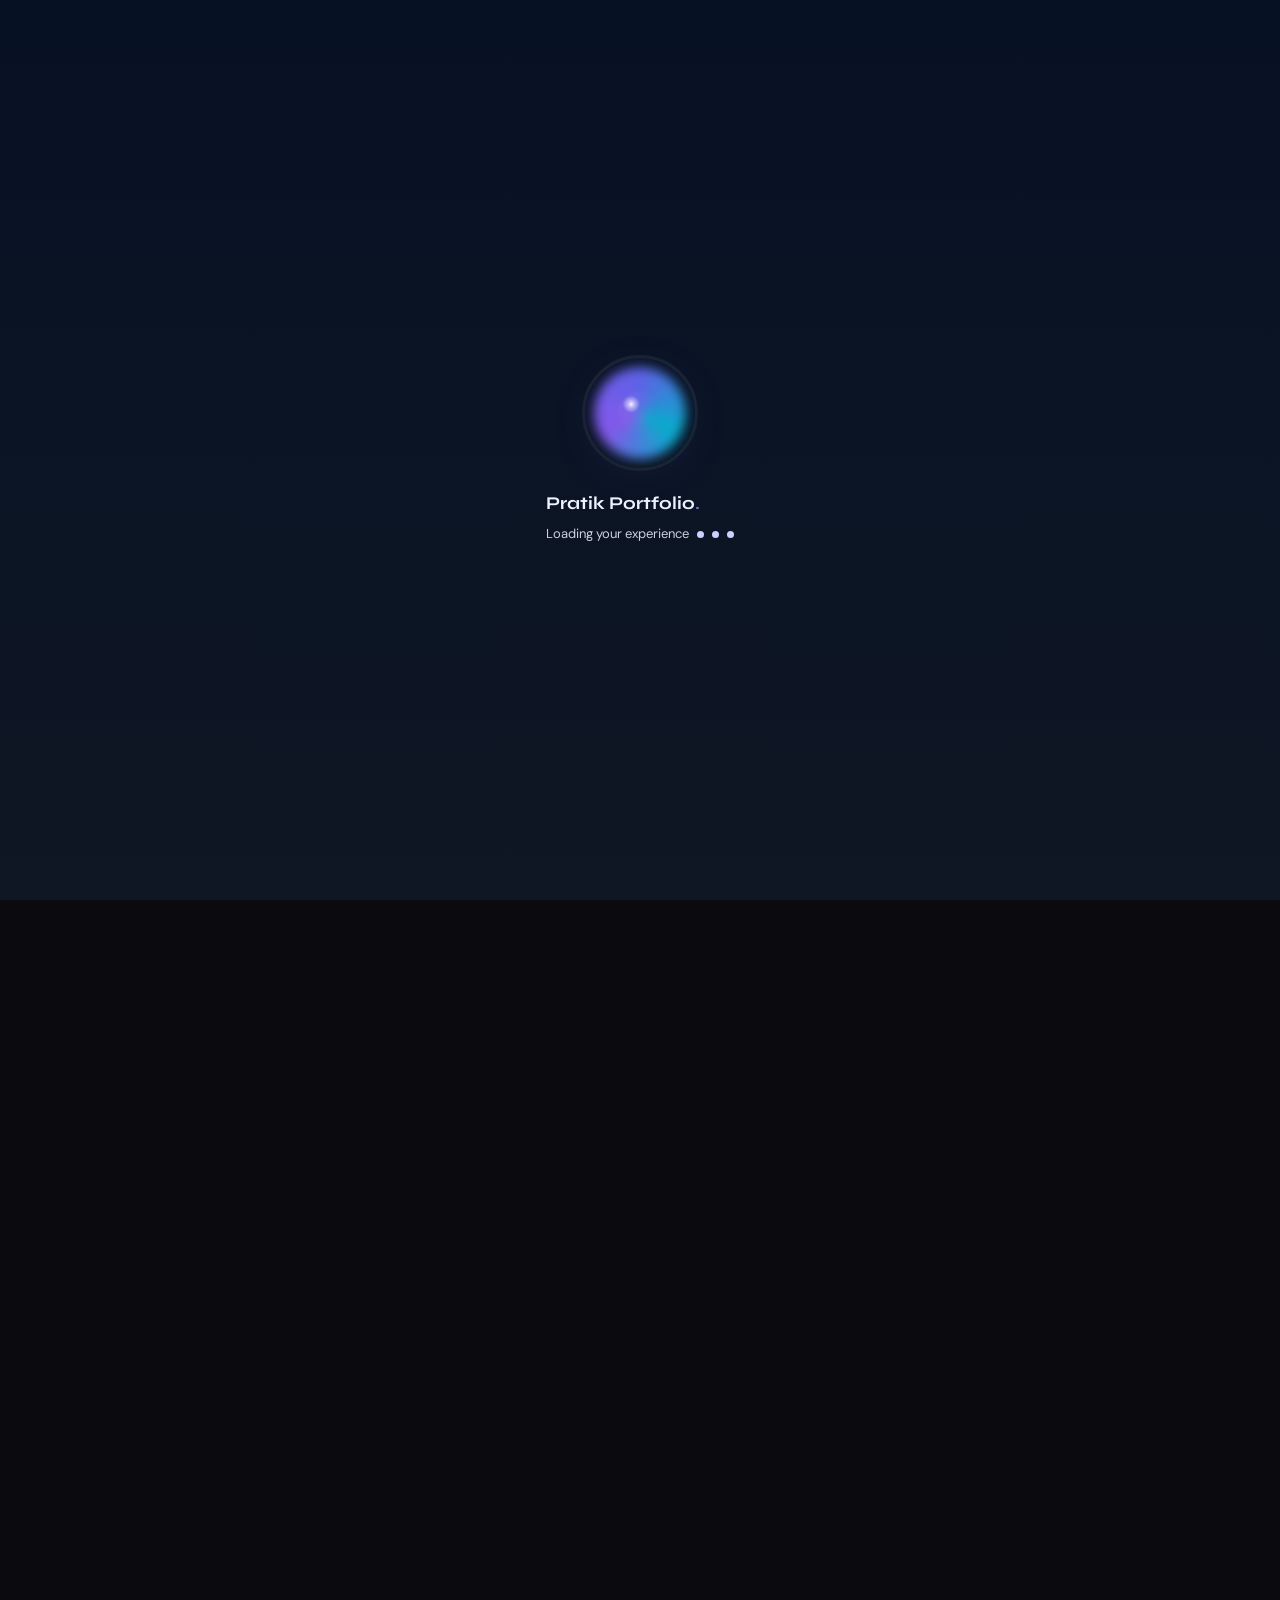
==== index.html @ 144e91dd "Improve loading screen integration for Vercel" ====
<!DOCTYPE html>

<html lang="en">

<head>

  <meta charset="UTF-8" />

  <meta name="viewport" content="width=device-width, initial-scale=1.0" />

  <link rel="icon" type="image/png" href="LO.png" />

  <title>Pratik Gelal | Portfolio</title>

  <link rel="preconnect" href="https://fonts.googleapis.com">

  <link rel="preconnect" href="https://fonts.gstatic.com" crossorigin>

  <link
    href="https://fonts.googleapis.com/css2?family=Syne:wght@400;500;600;700;800&family=DM+Sans:wght@300;400;500;600&display=swap"
    rel="stylesheet">

  <link rel="stylesheet" href="https://cdnjs.cloudflare.com/ajax/libs/font-awesome/6.5.2/css/all.min.css">

  <link rel="stylesheet" href="style.css">


</head>

<body class="with-loader">

  <!-- Loader overlay (integrated) -->
  <div id="site-loader" aria-hidden="false">
    <div class="loader-inner-wrap">
      <div class="loader-ring"></div>
      <div class="loader-inner"></div>
      <div class="loader-center"></div>
    </div>
    <div class="loader-brand">
      <span class="logo-main">Pratik Portfolio<span class="logo-dot">.</span></span>
      <div class="loader-caption">Loading your experience<span class="dot"></span><span class="dot"></span><span
          class="dot"></span></div>
    </div>
  </div>

  <div id="siteContent" aria-hidden="true">



    <canvas id="particles"></canvas>



    <!-- Navbar -->

    <nav class="navbar" id="navbar">

      <div class="nav-container">

        <a href="#home" class="nav-logo">Pratik<span class="dot">.</span></a>

        <button class="nav-toggle" id="navToggle" aria-label="Toggle menu">

          <i class="fas fa-bars"></i>

        </button>

        <div class="nav-links" id="navLinks">

          <a href="#home" class="active">Home</a>

          <a href="#about">About</a>

          <a href="#education">Education</a>

          <a href="#skills">Skills</a>

          <a href="#projects">Projects</a>

          <a href="blog.html">Blog</a>

          <div class="nav-actions">

            <a href="https://github.com/Pratikgelal" target="_blank" rel="noopener" class="nav-icon"
              aria-label="GitHub">

              <i class="fab fa-github"></i>

            </a>

            <a href="mailto:pratikgelal2063@gmail.com?subject=Get%20in%20Touch" class="nav-cta">Get in Touch</a>

          </div>

        </div>

      </div>

    </nav>



    <!-- Hero Section — UNCHANGED -->

    <section class="hero" id="home">

      <div class="hero-bg">

        <div class="orb orb-1"></div>

        <div class="orb orb-2"></div>

        <div class="orb orb-3"></div>

      </div>

      <div class="float-icon fi-1"><i class="fas fa-code"></i></div>

      <div class="float-icon fi-2"><i class="fas fa-brain"></i></div>

      <div class="float-icon fi-3"><i class="fas fa-microchip"></i></div>

      <div class="float-icon fi-4"><i class="fas fa-globe"></i></div>

      <div class="float-icon fi-5"><i class="fas fa-bolt"></i></div>

      <div class="float-icon fi-6"><i class="fas fa-database"></i></div>

      <div class="hero-container">

        <div class="hero-left">

          <h1 class="hero-title">Hi there <span class="wave">👋</span><br>Welcome to my portfolio</h1>

          <h2 class="hero-subtitle">I'm <span class="gradient-text glow-text">Pratik Gelal</span></h2>

          <div class="hero-badges">

            <span class="badge">AI Student</span>

            <span class="badge">Web Developer</span>

            <span class="badge">Creator</span>

          </div>

          <p class="hero-desc">Passionate about artificial intelligence and web development. Building innovative
            solutions from Nepal.</p>

          <div class="hero-buttons">

            <a href="Pratik-Gelal-CV.pdf" target="_blank" class="btn btn-primary"><i class="fas fa-download"></i> View
              Resume</a>

            <a href="mailto:pratikgelal2063@gmail.com?subject=Hire%20Inquiry" class="btn btn-outline"><i
                class="fas fa-envelope"></i> Hire Me</a>

          </div>

        </div>

        <div class="hero-right">

          <div class="profile-card">

            <div class="card-glow"></div>

            <div class="card-border"></div>

            <div class="card-inner">

              <img src="mypicc.jpg" alt="Pratik Gelal" class="profile-img">

              <div class="profile-status"></div>

            </div>

            <div class="profile-label">AI Student</div>

            <div class="orbit orbit-1">
              <div class="orbit-dot"></div>
            </div>

            <div class="orbit orbit-2">
              <div class="orbit-dot"></div>
              <div class="orbit-dot gold"></div>
            </div>

            <div class="orbit orbit-3">
              <div class="orbit-dot"></div>
            </div>

          </div>

        </div>

      </div>

      <div class="hero-fade"></div>

    </section>



    <!-- About Section -->

    <section class="section about" id="about">

      <div class="section-header reveal">

        <span class="section-tag">About Me</span>

        <h2 class="section-title">Who <span class="gradient-text">I Am</span></h2>

      </div>

      <div class="about-grid">

        <div class="about-image reveal">

          <div class="img-frame glass">

            <img src="image.webp" alt="Pratik Gelal">

            <div class="img-overlay"></div>

          </div>

          <div class="deco-square sq-1"></div>

          <div class="deco-square sq-2"></div>

        </div>

        <div class="about-content reveal">

          <h3>AI Student &amp; Creative Developer</h3>

          <p>I am currently pursuing a BSc (Hons) in Computer Science with Artificial Intelligence, where I am
            developing strong foundations in programming, data structures, and intelligent systems. I love building
            things that live on the internet — from websites to AI-powered applications.</p>

          <p>My journey in tech started with curiosity and has grown into a passion for creating innovative solutions
            that make a real impact. I constantly explore new technologies and push my boundaries to deliver exceptional
            work.</p>

          <div class="info-grid">

            <div class="info-item">

              <div class="info-icon"><i class="fas fa-map-marker-alt"></i></div>

              <div><span class="info-label">Location</span><span class="info-value">Nepal</span></div>

            </div>

            <div class="info-item">

              <div class="info-icon"><i class="fas fa-calendar"></i></div>

              <div><span class="info-label">Age</span><span class="info-value">19 Years</span></div>

            </div>

            <div class="info-item">

              <div class="info-icon"><i class="fas fa-graduation-cap"></i></div>

              <div><span class="info-label">Degree</span><span class="info-value">BSc CS (AI)</span></div>

            </div>

            <div class="info-item">

              <div class="info-icon"><i class="fas fa-heart"></i></div>

              <div><span class="info-label">Passion</span><span class="info-value">AI &amp; Web Dev</span></div>

            </div>

          </div>

        </div>

      </div>

    </section>



    <!-- Education Section -->

    <section class="section education" id="education">

      <div class="edu-bg-grid"></div>

      <div class="section-header reveal">

        <span class="section-tag">My Academic Journey</span>

        <h2 class="section-title">Edu<span class="gradient-text">cation</span></h2>

      </div>

      <div class="edu-timeline">

        <div class="edu-line">
          <div class="edu-line-fill" id="timelineFill"></div>
        </div>



        <div class="edu-item reveal" data-side="left">

          <div class="edu-node">
            <div class="edu-node-ring"></div><i class="fa-solid fa-graduation-cap"></i>
          </div>

          <div class="edu-card">

            <div class="edu-card-header">

              <div class="edu-card-icon"><i class="fa-solid fa-graduation-cap"></i></div>

              <div class="edu-card-title">

                <span class="edu-badge current">Current</span>

                <h3>BSc (Hons) Computer Science with Artificial Intelligence</h3>

                <p class="edu-institution"><i class="fa-solid fa-building-columns"></i> Softwarica College &mdash;
                  Affiliated with Coventry University</p>

              </div>

            </div>

            <div class="edu-meta">

              <span><i class="fa-solid fa-location-dot"></i> Kathmandu, Nepal</span>

              <span><i class="fa-solid fa-calendar"></i> 2025 &ndash; Present</span>

            </div>

            <ul class="edu-points">

              <li><i class="fa-solid fa-chevron-right"></i> Focus on AI, software development, and data technologies
              </li>

              <li><i class="fa-solid fa-chevron-right"></i> Learning Python, Data Structures &amp; Algorithms, and
                Machine Learning</li>

              <li><i class="fa-solid fa-chevron-right"></i> Building real-world projects and problem-solving skills</li>

            </ul>

            <div class="edu-tags">

              <span>Python</span><span>AI / ML</span><span>Data Structures</span><span>Algorithms</span>

            </div>

          </div>

        </div>



        <div class="edu-item reveal" data-side="right">

          <div class="edu-node">
            <div class="edu-node-ring"></div><i class="fa-solid fa-school"></i>
          </div>

          <div class="edu-card">

            <div class="edu-card-header">

              <div class="edu-card-icon"><i class="fa-solid fa-school"></i></div>

              <div class="edu-card-title">

                <span class="edu-badge completed">Completed</span>

                <h3>Higher Secondary (+2 Science)</h3>

                <p class="edu-institution"><i class="fa-solid fa-building-columns"></i> Khwopa Higher Secondary School
                </p>

              </div>

            </div>

            <div class="edu-meta">

              <span><i class="fa-solid fa-location-dot"></i> Bhaktapur, Nepal</span>

              <span><i class="fa-solid fa-calendar"></i> 2023 &ndash; 2025</span>

            </div>

            <ul class="edu-points">

              <li><i class="fa-solid fa-chevron-right"></i> Studied Computer Science, Physics, Mathematics, Chemistry
              </li>

              <li><i class="fa-solid fa-chevron-right"></i> Built strong analytical and logical foundation</li>

              <li><i class="fa-solid fa-chevron-right"></i> Developed early interest in programming</li>

            </ul>

            <div class="edu-tags">

              <span>Physics</span><span>Mathematics</span><span>Chemistry</span><span>Computer Science</span>

            </div>

          </div>

        </div>

      </div>



      <!-- View Certificates Button -->

      <div class="edu-cta reveal" style="text-align: center; margin-top: 50px; position: relative; z-index: 5;">

        <a href="certificate.html" class="cert-btn">

          <span class="cert-btn-glowing"></span>

          <span class="cert-btn-border"></span>

          <span class="cert-btn-inner">

            <i class="fa-solid fa-award"></i>

            <span>View My Certificates</span>

            <i class="fa-solid fa-arrow-right arrow-move"></i>

          </span>

        </a>

      </div>

    </section>



    <section class="skills" id="skills">
      <canvas id="skillsCanvas"></canvas>

      <div class="skills-header">
        <span class="skills-subtitle">WHAT I WORK WITH</span>
        <h2 class="skills-title">
          My <span>Skills</span>
        </h2>
      </div>

      <div class="skills-grid">

        <div class="skill-card">
          <i class="fa-brands fa-html5"></i>
          <h3>HTML 5</h3>
        </div>

        <div class="skill-card">
          <i class="fa-brands fa-css3-alt"></i>
          <h3>CSS</h3>
        </div>

        <div class="skill-card">
          <i class="fa-brands fa-js"></i>
          <h3>JavaScript</h3>
        </div>

        <div class="skill-card">
          <i class="fa-brands fa-python"></i>
          <h3>Python</h3>
        </div>

        <div class="skill-card">
          <i class="fa-brands fa-github"></i>
          <h3>Git & GitHub</h3>
        </div>

        <div class="skill-card">
          <i class="fa-solid fa-database"></i>
          <h3>SQL</h3>
        </div>

        <div class="skill-card">
          <i class="fa-solid fa-terminal"></i>
          <h3>VS Code</h3>
        </div>

        <div class="skill-card">
          <i class="fa-solid fa-cloud"></i>
          <h3>Cloud Basics</h3>
        </div>

      </div>
    </section>



    <!-- Projects Section -->

    <section class="section projects" id="projects">

      <div class="section-header reveal">

        <span class="section-tag">What I've Built</span>

        <h2 class="section-title">My <span class="gradient-text">Projects</span></h2>

      </div>



      <div class="proj-filters reveal">

        <button class="proj-filter active" data-filter="all"><i class="fa-solid fa-layer-group"></i> All</button>

        <button class="proj-filter" data-filter="web"><i class="fa-solid fa-globe"></i> Web</button>

        <button class="proj-filter" data-filter="ai"><i class="fa-solid fa-brain"></i> AI / Tools</button>

      </div>



      <div class="proj-grid" id="projGrid">



        <!-- Notelith -->
        <div class="proj-card reveal" data-category="web ai">
          <div class="proj-card-top">
            <div class="proj-icon-wrap green">
              <i class="fa-solid fa-book-open"></i>
            </div>
            <div class="proj-badges-row">
              <span class="proj-status-live"><span class="live-dot"></span> Live</span>
              <span class="proj-year-tag">2026</span>
            </div>
          </div>

          <div class="proj-notelith-logo">
            <img src="notelith.png" alt="Notelith Logo">
          </div>

          <div class="proj-info">
            <h3 class="proj-name">Notelith</h3>
            <p class="proj-desc">An AI-powered study notes platform that helps students quickly create, summarise, and
              organise notes for easier and faster learning.</p>
          </div>

          <div class="proj-stack">
            <span class="stag ai">AI</span>
            <span class="stag js">JS</span>
            <span class="stag html">HTML5</span>
            <span class="stag css">CSS3</span>
            <span class="stag deploy">studyai.com.np</span>
          </div>

          <div class="proj-links">
            <a href="https://studyai.com.np" target="_blank" rel="noopener noreferrer" class="plink primary"><i
                class="fa-solid fa-rocket"></i> Live Site</a>
            <a href="https://github.com/Pratikgelal/study-AI" target="_blank" rel="noopener noreferrer"
              class="plink secondary"><i class="fa-brands fa-github"></i> Code</a>
          </div>
        </div>


        <!-- Calorifyx -->

        <div class="proj-card reveal" data-category="web ai">

          <div class="proj-card-top">

            <div class="proj-icon-wrap cyan">

              <i class="fa-solid fa-fire-flame-curved"></i>

            </div>

            <div class="proj-badges-row">

              <span class="proj-status-live"><span class="live-dot"></span> Live</span>

              <span class="proj-year-tag">2025</span>

            </div>

          </div>

          <div class="proj-info">

            <h3 class="proj-name">Calorifyx</h3>

            <p class="proj-desc">A smart AI-powered fitness and nutrition intelligence web app. Calculate BMI, track
              calories, compute macronutrients, and get personalised workout plans through an interactive AI advisor.
            </p>

          </div>

          <div class="proj-stack">

            <span class="stag html">HTML5</span><span class="stag css">CSS3</span><span class="stag js">JS</span><span
              class="stag ai">AI</span><span class="stag deploy">Vercel</span>

          </div>

          <div class="proj-links">

            <a href="https://calorifyx.vercel.app/" target="_blank" rel="noopener noreferrer" class="plink primary"><i
                class="fa-solid fa-rocket"></i> Live Site</a>

            <a href="https://github.com/Pratikgelal/BMI-CALCULATOR.git" target="_blank" rel="noopener noreferrer"
              class="plink secondary"><i class="fa-brands fa-github"></i> Code</a>

          </div>

        </div>



        <!-- VitaPulse -->

        <div class="proj-card reveal" data-category="ai">

          <div class="proj-card-top">

            <div class="proj-icon-wrap red">

              <i class="fa-solid fa-heart-pulse"></i>

            </div>

            <div class="proj-badges-row">

              <span class="proj-status-upcoming"><span class="upcoming-dot-sm"></span> In Dev</span>

              <span class="proj-year-tag">2025</span>

            </div>

          </div>

          <div class="proj-vitapulse-logo">

            <img src="Vita_pulse.png" alt="VitaPulse Logo">

          </div>

          <div class="proj-info">

            <h3 class="proj-name">VitaPulse</h3>

            <p class="proj-desc">An AI-Based Smart Healthcare Assistant. Intelligent health monitoring, symptom
              analysis, and personalised healthcare recommendations powered by machine learning.</p>

          </div>

          <div class="proj-stack">

            <span class="stag ai">Python</span><span class="stag ai">AI / ML</span><span
              class="stag deploy">Healthcare</span>

          </div>

          <div class="proj-links">

            <a href="https://github.com/ansari-yasif/AI39A_AI-Based-Smart-Healthcare-Assistant" target="_blank"
              rel="noopener noreferrer" class="plink secondary"><i class="fa-brands fa-github"></i> Watch on GitHub</a>

          </div>

        </div>



        <!-- Coming Soon -->

        <div class="proj-card reveal cs-card" data-category="web">

          <div class="proj-card-top">

            <div class="proj-icon-wrap purple">

              <i class="fa-solid fa-code"></i>

            </div>

            <div class="proj-badges-row">

              <span class="proj-status-soon">Coming Soon</span>

            </div>

          </div>

          <div class="proj-info">

            <h3 class="proj-name" style="color:#555;">Next Project</h3>

            <p class="proj-desc">Currently building something new. Stay tuned for more projects as I grow my skills in
              web development and AI.</p>

          </div>

          <div class="proj-stack">

            <span class="stag" style="color:#555;border-color:rgba(255,255,255,0.08);background:transparent;">TBA</span>

          </div>

          <div class="proj-links">

            <a href="https://www.linkedin.com/in/pratik-gelal-9a840827a" target="_blank" class="plink secondary"><i
                class="fa-brands fa-linkedin"></i> Follow Updates</a>

          </div>

        </div>



      </div>



      <div class="proj-cta reveal">

        <p>More projects on the way as I continue building &amp; learning.</p>

        <a href="https://github.com/Pratikgelal" target="_blank" class="plink secondary"><i
            class="fa-brands fa-github"></i> View GitHub Profile</a>

      </div>

    </section>



    <!-- Contact Section -->

    <section class="section contact" id="contact">

      <div class="section-header reveal">

        <span class="section-tag">Get in Touch</span>

        <h2 class="section-title">Contact <span class="gradient-text">Me</span></h2>

        <p class="contact-subtitle">Feel free to reach out for collaboration or just a friendly hello.</p>

      </div>

      <div class="contact-wrapper">

        <div class="contact-info reveal">

          <div class="contact-card" onclick="copyEmail(this)">

            <div class="contact-icon"><i class="fa-solid fa-envelope"></i></div>

            <div class="contact-detail">

              <span class="contact-label">Email</span>

              <span class="contact-value">pratikgelal2063@gmail.com</span>

              <span class="copy-hint"><i class="fa-solid fa-copy"></i> Click to copy</span>

            </div>

            <span class="copied-msg">Copied!</span>

          </div>

          <a href="https://www.linkedin.com/in/pratik-gelal-9a840827a" target="_blank" class="contact-card">

            <div class="contact-icon linkedin"><i class="fa-brands fa-linkedin"></i></div>

            <div class="contact-detail">

              <span class="contact-label">LinkedIn</span>

              <span class="contact-value">pratik-gelal-9a840827a</span>

              <span class="copy-hint"><i class="fa-solid fa-arrow-up-right-from-square"></i> Open profile</span>

            </div>

          </a>

          <a href="https://github.com/Pratikgelal" target="_blank" class="contact-card">

            <div class="contact-icon github"><i class="fa-brands fa-github"></i></div>

            <div class="contact-detail">

              <span class="contact-label">GitHub</span>

              <span class="contact-value">github.com/Pratikgelal</span>

              <span class="copy-hint"><i class="fa-solid fa-arrow-up-right-from-square"></i> View repositories</span>

            </div>

          </a>

          <a href="https://www.instagram.com/pratik_gelal/?hl=en" target="_blank" class="contact-card">

            <div class="contact-icon instagram"><i class="fa-brands fa-instagram"></i></div>

            <div class="contact-detail">

              <span class="contact-label">Instagram</span>

              <span class="contact-value">@pratik_gelal</span>

              <span class="copy-hint"><i class="fa-solid fa-arrow-up-right-from-square"></i> Follow me</span>

            </div>

          </a>

          <div class="contact-tagline"><i class="fa-solid fa-rocket"></i> Let's build something amazing together!</div>

        </div>

        <div class="contact-form-wrap reveal">

          <div class="contact-form-card">

            <h3>Send a Message</h3>

            <div class="form-group">

              <label for="c-name">Your Name</label>

              <input type="text" id="c-name" placeholder="John Doe">

            </div>

            <div class="form-group">

              <label for="c-email">Your Email</label>

              <input type="email" id="c-email" placeholder="john@example.com">

            </div>

            <div class="form-group">

              <label for="c-msg">Message</label>

              <textarea id="c-msg" rows="4" placeholder="Hi Pratik, I'd love to collaborate..."></textarea>

            </div>

            <button class="btn btn-primary send-btn" onclick="sendMessage()"><i class="fa-solid fa-paper-plane"></i>
              Send Message</button>

            <p class="form-note" id="form-note"></p>

          </div>

        </div>

      </div>

      <a href="blog.html" class="blog-cta-btn">

        <i class="fas fa-pen-nib"></i>

        <span>Read My Blog</span>

      </a>

    </section>



    <!-- Footer -->

    <footer class="footer">

      <div class="footer-inner">

        <div class="footer-brand">

          <a href="#home" class="footer-logo-text">Pratik<span class="dot">.</span></a>

          <p>AI Engineer &amp; CS Student based in Kathmandu, Nepal.</p>

          <div class="footer-socials">

            <a href="https://www.linkedin.com/in/pratik-gelal-9a840827a" target="_blank"><i
                class="fa-brands fa-linkedin"></i></a>

            <a href="https://github.com/Pratikgelal" target="_blank"><i class="fa-brands fa-github"></i></a>

            <a href="https://x.com/PratikGelal10" target="_blank"><i class="fa-brands fa-x-twitter"></i></a>

            <a href="https://www.instagram.com/pratik_gelal/?hl=en" target="_blank"><i
                class="fa-brands fa-instagram"></i></a>

            <a href="https://www.youtube.com/@P4TR1X_NP" target="_blank"><i class="fa-brands fa-youtube"></i></a>

          </div>

        </div>

        <div class="footer-nav">

          <h4>Quick Links</h4>

          <ul>

            <li><a href="#home">Home</a></li>

            <li><a href="#about">About</a></li>

            <li><a href="#education">Education</a></li>

            <li><a href="#skills">Skills</a></li>

            <li><a href="#projects">Projects</a></li>

            <li><a href="#contact">Contact</a></li>

          </ul>

        </div>

        <div class="footer-contact-col">

          <h4>Contact</h4>

          <p>Based in Kathmandu, Nepal</p>

          <a href="mailto:pratikgelal2063@gmail.com" class="footer-email-link">pratikgelal2063@gmail.com</a>

          <a href="mailto:pratikgelal2063@gmail.com" class="btn btn-outline btn-small footer-email-btn">Email Me</a>

        </div>

      </div>

      <div class="footer-bottom">

        <p>&copy; <span id="year"></span> Pratik Gelal. All Rights Reserved. &nbsp;|&nbsp; Designed &amp; Built by
          Pratik &nbsp;|&nbsp; <a href="/privacy-policy.html">Privacy Policy</a></p>

        <a href="#home" class="scroll-top" title="Back to Top"><i class="fa-solid fa-arrow-up"></i></a>

      </div>

    </footer>



  </div> <!-- /#siteContent -->

  <script src="script.js"></script>

</body>

</html>
---- style.css ----
/* ===== RESET & BASE ===== */

*,
*::before,
*::after {
  box-sizing: border-box;
  margin: 0;
  padding: 0
}

html {
  scroll-behavior: smooth;
  font-size: 15px
}

body {
  font-family: 'DM Sans', sans-serif;
  background: #0a0a0f;
  color: #f1f5f9;
  line-height: 1.6;
  overflow-x: hidden
}

img {
  max-width: 100%;
  display: block
}

a {
  text-decoration: none;
  color: inherit
}

button {
  border: none;
  background: none;
  cursor: pointer;
  font-family: inherit
}

ul {
  list-style: none
}



/* ===== CSS VARIABLES ===== */

:root {

  --cyan: #00d4ff;

  --purple: #7c3aed;

  --accent: #6366f1;

  --accent-light: #818cf8;

  --gold: #f59e0b;

  --bg: #0a0a0f;

  --bg2: #0f0f1a;

  --card-bg: rgba(255, 255, 255, 0.03);

  --border: rgba(255, 255, 255, 0.08);

  --border-glow: rgba(0, 212, 255, 0.2);

  --text: #f1f5f9;

  --text-muted: #94a3b8;

  --text-dim: #64748b;

  --radius: 1rem;

  --radius-lg: 1.5rem;

}



/* ===== UTILITIES ===== */

#particles {
  position: fixed;
  inset: 0;
  z-index: 0;
  pointer-events: none
}

.glass {
  background: rgba(26, 26, 46, .6);
  backdrop-filter: blur(12px);
  border: 1px solid var(--border);
  border-radius: var(--radius)
}

.gradient-text {
  background: linear-gradient(135deg, #f59e0b, #fbbf24, #f59e0b);
  background-clip: text;
  -webkit-background-clip: text;
  -webkit-text-fill-color: transparent;
  color: transparent
}

.glow-text {
  text-shadow: 0 0 20px rgba(245, 158, 11, .4)
}

.reveal {
  opacity: 0;
  transform: translateY(24px);
  transition: all .7s ease-out
}

.reveal.visible {
  opacity: 1;
  transform: translateY(0)
}



/* ===== ANIMATIONS ===== */

@keyframes float {

  0%,
  100% {
    transform: translateY(0)rotate(0)
  }

  25% {
    transform: translateY(-12px)rotate(3deg)
  }

  50% {
    transform: translateY(-6px)rotate(-2deg)
  }

  75% {
    transform: translateY(-16px)rotate(1deg)
  }
}

@keyframes pulse-glow {

  0%,
  100% {
    opacity: .12;
    transform: scale(1)
  }

  50% {
    opacity: .2;
    transform: scale(1.05)
  }
}

@keyframes spin {
  to {
    transform: rotate(360deg)
  }
}

@keyframes fade-up {
  from {
    opacity: 0;
    transform: translateY(24px)
  }

  to {
    opacity: 1;
    transform: translateY(0)
  }
}

@keyframes status-pulse {

  0%,
  100% {
    transform: scale(1)
  }

  50% {
    transform: scale(1.2)
  }
}

@keyframes wave {

  0%,
  100% {
    transform: rotate(0)
  }

  25% {
    transform: rotate(15deg)
  }

  50% {
    transform: rotate(-10deg)
  }

  75% {
    transform: rotate(5deg)
  }
}

@keyframes ticker {
  from {
    transform: translateX(0)
  }

  to {
    transform: translateX(-50%)
  }
}

@keyframes nodeRing {

  0%,
  100% {
    transform: scale(1);
    opacity: .5
  }

  50% {
    transform: scale(1.5);
    opacity: 0
  }
}

@keyframes livePulse {

  0%,
  100% {
    box-shadow: 0 0 0 0 rgba(34, 197, 94, .5)
  }

  50% {
    box-shadow: 0 0 0 4px rgba(34, 197, 94, 0)
  }
}



/* ===== NAVBAR ===== */

.navbar {
  position: fixed;
  top: 0;
  left: 0;
  right: 0;
  z-index: 1000;
  padding: .75rem 0;
  transition: all .3s
}

.navbar.scrolled {
  background: rgba(10, 10, 15, .9);
  backdrop-filter: blur(20px);
  border-bottom: 1px solid rgba(255, 255, 255, .05);
  box-shadow: 0 4px 24px rgba(0, 0, 0, .2)
}

.nav-container {
  max-width: 1200px;
  margin: 0 auto;
  padding: 0 1.5rem;
  display: flex;
  align-items: center;
  justify-content: space-between
}

.nav-logo {
  font-family: 'Syne', sans-serif;
  font-size: 1.35rem;
  font-weight: 800;
  color: #fff;
  letter-spacing: -.5px
}

.nav-logo .dot {
  color: #f59e0b
}

.nav-toggle {
  display: none;
  color: #94a3b8;
  font-size: 1.1rem;
  padding: .4rem;
  border-radius: .5rem;
  transition: all .2s
}

.nav-toggle:hover {
  color: #fff;
  background: rgba(255, 255, 255, .05)
}

.nav-links {
  display: flex;
  align-items: center;
  gap: 1.75rem
}

.nav-links a {
  font-size: .82rem;
  font-weight: 500;
  color: #94a3b8;
  position: relative;
  padding: .2rem 0;
  transition: color .2s
}

.nav-links a:hover,
.nav-links a.active {
  color: #fff
}

.nav-links a::after {
  content: '';
  position: absolute;
  bottom: 0;
  left: 0;
  width: 0;
  height: 2px;
  background: #6366f1;
  border-radius: 1px;
  transition: width .3s
}

.nav-links a:hover::after,
.nav-links a.active::after {
  width: 100%
}

.nav-actions {
  display: flex;
  align-items: center;
  gap: .6rem
}

.nav-icon {
  width: 32px;
  height: 32px;
  border-radius: .5rem;
  border: 1px solid rgba(255, 255, 255, .08);
  display: flex;
  align-items: center;
  justify-content: center;
  color: #94a3b8;
  font-size: .85rem;
  transition: all .2s
}

.nav-icon:hover {
  color: #fff;
  border-color: rgba(255, 255, 255, .15);
  background: rgba(255, 255, 255, .03)
}

.nav-cta {
  padding: .45rem 1.1rem;
  border-radius: .5rem;
  background: #6366f1;
  color: #fff;
  font-size: .8rem;
  font-weight: 600;
  transition: all .2s;
  box-shadow: 0 4px 14px rgba(99, 102, 241, .25)
}

.nav-cta:hover {
  background: #818cf8;
  box-shadow: 0 4px 20px rgba(99, 102, 241, .4)
}



/* ===== HERO (UNCHANGED) ===== */

.hero {
  position: relative;
  min-height: 100vh;
  display: flex;
  align-items: center;
  overflow: hidden;
  padding: 8rem 0 4rem
}

.hero-bg {
  position: absolute;
  inset: 0;
  pointer-events: none;
  z-index: 0
}

.orb {
  position: absolute;
  border-radius: 50%;
  filter: blur(120px);
  opacity: .15;
  animation: pulse-glow 4s ease-in-out infinite
}

.orb-1 {
  width: 500px;
  height: 500px;
  background: #6366f1;
  top: 10%;
  left: 20%
}

.orb-2 {
  width: 400px;
  height: 400px;
  background: #f59e0b;
  bottom: 20%;
  right: 20%;
  animation-delay: 1s
}

.orb-3 {
  width: 300px;
  height: 300px;
  background: #ec4899;
  top: 50%;
  left: 50%;
  animation-delay: 2s
}

.float-icon {
  position: absolute;
  color: rgba(99, 102, 241, .2);
  font-size: 1.5rem;
  animation: float 5s ease-in-out infinite;
  pointer-events: none;
  z-index: 1
}

.fi-1 {
  top: 15%;
  left: 8%;
  animation-duration: 6s
}

.fi-2 {
  top: 22%;
  right: 12%;
  animation-duration: 7s;
  animation-delay: 1s;
  font-size: 1.75rem
}

.fi-3 {
  bottom: 25%;
  left: 5%;
  animation-duration: 5s;
  animation-delay: 2s;
  font-size: 1.25rem
}

.fi-4 {
  top: 60%;
  right: 8%;
  animation-duration: 6.5s;
  animation-delay: .5s;
  font-size: 1.4rem
}

.fi-5 {
  bottom: 30%;
  right: 15%;
  animation-duration: 7.5s;
  animation-delay: 1.5s;
  font-size: 1.2rem
}

.fi-6 {
  top: 45%;
  left: 3%;
  animation-duration: 5.5s;
  animation-delay: 2.5s;
  font-size: 1.1rem
}

.hero-container {
  position: relative;
  z-index: 2;
  max-width: 1200px;
  margin: 0 auto;
  padding: 0 1.5rem;
  display: grid;
  grid-template-columns: 1fr 1fr;
  gap: 4rem;
  align-items: center
}

.hero-left {
  display: flex;
  flex-direction: column;
  gap: 1.25rem;
  animation: fade-up .8s ease-out
}

.hero-title {
  font-family: 'Syne', sans-serif;
  font-size: 2.8rem;
  font-weight: 800;
  line-height: 1.2;
  color: #fff
}

.wave {
  display: inline-block;
  animation: wave 2s ease-in-out infinite
}

.hero-subtitle {
  font-family: 'Syne', sans-serif;
  font-size: 2rem;
  font-weight: 700;
  color: #fff
}

.hero-badges {
  display: flex;
  gap: .5rem;
  flex-wrap: wrap
}

.badge {
  padding: .4rem .9rem;
  border-radius: 999px;
  font-size: .8rem;
  font-weight: 500;
  border: 1px solid rgba(99, 102, 241, .3);
  background: rgba(99, 102, 241, .1);
  color: #818cf8
}

.hero-desc {
  font-size: .92rem;
  color: #94a3b8;
  max-width: 460px;
  line-height: 1.7
}

.hero-buttons {
  display: flex;
  gap: .875rem;
  flex-wrap: wrap
}

.btn {
  display: inline-flex;
  align-items: center;
  gap: .45rem;
  padding: .8rem 1.6rem;
  border-radius: .75rem;
  font-size: .82rem;
  font-weight: 600;
  transition: all .3s;
  font-family: 'Syne', sans-serif
}

.btn-primary {
  background: linear-gradient(135deg, #6366f1, #818cf8);
  color: #fff;
  box-shadow: 0 4px 20px rgba(99, 102, 241, .3);
  border: none
}

.btn-primary:hover {
  transform: translateY(-2px);
  box-shadow: 0 8px 28px rgba(99, 102, 241, .4)
}

.btn-outline {
  border: 1px solid rgba(255, 255, 255, .15);
  color: #fff;
  background: transparent
}

.btn-outline:hover {
  background: rgba(255, 255, 255, .05);
  border-color: rgba(255, 255, 255, .25);
  transform: translateY(-2px)
}

.btn-small {
  padding: .45rem 1.1rem;
  font-size: .76rem
}

.hero-right {
  display: flex;
  justify-content: center;
  animation: fade-up .8s ease-out .2s both
}

.profile-card {
  position: relative;
  width: 300px;
  height: 300px
}

.card-glow {
  position: absolute;
  inset: -8px;
  border-radius: 1.5rem;
  background: linear-gradient(135deg, rgba(99, 102, 241, .3), rgba(245, 158, 11, .15), rgba(99, 102, 241, .3));
  opacity: .6;
  filter: blur(20px);
  animation: pulse-glow 4s ease-in-out infinite
}

.card-border {
  position: absolute;
  inset: 0;
  border-radius: 1.5rem;
  border: 1px solid rgba(99, 102, 241, .2);
  pointer-events: none
}

.card-inner {
  position: relative;
  width: 100%;
  height: 100%;
  border-radius: 1.5rem;
  overflow: hidden;
  background: rgba(26, 26, 46, .5);
  backdrop-filter: blur(8px);
  animation: float 6s ease-in-out infinite
}

.profile-img {
  width: 100%;
  height: 100%;
  object-fit: cover;
  opacity: .95
}

.profile-status {
  position: absolute;
  top: 1rem;
  right: 1rem;
  width: 10px;
  height: 10px;
  border-radius: 50%;
  background: #22c55e;
  box-shadow: 0 0 8px #22c55e;
  animation: status-pulse 2s ease-in-out infinite
}

.profile-label {
  position: absolute;
  bottom: -.65rem;
  left: 50%;
  transform: translateX(-50%);
  padding: .4rem 1.1rem;
  border-radius: 999px;
  background: linear-gradient(135deg, #6366f1, #818cf8);
  color: #fff;
  font-size: .78rem;
  font-weight: 600;
  box-shadow: 0 4px 14px rgba(99, 102, 241, .4);
  white-space: nowrap;
  animation: float 3s ease-in-out infinite
}

.orbit {
  position: absolute;
  top: 50%;
  left: 50%;
  border-radius: 50%;
  border: 1px solid rgba(99, 102, 241, .1);
  pointer-events: none
}

.orbit-1 {
  width: 360px;
  height: 360px;
  margin: -180px;
  animation: spin 10s linear infinite
}

.orbit-dot {
  position: absolute;
  width: 7px;
  height: 7px;
  border-radius: 50%;
  background: #6366f1;
  box-shadow: 0 0 6px rgba(99, 102, 241, .5)
}

.orbit-dot.gold {
  background: #f59e0b;
  box-shadow: 0 0 6px rgba(245, 158, 11, .5)
}

.orbit-1 .orbit-dot {
  top: 0;
  left: 50%;
  transform: translate(-50%, -50%)
}

.orbit-2 {
  width: 420px;
  height: 420px;
  margin: -210px;
  animation: spin 14s linear infinite reverse
}

.orbit-2 .orbit-dot:nth-child(1) {
  top: 0;
  left: 50%;
  transform: translate(-50%, -50%)
}

.orbit-2 .orbit-dot:nth-child(2) {
  bottom: 0;
  left: 50%;
  transform: translate(-50%, 50%)
}

.orbit-3 {
  width: 480px;
  height: 480px;
  margin: -240px;
  animation: spin 18s linear infinite
}

.orbit-3 .orbit-dot {
  top: 0;
  left: 50%;
  transform: translate(-50%, -50%)
}

.hero-fade {
  position: absolute;
  bottom: 0;
  left: 0;
  right: 0;
  height: 100px;
  background: linear-gradient(to top, #0a0a0f, transparent);
  pointer-events: none;
  z-index: 2
}



/* ===== SECTION BASE ===== */

.section {
  position: relative;
  padding: 4rem 0;
  z-index: 1;
  overflow: hidden
}

.section-header {
  text-align: center;
  margin-bottom: 2.5rem
}

.section-tag {
  display: inline-block;
  font-size: .7rem;
  font-weight: 600;
  color: #6366f1;
  text-transform: uppercase;
  letter-spacing: .1em;
  margin-bottom: .6rem
}

.section-title {
  font-family: 'Syne', sans-serif;
  font-size: 2rem;
  font-weight: 800;
  color: #fff;
  line-height: 1.2
}



/* ===== ABOUT ===== */

.about {
  background: linear-gradient(to bottom, #0a0a0f, #0f0f1a)
}

.about-grid {
  display: grid;
  grid-template-columns: 1fr 1.4fr;
  gap: 3rem;
  align-items: center;
  max-width: 960px;
  margin: 0 auto;
  padding: 0 1.5rem
}

.about-image {
  position: relative
}

.img-frame {
  position: relative;
  overflow: hidden;
  border-radius: var(--radius)
}

.img-frame img {
  width: 100%;
  height: auto;
  border-radius: var(--radius);
  transition: transform .5s
}

.img-frame:hover img {
  transform: scale(1.02)
}

.img-overlay {
  position: absolute;
  inset: 0;
  background: linear-gradient(to top, rgba(10, 10, 15, .5), transparent);
  border-radius: var(--radius)
}

.deco-square {
  position: absolute;
  border-radius: var(--radius);
  border: 1px solid rgba(99, 102, 241, .15);
  pointer-events: none
}

.sq-1 {
  width: 64px;
  height: 64px;
  bottom: -18px;
  right: -18px;
  border-color: rgba(99, 102, 241, .2)
}

.sq-2 {
  width: 48px;
  height: 48px;
  top: -16px;
  left: -16px;
  border-color: rgba(245, 158, 11, .12)
}

.about-content {
  display: flex;
  flex-direction: column;
  gap: 1rem
}

.about-content h3 {
  font-family: 'Syne', sans-serif;
  font-size: 1.3rem;
  font-weight: 700;
  color: #fff
}

.about-content p {
  color: #94a3b8;
  line-height: 1.75;
  font-size: .85rem
}

.info-grid {
  display: grid;
  grid-template-columns: 1fr 1fr;
  gap: .6rem;
  margin-top: .25rem
}

.info-item {
  display: flex;
  align-items: center;
  gap: .6rem;
  padding: .65rem .75rem;
  border-radius: .75rem;
  background: rgba(255, 255, 255, .03);
  border: 1px solid rgba(255, 255, 255, .05);
  transition: all .2s
}

.info-item:hover {
  border-color: rgba(99, 102, 241, .2);
  background: rgba(99, 102, 241, .05)
}

.info-icon {
  width: 32px;
  height: 32px;
  border-radius: .5rem;
  background: rgba(99, 102, 241, .1);
  display: flex;
  align-items: center;
  justify-content: center;
  color: #6366f1;
  font-size: .8rem;
  flex-shrink: 0
}

.info-label {
  display: block;
  font-size: .65rem;
  color: #64748b;
  margin-bottom: 1px
}

.info-value {
  display: block;
  font-size: .8rem;
  font-weight: 600;
  color: #fff
}



/* ===== EDUCATION ===== */

.education {
  background: linear-gradient(135deg, #06060e, #0a0a18, #080808)
}

.edu-bg-grid {
  position: absolute;
  inset: 0;
  z-index: 0;
  background-image: linear-gradient(rgba(0, 212, 255, 0.02) 1px, transparent 1px), linear-gradient(90deg, rgba(0, 212, 255, 0.02) 1px, transparent 1px);
  background-size: 40px 40px;
  pointer-events: none
}

.edu-timeline {
  position: relative;
  max-width: 800px;
  margin: 0 auto;
  padding: 0 1.5rem 2rem;
  z-index: 1
}

.edu-line {
  position: absolute;
  left: 50%;
  top: 0;
  bottom: 0;
  width: 2px;
  background: rgba(0, 212, 255, 0.08);
  transform: translateX(-50%)
}

.edu-line-fill {
  width: 100%;
  height: 0;
  background: linear-gradient(to bottom, var(--cyan), var(--purple));
  box-shadow: 0 0 8px rgba(0, 212, 255, 0.2);
  transition: height 1.5s ease
}

.edu-item {
  display: flex;
  align-items: flex-start;
  margin-bottom: 2.5rem;
  position: relative;
  gap: 2rem
}

.edu-item[data-side="left"] {
  flex-direction: row-reverse
}

.edu-item[data-side="right"] {
  flex-direction: row
}

.edu-node {
  position: absolute;
  left: 50%;
  top: 1.5rem;
  transform: translateX(-50%);
  width: 36px;
  height: 36px;
  background: linear-gradient(135deg, var(--cyan), var(--purple));
  border-radius: 50%;
  display: flex;
  align-items: center;
  justify-content: center;
  font-size: .9rem;
  color: #fff;
  box-shadow: 0 0 12px rgba(0, 212, 255, 0.25);
  z-index: 2;
  flex-shrink: 0
}

.edu-node-ring {
  position: absolute;
  inset: -4px;
  border: 1.5px solid var(--cyan);
  border-radius: 50%;
  opacity: .4;
  animation: nodeRing 2s ease-in-out infinite
}

.edu-card {
  width: calc(50% - 3rem);
  background: rgba(255, 255, 255, 0.03);
  border: 1px solid rgba(0, 212, 255, 0.12);
  border-radius: 1rem;
  padding: 1.25rem;
  backdrop-filter: blur(10px);
  transition: .35s ease;
  position: relative;
  overflow: hidden
}

.edu-card::before {
  content: '';
  position: absolute;
  inset: 0;
  background: linear-gradient(135deg, rgba(0, 212, 255, 0.02), transparent);
  pointer-events: none
}

.edu-card:hover {
  transform: translateY(-4px);
  border-color: var(--cyan);
  box-shadow: 0 12px 32px rgba(0, 212, 255, 0.07)
}

.edu-card-header {
  display: flex;
  gap: .75rem;
  align-items: flex-start;
  margin-bottom: .75rem
}

.edu-card-icon {
  width: 36px;
  height: 36px;
  flex-shrink: 0;
  background: linear-gradient(135deg, rgba(0, 212, 255, 0.12), rgba(124, 58, 237, 0.12));
  border: 1px solid rgba(0, 212, 255, 0.18);
  border-radius: .65rem;
  display: flex;
  align-items: center;
  justify-content: center;
  font-size: .9rem;
  color: var(--cyan)
}

.edu-card-title {
  flex: 1
}

.edu-badge {
  display: inline-block;
  font-size: .62rem;
  font-weight: 700;
  padding: .2rem .65rem;
  border-radius: 999px;
  margin-bottom: .4rem;
  letter-spacing: .02rem;
  color: #fff
}

.edu-badge.current {
  background: linear-gradient(90deg, var(--cyan), var(--purple));
  box-shadow: 0 0 8px rgba(0, 212, 255, 0.2)
}

.edu-badge.completed {
  background: rgba(99, 102, 241, 0.6)
}

.edu-card-title h3 {
  font-family: 'Syne', sans-serif;
  font-size: .82rem;
  font-weight: 700;
  color: var(--text);
  line-height: 1.4;
  margin-bottom: .3rem
}

.edu-institution {
  font-size: .72rem;
  color: var(--cyan);
  font-weight: 500
}

.edu-institution i {
  margin-right: .3rem
}

.edu-meta {
  display: flex;
  gap: 1rem;
  flex-wrap: wrap;
  margin-bottom: .75rem
}

.edu-meta span {
  font-size: .7rem;
  color: var(--text-muted);
  display: flex;
  align-items: center;
  gap: .35rem
}

.edu-meta i {
  color: var(--purple)
}

.edu-points {
  display: flex;
  flex-direction: column;
  gap: .45rem;
  margin-bottom: .75rem
}

.edu-points li {
  font-size: .72rem;
  color: var(--text-muted);
  display: flex;
  align-items: flex-start;
  gap: .5rem
}

.edu-points li i {
  color: var(--cyan);
  font-size: .6rem;
  margin-top: .3rem;
  flex-shrink: 0
}

.edu-tags {
  display: flex;
  flex-wrap: wrap;
  gap: .4rem
}

.edu-tags span {
  font-size: .65rem;
  padding: .2rem .65rem;
  background: rgba(0, 212, 255, 0.06);
  border: 1px solid rgba(0, 212, 255, 0.15);
  border-radius: 999px;
  color: var(--cyan)
}



/* ===== PREMIUM SKILLS SECTION ===== */

.skills {
  position: relative;
  overflow: hidden;
  background: #050814;
  padding: 120px 20px;
  text-align: center;
  z-index: 1;
}

#skillsCanvas {
  position: absolute;
  inset: 0;
  width: 100%;
  height: 100%;
  z-index: 0;
}

.skills-header {
  position: relative;
  z-index: 2;
  margin-bottom: 80px;
}

.skills-subtitle {
  display: block;
  color: #FFD700;
  font-size: 14px;
  letter-spacing: 4px;
  font-weight: 700;
  text-transform: uppercase;
  margin-bottom: 15px;
}

.skills-title {
  font-size: 72px;
  font-weight: 900;
  color: white;
  line-height: 1;
  font-family: 'Poppins', sans-serif;
  position: relative;
}

.skills-title span {
  color: #FFD700;
}

.skills-title::before {
  content: '';
  position: absolute;
  width: 300px;
  height: 300px;
  background: radial-gradient(circle,
      rgba(255, 215, 0, .15),
      transparent 70%);
  left: 50%;
  top: 50%;
  transform: translate(-50%, -50%);
  z-index: -1;
}

.skills-grid {
  position: relative;
  z-index: 2;

  display: grid;
  grid-template-columns: repeat(5, 220px);
  justify-content: center;
  gap: 28px;
  max-width: 1300px;
  margin: auto;
}

.skill-card {
  width: 220px;
  height: 220px;

  display: flex;
  flex-direction: column;
  align-items: center;
  justify-content: center;

  background: rgba(255, 255, 255, .03);

  backdrop-filter: blur(12px);

  border: 1px solid rgba(255, 255, 255, .08);

  border-radius: 20px;

  transition: .3s ease;

  cursor: pointer;
}

.skill-card i {
  font-size: 60px;
  color: white;
  margin-bottom: 25px;
  transition: .3s ease;
}

.skill-card h3 {
  color: white;
  font-size: 24px;
  font-weight: 600;
}

.skill-card:hover {
  transform: translateY(-10px) scale(1.04);

  border-color: #FFD700;

  box-shadow:
    0 0 25px rgba(255, 215, 0, .25),
    0 0 50px rgba(255, 215, 0, .12);
}

.skill-card:hover i {
  color: #FFD700;
}

.skill-card:nth-child(6),
.skill-card:nth-child(7),
.skill-card:nth-child(8) {
  transform: translateX(125px);
}

.skill-card:nth-child(6):hover,
.skill-card:nth-child(7):hover,
.skill-card:nth-child(8):hover {
  transform: translateX(125px) translateY(-10px) scale(1.04);
}

/* Mobile */

@media(max-width:1200px) {

  .skills-grid {
    grid-template-columns: repeat(4, 220px);
  }

  .skill-card:nth-child(6),
  .skill-card:nth-child(7),
  .skill-card:nth-child(8) {
    transform: none;
  }

}

@media(max-width:992px) {

  .skills-grid {
    grid-template-columns: repeat(3, 220px);
  }

}

@media(max-width:768px) {

  .skills-title {
    font-size: 52px;
  }

  .skills-grid {
    grid-template-columns: repeat(2, 1fr);
    gap: 20px;
  }

  .skill-card {
    width: 100%;
    height: 180px;
  }

  .skill-card i {
    font-size: 50px;
  }

  .skill-card h3 {
    font-size: 18px;
  }

}

@media(max-width:480px) {

  .skills-title {
    font-size: 42px;
  }

}


/* ===== PROJECTS ===== */

.projects {
  background: linear-gradient(135deg, #06060e, #0a0a18, #080808)
}

.proj-filters {
  display: flex;
  gap: .6rem;
  flex-wrap: wrap;
  margin-bottom: 1.75rem;
  justify-content: center;
  position: relative;
  z-index: 1
}

.proj-filter {
  display: inline-flex;
  align-items: center;
  gap: .4rem;
  background: rgba(255, 255, 255, 0.04);
  border: 1px solid var(--border);
  color: var(--text-muted);
  font-size: .76rem;
  font-weight: 600;
  padding: .4rem 1.1rem;
  border-radius: 999px;
  cursor: pointer;
  transition: .3s ease;
  font-family: 'Syne', sans-serif
}

.proj-filter:hover {
  border-color: var(--cyan);
  color: var(--cyan)
}

.proj-filter.active {
  background: rgba(0, 212, 255, 0.08);
  border-color: var(--cyan);
  color: var(--cyan)
}

.proj-grid {
  display: grid;
  grid-template-columns: repeat(3, 1fr);
  gap: 1.25rem;
  max-width: 960px;
  margin: 0 auto;
  padding: 0 1.5rem;
  position: relative;
  z-index: 1;
  align-items: start
}

.proj-card {
  background: rgba(255, 255, 255, 0.03);
  border: 1px solid var(--border);
  border-radius: 1.1rem;
  overflow: hidden;
  display: flex;
  flex-direction: column;
  gap: .75rem;
  padding: 1.25rem;
  transition: .35s ease;
  position: relative;
  backdrop-filter: blur(10px)
}

.proj-card:hover {
  transform: translateY(-4px);
  border-color: rgba(0, 212, 255, 0.25);
  box-shadow: 0 14px 36px rgba(0, 212, 255, 0.07)
}

.proj-card-top {
  display: flex;
  align-items: center;
  justify-content: space-between
}

.proj-icon-wrap {
  width: 38px;
  height: 38px;
  border-radius: .65rem;
  display: flex;
  align-items: center;
  justify-content: center;
  font-size: 1rem
}

.proj-icon-wrap.cyan {
  background: rgba(0, 212, 255, 0.1);
  border: 1px solid rgba(0, 212, 255, 0.2);
  color: var(--cyan)
}

.proj-icon-wrap.red {
  background: rgba(239, 68, 68, 0.1);
  border: 1px solid rgba(239, 68, 68, 0.2);
  color: #ef4444
}

.proj-icon-wrap.purple {
  background: rgba(124, 58, 237, 0.1);
  border: 1px solid rgba(124, 58, 237, 0.2);
  color: var(--purple)
}

.proj-badges-row {
  display: flex;
  align-items: center;
  gap: .5rem
}

.proj-status-live {
  display: inline-flex;
  align-items: center;
  gap: .3rem;
  font-size: .65rem;
  font-weight: 700;
  color: #22c55e;
  background: rgba(34, 197, 94, 0.08);
  border: 1px solid rgba(34, 197, 94, 0.2);
  padding: .2rem .6rem;
  border-radius: 999px
}

.live-dot {
  width: 5px;
  height: 5px;
  border-radius: 50%;
  background: #22c55e;
  animation: livePulse 1.5s ease infinite
}

.proj-status-upcoming {
  display: inline-flex;
  align-items: center;
  gap: .3rem;
  font-size: .65rem;
  font-weight: 700;
  color: #f59e0b;
  background: rgba(245, 158, 11, 0.08);
  border: 1px solid rgba(245, 158, 11, 0.2);
  padding: .2rem .6rem;
  border-radius: 999px
}

.upcoming-dot-sm {
  width: 5px;
  height: 5px;
  border-radius: 50%;
  background: #f59e0b
}

.proj-status-soon {
  display: inline-flex;
  align-items: center;
  font-size: .65rem;
  font-weight: 700;
  color: #94a3b8;
  background: rgba(148, 163, 184, 0.08);
  border: 1px solid rgba(148, 163, 184, 0.15);
  padding: .2rem .6rem;
  border-radius: 999px
}

.proj-year-tag {
  font-size: .65rem;
  color: var(--text-dim);
  font-weight: 600
}

.proj-vitapulse-logo {
  background: #f5f5f5;
  border-radius: .65rem;
  padding: .6rem;
  display: flex;
  align-items: center;
  justify-content: center;
  height: 70px
}

.proj-vitapulse-logo img {
  max-height: 50px;
  object-fit: contain;
  margin: auto
}

.proj-info {
  display: flex;
  flex-direction: column;
  gap: .4rem
}

.proj-name {
  font-family: 'Syne', sans-serif;
  font-size: 1rem;
  font-weight: 800;
  color: var(--text);
  line-height: 1.2
}

.proj-desc {
  font-size: .75rem;
  color: var(--text-muted);
  line-height: 1.65
}

.proj-stack {
  display: flex;
  flex-wrap: wrap;
  gap: .35rem
}

.stag {
  font-size: .65rem;
  font-weight: 600;
  padding: .18rem .6rem;
  border-radius: 999px;
  border: 1px solid;
  transition: .2s ease
}

.stag:hover {
  transform: translateY(-1px)
}

.stag.html {
  color: #e34c26;
  border-color: rgba(227, 76, 38, .3);
  background: rgba(227, 76, 38, .07)
}

.stag.css {
  color: #264de4;
  border-color: rgba(38, 77, 228, .3);
  background: rgba(38, 77, 228, .07)
}

.stag.js {
  color: #f7df1e;
  border-color: rgba(247, 223, 30, .3);
  background: rgba(247, 223, 30, .07)
}

.stag.ai {
  color: var(--cyan);
  border-color: rgba(0, 212, 255, .2);
  background: rgba(0, 212, 255, .05)
}

.stag.deploy {
  color: var(--purple);
  border-color: rgba(124, 58, 237, .2);
  background: rgba(124, 58, 237, .05)
}

.proj-links {
  display: flex;
  gap: .6rem;
  flex-wrap: wrap
}

.plink {
  display: inline-flex;
  align-items: center;
  gap: .35rem;
  font-size: .73rem;
  font-weight: 700;
  padding: .5rem 1rem;
  border-radius: 999px;
  transition: .3s ease;
  font-family: 'Syne', sans-serif
}

.plink.primary {
  background: linear-gradient(135deg, var(--cyan), var(--purple));
  color: #fff;
  box-shadow: 0 3px 12px rgba(0, 212, 255, 0.18)
}

.plink.primary:hover {
  transform: translateY(-2px);
  box-shadow: 0 6px 20px rgba(0, 212, 255, 0.3)
}

.plink.secondary {
  background: rgba(255, 255, 255, 0.04);
  border: 1.5px solid rgba(0, 212, 255, 0.18);
  color: var(--cyan)
}

.plink.secondary:hover {
  background: rgba(0, 212, 255, 0.07);
  border-color: var(--cyan);
  transform: translateY(-1px)
}

.proj-cta {
  text-align: center;
  margin-top: 2rem;
  display: flex;
  flex-direction: column;
  align-items: center;
  gap: 1rem;
  position: relative;
  z-index: 1
}

.proj-cta p {
  font-size: .82rem;
  color: var(--text-muted)
}


.proj-icon-wrap.green {
  background: rgba(34, 197, 94, 0.1);
  border: 1px solid rgba(34, 197, 94, 0.2);
  color: #22c55e;
}

.proj-notelith-logo {
  background: #f5f5f5;
  border-radius: .65rem;
  padding: .6rem;
  display: flex;
  align-items: center;
  justify-content: center;
  height: 70px;
}

.proj-notelith-logo img {
  max-height: 50px;
  object-fit: contain;
  margin: auto;
}



/* ===== CONTACT ===== */

.contact {
  background: linear-gradient(135deg, #07071c, #080808)
}

.contact-subtitle {
  font-size: .82rem;
  color: var(--text-muted);
  margin-top: .5rem;
  max-width: 420px;
  margin-left: auto;
  margin-right: auto
}

.contact-wrapper {
  display: grid;
  grid-template-columns: 1fr 1fr;
  gap: 2.5rem;
  max-width: 900px;
  margin: 0 auto;
  padding: 0 1.5rem;
  position: relative;
  z-index: 1;
  align-items: start
}

.contact-info {
  display: flex;
  flex-direction: column;
  gap: .75rem
}

.contact-card {
  display: flex;
  align-items: center;
  gap: 1rem;
  background: rgba(255, 255, 255, 0.03);
  border: 1px solid rgba(0, 212, 255, 0.12);
  border-radius: .9rem;
  padding: .9rem 1.1rem;
  cursor: pointer;
  transition: .3s ease;
  position: relative;
  overflow: hidden;
  color: var(--text)
}

.contact-card:hover {
  border-color: var(--cyan);
  transform: translateY(-2px);
  box-shadow: 0 10px 24px rgba(0, 212, 255, 0.07)
}

.contact-icon {
  width: 38px;
  height: 38px;
  flex-shrink: 0;
  border-radius: .65rem;
  display: flex;
  align-items: center;
  justify-content: center;
  font-size: .95rem;
  background: rgba(0, 212, 255, 0.08);
  border: 1px solid rgba(0, 212, 255, 0.15);
  color: var(--cyan);
  transition: .3s ease
}

.contact-card:hover .contact-icon {
  transform: scale(1.06) rotate(-3deg);
  box-shadow: 0 0 12px rgba(0, 212, 255, 0.15)
}

.contact-icon.linkedin {
  background: rgba(0, 119, 181, 0.1);
  border-color: rgba(0, 119, 181, 0.22);
  color: #0077b5
}

.contact-icon.github {
  background: rgba(255, 255, 255, 0.04);
  border-color: rgba(255, 255, 255, 0.1);
  color: #f0f0f0
}

.contact-icon.instagram {
  background: rgba(225, 48, 108, 0.07);
  border-color: rgba(225, 48, 108, 0.18);
  color: #e1306c
}

.contact-detail {
  flex: 1;
  display: flex;
  flex-direction: column;
  gap: .15rem
}

.contact-label {
  font-size: .62rem;
  color: var(--text-muted);
  font-weight: 500;
  text-transform: uppercase;
  letter-spacing: .07rem
}

.contact-value {
  font-size: .76rem;
  font-weight: 600;
  color: var(--text)
}

.copy-hint {
  font-size: .65rem;
  color: var(--cyan);
  opacity: .7;
  display: flex;
  align-items: center;
  gap: .25rem
}

.copied-msg {
  position: absolute;
  top: .65rem;
  right: .9rem;
  font-size: .65rem;
  color: var(--cyan);
  background: rgba(0, 212, 255, 0.1);
  padding: .15rem .65rem;
  border-radius: 999px;
  opacity: 0;
  pointer-events: none;
  transition: opacity .3s ease
}

.copied-msg.show {
  opacity: 1
}

.contact-tagline {
  font-size: .78rem;
  font-weight: 600;
  color: var(--text-muted);
  padding: 1rem 0 0;
  display: flex;
  align-items: center;
  gap: .6rem;
  border-top: 1px solid var(--border)
}

.contact-tagline i {
  color: #6366f1
}

.contact-form-card {
  background: rgba(255, 255, 255, 0.03);
  border: 1px solid rgba(0, 212, 255, 0.12);
  border-radius: 1rem;
  padding: 1.5rem;
  backdrop-filter: blur(10px)
}

.contact-form-card h3 {
  font-family: 'Syne', sans-serif;
  font-size: 1rem;
  font-weight: 800;
  color: var(--text);
  margin-bottom: 1.25rem
}

.form-group {
  display: flex;
  flex-direction: column;
  gap: .4rem;
  margin-bottom: .9rem
}

.form-group label {
  font-size: .72rem;
  color: var(--text-muted);
  font-weight: 500
}

.form-group input,
.form-group textarea {
  background: rgba(255, 255, 255, 0.04);
  border: 1px solid var(--border);
  border-radius: .65rem;
  padding: .65rem .85rem;
  font-size: .78rem;
  color: var(--text);
  font-family: 'DM Sans', sans-serif;
  transition: .3s ease;
  resize: vertical
}

.form-group input:focus,
.form-group textarea:focus {
  border-color: var(--cyan);
  box-shadow: 0 0 0 2px rgba(0, 212, 255, 0.05);
  background: rgba(0, 212, 255, 0.02);
  outline: none
}

.form-group input::placeholder,
.form-group textarea::placeholder {
  color: rgba(255, 255, 255, 0.18)
}

.send-btn {
  width: 100%;
  justify-content: center;
  margin-top: .25rem
}

.form-note {
  font-size: .72rem;
  color: var(--cyan);
  margin-top: .65rem;
  text-align: center;
  min-height: 1.25rem
}



/* ===== FOOTER ===== */

.footer {
  background: #050505;
  border-top: 1px solid var(--border);
  padding: 2rem 0 0;
  position: relative;
  z-index: 1
}

.footer-inner {
  max-width: 960px;
  margin: 0 auto;
  padding: 0 1.5rem 2rem;
  display: grid;
  grid-template-columns: 1.4fr 1fr 1fr;
  gap: 2rem;
  border-bottom: 1px solid var(--border)
}

.footer-brand .footer-logo-text {
  font-family: 'Syne', sans-serif;
  font-size: 1.25rem;
  font-weight: 800;
  color: #fff;
  display: inline-block;
  margin-bottom: .5rem
}

.footer-brand .dot {
  color: #f59e0b
}

.footer-brand p {
  color: #94a3b8;
  font-size: .76rem;
  margin: .5rem 0 1rem;
  line-height: 1.65;
  max-width: 240px
}

.footer-socials {
  display: flex;
  gap: .4rem
}

.footer-socials a {
  width: 30px;
  height: 30px;
  border-radius: .45rem;
  background: rgba(255, 255, 255, 0.03);
  border: 1px solid var(--border);
  display: flex;
  align-items: center;
  justify-content: center;
  color: #94a3b8;
  transition: all .2s;
  font-size: .8rem
}

.footer-socials a:hover {
  color: #fff;
  border-color: rgba(255, 255, 255, 0.1);
  background: rgba(255, 255, 255, 0.05)
}

.footer-nav h4,
.footer-contact-col h4 {
  font-family: 'Syne', sans-serif;
  font-size: .8rem;
  font-weight: 700;
  color: #fff;
  margin-bottom: .75rem
}

.footer-nav ul {
  display: flex;
  flex-direction: column;
  gap: .5rem
}

.footer-nav a {
  font-size: .76rem;
  color: #94a3b8;
  transition: color .2s
}

.footer-nav a:hover {
  color: #fff
}

.footer-contact-col p {
  font-size: .76rem;
  color: #94a3b8;
  margin-bottom: .4rem
}

.footer-email-link {
  color: #6366f1;
  font-size: .74rem;
  transition: color .2s;
  display: block;
  margin-bottom: .75rem
}

.footer-email-link:hover {
  color: #818cf8
}

.footer-email-btn {
  font-size: .72rem;
  padding: .38rem .9rem;
  border-radius: .45rem
}

.footer-bottom {
  max-width: 960px;
  margin: 0 auto;
  padding: 1rem 1.5rem;
  display: flex;
  align-items: center;
  justify-content: space-between;
  gap: .75rem;
  flex-wrap: wrap
}

.footer-bottom p {
  color: #64748b;
  font-size: .68rem
}

.footer-bottom a {
  color: #94a3b8;
  transition: color .2s
}

.footer-bottom a:hover {
  color: #fff
}

.scroll-top {
  width: 30px;
  height: 30px;
  border-radius: .45rem;
  background: rgba(255, 255, 255, 0.03);
  border: 1px solid var(--border);
  display: flex;
  align-items: center;
  justify-content: center;
  color: #94a3b8;
  transition: all .2s;
  font-size: .78rem
}

.scroll-top:hover {
  color: #fff;
  border-color: rgba(255, 255, 255, 0.1);
  background: rgba(99, 102, 241, 0.1)
}



/* ===== RESPONSIVE ===== */

@media(max-width:1024px) {

  .hero-container {
    grid-template-columns: 1fr;
    gap: 2.5rem;
    text-align: center
  }

  .hero-left {
    align-items: center
  }

  .hero-right {
    order: -1
  }

  .about-grid {
    grid-template-columns: 1fr;
    gap: 2rem
  }

  .edu-item[data-side="left"],
  .edu-item[data-side="right"] {
    flex-direction: column;
    padding-left: 3.5rem
  }

  .edu-line {
    left: 1.5rem
  }

  .edu-node {
    left: 1.5rem;
    top: 0;
    transform: translateX(-50%)
  }

  .edu-card {
    width: 100%
  }

  .skills-grid {
    grid-template-columns: repeat(2, 1fr)
  }

  .proj-grid {
    grid-template-columns: repeat(2, 1fr)
  }

  .footer-inner {
    grid-template-columns: 1fr 1fr
  }

}

@media(max-width:768px) {

  .nav-toggle {
    display: block
  }

  .nav-links {
    position: fixed;
    top: 0;
    left: 0;
    right: 0;
    bottom: 0;
    background: rgba(10, 10, 15, .98);
    backdrop-filter: blur(20px);
    flex-direction: column;
    justify-content: center;
    align-items: center;
    gap: 1.75rem;
    opacity: 0;
    visibility: hidden;
    transition: all .3s;
    z-index: 999
  }

  .nav-links.open {
    opacity: 1;
    visibility: visible
  }

  .nav-links a {
    font-size: 1.1rem;
    font-family: 'Syne', sans-serif;
    font-weight: 700
  }

  .nav-actions {
    flex-direction: column;
    gap: .875rem;
    margin-top: .75rem
  }

  .hero-title {
    font-size: 2rem
  }

  .hero-subtitle {
    font-size: 1.5rem
  }

  .section-title {
    font-size: 1.65rem
  }

  .profile-card {
    width: 220px;
    height: 220px
  }

  .orbit {
    display: none
  }

  .skills-grid {
    grid-template-columns: 1fr
  }

  .proj-grid {
    grid-template-columns: 1fr
  }

  .contact-wrapper {
    grid-template-columns: 1fr;
    gap: 1.5rem
  }

  .footer-inner {
    grid-template-columns: 1fr;
    text-align: center
  }

  .footer-brand p {
    max-width: none
  }

  .footer-socials {
    justify-content: center
  }

  .footer-bottom {
    flex-direction: column;
    text-align: center
  }

  .ticker-wrapper {
    flex-direction: column;
    border-radius: .75rem;
    align-items: flex-start;
    padding: .6rem .9rem
  }

}

@media(max-width:480px) {

  .hero-title {
    font-size: 1.6rem
  }

  .hero-subtitle {
    font-size: 1.2rem
  }

  .info-grid {
    grid-template-columns: 1fr
  }

  .btn {
    padding: .7rem 1.1rem;
    font-size: .78rem
  }

  .edu-item {
    padding-left: 3rem
  }

}



.blog-cta-btn {

  display: flex;

  flex-direction: column;

  align-items: center;

  justify-content: center;

  gap: .6rem;

  width: 100%;

  padding: 2rem;

  margin-top: 1.2rem;

  border: 1px solid rgba(255, 255, 255, 0.08);

  border-radius: 16px;

  background: rgba(255, 255, 255, 0.03);

  color: #e8e8f0;

  text-decoration: none;

  font-family: 'Syne', sans-serif;

  font-weight: 700;

  font-size: 1.1rem;

  transition: border-color .25s, background .25s, transform .25s;

}

.blog-cta-btn i {
  font-size: 2rem;
  background: linear-gradient(135deg, #a78bfa, #38bdf8);
  -webkit-background-clip: text;
  background-clip: text;
  -webkit-text-fill-color: transparent;
}

.blog-cta-btn:hover {
  border-color: rgba(124, 58, 237, .4);
  background: rgba(124, 58, 237, .06);
  transform: translateY(-4px);
}



/* --- Certificate Button Animations --- */

.cert-btn {

  position: relative;

  display: inline-block;

  padding: 3px;

  border-radius: 50px;

  text-decoration: none;

  cursor: pointer;

  transition: transform 0.3s cubic-bezier(0.175, 0.885, 0.32, 1.275);

}



.cert-btn-glowing {

  position: absolute;

  top: 0;
  left: 0;
  width: 100%;
  height: 100%;

  background: linear-gradient(45deg, #00f2fe, #4facfe, #00f2fe);

  background-size: 200% auto;

  border-radius: 50px;

  filter: blur(15px);

  opacity: 0.3;

  transition: opacity 0.3s ease, background-position 0.5s ease;

  animation: dynamicGlow 3s linear infinite;

}



.cert-btn-border {

  position: absolute;

  top: 0;
  left: 0;
  width: 100%;
  height: 100%;

  border-radius: 50px;

  padding: 2px;

  background: linear-gradient(90deg, rgba(0, 242, 254, 1) 0%, rgba(79, 172, 254, 1) 100%);

  -webkit-mask: linear-gradient(#fff 0 0) content-box, linear-gradient(#fff 0 0);
  mask: linear-gradient(#fff 0 0) content-box, linear-gradient(#fff 0 0);

  -webkit-mask-composite: xor;

  mask-composite: exclude;

}



.cert-btn-inner {

  position: relative;

  display: flex;

  align-items: center;

  gap: 12px;

  padding: 16px 35px;

  background: rgba(10, 15, 30, 0.85);

  backdrop-filter: blur(10px);

  border-radius: 50px;

  color: #fff;

  font-family: 'Syne', sans-serif;

  font-weight: 600;

  font-size: 1.05rem;

  letter-spacing: 0.5px;

  transition: background 0.3s ease;

}



/* Hover Interactive Effects */

.cert-btn:hover {

  transform: translateY(-4px) scale(1.02);

}



.cert-btn:hover .cert-btn-glowing {

  opacity: 0.8;

}

.cert-btn:hover .cert-btn-inner {

  background: rgba(15, 23, 42, 0.6);

}

.cert-btn:hover .arrow-move {

  transform: translateX(6px);

}

.arrow-move {

  transition: transform 0.3s ease;

}

@keyframes dynamicGlow {
  0% {
    background-position: 0% 50%;
  }

  50% {
    background-position: 100% 50%;
  }

  100% {
    background-position: 0% 50%;
  }
}

.reveal {
  opacity: 1 !important;
  transform: none !important;
}

/* ===== SITE LOADER ===== */
body.with-loader {
  overflow: hidden;
  height: 100vh;
}

#site-loader {
  position: fixed;
  inset: 0;
  display: flex;
  align-items: center;
  justify-content: center;
  flex-direction: column;
  gap: 18px;
  background: linear-gradient(180deg, #071124 0%, #0f1724 100%);
  color: #eef2ff;
  z-index: 9999;
  -webkit-font-smoothing: antialiased;
  transition: opacity 600ms ease, transform 600ms ease;
}

#site-loader.loader-hidden {
  opacity: 0;
  transform: translateY(-12px) scale(.995);
  pointer-events: none;
}

.loader-inner-wrap {
  position: relative;
  width: 116px;
  height: 116px;
}

.loader-ring {
  position: absolute;
  inset: 0;
  border-radius: 50%;
  border: 3px solid rgba(255, 255, 255, 0.06);
  box-shadow: 0 8px 40px rgba(99, 102, 241, 0.06);
  animation: loader-rotate 1.6s linear infinite;
}

.loader-inner {
  position: absolute;
  left: 12px;
  top: 12px;
  right: 12px;
  bottom: 12px;
  border-radius: 50%;
  background: conic-gradient(from 0deg, #6366f1 0deg, #06b6d4 120deg, #8b5cf6 240deg, #6366f1 360deg);
  filter: blur(6px);
  opacity: 0.95;
  animation: loader-spin 2.2s linear infinite reverse;
}

.loader-center {
  position: absolute;
  left: 36px;
  top: 36px;
  right: 36px;
  bottom: 36px;
  border-radius: 50%;
  background: radial-gradient(circle at 30% 30%, rgba(255, 255, 255, 0.95) 0%, rgba(255, 255, 255, 0.6) 6%, rgba(255, 255, 255, 0.04) 20%, transparent 60%);
}

.loader-brand .logo-main {
  font-family: 'Syne', system-ui, -apple-system, 'Segoe UI', Roboto, 'Helvetica Neue', Arial;
  font-weight: 700;
  font-size: 18px;
}

.loader-brand .logo-dot {
  color: #6366f1;
}

.loader-caption {
  font-size: 13px;
  color: rgba(238, 242, 255, 0.85);
  margin-top: 6px;
  display: flex;
  gap: 8px;
  align-items: center;
}

.loader-caption .dot {
  width: 7px;
  height: 7px;
  background: #c7d2fe;
  border-radius: 50%;
  display: inline-block;
  transform: translateY(0);
  animation: loader-dot 1s infinite ease-in-out;
}

.loader-caption .dot:nth-child(2) {
  animation-delay: 0.15s;
}

.loader-caption .dot:nth-child(3) {
  animation-delay: 0.3s;
}

#siteContent {
  opacity: 0;
  visibility: hidden;
  transform: translateY(6px);
  transition: opacity 600ms ease 150ms, transform 600ms ease 150ms, visibility 0s linear 600ms;
}

#siteContent[aria-hidden="false"] {
  opacity: 1;
  visibility: visible;
  transform: none;
  transition-delay: 0s;
}

@keyframes loader-rotate {
  to {
    transform: rotate(360deg);
  }
}

@keyframes loader-spin {
  to {
    transform: rotate(360deg);
  }
}

@keyframes loader-dot {

  0%,
  100% {
    transform: translateY(0);
    opacity: .6
  }

  50% {
    transform: translateY(-6px);
    opacity: 1
  }
}

@media (max-width:600px) {
  .loader-inner-wrap {
    width: 92px;
    height: 92px;
  }

  .loader-brand .logo-main {
    font-size: 16px;
  }
}
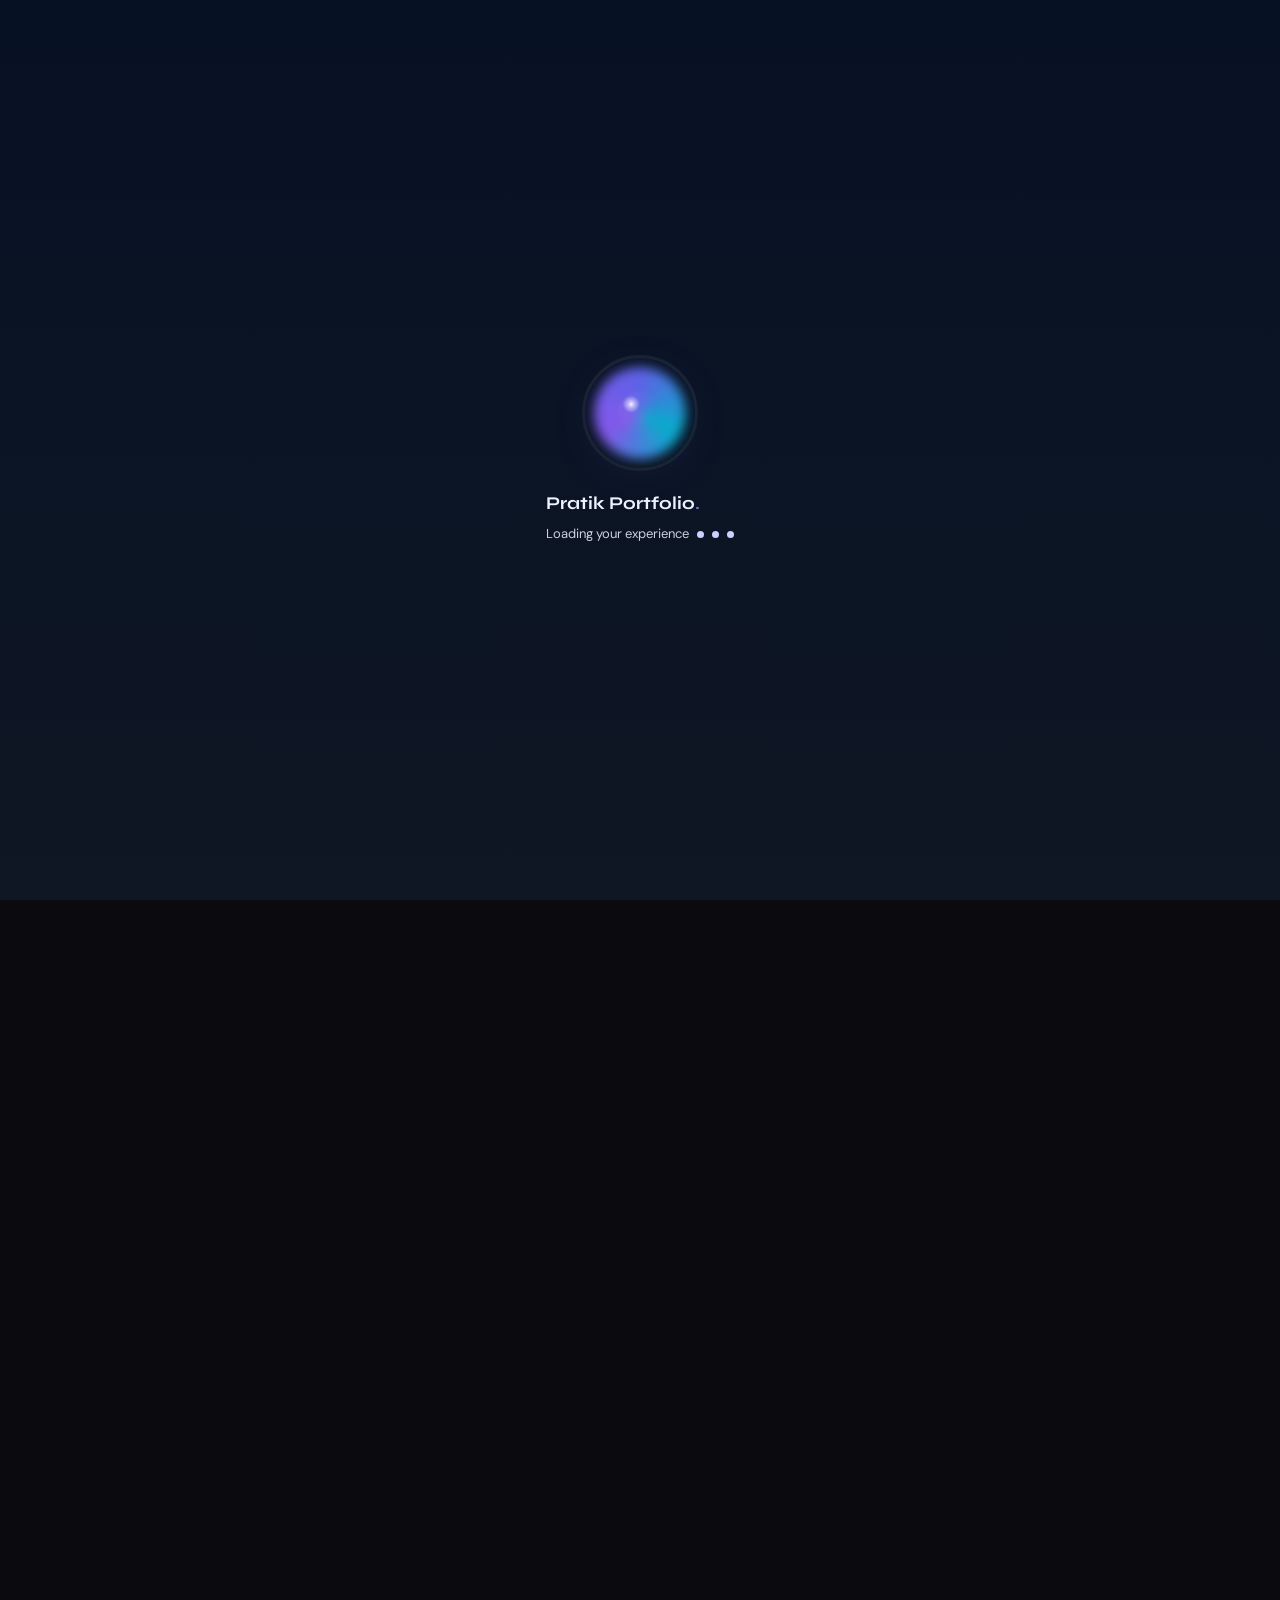
==== commit 50fc566d: "updated the project section" ====
--- a/index.html
+++ b/index.html
@@ -600,6 +600,10 @@
             </div>
 
           </div>
+          <div class="Calorifyx-logo">
+            <img src="calorifyx.png" alt="calorifyx logo">
+
+          </div>
 
           <div class="proj-info">
 
@@ -648,7 +652,7 @@
 
               <span class="proj-status-upcoming"><span class="upcoming-dot-sm"></span> In Dev</span>
 
-              <span class="proj-year-tag">2025</span>
+              <span class="proj-year-tag">2026</span>
 
             </div>
 
--- a/style.css
+++ b/style.css
@@ -1527,21 +1527,7 @@
   font-weight: 600
 }
 
-.proj-vitapulse-logo {
-  background: #f5f5f5;
-  border-radius: .65rem;
-  padding: .6rem;
-  display: flex;
-  align-items: center;
-  justify-content: center;
-  height: 70px
-}
-
-.proj-vitapulse-logo img {
-  max-height: 50px;
-  object-fit: contain;
-  margin: auto
-}
+
 
 .proj-info {
   display: flex;
@@ -1676,21 +1662,7 @@
   color: #22c55e;
 }
 
-.proj-notelith-logo {
-  background: #f5f5f5;
-  border-radius: .65rem;
-  padding: .6rem;
-  display: flex;
-  align-items: center;
-  justify-content: center;
-  height: 70px;
-}
-
-.proj-notelith-logo img {
-  max-height: 50px;
-  object-fit: contain;
-  margin: auto;
-}
+
 
 
 
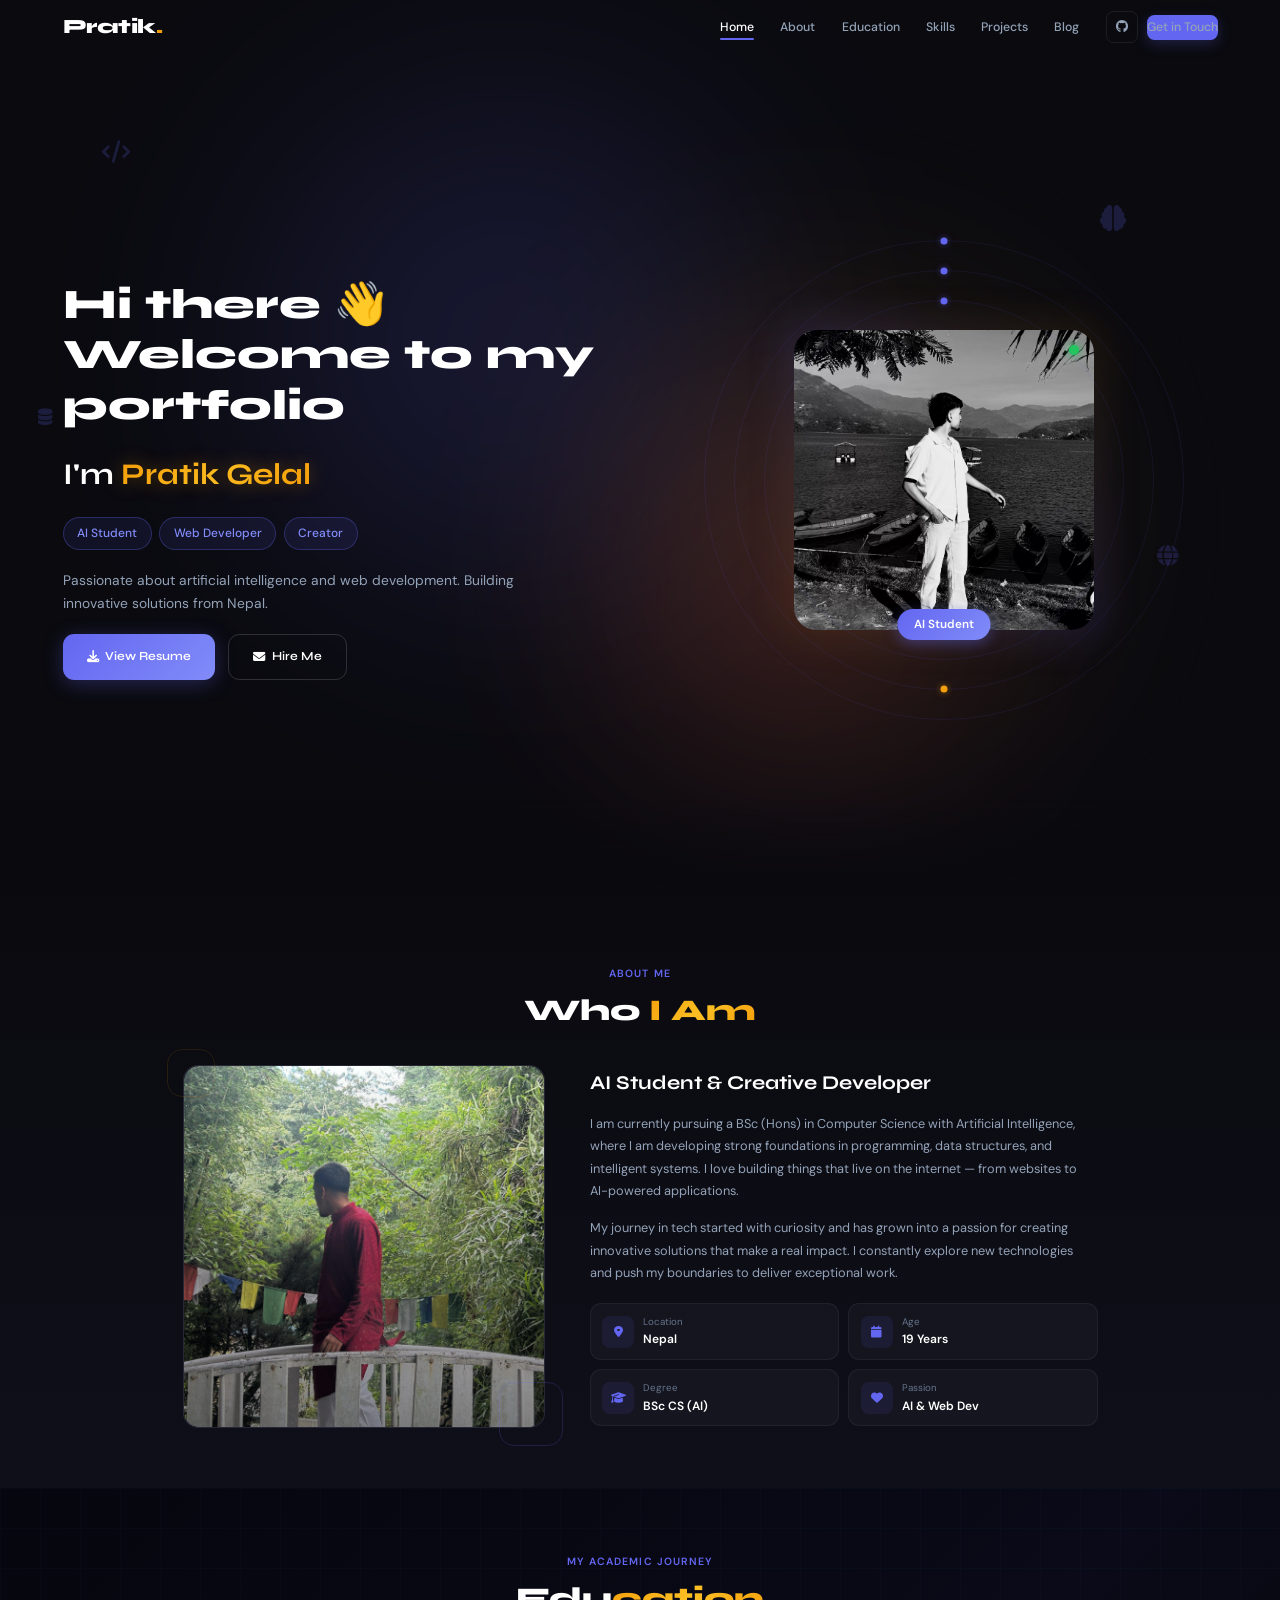
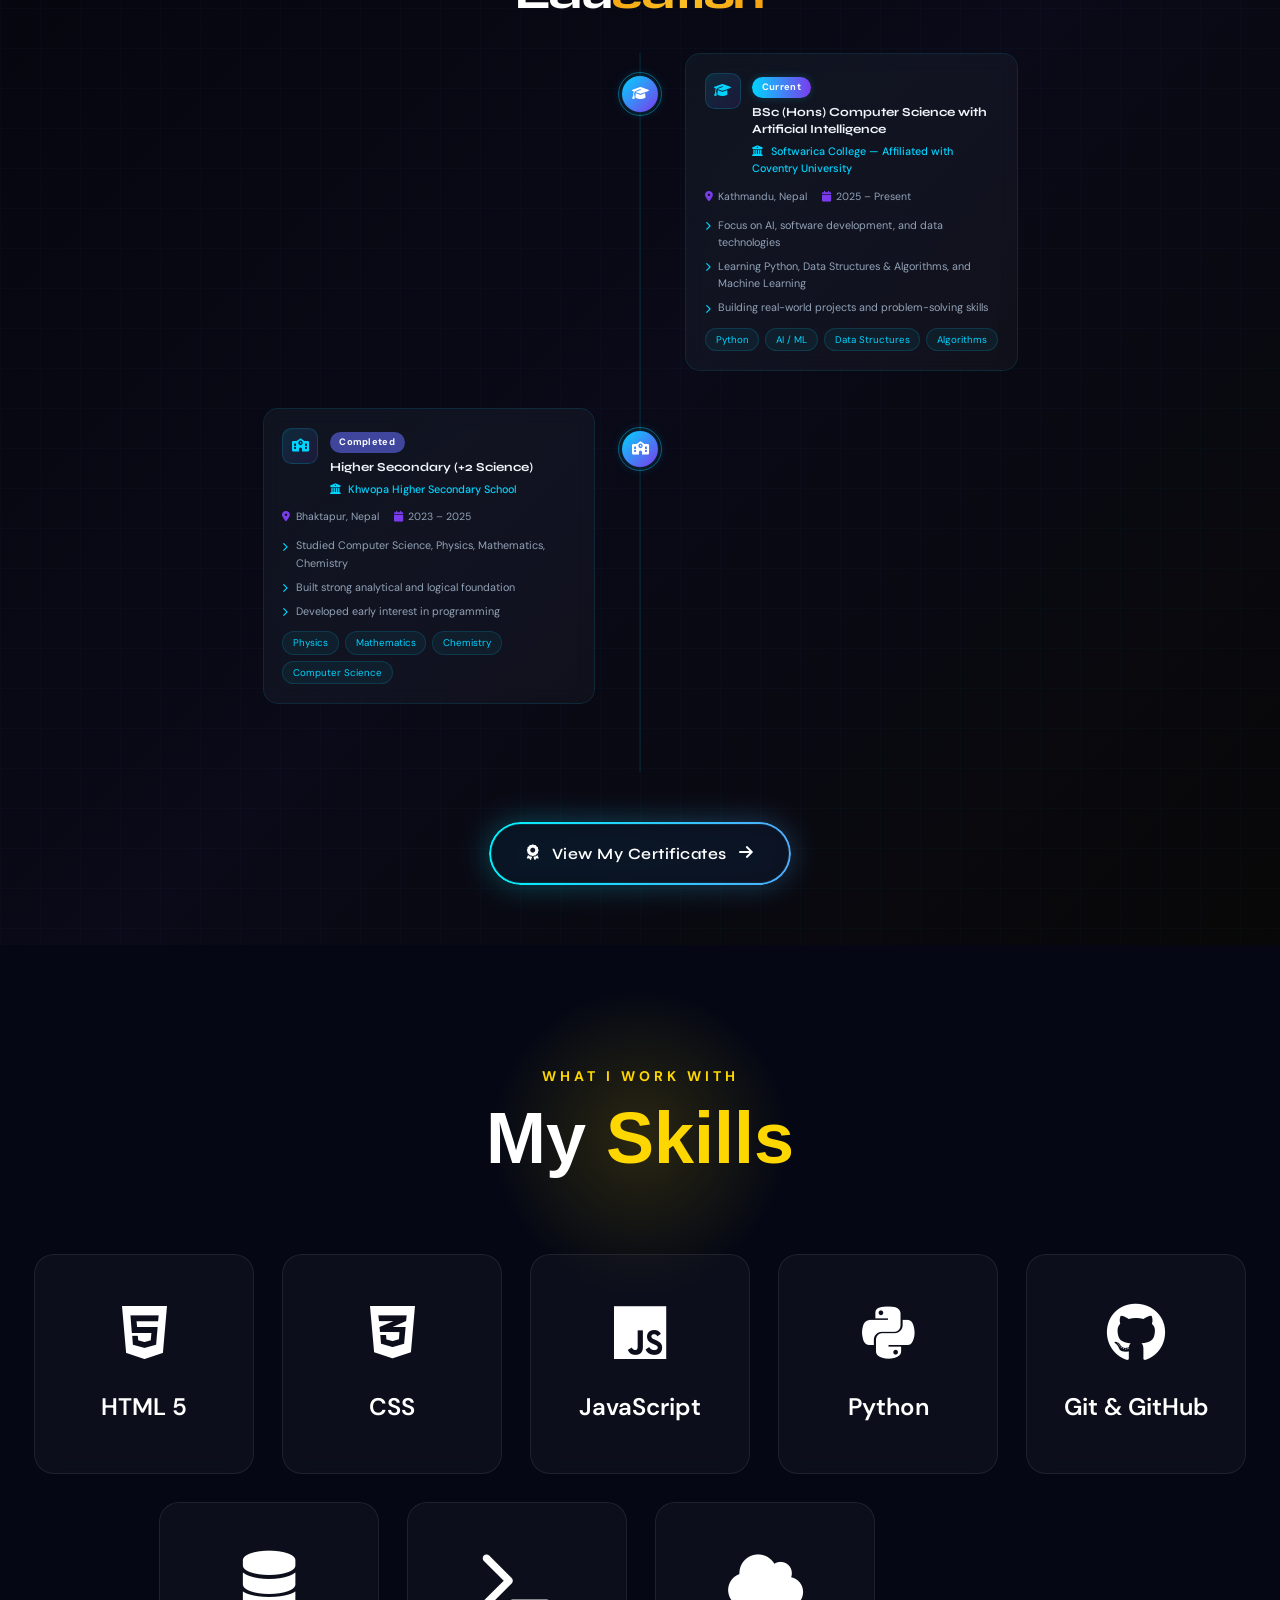
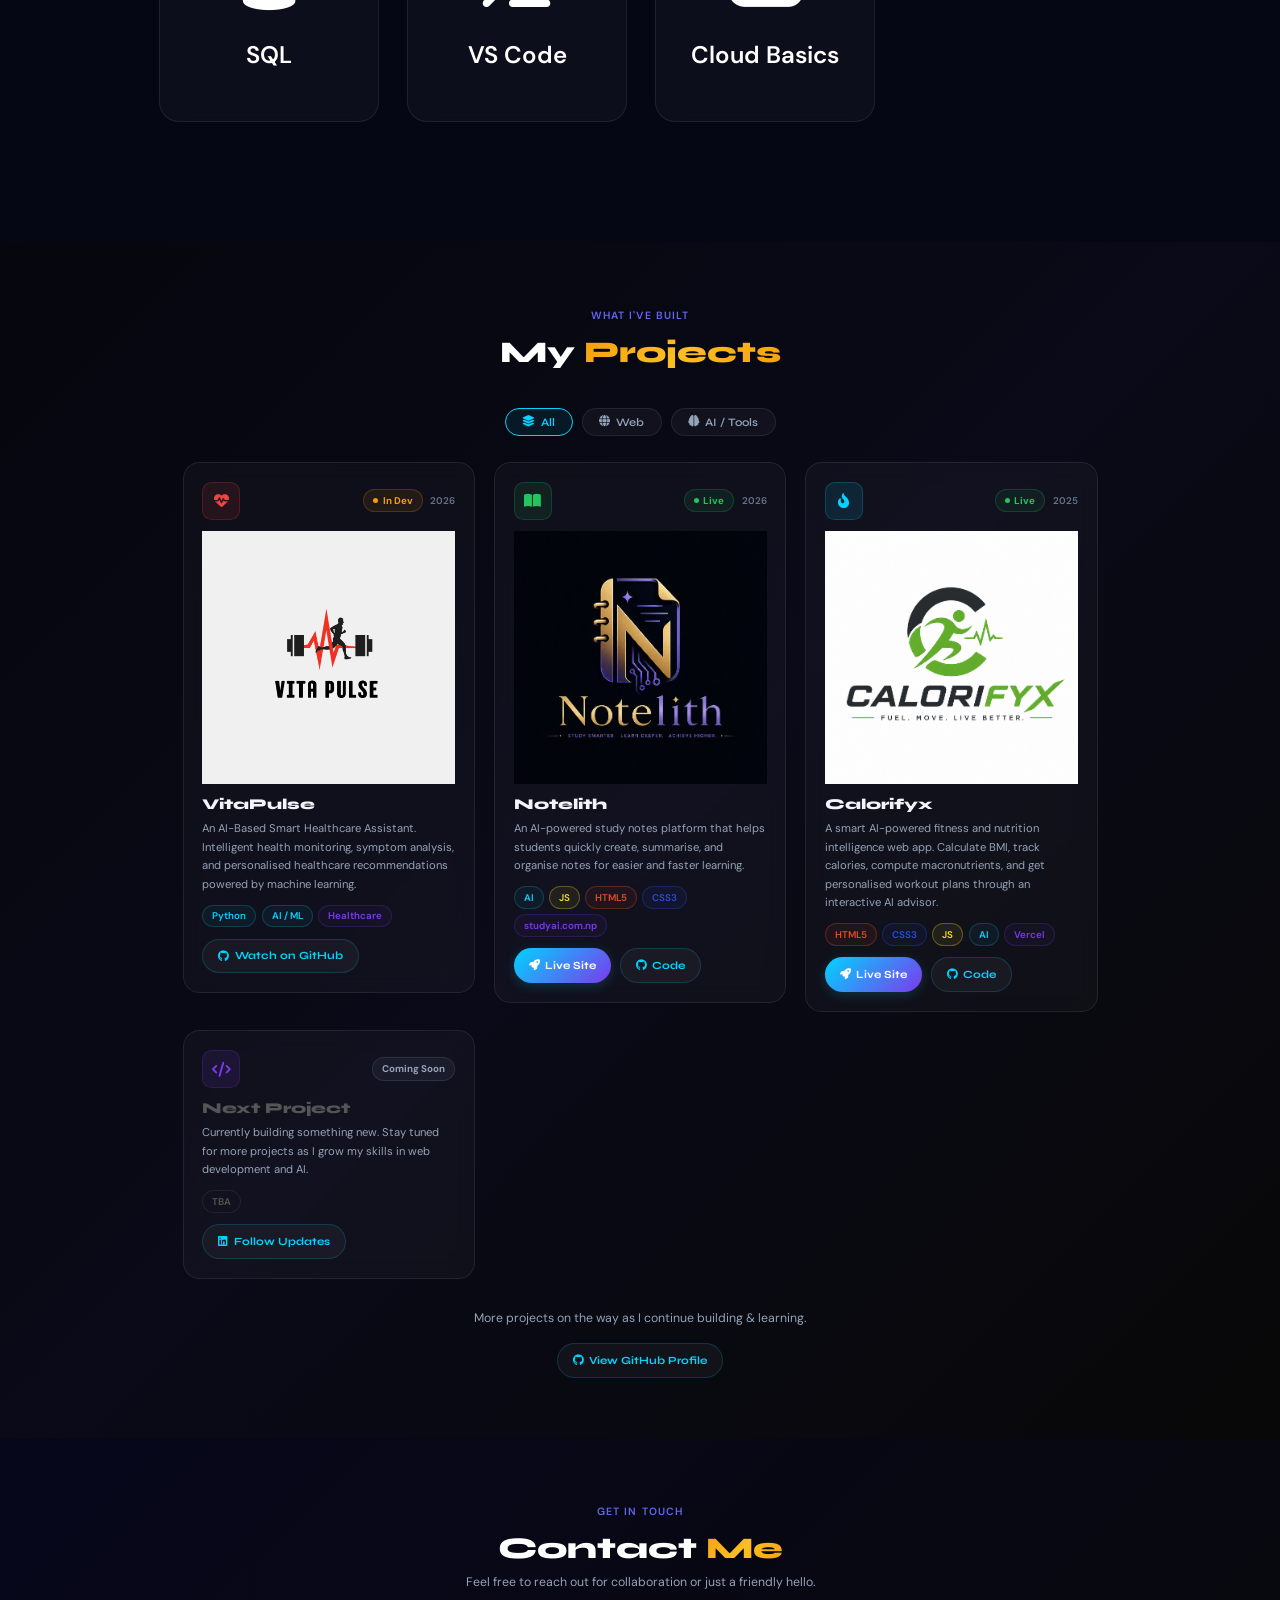
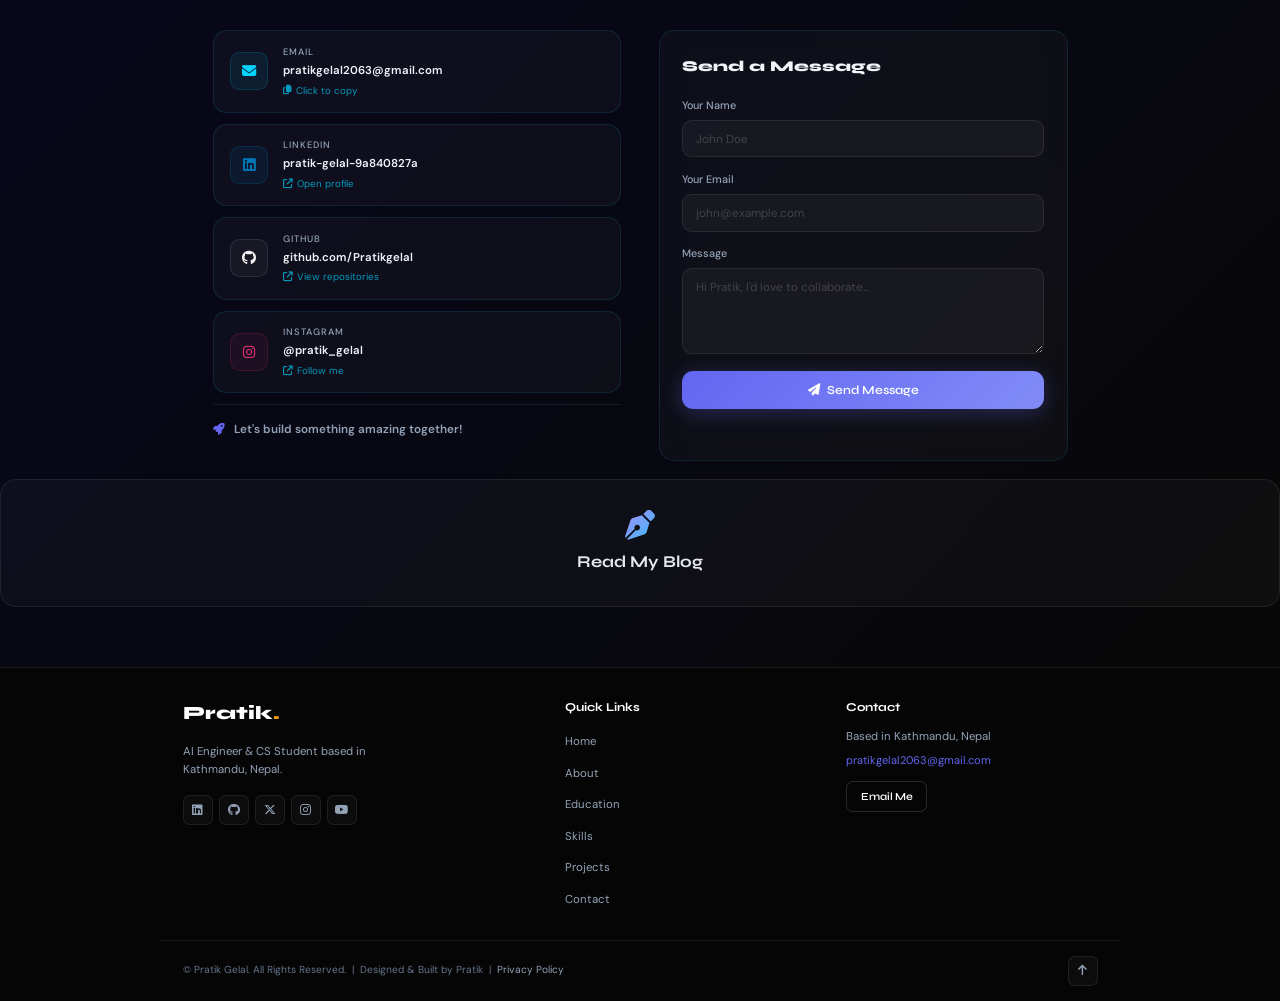
==== commit 3ceb637e: "Update index.html" ====
--- a/index.html
+++ b/index.html
@@ -28,26 +28,6 @@
 </head>
 
 <body class="with-loader">
-
-  <!-- Loader overlay (integrated) -->
-  <div id="site-loader" aria-hidden="false">
-    <div class="loader-inner-wrap">
-      <div class="loader-ring"></div>
-      <div class="loader-inner"></div>
-      <div class="loader-center"></div>
-    </div>
-    <div class="loader-brand">
-      <span class="logo-main">Pratik Portfolio<span class="logo-dot">.</span></span>
-      <div class="loader-caption">Loading your experience<span class="dot"></span><span class="dot"></span><span
-          class="dot"></span></div>
-    </div>
-  </div>
-
-  <div id="siteContent" aria-hidden="true">
-
-
-
-    <canvas id="particles"></canvas>
 
 
 
@@ -539,6 +519,58 @@
       <div class="proj-grid" id="projGrid">
 
 
+        <!-- VitaPulse -->
+
+        <div class="proj-card reveal" data-category="ai">
+
+          <div class="proj-card-top">
+
+            <div class="proj-icon-wrap red">
+
+              <i class="fa-solid fa-heart-pulse"></i>
+
+            </div>
+
+            <div class="proj-badges-row">
+
+              <span class="proj-status-upcoming"><span class="upcoming-dot-sm"></span> In Dev</span>
+
+              <span class="proj-year-tag">2026</span>
+
+            </div>
+
+          </div>
+
+          <div class="proj-vitapulse-logo">
+
+            <img src="Vita_pulse.png" alt="VitaPulse Logo">
+
+          </div>
+
+          <div class="proj-info">
+
+            <h3 class="proj-name">VitaPulse</h3>
+
+            <p class="proj-desc">An AI-Based Smart Healthcare Assistant. Intelligent health monitoring, symptom
+              analysis, and personalised healthcare recommendations powered by machine learning.</p>
+
+          </div>
+
+          <div class="proj-stack">
+
+            <span class="stag ai">Python</span><span class="stag ai">AI / ML</span><span
+              class="stag deploy">Healthcare</span>
+
+          </div>
+
+          <div class="proj-links">
+
+            <a href="https://github.com/ansari-yasif/AI39A_AI-Based-Smart-Healthcare-Assistant" target="_blank"
+              rel="noopener noreferrer" class="plink secondary"><i class="fa-brands fa-github"></i> Watch on GitHub</a>
+
+          </div>
+
+        </div>
 
         <!-- Notelith -->
         <div class="proj-card reveal" data-category="web ai">
@@ -636,60 +668,6 @@
 
 
 
-        <!-- VitaPulse -->
-
-        <div class="proj-card reveal" data-category="ai">
-
-          <div class="proj-card-top">
-
-            <div class="proj-icon-wrap red">
-
-              <i class="fa-solid fa-heart-pulse"></i>
-
-            </div>
-
-            <div class="proj-badges-row">
-
-              <span class="proj-status-upcoming"><span class="upcoming-dot-sm"></span> In Dev</span>
-
-              <span class="proj-year-tag">2026</span>
-
-            </div>
-
-          </div>
-
-          <div class="proj-vitapulse-logo">
-
-            <img src="Vita_pulse.png" alt="VitaPulse Logo">
-
-          </div>
-
-          <div class="proj-info">
-
-            <h3 class="proj-name">VitaPulse</h3>
-
-            <p class="proj-desc">An AI-Based Smart Healthcare Assistant. Intelligent health monitoring, symptom
-              analysis, and personalised healthcare recommendations powered by machine learning.</p>
-
-          </div>
-
-          <div class="proj-stack">
-
-            <span class="stag ai">Python</span><span class="stag ai">AI / ML</span><span
-              class="stag deploy">Healthcare</span>
-
-          </div>
-
-          <div class="proj-links">
-
-            <a href="https://github.com/ansari-yasif/AI39A_AI-Based-Smart-Healthcare-Assistant" target="_blank"
-              rel="noopener noreferrer" class="plink secondary"><i class="fa-brands fa-github"></i> Watch on GitHub</a>
-
-          </div>
-
-        </div>
-
-
 
         <!-- Coming Soon -->
 
@@ -980,4 +958,4 @@
 
 </body>
 
-</html>+</html>
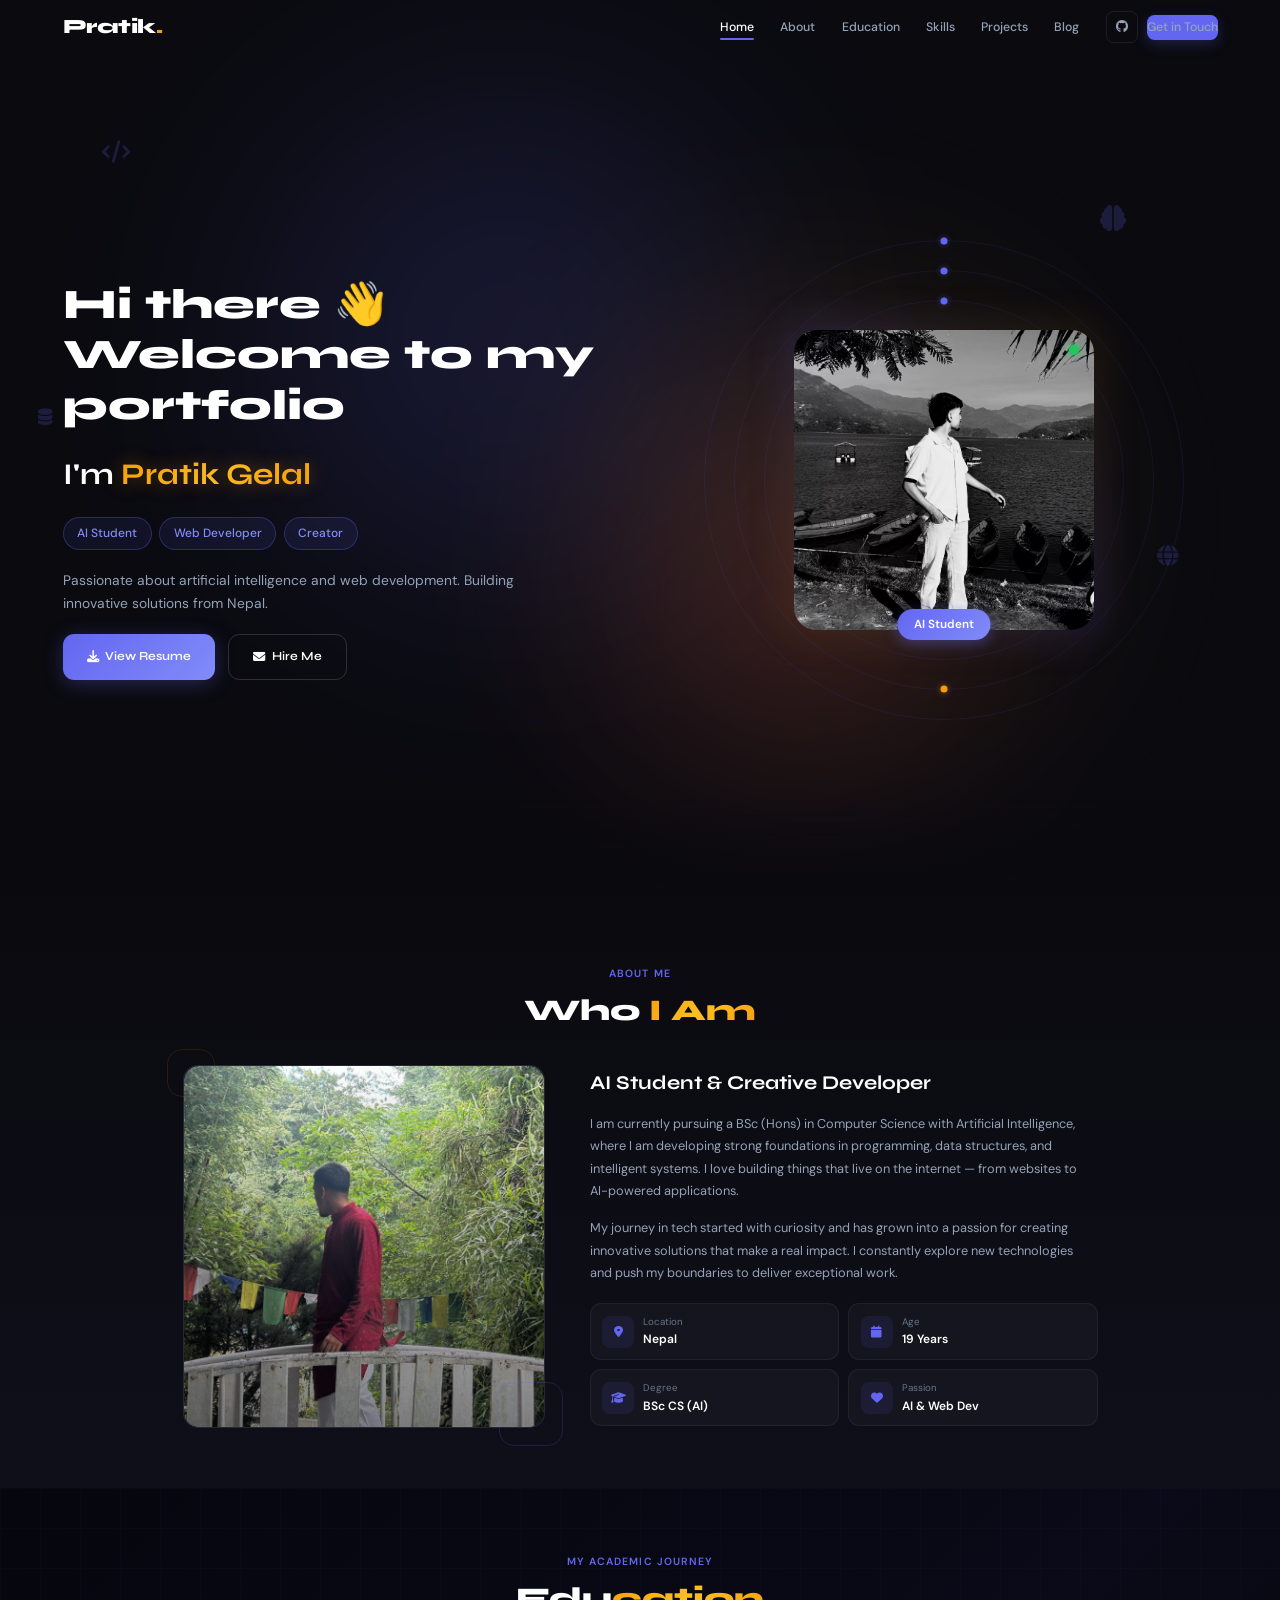
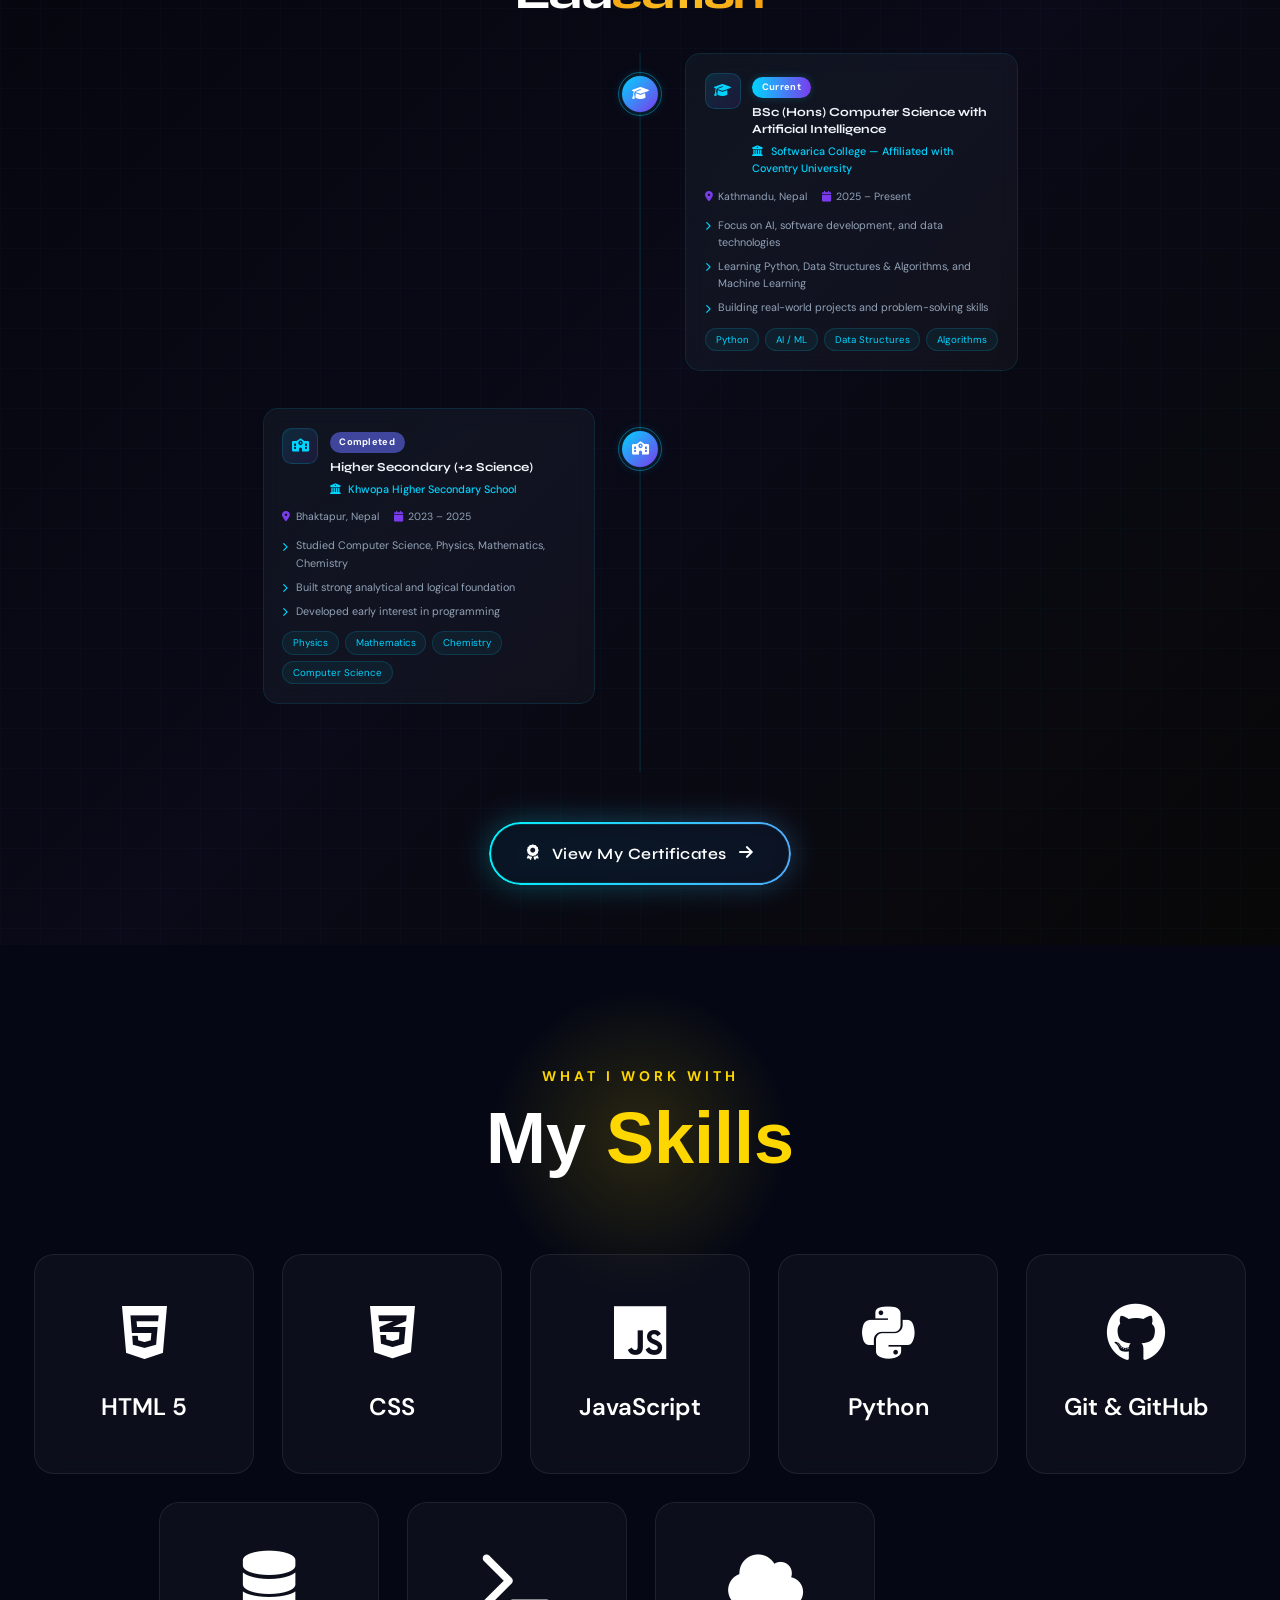
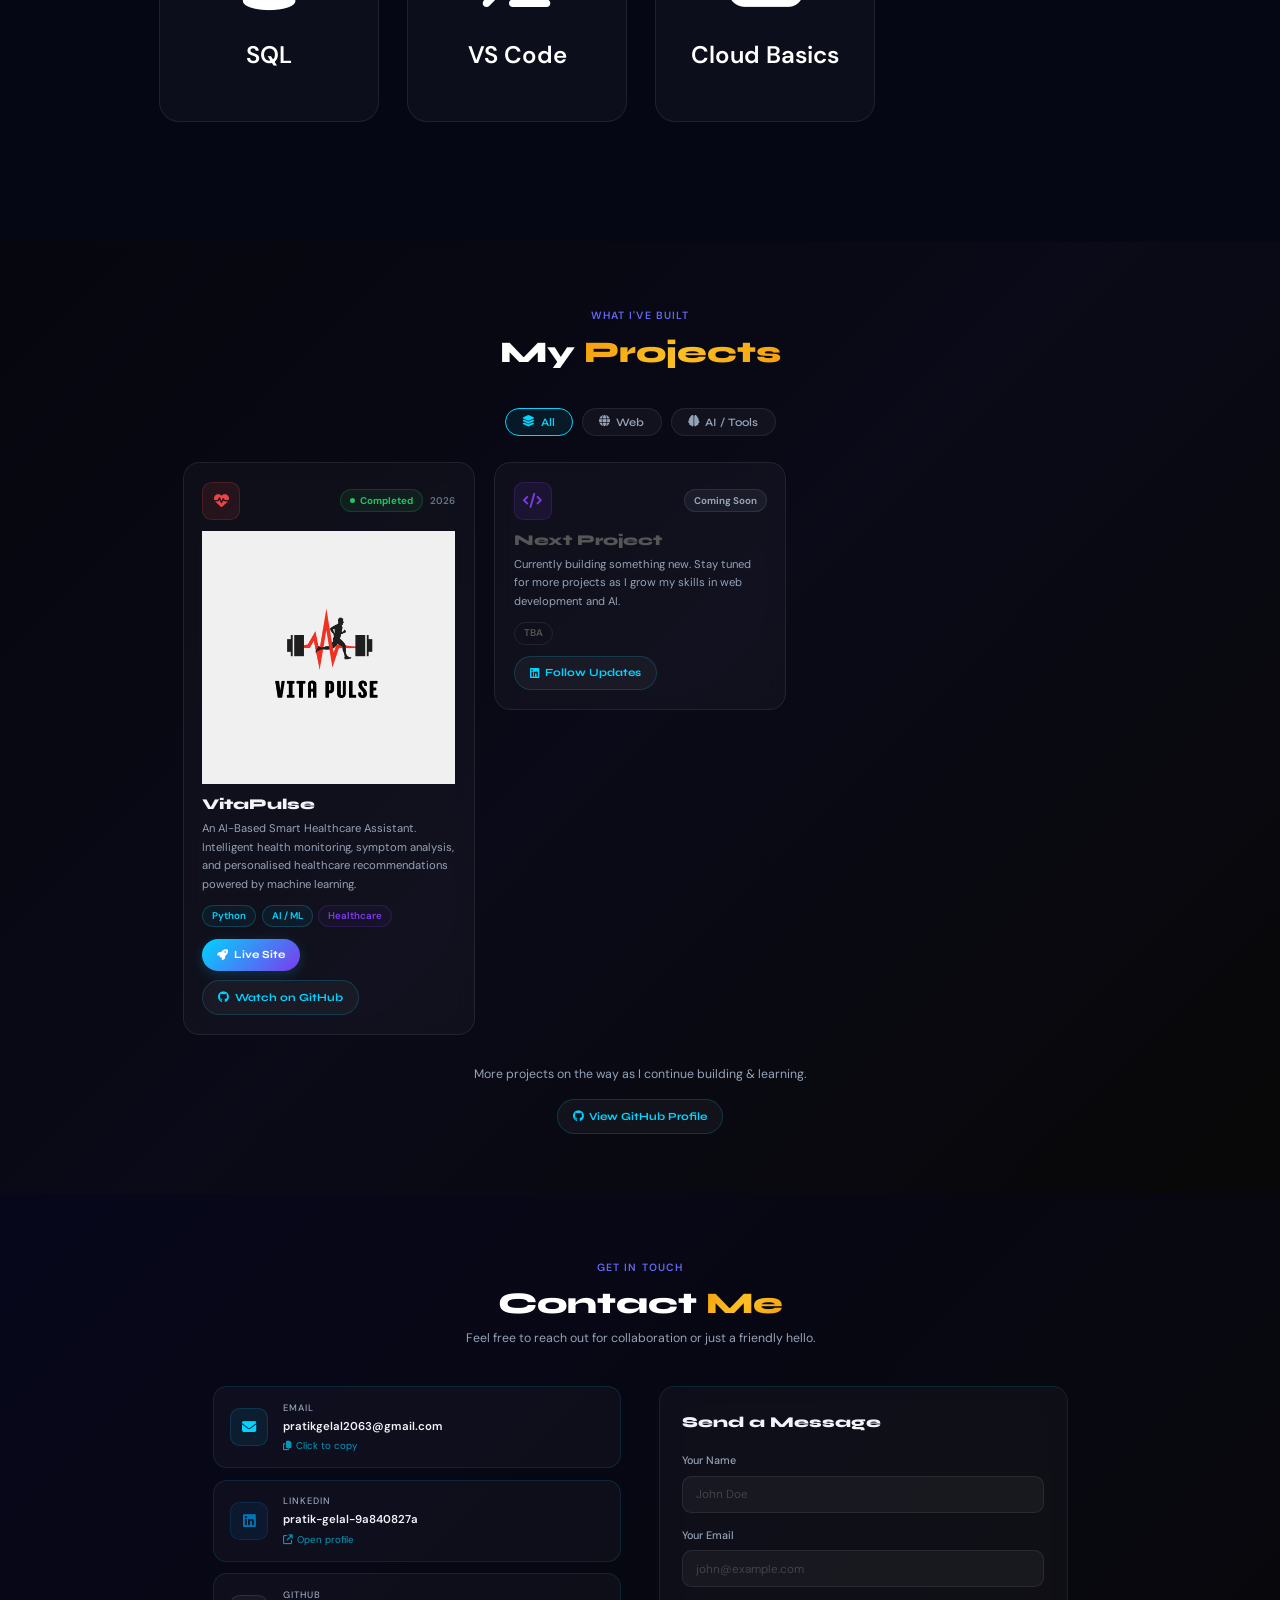
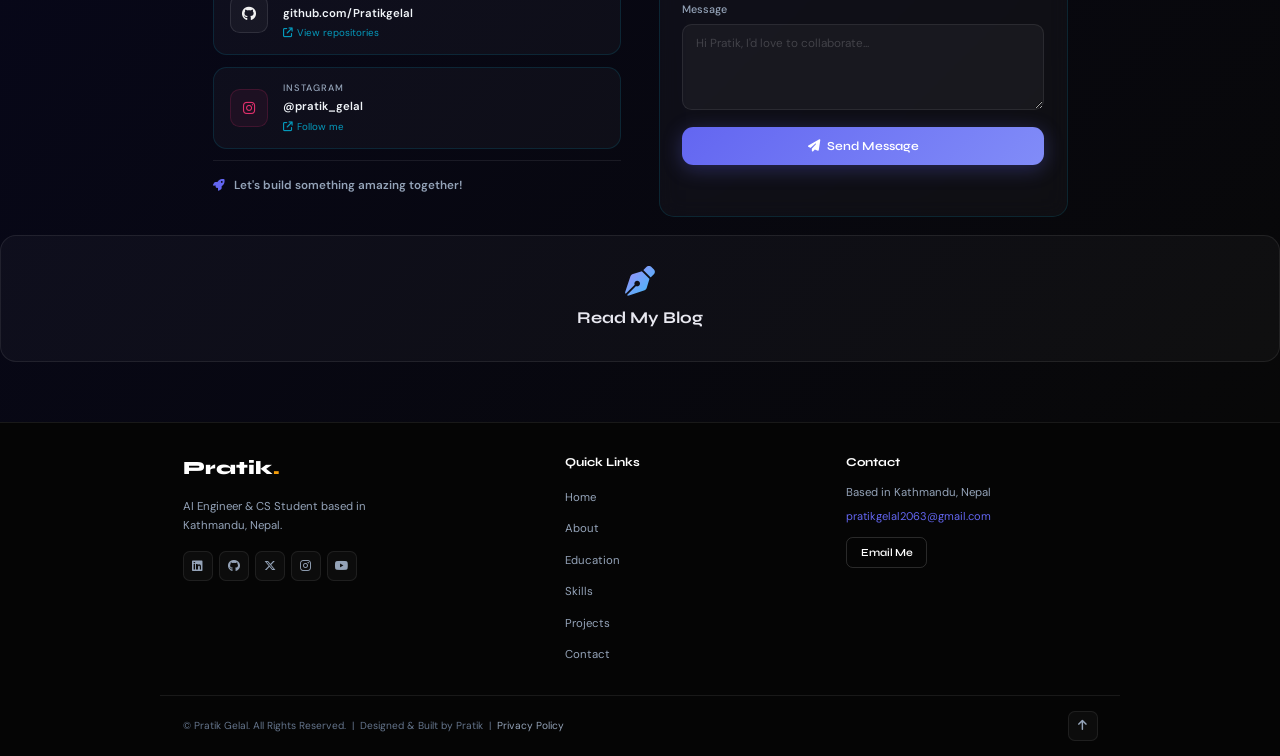
==== commit ded9867e: "Update blog content and website" ====
--- a/index.html
+++ b/index.html
@@ -27,928 +27,836 @@
 
 </head>
 
-<body class="with-loader">
-
-
-
-    <!-- Navbar -->
-
-    <nav class="navbar" id="navbar">
-
-      <div class="nav-container">
-
-        <a href="#home" class="nav-logo">Pratik<span class="dot">.</span></a>
-
-        <button class="nav-toggle" id="navToggle" aria-label="Toggle menu">
-
-          <i class="fas fa-bars"></i>
-
-        </button>
-
-        <div class="nav-links" id="navLinks">
-
-          <a href="#home" class="active">Home</a>
-
-          <a href="#about">About</a>
-
-          <a href="#education">Education</a>
-
-          <a href="#skills">Skills</a>
-
-          <a href="#projects">Projects</a>
-
-          <a href="blog.html">Blog</a>
-
-          <div class="nav-actions">
-
-            <a href="https://github.com/Pratikgelal" target="_blank" rel="noopener" class="nav-icon"
-              aria-label="GitHub">
-
-              <i class="fab fa-github"></i>
-
-            </a>
-
-            <a href="mailto:pratikgelal2063@gmail.com?subject=Get%20in%20Touch" class="nav-cta">Get in Touch</a>
-
-          </div>
-
-        </div>
-
-      </div>
-
-    </nav>
-
-
-
-    <!-- Hero Section — UNCHANGED -->
-
-    <section class="hero" id="home">
-
-      <div class="hero-bg">
-
-        <div class="orb orb-1"></div>
-
-        <div class="orb orb-2"></div>
-
-        <div class="orb orb-3"></div>
-
-      </div>
-
-      <div class="float-icon fi-1"><i class="fas fa-code"></i></div>
-
-      <div class="float-icon fi-2"><i class="fas fa-brain"></i></div>
-
-      <div class="float-icon fi-3"><i class="fas fa-microchip"></i></div>
-
-      <div class="float-icon fi-4"><i class="fas fa-globe"></i></div>
-
-      <div class="float-icon fi-5"><i class="fas fa-bolt"></i></div>
-
-      <div class="float-icon fi-6"><i class="fas fa-database"></i></div>
-
-      <div class="hero-container">
-
-        <div class="hero-left">
-
-          <h1 class="hero-title">Hi there <span class="wave">👋</span><br>Welcome to my portfolio</h1>
-
-          <h2 class="hero-subtitle">I'm <span class="gradient-text glow-text">Pratik Gelal</span></h2>
-
-          <div class="hero-badges">
-
-            <span class="badge">AI Student</span>
-
-            <span class="badge">Web Developer</span>
-
-            <span class="badge">Creator</span>
-
-          </div>
-
-          <p class="hero-desc">Passionate about artificial intelligence and web development. Building innovative
-            solutions from Nepal.</p>
-
-          <div class="hero-buttons">
-
-            <a href="Pratik-Gelal-CV.pdf" target="_blank" class="btn btn-primary"><i class="fas fa-download"></i> View
-              Resume</a>
-
-            <a href="mailto:pratikgelal2063@gmail.com?subject=Hire%20Inquiry" class="btn btn-outline"><i
-                class="fas fa-envelope"></i> Hire Me</a>
-
-          </div>
-
-        </div>
-
-        <div class="hero-right">
-
-          <div class="profile-card">
-
-            <div class="card-glow"></div>
-
-            <div class="card-border"></div>
-
-            <div class="card-inner">
-
-              <img src="mypicc.jpg" alt="Pratik Gelal" class="profile-img">
-
-              <div class="profile-status"></div>
+<body>
+
+
+
+  <!-- Navbar -->
+
+  <nav class="navbar" id="navbar">
+
+    <div class="nav-container">
+
+      <a href="#home" class="nav-logo">Pratik<span class="dot">.</span></a>
+
+      <button class="nav-toggle" id="navToggle" aria-label="Toggle menu">
+
+        <i class="fas fa-bars"></i>
+
+      </button>
+
+      <div class="nav-links" id="navLinks">
+
+        <a href="#home" class="active">Home</a>
+
+        <a href="#about">About</a>
+
+        <a href="#education">Education</a>
+
+        <a href="#skills">Skills</a>
+
+        <a href="#projects">Projects</a>
+
+        <a href="blog.html">Blog</a>
+
+        <div class="nav-actions">
+
+          <a href="https://github.com/Pratikgelal" target="_blank" rel="noopener" class="nav-icon" aria-label="GitHub">
+
+            <i class="fab fa-github"></i>
+
+          </a>
+
+          <a href="mailto:pratikgelal2063@gmail.com?subject=Get%20in%20Touch" class="nav-cta">Get in Touch</a>
+
+        </div>
+
+      </div>
+
+    </div>
+
+  </nav>
+
+
+
+  <!-- Hero Section — UNCHANGED -->
+
+  <section class="hero" id="home">
+
+    <div class="hero-bg">
+
+      <div class="orb orb-1"></div>
+
+      <div class="orb orb-2"></div>
+
+      <div class="orb orb-3"></div>
+
+    </div>
+
+    <div class="float-icon fi-1"><i class="fas fa-code"></i></div>
+
+    <div class="float-icon fi-2"><i class="fas fa-brain"></i></div>
+
+    <div class="float-icon fi-3"><i class="fas fa-microchip"></i></div>
+
+    <div class="float-icon fi-4"><i class="fas fa-globe"></i></div>
+
+    <div class="float-icon fi-5"><i class="fas fa-bolt"></i></div>
+
+    <div class="float-icon fi-6"><i class="fas fa-database"></i></div>
+
+    <div class="hero-container">
+
+      <div class="hero-left">
+
+        <h1 class="hero-title">Hi there <span class="wave">👋</span><br>Welcome to my portfolio</h1>
+
+        <h2 class="hero-subtitle">I'm <span class="gradient-text glow-text">Pratik Gelal</span></h2>
+
+        <div class="hero-badges">
+
+          <span class="badge">AI Student</span>
+
+          <span class="badge">Web Developer</span>
+
+          <span class="badge">Creator</span>
+
+        </div>
+
+        <p class="hero-desc">Passionate about artificial intelligence and web development. Building innovative
+          solutions from Nepal.</p>
+
+        <div class="hero-buttons">
+
+          <a href="Pratik-Gelal-CV.pdf" target="_blank" class="btn btn-primary"><i class="fas fa-download"></i> View
+            Resume</a>
+
+          <a href="mailto:pratikgelal2063@gmail.com?subject=Hire%20Inquiry" class="btn btn-outline"><i
+              class="fas fa-envelope"></i> Hire Me</a>
+
+        </div>
+
+      </div>
+
+      <div class="hero-right">
+
+        <div class="profile-card">
+
+          <div class="card-glow"></div>
+
+          <div class="card-border"></div>
+
+          <div class="card-inner">
+
+            <img src="mypicc.jpg" alt="Pratik Gelal" class="profile-img">
+
+            <div class="profile-status"></div>
+
+          </div>
+
+          <div class="profile-label">AI Student</div>
+
+          <div class="orbit orbit-1">
+            <div class="orbit-dot"></div>
+          </div>
+
+          <div class="orbit orbit-2">
+            <div class="orbit-dot"></div>
+            <div class="orbit-dot gold"></div>
+          </div>
+
+          <div class="orbit orbit-3">
+            <div class="orbit-dot"></div>
+          </div>
+
+        </div>
+
+      </div>
+
+    </div>
+
+    <div class="hero-fade"></div>
+
+  </section>
+
+
+
+  <!-- About Section -->
+
+  <section class="section about" id="about">
+
+    <div class="section-header reveal">
+
+      <span class="section-tag">About Me</span>
+
+      <h2 class="section-title">Who <span class="gradient-text">I Am</span></h2>
+
+    </div>
+
+    <div class="about-grid">
+
+      <div class="about-image reveal">
+
+        <div class="img-frame glass">
+
+          <img src="image.webp" alt="Pratik Gelal">
+
+          <div class="img-overlay"></div>
+
+        </div>
+
+        <div class="deco-square sq-1"></div>
+
+        <div class="deco-square sq-2"></div>
+
+      </div>
+
+      <div class="about-content reveal">
+
+        <h3>AI Student &amp; Creative Developer</h3>
+
+        <p>I am currently pursuing a BSc (Hons) in Computer Science with Artificial Intelligence, where I am
+          developing strong foundations in programming, data structures, and intelligent systems. I love building
+          things that live on the internet — from websites to AI-powered applications.</p>
+
+        <p>My journey in tech started with curiosity and has grown into a passion for creating innovative solutions
+          that make a real impact. I constantly explore new technologies and push my boundaries to deliver exceptional
+          work.</p>
+
+        <div class="info-grid">
+
+          <div class="info-item">
+
+            <div class="info-icon"><i class="fas fa-map-marker-alt"></i></div>
+
+            <div><span class="info-label">Location</span><span class="info-value">Nepal</span></div>
+
+          </div>
+
+          <div class="info-item">
+
+            <div class="info-icon"><i class="fas fa-calendar"></i></div>
+
+            <div><span class="info-label">Age</span><span class="info-value">19 Years</span></div>
+
+          </div>
+
+          <div class="info-item">
+
+            <div class="info-icon"><i class="fas fa-graduation-cap"></i></div>
+
+            <div><span class="info-label">Degree</span><span class="info-value">BSc CS (AI)</span></div>
+
+          </div>
+
+          <div class="info-item">
+
+            <div class="info-icon"><i class="fas fa-heart"></i></div>
+
+            <div><span class="info-label">Passion</span><span class="info-value">AI &amp; Web Dev</span></div>
+
+          </div>
+
+        </div>
+
+      </div>
+
+    </div>
+
+  </section>
+
+
+
+  <!-- Education Section -->
+
+  <section class="section education" id="education">
+
+    <div class="edu-bg-grid"></div>
+
+    <div class="section-header reveal">
+
+      <span class="section-tag">My Academic Journey</span>
+
+      <h2 class="section-title">Edu<span class="gradient-text">cation</span></h2>
+
+    </div>
+
+    <div class="edu-timeline">
+
+      <div class="edu-line">
+        <div class="edu-line-fill" id="timelineFill"></div>
+      </div>
+
+
+
+      <div class="edu-item reveal" data-side="left">
+
+        <div class="edu-node">
+          <div class="edu-node-ring"></div><i class="fa-solid fa-graduation-cap"></i>
+        </div>
+
+        <div class="edu-card">
+
+          <div class="edu-card-header">
+
+            <div class="edu-card-icon"><i class="fa-solid fa-graduation-cap"></i></div>
+
+            <div class="edu-card-title">
+
+              <span class="edu-badge current">Current</span>
+
+              <h3>BSc (Hons) Computer Science with Artificial Intelligence</h3>
+
+              <p class="edu-institution"><i class="fa-solid fa-building-columns"></i> Softwarica College &mdash;
+                Affiliated with Coventry University</p>
 
             </div>
 
-            <div class="profile-label">AI Student</div>
-
-            <div class="orbit orbit-1">
-              <div class="orbit-dot"></div>
+          </div>
+
+          <div class="edu-meta">
+
+            <span><i class="fa-solid fa-location-dot"></i> Kathmandu, Nepal</span>
+
+            <span><i class="fa-solid fa-calendar"></i> 2025 &ndash; Present</span>
+
+          </div>
+
+          <ul class="edu-points">
+
+            <li><i class="fa-solid fa-chevron-right"></i> Focus on AI, software development, and data technologies
+            </li>
+
+            <li><i class="fa-solid fa-chevron-right"></i> Learning Python, Data Structures &amp; Algorithms, and
+              Machine Learning</li>
+
+            <li><i class="fa-solid fa-chevron-right"></i> Building real-world projects and problem-solving skills</li>
+
+          </ul>
+
+          <div class="edu-tags">
+
+            <span>Python</span><span>AI / ML</span><span>Data Structures</span><span>Algorithms</span>
+
+          </div>
+
+        </div>
+
+      </div>
+
+
+
+      <div class="edu-item reveal" data-side="right">
+
+        <div class="edu-node">
+          <div class="edu-node-ring"></div><i class="fa-solid fa-school"></i>
+        </div>
+
+        <div class="edu-card">
+
+          <div class="edu-card-header">
+
+            <div class="edu-card-icon"><i class="fa-solid fa-school"></i></div>
+
+            <div class="edu-card-title">
+
+              <span class="edu-badge completed">Completed</span>
+
+              <h3>Higher Secondary (+2 Science)</h3>
+
+              <p class="edu-institution"><i class="fa-solid fa-building-columns"></i> Khwopa Higher Secondary School
+              </p>
+
             </div>
 
-            <div class="orbit orbit-2">
-              <div class="orbit-dot"></div>
-              <div class="orbit-dot gold"></div>
-            </div>
-
-            <div class="orbit orbit-3">
-              <div class="orbit-dot"></div>
-            </div>
-
-          </div>
-
-        </div>
-
-      </div>
-
-      <div class="hero-fade"></div>
-
-    </section>
-
-
-
-    <!-- About Section -->
-
-    <section class="section about" id="about">
-
-      <div class="section-header reveal">
-
-        <span class="section-tag">About Me</span>
-
-        <h2 class="section-title">Who <span class="gradient-text">I Am</span></h2>
-
-      </div>
-
-      <div class="about-grid">
-
-        <div class="about-image reveal">
-
-          <div class="img-frame glass">
-
-            <img src="image.webp" alt="Pratik Gelal">
-
-            <div class="img-overlay"></div>
-
-          </div>
-
-          <div class="deco-square sq-1"></div>
-
-          <div class="deco-square sq-2"></div>
-
-        </div>
-
-        <div class="about-content reveal">
-
-          <h3>AI Student &amp; Creative Developer</h3>
-
-          <p>I am currently pursuing a BSc (Hons) in Computer Science with Artificial Intelligence, where I am
-            developing strong foundations in programming, data structures, and intelligent systems. I love building
-            things that live on the internet — from websites to AI-powered applications.</p>
-
-          <p>My journey in tech started with curiosity and has grown into a passion for creating innovative solutions
-            that make a real impact. I constantly explore new technologies and push my boundaries to deliver exceptional
-            work.</p>
-
-          <div class="info-grid">
-
-            <div class="info-item">
-
-              <div class="info-icon"><i class="fas fa-map-marker-alt"></i></div>
-
-              <div><span class="info-label">Location</span><span class="info-value">Nepal</span></div>
-
-            </div>
-
-            <div class="info-item">
-
-              <div class="info-icon"><i class="fas fa-calendar"></i></div>
-
-              <div><span class="info-label">Age</span><span class="info-value">19 Years</span></div>
-
-            </div>
-
-            <div class="info-item">
-
-              <div class="info-icon"><i class="fas fa-graduation-cap"></i></div>
-
-              <div><span class="info-label">Degree</span><span class="info-value">BSc CS (AI)</span></div>
-
-            </div>
-
-            <div class="info-item">
-
-              <div class="info-icon"><i class="fas fa-heart"></i></div>
-
-              <div><span class="info-label">Passion</span><span class="info-value">AI &amp; Web Dev</span></div>
-
-            </div>
-
-          </div>
-
-        </div>
-
-      </div>
-
-    </section>
-
-
-
-    <!-- Education Section -->
-
-    <section class="section education" id="education">
-
-      <div class="edu-bg-grid"></div>
-
-      <div class="section-header reveal">
-
-        <span class="section-tag">My Academic Journey</span>
-
-        <h2 class="section-title">Edu<span class="gradient-text">cation</span></h2>
-
-      </div>
-
-      <div class="edu-timeline">
-
-        <div class="edu-line">
-          <div class="edu-line-fill" id="timelineFill"></div>
-        </div>
-
-
-
-        <div class="edu-item reveal" data-side="left">
-
-          <div class="edu-node">
-            <div class="edu-node-ring"></div><i class="fa-solid fa-graduation-cap"></i>
-          </div>
-
-          <div class="edu-card">
-
-            <div class="edu-card-header">
-
-              <div class="edu-card-icon"><i class="fa-solid fa-graduation-cap"></i></div>
-
-              <div class="edu-card-title">
-
-                <span class="edu-badge current">Current</span>
-
-                <h3>BSc (Hons) Computer Science with Artificial Intelligence</h3>
-
-                <p class="edu-institution"><i class="fa-solid fa-building-columns"></i> Softwarica College &mdash;
-                  Affiliated with Coventry University</p>
-
-              </div>
-
-            </div>
-
-            <div class="edu-meta">
-
-              <span><i class="fa-solid fa-location-dot"></i> Kathmandu, Nepal</span>
-
-              <span><i class="fa-solid fa-calendar"></i> 2025 &ndash; Present</span>
-
-            </div>
-
-            <ul class="edu-points">
-
-              <li><i class="fa-solid fa-chevron-right"></i> Focus on AI, software development, and data technologies
-              </li>
-
-              <li><i class="fa-solid fa-chevron-right"></i> Learning Python, Data Structures &amp; Algorithms, and
-                Machine Learning</li>
-
-              <li><i class="fa-solid fa-chevron-right"></i> Building real-world projects and problem-solving skills</li>
-
-            </ul>
-
-            <div class="edu-tags">
-
-              <span>Python</span><span>AI / ML</span><span>Data Structures</span><span>Algorithms</span>
-
-            </div>
-
-          </div>
-
-        </div>
-
-
-
-        <div class="edu-item reveal" data-side="right">
-
-          <div class="edu-node">
-            <div class="edu-node-ring"></div><i class="fa-solid fa-school"></i>
-          </div>
-
-          <div class="edu-card">
-
-            <div class="edu-card-header">
-
-              <div class="edu-card-icon"><i class="fa-solid fa-school"></i></div>
-
-              <div class="edu-card-title">
-
-                <span class="edu-badge completed">Completed</span>
-
-                <h3>Higher Secondary (+2 Science)</h3>
-
-                <p class="edu-institution"><i class="fa-solid fa-building-columns"></i> Khwopa Higher Secondary School
-                </p>
-
-              </div>
-
-            </div>
-
-            <div class="edu-meta">
-
-              <span><i class="fa-solid fa-location-dot"></i> Bhaktapur, Nepal</span>
-
-              <span><i class="fa-solid fa-calendar"></i> 2023 &ndash; 2025</span>
-
-            </div>
-
-            <ul class="edu-points">
-
-              <li><i class="fa-solid fa-chevron-right"></i> Studied Computer Science, Physics, Mathematics, Chemistry
-              </li>
-
-              <li><i class="fa-solid fa-chevron-right"></i> Built strong analytical and logical foundation</li>
-
-              <li><i class="fa-solid fa-chevron-right"></i> Developed early interest in programming</li>
-
-            </ul>
-
-            <div class="edu-tags">
-
-              <span>Physics</span><span>Mathematics</span><span>Chemistry</span><span>Computer Science</span>
-
-            </div>
-
-          </div>
-
-        </div>
-
-      </div>
-
-
-
-      <!-- View Certificates Button -->
-
-      <div class="edu-cta reveal" style="text-align: center; margin-top: 50px; position: relative; z-index: 5;">
-
-        <a href="certificate.html" class="cert-btn">
-
-          <span class="cert-btn-glowing"></span>
-
-          <span class="cert-btn-border"></span>
-
-          <span class="cert-btn-inner">
-
-            <i class="fa-solid fa-award"></i>
-
-            <span>View My Certificates</span>
-
-            <i class="fa-solid fa-arrow-right arrow-move"></i>
-
-          </span>
+          </div>
+
+          <div class="edu-meta">
+
+            <span><i class="fa-solid fa-location-dot"></i> Bhaktapur, Nepal</span>
+
+            <span><i class="fa-solid fa-calendar"></i> 2023 &ndash; 2025</span>
+
+          </div>
+
+          <ul class="edu-points">
+
+            <li><i class="fa-solid fa-chevron-right"></i> Studied Computer Science, Physics, Mathematics, Chemistry
+            </li>
+
+            <li><i class="fa-solid fa-chevron-right"></i> Built strong analytical and logical foundation</li>
+
+            <li><i class="fa-solid fa-chevron-right"></i> Developed early interest in programming</li>
+
+          </ul>
+
+          <div class="edu-tags">
+
+            <span>Physics</span><span>Mathematics</span><span>Chemistry</span><span>Computer Science</span>
+
+          </div>
+
+        </div>
+
+      </div>
+
+    </div>
+
+
+
+    <!-- View Certificates Button -->
+
+    <div class="edu-cta reveal" style="text-align: center; margin-top: 50px; position: relative; z-index: 5;">
+
+      <a href="certificate.html" class="cert-btn">
+
+        <span class="cert-btn-glowing"></span>
+
+        <span class="cert-btn-border"></span>
+
+        <span class="cert-btn-inner">
+
+          <i class="fa-solid fa-award"></i>
+
+          <span>View My Certificates</span>
+
+          <i class="fa-solid fa-arrow-right arrow-move"></i>
+
+        </span>
+
+      </a>
+
+    </div>
+
+  </section>
+
+
+
+  <section class="skills" id="skills">
+    <canvas id="skillsCanvas"></canvas>
+
+    <div class="skills-header">
+      <span class="skills-subtitle">WHAT I WORK WITH</span>
+      <h2 class="skills-title">
+        My <span>Skills</span>
+      </h2>
+    </div>
+
+    <div class="skills-grid">
+
+      <div class="skill-card">
+        <i class="fa-brands fa-html5"></i>
+        <h3>HTML 5</h3>
+      </div>
+
+      <div class="skill-card">
+        <i class="fa-brands fa-css3-alt"></i>
+        <h3>CSS</h3>
+      </div>
+
+      <div class="skill-card">
+        <i class="fa-brands fa-js"></i>
+        <h3>JavaScript</h3>
+      </div>
+
+      <div class="skill-card">
+        <i class="fa-brands fa-python"></i>
+        <h3>Python</h3>
+      </div>
+
+      <div class="skill-card">
+        <i class="fa-brands fa-github"></i>
+        <h3>Git & GitHub</h3>
+      </div>
+
+      <div class="skill-card">
+        <i class="fa-solid fa-database"></i>
+        <h3>SQL</h3>
+      </div>
+
+      <div class="skill-card">
+        <i class="fa-solid fa-terminal"></i>
+        <h3>VS Code</h3>
+      </div>
+
+      <div class="skill-card">
+        <i class="fa-solid fa-cloud"></i>
+        <h3>Cloud Basics</h3>
+      </div>
+
+    </div>
+  </section>
+
+
+
+  <!-- Projects Section -->
+
+  <section class="section projects" id="projects">
+
+    <div class="section-header reveal">
+
+      <span class="section-tag">What I've Built</span>
+
+      <h2 class="section-title">My <span class="gradient-text">Projects</span></h2>
+
+    </div>
+
+
+
+    <div class="proj-filters reveal">
+
+      <button class="proj-filter active" data-filter="all"><i class="fa-solid fa-layer-group"></i> All</button>
+
+      <button class="proj-filter" data-filter="web"><i class="fa-solid fa-globe"></i> Web</button>
+
+      <button class="proj-filter" data-filter="ai"><i class="fa-solid fa-brain"></i> AI / Tools</button>
+
+    </div>
+
+
+
+    <div class="proj-grid" id="projGrid">
+
+
+      <!-- VitaPulse -->
+
+      <div class="proj-card reveal" data-category="ai">
+
+        <div class="proj-card-top">
+
+          <div class="proj-icon-wrap red">
+
+            <i class="fa-solid fa-heart-pulse"></i>
+
+          </div>
+
+          <div class="proj-badges-row">
+
+            <span class="proj-status-live"><span class="live-dot"></span> Completed</span>
+
+            <span class="proj-year-tag">2026</span>
+
+          </div>
+
+        </div>
+
+        <div class="proj-vitapulse-logo">
+
+          <img src="Vita_pulse.png" alt="VitaPulse Logo">
+
+        </div>
+
+        <div class="proj-info">
+
+          <h3 class="proj-name">VitaPulse</h3>
+
+          <p class="proj-desc">An AI-Based Smart Healthcare Assistant. Intelligent health monitoring, symptom
+            analysis, and personalised healthcare recommendations powered by machine learning.</p>
+
+        </div>
+
+        <div class="proj-stack">
+
+          <span class="stag ai">Python</span><span class="stag ai">AI / ML</span><span
+            class="stag deploy">Healthcare</span>
+
+        </div>
+
+        <div class="proj-links">
+
+          <a href="https://vitapulse-6j8b.onrender.com/" target="_blank" rel="noopener noreferrer"
+            class="plink primary"><i class="fa-solid fa-rocket"></i> Live Site</a>
+
+          <a href="https://github.com/Pratikgelal/vitapulse" target="_blank" rel="noopener noreferrer"
+            class="plink secondary"><i class="fa-brands fa-github"></i> Watch on GitHub</a>
+
+        </div>
+
+      </div>
+
+
+
+
+      <!-- Coming Soon -->
+
+      <div class="proj-card reveal cs-card" data-category="web">
+
+        <div class="proj-card-top">
+
+          <div class="proj-icon-wrap purple">
+
+            <i class="fa-solid fa-code"></i>
+
+          </div>
+
+          <div class="proj-badges-row">
+
+            <span class="proj-status-soon">Coming Soon</span>
+
+          </div>
+
+        </div>
+
+        <div class="proj-info">
+
+          <h3 class="proj-name" style="color:#555;">Next Project</h3>
+
+          <p class="proj-desc">Currently building something new. Stay tuned for more projects as I grow my skills in
+            web development and AI.</p>
+
+        </div>
+
+        <div class="proj-stack">
+
+          <span class="stag" style="color:#555;border-color:rgba(255,255,255,0.08);background:transparent;">TBA</span>
+
+        </div>
+
+        <div class="proj-links">
+
+          <a href="https://www.linkedin.com/in/pratik-gelal-9a840827a" target="_blank" class="plink secondary"><i
+              class="fa-brands fa-linkedin"></i> Follow Updates</a>
+
+        </div>
+
+      </div>
+
+
+
+    </div>
+
+
+
+    <div class="proj-cta reveal">
+
+      <p>More projects on the way as I continue building &amp; learning.</p>
+
+      <a href="https://github.com/Pratikgelal" target="_blank" class="plink secondary"><i
+          class="fa-brands fa-github"></i> View GitHub Profile</a>
+
+    </div>
+
+  </section>
+
+
+
+  <!-- Contact Section -->
+
+  <section class="section contact" id="contact">
+
+    <div class="section-header reveal">
+
+      <span class="section-tag">Get in Touch</span>
+
+      <h2 class="section-title">Contact <span class="gradient-text">Me</span></h2>
+
+      <p class="contact-subtitle">Feel free to reach out for collaboration or just a friendly hello.</p>
+
+    </div>
+
+    <div class="contact-wrapper">
+
+      <div class="contact-info reveal">
+
+        <div class="contact-card" onclick="copyEmail(this)">
+
+          <div class="contact-icon"><i class="fa-solid fa-envelope"></i></div>
+
+          <div class="contact-detail">
+
+            <span class="contact-label">Email</span>
+
+            <span class="contact-value">pratikgelal2063@gmail.com</span>
+
+            <span class="copy-hint"><i class="fa-solid fa-copy"></i> Click to copy</span>
+
+          </div>
+
+          <span class="copied-msg">Copied!</span>
+
+        </div>
+
+        <a href="https://www.linkedin.com/in/pratik-gelal-9a840827a" target="_blank" class="contact-card">
+
+          <div class="contact-icon linkedin"><i class="fa-brands fa-linkedin"></i></div>
+
+          <div class="contact-detail">
+
+            <span class="contact-label">LinkedIn</span>
+
+            <span class="contact-value">pratik-gelal-9a840827a</span>
+
+            <span class="copy-hint"><i class="fa-solid fa-arrow-up-right-from-square"></i> Open profile</span>
+
+          </div>
 
         </a>
 
-      </div>
-
-    </section>
-
-
-
-    <section class="skills" id="skills">
-      <canvas id="skillsCanvas"></canvas>
-
-      <div class="skills-header">
-        <span class="skills-subtitle">WHAT I WORK WITH</span>
-        <h2 class="skills-title">
-          My <span>Skills</span>
-        </h2>
-      </div>
-
-      <div class="skills-grid">
-
-        <div class="skill-card">
-          <i class="fa-brands fa-html5"></i>
-          <h3>HTML 5</h3>
-        </div>
-
-        <div class="skill-card">
-          <i class="fa-brands fa-css3-alt"></i>
-          <h3>CSS</h3>
-        </div>
-
-        <div class="skill-card">
-          <i class="fa-brands fa-js"></i>
-          <h3>JavaScript</h3>
-        </div>
-
-        <div class="skill-card">
-          <i class="fa-brands fa-python"></i>
-          <h3>Python</h3>
-        </div>
-
-        <div class="skill-card">
-          <i class="fa-brands fa-github"></i>
-          <h3>Git & GitHub</h3>
-        </div>
-
-        <div class="skill-card">
-          <i class="fa-solid fa-database"></i>
-          <h3>SQL</h3>
-        </div>
-
-        <div class="skill-card">
-          <i class="fa-solid fa-terminal"></i>
-          <h3>VS Code</h3>
-        </div>
-
-        <div class="skill-card">
-          <i class="fa-solid fa-cloud"></i>
-          <h3>Cloud Basics</h3>
-        </div>
-
-      </div>
-    </section>
-
-
-
-    <!-- Projects Section -->
-
-    <section class="section projects" id="projects">
-
-      <div class="section-header reveal">
-
-        <span class="section-tag">What I've Built</span>
-
-        <h2 class="section-title">My <span class="gradient-text">Projects</span></h2>
-
-      </div>
-
-
-
-      <div class="proj-filters reveal">
-
-        <button class="proj-filter active" data-filter="all"><i class="fa-solid fa-layer-group"></i> All</button>
-
-        <button class="proj-filter" data-filter="web"><i class="fa-solid fa-globe"></i> Web</button>
-
-        <button class="proj-filter" data-filter="ai"><i class="fa-solid fa-brain"></i> AI / Tools</button>
-
-      </div>
-
-
-
-      <div class="proj-grid" id="projGrid">
-
-
-        <!-- VitaPulse -->
-
-        <div class="proj-card reveal" data-category="ai">
-
-          <div class="proj-card-top">
-
-            <div class="proj-icon-wrap red">
-
-              <i class="fa-solid fa-heart-pulse"></i>
-
-            </div>
-
-            <div class="proj-badges-row">
-
-              <span class="proj-status-upcoming"><span class="upcoming-dot-sm"></span> In Dev</span>
-
-              <span class="proj-year-tag">2026</span>
-
-            </div>
-
-          </div>
-
-          <div class="proj-vitapulse-logo">
-
-            <img src="Vita_pulse.png" alt="VitaPulse Logo">
-
-          </div>
-
-          <div class="proj-info">
-
-            <h3 class="proj-name">VitaPulse</h3>
-
-            <p class="proj-desc">An AI-Based Smart Healthcare Assistant. Intelligent health monitoring, symptom
-              analysis, and personalised healthcare recommendations powered by machine learning.</p>
-
-          </div>
-
-          <div class="proj-stack">
-
-            <span class="stag ai">Python</span><span class="stag ai">AI / ML</span><span
-              class="stag deploy">Healthcare</span>
-
-          </div>
-
-          <div class="proj-links">
-
-            <a href="https://github.com/ansari-yasif/AI39A_AI-Based-Smart-Healthcare-Assistant" target="_blank"
-              rel="noopener noreferrer" class="plink secondary"><i class="fa-brands fa-github"></i> Watch on GitHub</a>
-
-          </div>
-
-        </div>
-
-        <!-- Notelith -->
-        <div class="proj-card reveal" data-category="web ai">
-          <div class="proj-card-top">
-            <div class="proj-icon-wrap green">
-              <i class="fa-solid fa-book-open"></i>
-            </div>
-            <div class="proj-badges-row">
-              <span class="proj-status-live"><span class="live-dot"></span> Live</span>
-              <span class="proj-year-tag">2026</span>
-            </div>
-          </div>
-
-          <div class="proj-notelith-logo">
-            <img src="notelith.png" alt="Notelith Logo">
-          </div>
-
-          <div class="proj-info">
-            <h3 class="proj-name">Notelith</h3>
-            <p class="proj-desc">An AI-powered study notes platform that helps students quickly create, summarise, and
-              organise notes for easier and faster learning.</p>
-          </div>
-
-          <div class="proj-stack">
-            <span class="stag ai">AI</span>
-            <span class="stag js">JS</span>
-            <span class="stag html">HTML5</span>
-            <span class="stag css">CSS3</span>
-            <span class="stag deploy">studyai.com.np</span>
-          </div>
-
-          <div class="proj-links">
-            <a href="https://studyai.com.np" target="_blank" rel="noopener noreferrer" class="plink primary"><i
-                class="fa-solid fa-rocket"></i> Live Site</a>
-            <a href="https://github.com/Pratikgelal/study-AI" target="_blank" rel="noopener noreferrer"
-              class="plink secondary"><i class="fa-brands fa-github"></i> Code</a>
-          </div>
-        </div>
-
-
-        <!-- Calorifyx -->
-
-        <div class="proj-card reveal" data-category="web ai">
-
-          <div class="proj-card-top">
-
-            <div class="proj-icon-wrap cyan">
-
-              <i class="fa-solid fa-fire-flame-curved"></i>
-
-            </div>
-
-            <div class="proj-badges-row">
-
-              <span class="proj-status-live"><span class="live-dot"></span> Live</span>
-
-              <span class="proj-year-tag">2025</span>
-
-            </div>
-
-          </div>
-          <div class="Calorifyx-logo">
-            <img src="calorifyx.png" alt="calorifyx logo">
-
-          </div>
-
-          <div class="proj-info">
-
-            <h3 class="proj-name">Calorifyx</h3>
-
-            <p class="proj-desc">A smart AI-powered fitness and nutrition intelligence web app. Calculate BMI, track
-              calories, compute macronutrients, and get personalised workout plans through an interactive AI advisor.
-            </p>
-
-          </div>
-
-          <div class="proj-stack">
-
-            <span class="stag html">HTML5</span><span class="stag css">CSS3</span><span class="stag js">JS</span><span
-              class="stag ai">AI</span><span class="stag deploy">Vercel</span>
-
-          </div>
-
-          <div class="proj-links">
-
-            <a href="https://calorifyx.vercel.app/" target="_blank" rel="noopener noreferrer" class="plink primary"><i
-                class="fa-solid fa-rocket"></i> Live Site</a>
-
-            <a href="https://github.com/Pratikgelal/BMI-CALCULATOR.git" target="_blank" rel="noopener noreferrer"
-              class="plink secondary"><i class="fa-brands fa-github"></i> Code</a>
-
-          </div>
-
-        </div>
-
-
-
-
-        <!-- Coming Soon -->
-
-        <div class="proj-card reveal cs-card" data-category="web">
-
-          <div class="proj-card-top">
-
-            <div class="proj-icon-wrap purple">
-
-              <i class="fa-solid fa-code"></i>
-
-            </div>
-
-            <div class="proj-badges-row">
-
-              <span class="proj-status-soon">Coming Soon</span>
-
-            </div>
-
-          </div>
-
-          <div class="proj-info">
-
-            <h3 class="proj-name" style="color:#555;">Next Project</h3>
-
-            <p class="proj-desc">Currently building something new. Stay tuned for more projects as I grow my skills in
-              web development and AI.</p>
-
-          </div>
-
-          <div class="proj-stack">
-
-            <span class="stag" style="color:#555;border-color:rgba(255,255,255,0.08);background:transparent;">TBA</span>
-
-          </div>
-
-          <div class="proj-links">
-
-            <a href="https://www.linkedin.com/in/pratik-gelal-9a840827a" target="_blank" class="plink secondary"><i
-                class="fa-brands fa-linkedin"></i> Follow Updates</a>
-
-          </div>
-
-        </div>
-
-
-
-      </div>
-
-
-
-      <div class="proj-cta reveal">
-
-        <p>More projects on the way as I continue building &amp; learning.</p>
-
-        <a href="https://github.com/Pratikgelal" target="_blank" class="plink secondary"><i
-            class="fa-brands fa-github"></i> View GitHub Profile</a>
-
-      </div>
-
-    </section>
-
-
-
-    <!-- Contact Section -->
-
-    <section class="section contact" id="contact">
-
-      <div class="section-header reveal">
-
-        <span class="section-tag">Get in Touch</span>
-
-        <h2 class="section-title">Contact <span class="gradient-text">Me</span></h2>
-
-        <p class="contact-subtitle">Feel free to reach out for collaboration or just a friendly hello.</p>
-
-      </div>
-
-      <div class="contact-wrapper">
-
-        <div class="contact-info reveal">
-
-          <div class="contact-card" onclick="copyEmail(this)">
-
-            <div class="contact-icon"><i class="fa-solid fa-envelope"></i></div>
-
-            <div class="contact-detail">
-
-              <span class="contact-label">Email</span>
-
-              <span class="contact-value">pratikgelal2063@gmail.com</span>
-
-              <span class="copy-hint"><i class="fa-solid fa-copy"></i> Click to copy</span>
-
-            </div>
-
-            <span class="copied-msg">Copied!</span>
-
-          </div>
-
-          <a href="https://www.linkedin.com/in/pratik-gelal-9a840827a" target="_blank" class="contact-card">
-
-            <div class="contact-icon linkedin"><i class="fa-brands fa-linkedin"></i></div>
-
-            <div class="contact-detail">
-
-              <span class="contact-label">LinkedIn</span>
-
-              <span class="contact-value">pratik-gelal-9a840827a</span>
-
-              <span class="copy-hint"><i class="fa-solid fa-arrow-up-right-from-square"></i> Open profile</span>
-
-            </div>
-
-          </a>
-
-          <a href="https://github.com/Pratikgelal" target="_blank" class="contact-card">
-
-            <div class="contact-icon github"><i class="fa-brands fa-github"></i></div>
-
-            <div class="contact-detail">
-
-              <span class="contact-label">GitHub</span>
-
-              <span class="contact-value">github.com/Pratikgelal</span>
-
-              <span class="copy-hint"><i class="fa-solid fa-arrow-up-right-from-square"></i> View repositories</span>
-
-            </div>
-
-          </a>
-
-          <a href="https://www.instagram.com/pratik_gelal/?hl=en" target="_blank" class="contact-card">
-
-            <div class="contact-icon instagram"><i class="fa-brands fa-instagram"></i></div>
-
-            <div class="contact-detail">
-
-              <span class="contact-label">Instagram</span>
-
-              <span class="contact-value">@pratik_gelal</span>
-
-              <span class="copy-hint"><i class="fa-solid fa-arrow-up-right-from-square"></i> Follow me</span>
-
-            </div>
-
-          </a>
-
-          <div class="contact-tagline"><i class="fa-solid fa-rocket"></i> Let's build something amazing together!</div>
-
-        </div>
-
-        <div class="contact-form-wrap reveal">
-
-          <div class="contact-form-card">
-
-            <h3>Send a Message</h3>
-
-            <div class="form-group">
-
-              <label for="c-name">Your Name</label>
-
-              <input type="text" id="c-name" placeholder="John Doe">
-
-            </div>
-
-            <div class="form-group">
-
-              <label for="c-email">Your Email</label>
-
-              <input type="email" id="c-email" placeholder="john@example.com">
-
-            </div>
-
-            <div class="form-group">
-
-              <label for="c-msg">Message</label>
-
-              <textarea id="c-msg" rows="4" placeholder="Hi Pratik, I'd love to collaborate..."></textarea>
-
-            </div>
-
-            <button class="btn btn-primary send-btn" onclick="sendMessage()"><i class="fa-solid fa-paper-plane"></i>
-              Send Message</button>
-
-            <p class="form-note" id="form-note"></p>
-
-          </div>
-
-        </div>
-
-      </div>
-
-      <a href="blog.html" class="blog-cta-btn">
-
-        <i class="fas fa-pen-nib"></i>
-
-        <span>Read My Blog</span>
-
-      </a>
-
-    </section>
-
-
-
-    <!-- Footer -->
-
-    <footer class="footer">
-
-      <div class="footer-inner">
-
-        <div class="footer-brand">
-
-          <a href="#home" class="footer-logo-text">Pratik<span class="dot">.</span></a>
-
-          <p>AI Engineer &amp; CS Student based in Kathmandu, Nepal.</p>
-
-          <div class="footer-socials">
-
-            <a href="https://www.linkedin.com/in/pratik-gelal-9a840827a" target="_blank"><i
-                class="fa-brands fa-linkedin"></i></a>
-
-            <a href="https://github.com/Pratikgelal" target="_blank"><i class="fa-brands fa-github"></i></a>
-
-            <a href="https://x.com/PratikGelal10" target="_blank"><i class="fa-brands fa-x-twitter"></i></a>
-
-            <a href="https://www.instagram.com/pratik_gelal/?hl=en" target="_blank"><i
-                class="fa-brands fa-instagram"></i></a>
-
-            <a href="https://www.youtube.com/@P4TR1X_NP" target="_blank"><i class="fa-brands fa-youtube"></i></a>
-
-          </div>
-
-        </div>
-
-        <div class="footer-nav">
-
-          <h4>Quick Links</h4>
-
-          <ul>
-
-            <li><a href="#home">Home</a></li>
-
-            <li><a href="#about">About</a></li>
-
-            <li><a href="#education">Education</a></li>
-
-            <li><a href="#skills">Skills</a></li>
-
-            <li><a href="#projects">Projects</a></li>
-
-            <li><a href="#contact">Contact</a></li>
-
-          </ul>
-
-        </div>
-
-        <div class="footer-contact-col">
-
-          <h4>Contact</h4>
-
-          <p>Based in Kathmandu, Nepal</p>
-
-          <a href="mailto:pratikgelal2063@gmail.com" class="footer-email-link">pratikgelal2063@gmail.com</a>
-
-          <a href="mailto:pratikgelal2063@gmail.com" class="btn btn-outline btn-small footer-email-btn">Email Me</a>
-
-        </div>
-
-      </div>
-
-      <div class="footer-bottom">
-
-        <p>&copy; <span id="year"></span> Pratik Gelal. All Rights Reserved. &nbsp;|&nbsp; Designed &amp; Built by
-          Pratik &nbsp;|&nbsp; <a href="/privacy-policy.html">Privacy Policy</a></p>
-
-        <a href="#home" class="scroll-top" title="Back to Top"><i class="fa-solid fa-arrow-up"></i></a>
-
-      </div>
-
-    </footer>
+        <a href="https://github.com/Pratikgelal" target="_blank" class="contact-card">
+
+          <div class="contact-icon github"><i class="fa-brands fa-github"></i></div>
+
+          <div class="contact-detail">
+
+            <span class="contact-label">GitHub</span>
+
+            <span class="contact-value">github.com/Pratikgelal</span>
+
+            <span class="copy-hint"><i class="fa-solid fa-arrow-up-right-from-square"></i> View repositories</span>
+
+          </div>
+
+        </a>
+
+        <a href="https://www.instagram.com/pratik_gelal/?hl=en" target="_blank" class="contact-card">
+
+          <div class="contact-icon instagram"><i class="fa-brands fa-instagram"></i></div>
+
+          <div class="contact-detail">
+
+            <span class="contact-label">Instagram</span>
+
+            <span class="contact-value">@pratik_gelal</span>
+
+            <span class="copy-hint"><i class="fa-solid fa-arrow-up-right-from-square"></i> Follow me</span>
+
+          </div>
+
+        </a>
+
+        <div class="contact-tagline"><i class="fa-solid fa-rocket"></i> Let's build something amazing together!</div>
+
+      </div>
+
+      <div class="contact-form-wrap reveal">
+
+        <div class="contact-form-card">
+
+          <h3>Send a Message</h3>
+
+          <div class="form-group">
+
+            <label for="c-name">Your Name</label>
+
+            <input type="text" id="c-name" placeholder="John Doe">
+
+          </div>
+
+          <div class="form-group">
+
+            <label for="c-email">Your Email</label>
+
+            <input type="email" id="c-email" placeholder="john@example.com">
+
+          </div>
+
+          <div class="form-group">
+
+            <label for="c-msg">Message</label>
+
+            <textarea id="c-msg" rows="4" placeholder="Hi Pratik, I'd love to collaborate..."></textarea>
+
+          </div>
+
+          <button class="btn btn-primary send-btn" onclick="sendMessage()"><i class="fa-solid fa-paper-plane"></i>
+            Send Message</button>
+
+          <p class="form-note" id="form-note"></p>
+
+        </div>
+
+      </div>
+
+    </div>
+
+    <a href="blog.html" class="blog-cta-btn">
+
+      <i class="fas fa-pen-nib"></i>
+
+      <span>Read My Blog</span>
+
+    </a>
+
+  </section>
+
+
+
+  <!-- Footer -->
+
+  <footer class="footer">
+
+    <div class="footer-inner">
+
+      <div class="footer-brand">
+
+        <a href="#home" class="footer-logo-text">Pratik<span class="dot">.</span></a>
+
+        <p>AI Engineer &amp; CS Student based in Kathmandu, Nepal.</p>
+
+        <div class="footer-socials">
+
+          <a href="https://www.linkedin.com/in/pratik-gelal-9a840827a" target="_blank"><i
+              class="fa-brands fa-linkedin"></i></a>
+
+          <a href="https://github.com/Pratikgelal" target="_blank"><i class="fa-brands fa-github"></i></a>
+
+          <a href="https://x.com/PratikGelal10" target="_blank"><i class="fa-brands fa-x-twitter"></i></a>
+
+          <a href="https://www.instagram.com/pratik_gelal/?hl=en" target="_blank"><i
+              class="fa-brands fa-instagram"></i></a>
+
+          <a href="https://www.youtube.com/@P4TR1X_NP" target="_blank"><i class="fa-brands fa-youtube"></i></a>
+
+        </div>
+
+      </div>
+
+      <div class="footer-nav">
+
+        <h4>Quick Links</h4>
+
+        <ul>
+
+          <li><a href="#home">Home</a></li>
+
+          <li><a href="#about">About</a></li>
+
+          <li><a href="#education">Education</a></li>
+
+          <li><a href="#skills">Skills</a></li>
+
+          <li><a href="#projects">Projects</a></li>
+
+          <li><a href="#contact">Contact</a></li>
+
+        </ul>
+
+      </div>
+
+      <div class="footer-contact-col">
+
+        <h4>Contact</h4>
+
+        <p>Based in Kathmandu, Nepal</p>
+
+        <a href="mailto:pratikgelal2063@gmail.com" class="footer-email-link">pratikgelal2063@gmail.com</a>
+
+        <a href="mailto:pratikgelal2063@gmail.com" class="btn btn-outline btn-small footer-email-btn">Email Me</a>
+
+      </div>
+
+    </div>
+
+    <div class="footer-bottom">
+
+      <p>&copy; <span id="year"></span> Pratik Gelal. All Rights Reserved. &nbsp;|&nbsp; Designed &amp; Built by
+        Pratik &nbsp;|&nbsp; <a href="/privacy-policy.html">Privacy Policy</a></p>
+
+      <a href="#home" class="scroll-top" title="Back to Top"><i class="fa-solid fa-arrow-up"></i></a>
+
+    </div>
+
+  </footer>
 
 
 
@@ -958,4 +866,4 @@
 
 </body>
 
-</html>
+</html>
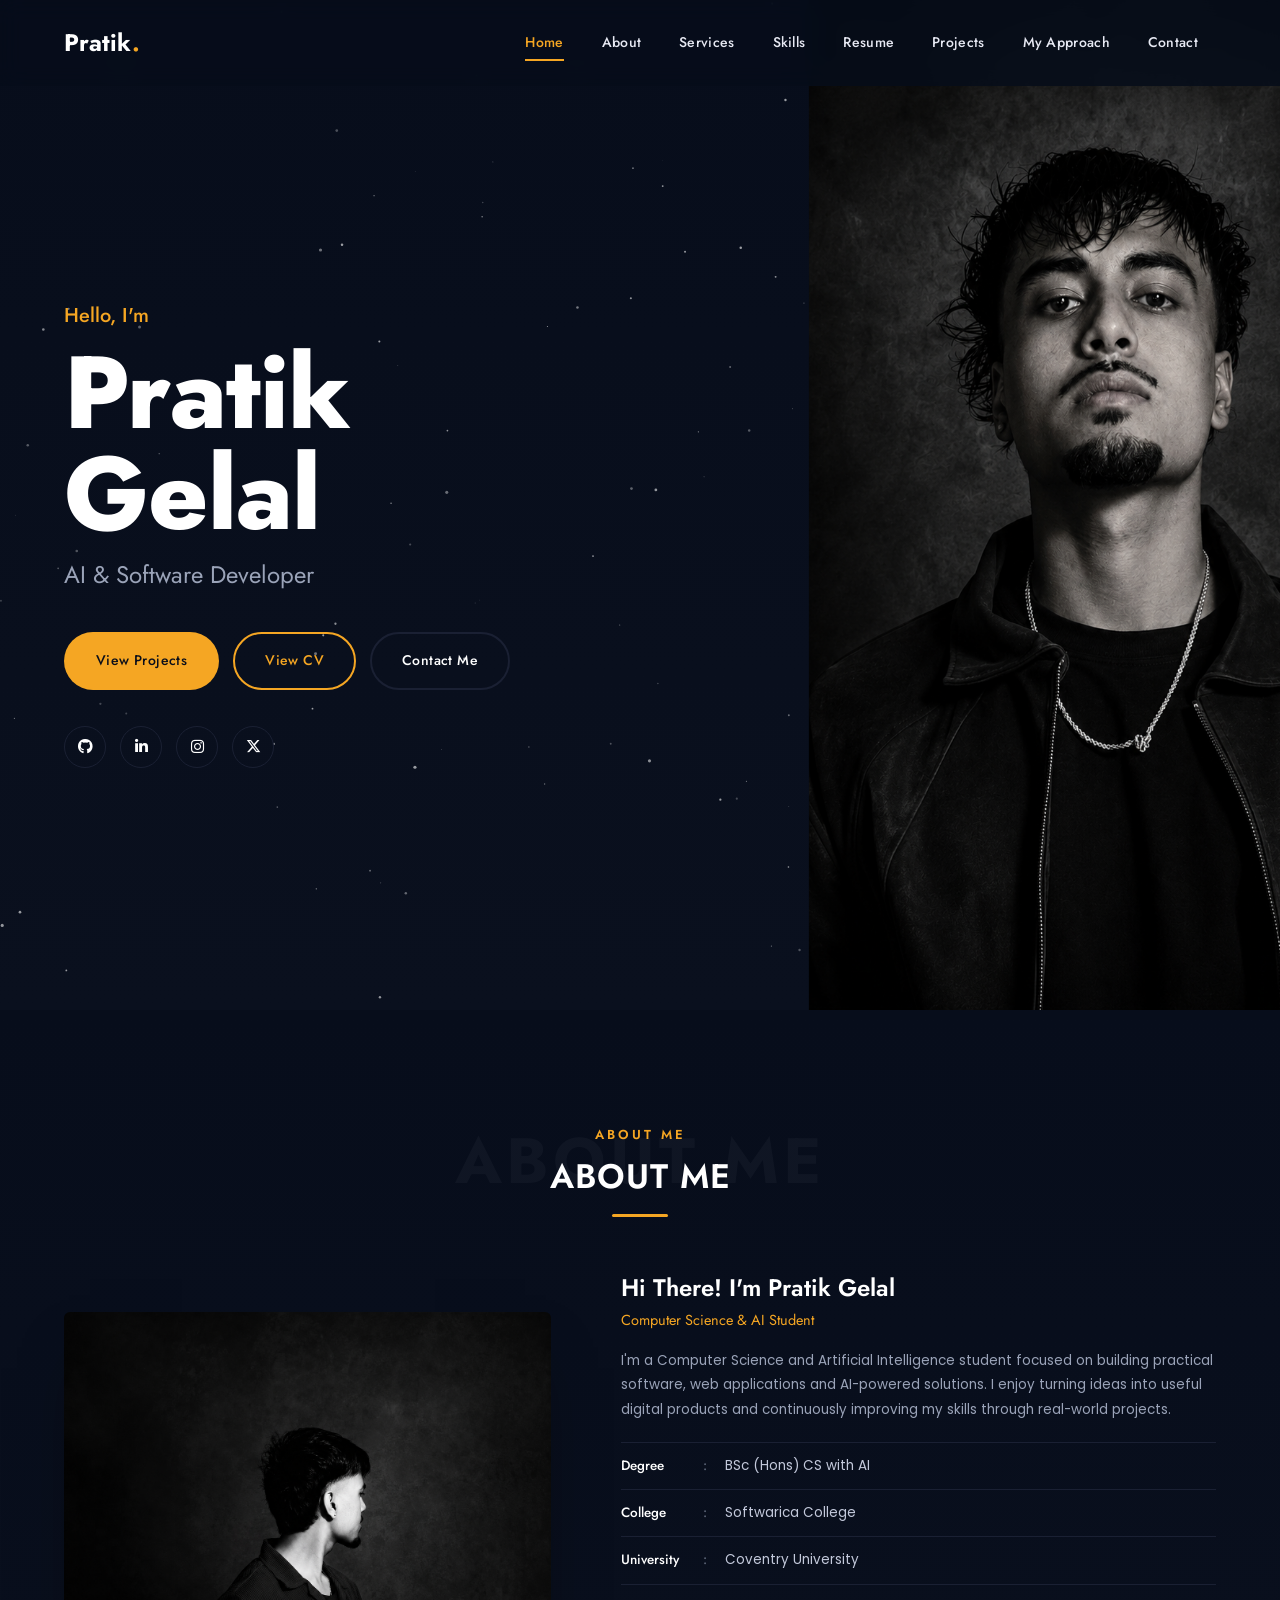
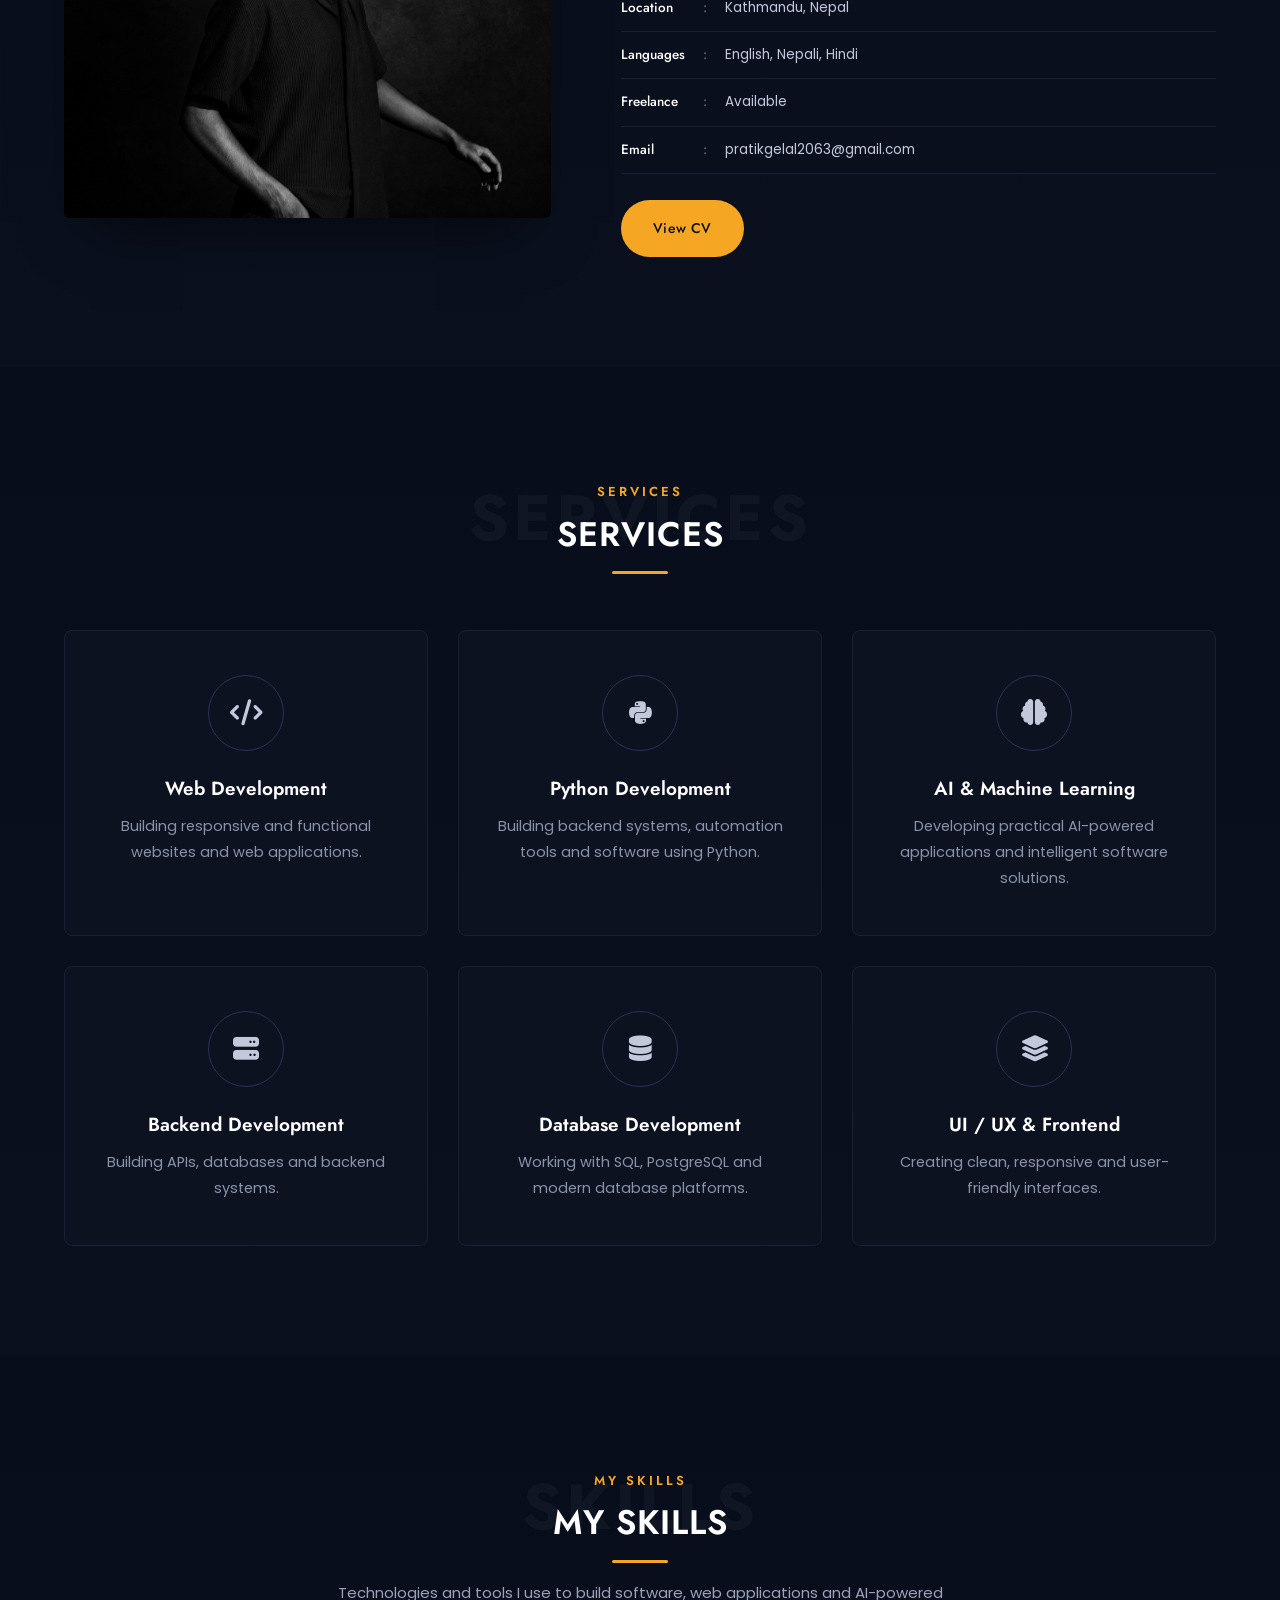
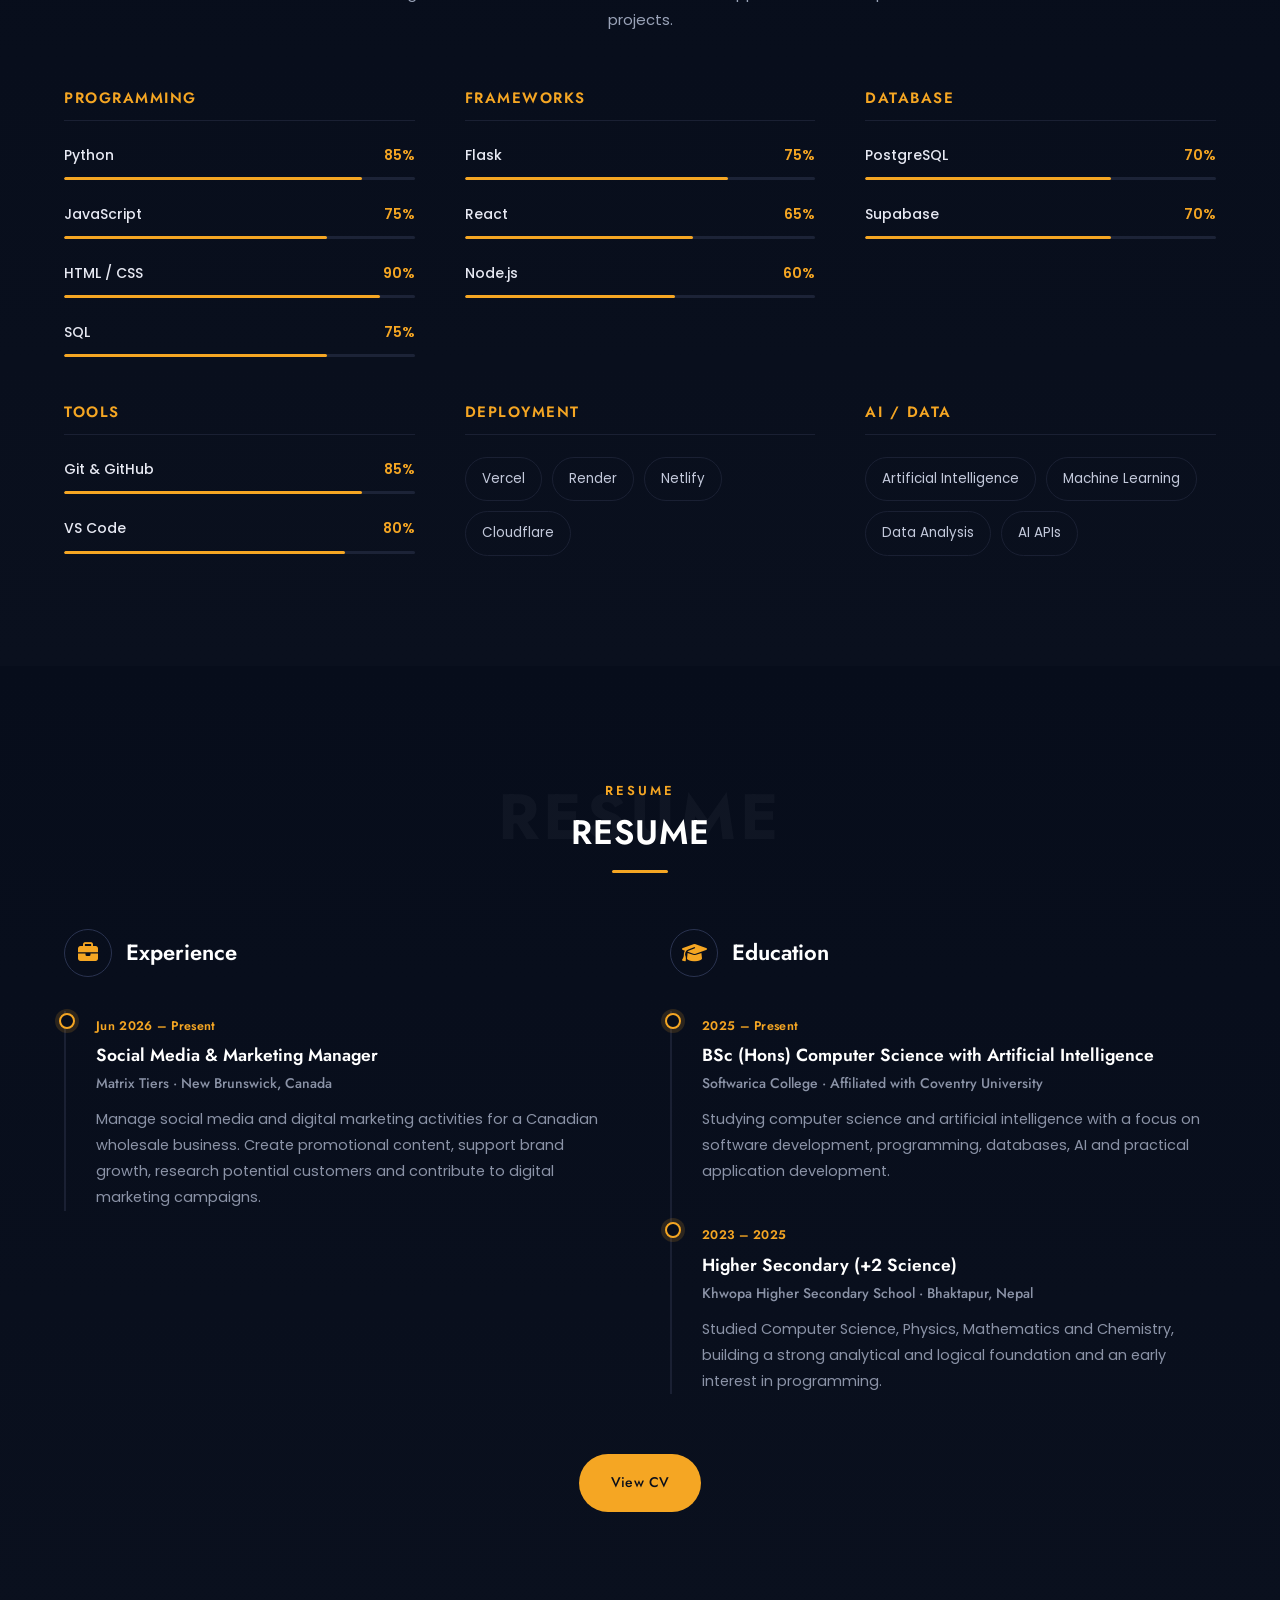
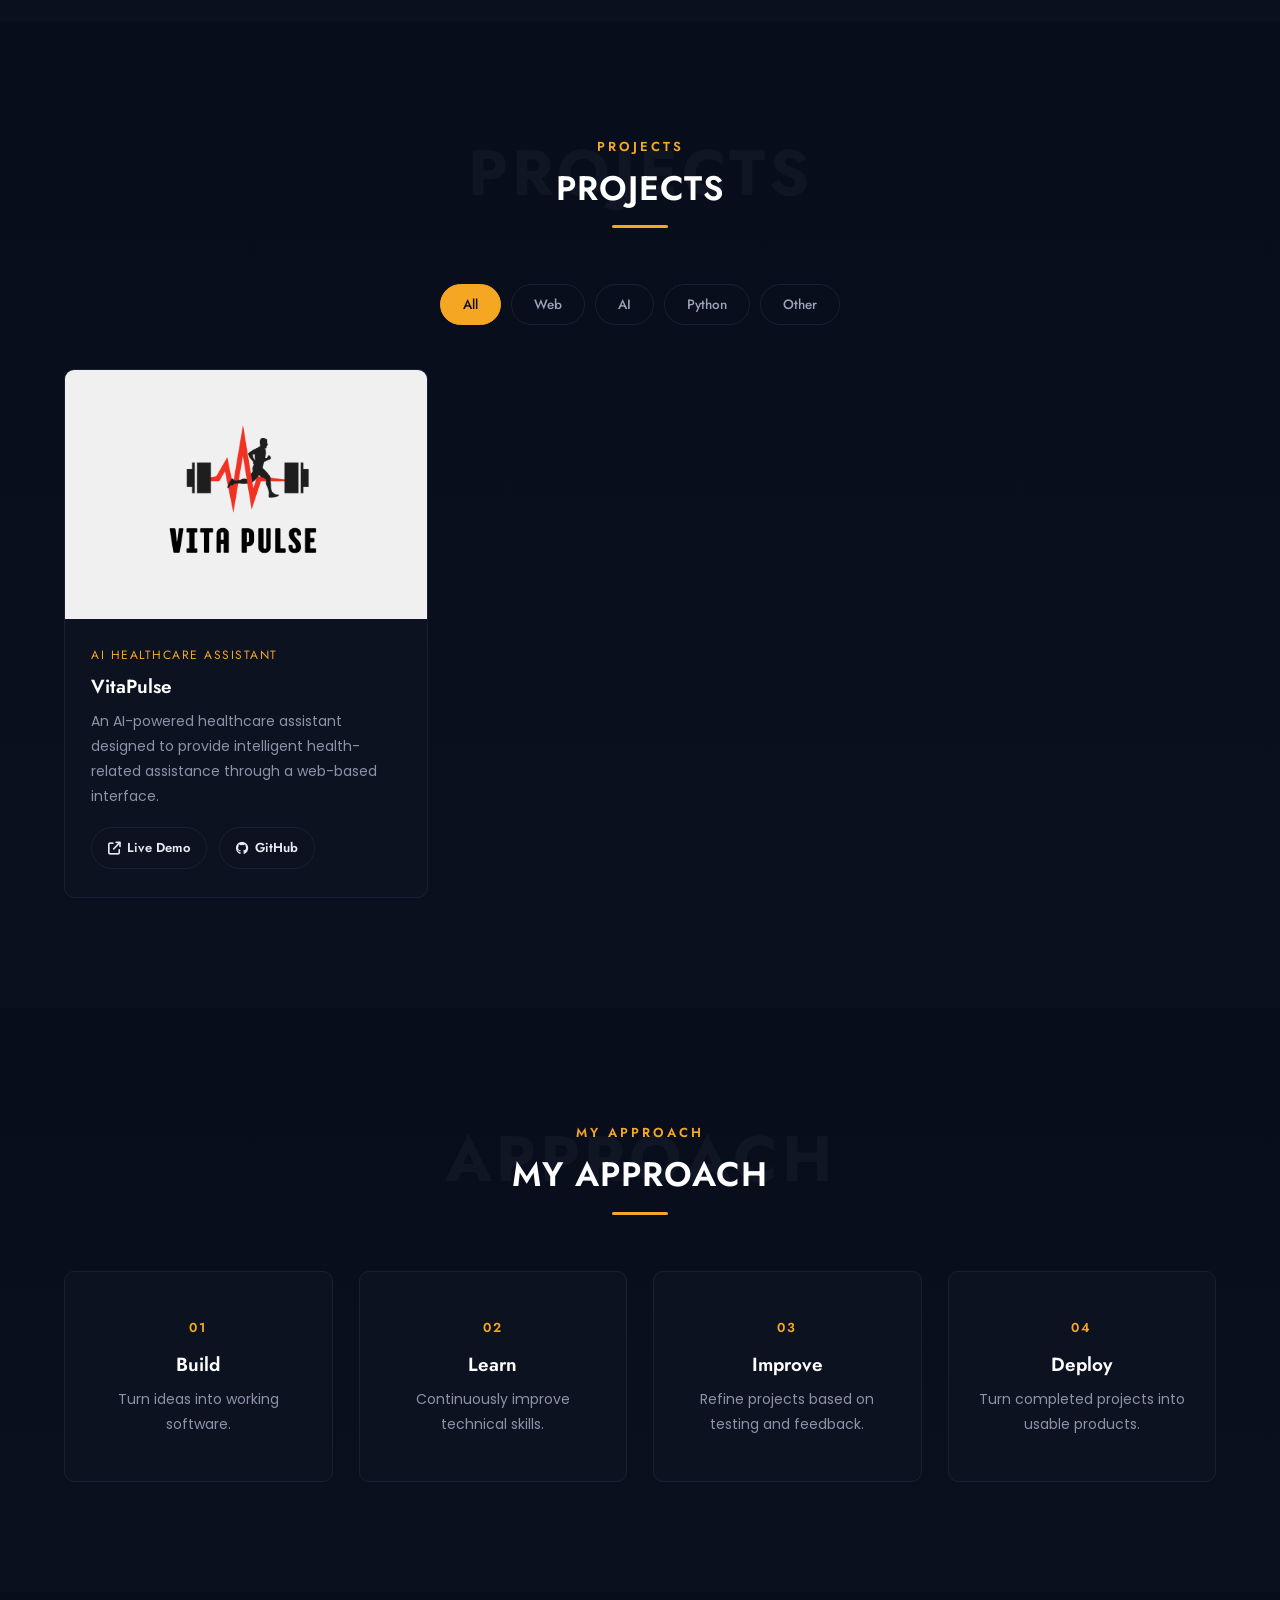
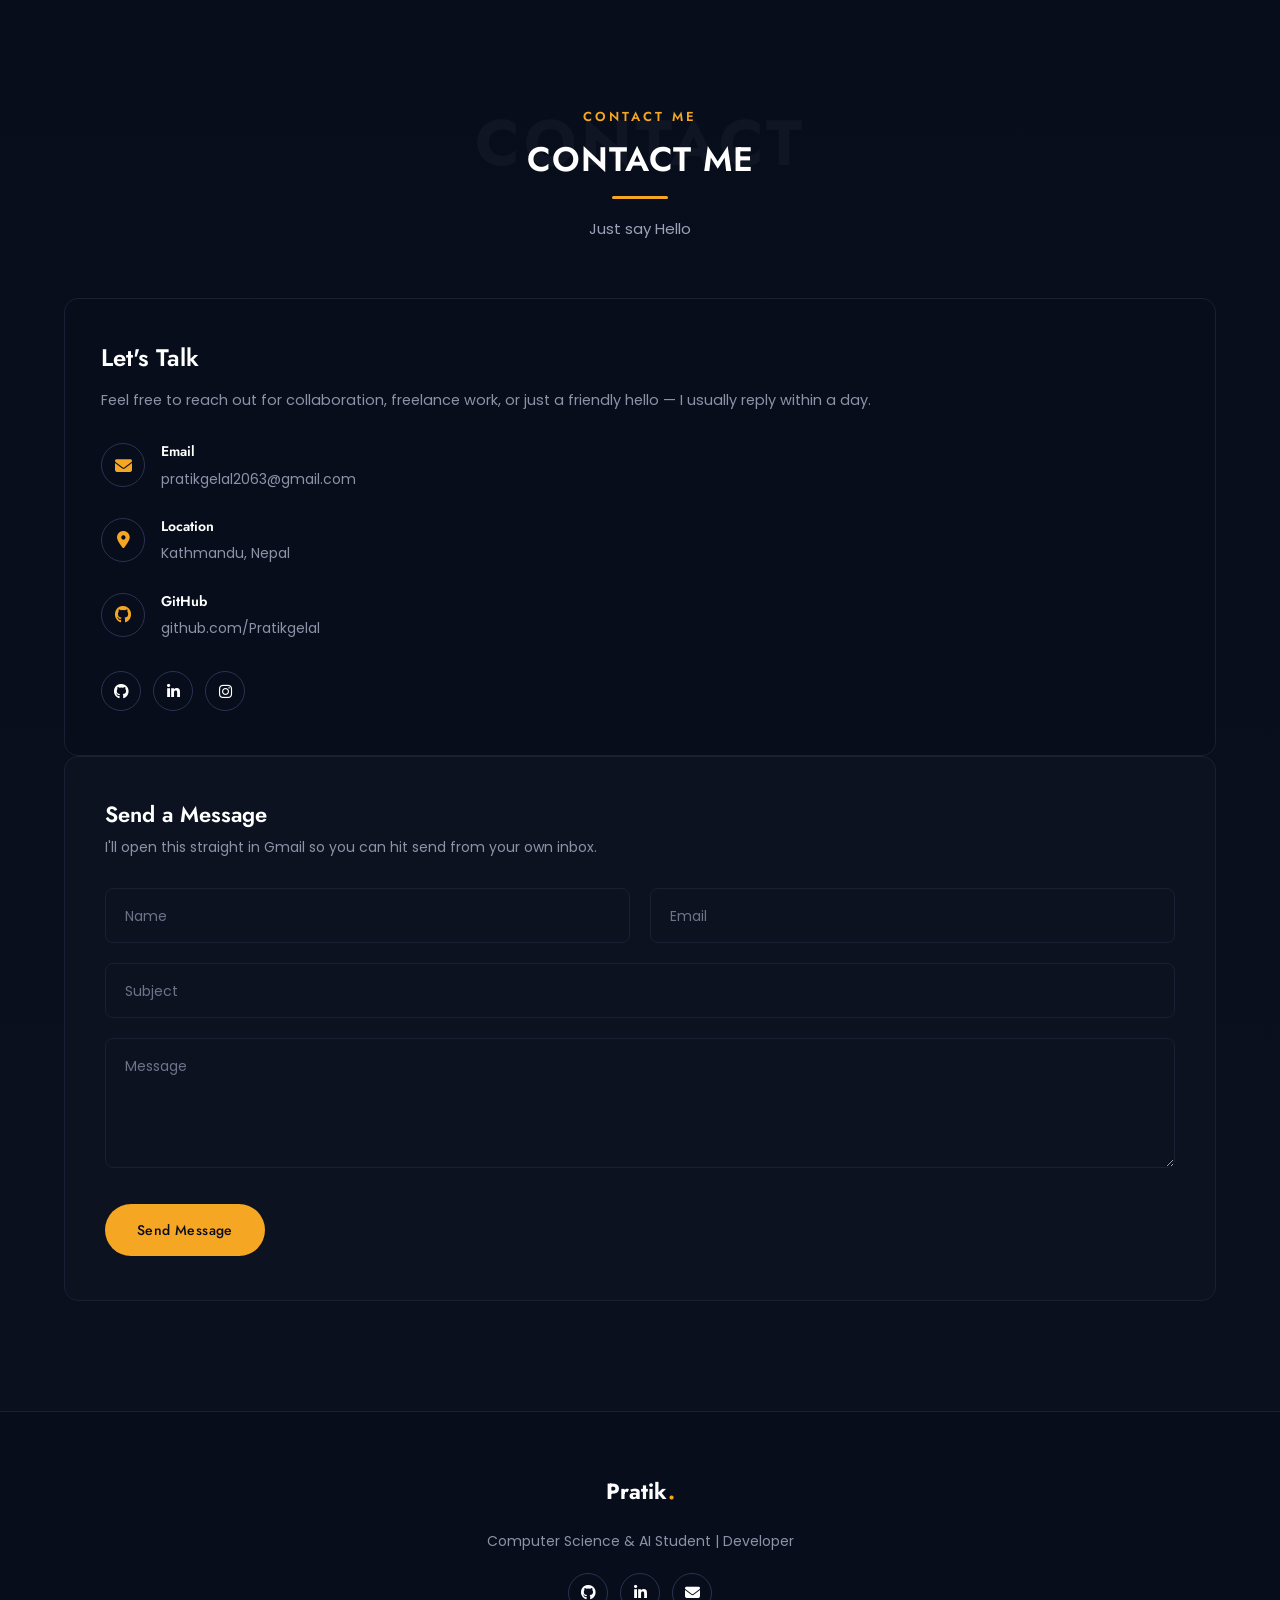
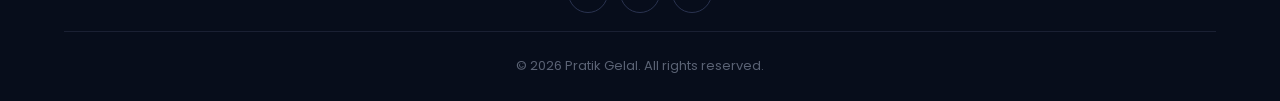
==== commit d8590d63: "Add new portfolio" ====
--- a/index.html
+++ b/index.html
@@ -1,869 +1,420 @@
 <!DOCTYPE html>
-
 <html lang="en">
-
 <head>
-
-  <meta charset="UTF-8" />
-
-  <meta name="viewport" content="width=device-width, initial-scale=1.0" />
-
-  <link rel="icon" type="image/png" href="LO.png" />
-
-  <title>Pratik Gelal | Portfolio</title>
-
-  <link rel="preconnect" href="https://fonts.googleapis.com">
-
-  <link rel="preconnect" href="https://fonts.gstatic.com" crossorigin>
-
-  <link
-    href="https://fonts.googleapis.com/css2?family=Syne:wght@400;500;600;700;800&family=DM+Sans:wght@300;400;500;600&display=swap"
-    rel="stylesheet">
-
-  <link rel="stylesheet" href="https://cdnjs.cloudflare.com/ajax/libs/font-awesome/6.5.2/css/all.min.css">
-
-  <link rel="stylesheet" href="style.css">
-
-
+<meta charset="UTF-8">
+<meta name="viewport" content="width=device-width, initial-scale=1.0">
+<title>Pratik Gelal | Computer Science &amp; AI Student | Developer</title>
+<link rel="icon" type="image/png" href="logo.png">
+<meta name="description" content="Pratik Gelal is a Computer Science and Artificial Intelligence student building web applications, AI-powered solutions and software projects.">
+<link rel="canonical" href="https://pratikgelal.com.np/">
+
+<!-- Open Graph -->
+<meta property="og:type" content="website">
+<meta property="og:title" content="Pratik Gelal | Computer Science & AI Student | Developer">
+<meta property="og:description" content="Pratik Gelal is a Computer Science and Artificial Intelligence student building web applications, AI-powered solutions and software projects.">
+<meta property="og:url" content="https://pratikgelal.com.np/">
+<meta property="og:image" content="https://pratikgelal.com.np/home.png">
+
+<!-- Twitter -->
+<meta name="twitter:card" content="summary_large_image">
+<meta name="twitter:title" content="Pratik Gelal | Computer Science & AI Student | Developer">
+<meta name="twitter:description" content="Pratik Gelal is a Computer Science and Artificial Intelligence student building web applications, AI-powered solutions and software projects.">
+<meta name="twitter:image" content="https://pratikgelal.com.np/home.png">
+
+<link rel="stylesheet" href="https://cdnjs.cloudflare.com/ajax/libs/font-awesome/6.5.1/css/all.min.css">
+<link rel="stylesheet" href="style.css">
 </head>
-
 <body>
 
 
-
-  <!-- Navbar -->
-
-  <nav class="navbar" id="navbar">
-
-    <div class="nav-container">
-
-      <a href="#home" class="nav-logo">Pratik<span class="dot">.</span></a>
-
-      <button class="nav-toggle" id="navToggle" aria-label="Toggle menu">
-
-        <i class="fas fa-bars"></i>
-
-      </button>
-
-      <div class="nav-links" id="navLinks">
-
-        <a href="#home" class="active">Home</a>
-
-        <a href="#about">About</a>
-
-        <a href="#education">Education</a>
-
-        <a href="#skills">Skills</a>
-
-        <a href="#projects">Projects</a>
-
-        <a href="blog.html">Blog</a>
-
-        <div class="nav-actions">
-
-          <a href="https://github.com/Pratikgelal" target="_blank" rel="noopener" class="nav-icon" aria-label="GitHub">
-
-            <i class="fab fa-github"></i>
-
-          </a>
-
-          <a href="mailto:pratikgelal2063@gmail.com?subject=Get%20in%20Touch" class="nav-cta">Get in Touch</a>
-
-        </div>
-
-      </div>
-
-    </div>
-
-  </nav>
-
-
-
-  <!-- Hero Section — UNCHANGED -->
-
-  <section class="hero" id="home">
-
-    <div class="hero-bg">
-
-      <div class="orb orb-1"></div>
-
-      <div class="orb orb-2"></div>
-
-      <div class="orb orb-3"></div>
-
-    </div>
-
-    <div class="float-icon fi-1"><i class="fas fa-code"></i></div>
-
-    <div class="float-icon fi-2"><i class="fas fa-brain"></i></div>
-
-    <div class="float-icon fi-3"><i class="fas fa-microchip"></i></div>
-
-    <div class="float-icon fi-4"><i class="fas fa-globe"></i></div>
-
-    <div class="float-icon fi-5"><i class="fas fa-bolt"></i></div>
-
-    <div class="float-icon fi-6"><i class="fas fa-database"></i></div>
-
-    <div class="hero-container">
-
-      <div class="hero-left">
-
-        <h1 class="hero-title">Hi there <span class="wave">👋</span><br>Welcome to my portfolio</h1>
-
-        <h2 class="hero-subtitle">I'm <span class="gradient-text glow-text">Pratik Gelal</span></h2>
-
-        <div class="hero-badges">
-
-          <span class="badge">AI Student</span>
-
-          <span class="badge">Web Developer</span>
-
-          <span class="badge">Creator</span>
-
-        </div>
-
-        <p class="hero-desc">Passionate about artificial intelligence and web development. Building innovative
-          solutions from Nepal.</p>
-
-        <div class="hero-buttons">
-
-          <a href="Pratik-Gelal-CV.pdf" target="_blank" class="btn btn-primary"><i class="fas fa-download"></i> View
-            Resume</a>
-
-          <a href="mailto:pratikgelal2063@gmail.com?subject=Hire%20Inquiry" class="btn btn-outline"><i
-              class="fas fa-envelope"></i> Hire Me</a>
-
-        </div>
-
-      </div>
-
-      <div class="hero-right">
-
-        <div class="profile-card">
-
-          <div class="card-glow"></div>
-
-          <div class="card-border"></div>
-
-          <div class="card-inner">
-
-            <img src="mypicc.jpg" alt="Pratik Gelal" class="profile-img">
-
-            <div class="profile-status"></div>
-
-          </div>
-
-          <div class="profile-label">AI Student</div>
-
-          <div class="orbit orbit-1">
-            <div class="orbit-dot"></div>
-          </div>
-
-          <div class="orbit orbit-2">
-            <div class="orbit-dot"></div>
-            <div class="orbit-dot gold"></div>
-          </div>
-
-          <div class="orbit orbit-3">
-            <div class="orbit-dot"></div>
-          </div>
-
-        </div>
-
-      </div>
-
-    </div>
-
-    <div class="hero-fade"></div>
-
-  </section>
-
-
-
-  <!-- About Section -->
-
-  <section class="section about" id="about">
-
-    <div class="section-header reveal">
-
-      <span class="section-tag">About Me</span>
-
-      <h2 class="section-title">Who <span class="gradient-text">I Am</span></h2>
-
-    </div>
-
+<!-- ============ HEADER ============ -->
+<header class="header" id="header">
+  <div class="container">
+    <a href="#home" class="logo">Pratik<span>.</span></a>
+    <nav class="nav-menu" id="navMenu">
+      <a href="#home" class="nav-link active">Home</a>
+      <a href="#about" class="nav-link">About</a>
+      <a href="#services" class="nav-link">Services</a>
+      <a href="#skills" class="nav-link">Skills</a>
+      <a href="#resume" class="nav-link">Resume</a>
+      <a href="#projects" class="nav-link">Projects</a>
+      <a href="#approach" class="nav-link">My Approach</a>
+      <a href="#contact" class="nav-link">Contact</a>
+    </nav>
+    <button class="nav-toggle" id="navToggle" aria-label="Toggle menu"><span></span></button>
+  </div>
+</header>
+
+<!-- ============ HERO ============ -->
+<section class="hero" id="home">
+  <canvas class="hero-canvas" id="heroCanvas"></canvas>
+  <div class="hero-image-wrap">
+    <div class="hero-image-frame">
+      <img src="home.png" alt="Portrait of Pratik Gelal">
+    </div>
+  </div>
+  <div class="container">
+    <div class="hero-text">
+      <p class="hero-eyebrow reveal">Hello, I'm</p>
+      <h1 class="hero-name reveal d1">Pratik<br>Gelal</h1>
+      <p class="hero-role reveal d2">AI &amp; Software Developer</p>
+      <div class="hero-cta reveal d3">
+        <a href="#projects" class="btn btn-solid">View Projects</a>
+        <a href="cv.pdf" class="btn btn-outline cv-trigger">View CV</a>
+        <a href="#contact" class="btn btn-ghost">Contact Me</a>
+      </div>
+      <div class="hero-social reveal d4">
+        <a href="https://github.com/Pratikgelal" target="_blank" rel="noopener" aria-label="GitHub"><i class="fa-brands fa-github"></i></a>
+        <a href="https://www.linkedin.com/in/pratik-gelal-9a840827a" target="_blank" rel="noopener" aria-label="LinkedIn"><i class="fa-brands fa-linkedin-in"></i></a>
+        <a href="https://www.instagram.com/pratik_gelal/" target="_blank" rel="noopener" aria-label="Instagram"><i class="fa-brands fa-instagram"></i></a>
+        <a href="https://x.com/PratikGelal10" target="_blank" rel="noopener" aria-label="X / Twitter"><i class="fa-brands fa-x-twitter"></i></a>
+      </div>
+    </div>
+  </div>
+</section>
+
+<!-- ============ ABOUT ============ -->
+<section class="about" id="about">
+  <div class="container">
+    <div class="section-head">
+      <span class="eyebrow reveal">About Me</span>
+      <h2 class="reveal d1" data-ghost="ABOUT ME">About Me</h2>
+    </div>
     <div class="about-grid">
-
-      <div class="about-image reveal">
-
-        <div class="img-frame glass">
-
-          <img src="image.webp" alt="Pratik Gelal">
-
-          <div class="img-overlay"></div>
-
-        </div>
-
-        <div class="deco-square sq-1"></div>
-
-        <div class="deco-square sq-2"></div>
-
-      </div>
-
-      <div class="about-content reveal">
-
-        <h3>AI Student &amp; Creative Developer</h3>
-
-        <p>I am currently pursuing a BSc (Hons) in Computer Science with Artificial Intelligence, where I am
-          developing strong foundations in programming, data structures, and intelligent systems. I love building
-          things that live on the internet — from websites to AI-powered applications.</p>
-
-        <p>My journey in tech started with curiosity and has grown into a passion for creating innovative solutions
-          that make a real impact. I constantly explore new technologies and push my boundaries to deliver exceptional
-          work.</p>
-
-        <div class="info-grid">
-
-          <div class="info-item">
-
-            <div class="info-icon"><i class="fas fa-map-marker-alt"></i></div>
-
-            <div><span class="info-label">Location</span><span class="info-value">Nepal</span></div>
-
-          </div>
-
-          <div class="info-item">
-
-            <div class="info-icon"><i class="fas fa-calendar"></i></div>
-
-            <div><span class="info-label">Age</span><span class="info-value">19 Years</span></div>
-
-          </div>
-
-          <div class="info-item">
-
-            <div class="info-icon"><i class="fas fa-graduation-cap"></i></div>
-
-            <div><span class="info-label">Degree</span><span class="info-value">BSc CS (AI)</span></div>
-
-          </div>
-
-          <div class="info-item">
-
-            <div class="info-icon"><i class="fas fa-heart"></i></div>
-
-            <div><span class="info-label">Passion</span><span class="info-value">AI &amp; Web Dev</span></div>
-
-          </div>
-
-        </div>
-
-      </div>
-
-    </div>
-
-  </section>
-
-
-
-  <!-- Education Section -->
-
-  <section class="section education" id="education">
-
-    <div class="edu-bg-grid"></div>
-
-    <div class="section-header reveal">
-
-      <span class="section-tag">My Academic Journey</span>
-
-      <h2 class="section-title">Edu<span class="gradient-text">cation</span></h2>
-
-    </div>
-
-    <div class="edu-timeline">
-
-      <div class="edu-line">
-        <div class="edu-line-fill" id="timelineFill"></div>
-      </div>
-
-
-
-      <div class="edu-item reveal" data-side="left">
-
-        <div class="edu-node">
-          <div class="edu-node-ring"></div><i class="fa-solid fa-graduation-cap"></i>
-        </div>
-
-        <div class="edu-card">
-
-          <div class="edu-card-header">
-
-            <div class="edu-card-icon"><i class="fa-solid fa-graduation-cap"></i></div>
-
-            <div class="edu-card-title">
-
-              <span class="edu-badge current">Current</span>
-
-              <h3>BSc (Hons) Computer Science with Artificial Intelligence</h3>
-
-              <p class="edu-institution"><i class="fa-solid fa-building-columns"></i> Softwarica College &mdash;
-                Affiliated with Coventry University</p>
-
-            </div>
-
-          </div>
-
-          <div class="edu-meta">
-
-            <span><i class="fa-solid fa-location-dot"></i> Kathmandu, Nepal</span>
-
-            <span><i class="fa-solid fa-calendar"></i> 2025 &ndash; Present</span>
-
-          </div>
-
-          <ul class="edu-points">
-
-            <li><i class="fa-solid fa-chevron-right"></i> Focus on AI, software development, and data technologies
-            </li>
-
-            <li><i class="fa-solid fa-chevron-right"></i> Learning Python, Data Structures &amp; Algorithms, and
-              Machine Learning</li>
-
-            <li><i class="fa-solid fa-chevron-right"></i> Building real-world projects and problem-solving skills</li>
-
-          </ul>
-
-          <div class="edu-tags">
-
-            <span>Python</span><span>AI / ML</span><span>Data Structures</span><span>Algorithms</span>
-
-          </div>
-
-        </div>
-
-      </div>
-
-
-
-      <div class="edu-item reveal" data-side="right">
-
-        <div class="edu-node">
-          <div class="edu-node-ring"></div><i class="fa-solid fa-school"></i>
-        </div>
-
-        <div class="edu-card">
-
-          <div class="edu-card-header">
-
-            <div class="edu-card-icon"><i class="fa-solid fa-school"></i></div>
-
-            <div class="edu-card-title">
-
-              <span class="edu-badge completed">Completed</span>
-
-              <h3>Higher Secondary (+2 Science)</h3>
-
-              <p class="edu-institution"><i class="fa-solid fa-building-columns"></i> Khwopa Higher Secondary School
-              </p>
-
-            </div>
-
-          </div>
-
-          <div class="edu-meta">
-
-            <span><i class="fa-solid fa-location-dot"></i> Bhaktapur, Nepal</span>
-
-            <span><i class="fa-solid fa-calendar"></i> 2023 &ndash; 2025</span>
-
-          </div>
-
-          <ul class="edu-points">
-
-            <li><i class="fa-solid fa-chevron-right"></i> Studied Computer Science, Physics, Mathematics, Chemistry
-            </li>
-
-            <li><i class="fa-solid fa-chevron-right"></i> Built strong analytical and logical foundation</li>
-
-            <li><i class="fa-solid fa-chevron-right"></i> Developed early interest in programming</li>
-
-          </ul>
-
-          <div class="edu-tags">
-
-            <span>Physics</span><span>Mathematics</span><span>Chemistry</span><span>Computer Science</span>
-
-          </div>
-
-        </div>
-
-      </div>
-
-    </div>
-
-
-
-    <!-- View Certificates Button -->
-
-    <div class="edu-cta reveal" style="text-align: center; margin-top: 50px; position: relative; z-index: 5;">
-
-      <a href="certificate.html" class="cert-btn">
-
-        <span class="cert-btn-glowing"></span>
-
-        <span class="cert-btn-border"></span>
-
-        <span class="cert-btn-inner">
-
-          <i class="fa-solid fa-award"></i>
-
-          <span>View My Certificates</span>
-
-          <i class="fa-solid fa-arrow-right arrow-move"></i>
-
-        </span>
-
-      </a>
-
-    </div>
-
-  </section>
-
-
-
-  <section class="skills" id="skills">
-    <canvas id="skillsCanvas"></canvas>
-
-    <div class="skills-header">
-      <span class="skills-subtitle">WHAT I WORK WITH</span>
-      <h2 class="skills-title">
-        My <span>Skills</span>
-      </h2>
-    </div>
-
+    <div class="about-img reveal-left">
+      <img src="about.png" alt="Pratik Gelal working on a laptop">
+    </div>
+    <div class="about-content">
+      <h3 class="reveal d1">Hi There! I'm Pratik Gelal</h3>
+      <span class="role reveal d1">Computer Science &amp; AI Student</span>
+      <p class="about-text reveal d2">I'm a Computer Science and Artificial Intelligence student focused on building practical software, web applications and AI-powered solutions. I enjoy turning ideas into useful digital products and continuously improving my skills through real-world projects.</p>
+      <ul class="about-info reveal d3">
+        <li><strong>Degree</strong> <span>BSc (Hons) CS with AI</span></li>
+        <li><strong>College</strong> <span>Softwarica College</span></li>
+        <li><strong>University</strong> <span>Coventry University</span></li>
+        <li><strong>Location</strong> <span>Kathmandu, Nepal</span></li>
+        <li><strong>Languages</strong> <span>English, Nepali, Hindi</span></li>
+        <li><strong>Freelance</strong> <span>Available</span></li>
+        <li><strong>Email</strong> <span>pratikgelal2063@gmail.com</span></li>
+      </ul>
+      <a href="cv.pdf" class="btn btn-solid reveal d4 cv-trigger">View CV</a>
+    </div>
+    </div>
+  </div>
+</section>
+
+<!-- ============ SERVICES ============ -->
+<section class="bg-alt" id="services">
+  <div class="container">
+    <div class="section-head">
+      <span class="eyebrow reveal">Services</span>
+      <h2 class="reveal d1" data-ghost="SERVICES">Services</h2>
+    </div>
+    <div class="services-grid">
+      <div class="service-card reveal d1">
+        <div class="service-icon"><i class="fa-solid fa-code"></i></div>
+        <h4>Web Development</h4>
+        <p>Building responsive and functional websites and web applications.</p>
+      </div>
+      <div class="service-card reveal d2">
+        <div class="service-icon"><i class="fa-brands fa-python"></i></div>
+        <h4>Python Development</h4>
+        <p>Building backend systems, automation tools and software using Python.</p>
+      </div>
+      <div class="service-card reveal d3">
+        <div class="service-icon"><i class="fa-solid fa-brain"></i></div>
+        <h4>AI &amp; Machine Learning</h4>
+        <p>Developing practical AI-powered applications and intelligent software solutions.</p>
+      </div>
+      <div class="service-card reveal d1">
+        <div class="service-icon"><i class="fa-solid fa-server"></i></div>
+        <h4>Backend Development</h4>
+        <p>Building APIs, databases and backend systems.</p>
+      </div>
+      <div class="service-card reveal d2">
+        <div class="service-icon"><i class="fa-solid fa-database"></i></div>
+        <h4>Database Development</h4>
+        <p>Working with SQL, PostgreSQL and modern database platforms.</p>
+      </div>
+      <div class="service-card reveal d3">
+        <div class="service-icon"><i class="fa-solid fa-layer-group"></i></div>
+        <h4>UI / UX &amp; Frontend</h4>
+        <p>Creating clean, responsive and user-friendly interfaces.</p>
+      </div>
+    </div>
+  </div>
+</section>
+
+<!-- ============ SKILLS ============ -->
+<section id="skills">
+  <div class="container">
+    <div class="section-head">
+      <span class="eyebrow reveal">My Skills</span>
+      <h2 class="reveal d1" data-ghost="SKILLS">My Skills</h2>
+      <p class="reveal d2">Technologies and tools I use to build software, web applications and AI-powered projects.</p>
+    </div>
     <div class="skills-grid">
-
-      <div class="skill-card">
-        <i class="fa-brands fa-html5"></i>
-        <h3>HTML 5</h3>
-      </div>
-
-      <div class="skill-card">
-        <i class="fa-brands fa-css3-alt"></i>
-        <h3>CSS</h3>
-      </div>
-
-      <div class="skill-card">
-        <i class="fa-brands fa-js"></i>
-        <h3>JavaScript</h3>
-      </div>
-
-      <div class="skill-card">
-        <i class="fa-brands fa-python"></i>
-        <h3>Python</h3>
-      </div>
-
-      <div class="skill-card">
-        <i class="fa-brands fa-github"></i>
-        <h3>Git & GitHub</h3>
-      </div>
-
-      <div class="skill-card">
-        <i class="fa-solid fa-database"></i>
-        <h3>SQL</h3>
-      </div>
-
-      <div class="skill-card">
-        <i class="fa-solid fa-terminal"></i>
-        <h3>VS Code</h3>
-      </div>
-
-      <div class="skill-card">
-        <i class="fa-solid fa-cloud"></i>
-        <h3>Cloud Basics</h3>
-      </div>
-
-    </div>
-  </section>
-
-
-
-  <!-- Projects Section -->
-
-  <section class="section projects" id="projects">
-
-    <div class="section-header reveal">
-
-      <span class="section-tag">What I've Built</span>
-
-      <h2 class="section-title">My <span class="gradient-text">Projects</span></h2>
-
-    </div>
-
-
-
-    <div class="proj-filters reveal">
-
-      <button class="proj-filter active" data-filter="all"><i class="fa-solid fa-layer-group"></i> All</button>
-
-      <button class="proj-filter" data-filter="web"><i class="fa-solid fa-globe"></i> Web</button>
-
-      <button class="proj-filter" data-filter="ai"><i class="fa-solid fa-brain"></i> AI / Tools</button>
-
-    </div>
-
-
-
-    <div class="proj-grid" id="projGrid">
-
-
-      <!-- VitaPulse -->
-
-      <div class="proj-card reveal" data-category="ai">
-
-        <div class="proj-card-top">
-
-          <div class="proj-icon-wrap red">
-
-            <i class="fa-solid fa-heart-pulse"></i>
-
-          </div>
-
-          <div class="proj-badges-row">
-
-            <span class="proj-status-live"><span class="live-dot"></span> Completed</span>
-
-            <span class="proj-year-tag">2026</span>
-
-          </div>
-
-        </div>
-
-        <div class="proj-vitapulse-logo">
-
-          <img src="Vita_pulse.png" alt="VitaPulse Logo">
-
-        </div>
-
-        <div class="proj-info">
-
-          <h3 class="proj-name">VitaPulse</h3>
-
-          <p class="proj-desc">An AI-Based Smart Healthcare Assistant. Intelligent health monitoring, symptom
-            analysis, and personalised healthcare recommendations powered by machine learning.</p>
-
-        </div>
-
-        <div class="proj-stack">
-
-          <span class="stag ai">Python</span><span class="stag ai">AI / ML</span><span
-            class="stag deploy">Healthcare</span>
-
-        </div>
-
-        <div class="proj-links">
-
-          <a href="https://vitapulse-6j8b.onrender.com/" target="_blank" rel="noopener noreferrer"
-            class="plink primary"><i class="fa-solid fa-rocket"></i> Live Site</a>
-
-          <a href="https://github.com/Pratikgelal/vitapulse" target="_blank" rel="noopener noreferrer"
-            class="plink secondary"><i class="fa-brands fa-github"></i> Watch on GitHub</a>
-
-        </div>
-
-      </div>
-
-
-
-
-      <!-- Coming Soon -->
-
-      <div class="proj-card reveal cs-card" data-category="web">
-
-        <div class="proj-card-top">
-
-          <div class="proj-icon-wrap purple">
-
-            <i class="fa-solid fa-code"></i>
-
-          </div>
-
-          <div class="proj-badges-row">
-
-            <span class="proj-status-soon">Coming Soon</span>
-
-          </div>
-
-        </div>
-
-        <div class="proj-info">
-
-          <h3 class="proj-name" style="color:#555;">Next Project</h3>
-
-          <p class="proj-desc">Currently building something new. Stay tuned for more projects as I grow my skills in
-            web development and AI.</p>
-
-        </div>
-
-        <div class="proj-stack">
-
-          <span class="stag" style="color:#555;border-color:rgba(255,255,255,0.08);background:transparent;">TBA</span>
-
-        </div>
-
-        <div class="proj-links">
-
-          <a href="https://www.linkedin.com/in/pratik-gelal-9a840827a" target="_blank" class="plink secondary"><i
-              class="fa-brands fa-linkedin"></i> Follow Updates</a>
-
-        </div>
-
-      </div>
-
-
-
-    </div>
-
-
-
-    <div class="proj-cta reveal">
-
-      <p>More projects on the way as I continue building &amp; learning.</p>
-
-      <a href="https://github.com/Pratikgelal" target="_blank" class="plink secondary"><i
-          class="fa-brands fa-github"></i> View GitHub Profile</a>
-
-    </div>
-
-  </section>
-
-
-
-  <!-- Contact Section -->
-
-  <section class="section contact" id="contact">
-
-    <div class="section-header reveal">
-
-      <span class="section-tag">Get in Touch</span>
-
-      <h2 class="section-title">Contact <span class="gradient-text">Me</span></h2>
-
-      <p class="contact-subtitle">Feel free to reach out for collaboration or just a friendly hello.</p>
-
-    </div>
-
-    <div class="contact-wrapper">
-
-      <div class="contact-info reveal">
-
-        <div class="contact-card" onclick="copyEmail(this)">
-
-          <div class="contact-icon"><i class="fa-solid fa-envelope"></i></div>
-
-          <div class="contact-detail">
-
-            <span class="contact-label">Email</span>
-
-            <span class="contact-value">pratikgelal2063@gmail.com</span>
-
-            <span class="copy-hint"><i class="fa-solid fa-copy"></i> Click to copy</span>
-
-          </div>
-
-          <span class="copied-msg">Copied!</span>
-
-        </div>
-
-        <a href="https://www.linkedin.com/in/pratik-gelal-9a840827a" target="_blank" class="contact-card">
-
-          <div class="contact-icon linkedin"><i class="fa-brands fa-linkedin"></i></div>
-
-          <div class="contact-detail">
-
-            <span class="contact-label">LinkedIn</span>
-
-            <span class="contact-value">pratik-gelal-9a840827a</span>
-
-            <span class="copy-hint"><i class="fa-solid fa-arrow-up-right-from-square"></i> Open profile</span>
-
-          </div>
-
-        </a>
-
-        <a href="https://github.com/Pratikgelal" target="_blank" class="contact-card">
-
-          <div class="contact-icon github"><i class="fa-brands fa-github"></i></div>
-
-          <div class="contact-detail">
-
-            <span class="contact-label">GitHub</span>
-
-            <span class="contact-value">github.com/Pratikgelal</span>
-
-            <span class="copy-hint"><i class="fa-solid fa-arrow-up-right-from-square"></i> View repositories</span>
-
-          </div>
-
-        </a>
-
-        <a href="https://www.instagram.com/pratik_gelal/?hl=en" target="_blank" class="contact-card">
-
-          <div class="contact-icon instagram"><i class="fa-brands fa-instagram"></i></div>
-
-          <div class="contact-detail">
-
-            <span class="contact-label">Instagram</span>
-
-            <span class="contact-value">@pratik_gelal</span>
-
-            <span class="copy-hint"><i class="fa-solid fa-arrow-up-right-from-square"></i> Follow me</span>
-
-          </div>
-
-        </a>
-
-        <div class="contact-tagline"><i class="fa-solid fa-rocket"></i> Let's build something amazing together!</div>
-
-      </div>
-
-      <div class="contact-form-wrap reveal">
-
-        <div class="contact-form-card">
-
-          <h3>Send a Message</h3>
-
-          <div class="form-group">
-
-            <label for="c-name">Your Name</label>
-
-            <input type="text" id="c-name" placeholder="John Doe">
-
-          </div>
-
-          <div class="form-group">
-
-            <label for="c-email">Your Email</label>
-
-            <input type="email" id="c-email" placeholder="john@example.com">
-
-          </div>
-
-          <div class="form-group">
-
-            <label for="c-msg">Message</label>
-
-            <textarea id="c-msg" rows="4" placeholder="Hi Pratik, I'd love to collaborate..."></textarea>
-
-          </div>
-
-          <button class="btn btn-primary send-btn" onclick="sendMessage()"><i class="fa-solid fa-paper-plane"></i>
-            Send Message</button>
-
-          <p class="form-note" id="form-note"></p>
-
-        </div>
-
-      </div>
-
-    </div>
-
-    <a href="blog.html" class="blog-cta-btn">
-
-      <i class="fas fa-pen-nib"></i>
-
-      <span>Read My Blog</span>
-
-    </a>
-
-  </section>
-
-
-
-  <!-- Footer -->
-
-  <footer class="footer">
-
-    <div class="footer-inner">
-
-      <div class="footer-brand">
-
-        <a href="#home" class="footer-logo-text">Pratik<span class="dot">.</span></a>
-
-        <p>AI Engineer &amp; CS Student based in Kathmandu, Nepal.</p>
-
-        <div class="footer-socials">
-
-          <a href="https://www.linkedin.com/in/pratik-gelal-9a840827a" target="_blank"><i
-              class="fa-brands fa-linkedin"></i></a>
-
-          <a href="https://github.com/Pratikgelal" target="_blank"><i class="fa-brands fa-github"></i></a>
-
-          <a href="https://x.com/PratikGelal10" target="_blank"><i class="fa-brands fa-x-twitter"></i></a>
-
-          <a href="https://www.instagram.com/pratik_gelal/?hl=en" target="_blank"><i
-              class="fa-brands fa-instagram"></i></a>
-
-          <a href="https://www.youtube.com/@P4TR1X_NP" target="_blank"><i class="fa-brands fa-youtube"></i></a>
-
-        </div>
-
-      </div>
-
-      <div class="footer-nav">
-
-        <h4>Quick Links</h4>
-
-        <ul>
-
-          <li><a href="#home">Home</a></li>
-
-          <li><a href="#about">About</a></li>
-
-          <li><a href="#education">Education</a></li>
-
-          <li><a href="#skills">Skills</a></li>
-
-          <li><a href="#projects">Projects</a></li>
-
-          <li><a href="#contact">Contact</a></li>
-
-        </ul>
-
-      </div>
-
-      <div class="footer-contact-col">
-
-        <h4>Contact</h4>
-
-        <p>Based in Kathmandu, Nepal</p>
-
-        <a href="mailto:pratikgelal2063@gmail.com" class="footer-email-link">pratikgelal2063@gmail.com</a>
-
-        <a href="mailto:pratikgelal2063@gmail.com" class="btn btn-outline btn-small footer-email-btn">Email Me</a>
-
-      </div>
-
-    </div>
-
-    <div class="footer-bottom">
-
-      <p>&copy; <span id="year"></span> Pratik Gelal. All Rights Reserved. &nbsp;|&nbsp; Designed &amp; Built by
-        Pratik &nbsp;|&nbsp; <a href="/privacy-policy.html">Privacy Policy</a></p>
-
-      <a href="#home" class="scroll-top" title="Back to Top"><i class="fa-solid fa-arrow-up"></i></a>
-
-    </div>
-
-  </footer>
-
-
-
-  </div> <!-- /#siteContent -->
-
-  <script src="script.js"></script>
-
+      <div class="skill-cat reveal d1">
+        <h4>Programming</h4>
+        <div class="skill-bar" data-value="85"><div class="skill-top"><span>Python</span><span class="pct">85%</span></div><div class="skill-track"><div class="skill-fill"></div></div></div>
+        <div class="skill-bar" data-value="75"><div class="skill-top"><span>JavaScript</span><span class="pct">75%</span></div><div class="skill-track"><div class="skill-fill"></div></div></div>
+        <div class="skill-bar" data-value="90"><div class="skill-top"><span>HTML / CSS</span><span class="pct">90%</span></div><div class="skill-track"><div class="skill-fill"></div></div></div>
+        <div class="skill-bar" data-value="75"><div class="skill-top"><span>SQL</span><span class="pct">75%</span></div><div class="skill-track"><div class="skill-fill"></div></div></div>
+      </div>
+      <div class="skill-cat reveal d2">
+        <h4>Frameworks</h4>
+        <div class="skill-bar" data-value="75"><div class="skill-top"><span>Flask</span><span class="pct">75%</span></div><div class="skill-track"><div class="skill-fill"></div></div></div>
+        <div class="skill-bar" data-value="65"><div class="skill-top"><span>React</span><span class="pct">65%</span></div><div class="skill-track"><div class="skill-fill"></div></div></div>
+        <div class="skill-bar" data-value="60"><div class="skill-top"><span>Node.js</span><span class="pct">60%</span></div><div class="skill-track"><div class="skill-fill"></div></div></div>
+      </div>
+      <div class="skill-cat reveal d3">
+        <h4>Database</h4>
+        <div class="skill-bar" data-value="70"><div class="skill-top"><span>PostgreSQL</span><span class="pct">70%</span></div><div class="skill-track"><div class="skill-fill"></div></div></div>
+        <div class="skill-bar" data-value="70"><div class="skill-top"><span>Supabase</span><span class="pct">70%</span></div><div class="skill-track"><div class="skill-fill"></div></div></div>
+      </div>
+      <div class="skill-cat reveal d1">
+        <h4>Tools</h4>
+        <div class="skill-bar" data-value="85"><div class="skill-top"><span>Git &amp; GitHub</span><span class="pct">85%</span></div><div class="skill-track"><div class="skill-fill"></div></div></div>
+        <div class="skill-bar" data-value="80"><div class="skill-top"><span>VS Code</span><span class="pct">80%</span></div><div class="skill-track"><div class="skill-fill"></div></div></div>
+      </div>
+      <div class="skill-cat reveal d2">
+        <h4>Deployment</h4>
+        <div class="tag-cloud">
+          <span>Vercel</span><span>Render</span><span>Netlify</span><span>Cloudflare</span>
+        </div>
+      </div>
+      <div class="skill-cat reveal d3">
+        <h4>AI / Data</h4>
+        <div class="tag-cloud">
+          <span>Artificial Intelligence</span><span>Machine Learning</span><span>Data Analysis</span><span>AI APIs</span>
+        </div>
+      </div>
+    </div>
+  </div>
+</section>
+
+<!-- ============ RESUME ============ -->
+<section class="bg-alt" id="resume">
+  <div class="container">
+    <div class="section-head">
+      <span class="eyebrow reveal">Resume</span>
+      <h2 class="reveal d1" data-ghost="RESUME">Resume</h2>
+    </div>
+    <div class="resume-grid">
+      <div>
+        <div class="resume-col-head reveal-left">
+          <div class="ic"><i class="fa-solid fa-briefcase"></i></div>
+          <h3>Experience</h3>
+        </div>
+        <div class="timeline">
+          <div class="timeline-item reveal-left d1">
+            <span class="date">Jun 2026 – Present</span>
+            <h4>Social Media &amp; Marketing Manager</h4>
+            <span class="org">Matrix Tiers · New Brunswick, Canada</span>
+            <p>Manage social media and digital marketing activities for a Canadian wholesale business. Create promotional content, support brand growth, research potential customers and contribute to digital marketing campaigns.</p>
+          </div>
+        </div>
+      </div>
+      <div>
+        <div class="resume-col-head reveal-right">
+          <div class="ic"><i class="fa-solid fa-graduation-cap"></i></div>
+          <h3>Education</h3>
+        </div>
+        <div class="timeline">
+          <div class="timeline-item reveal-right d1">
+            <span class="date">2025 – Present</span>
+            <h4>BSc (Hons) Computer Science with Artificial Intelligence</h4>
+            <span class="org">Softwarica College · Affiliated with Coventry University</span>
+            <p>Studying computer science and artificial intelligence with a focus on software development, programming, databases, AI and practical application development.</p>
+          </div>
+          <div class="timeline-item reveal-right d2">
+            <span class="date">2023 – 2025</span>
+            <h4>Higher Secondary (+2 Science)</h4>
+            <span class="org">Khwopa Higher Secondary School · Bhaktapur, Nepal</span>
+            <p>Studied Computer Science, Physics, Mathematics and Chemistry, building a strong analytical and logical foundation and an early interest in programming.</p>
+          </div>
+        </div>
+      </div>
+    </div>
+    <div class="resume-cta reveal">
+      <a href="cv.pdf" class="btn btn-solid cv-trigger">View CV</a>
+    </div>
+  </div>
+</section>
+
+<!-- ============ PROJECTS ============ -->
+<section id="projects">
+  <div class="container">
+    <div class="section-head">
+      <span class="eyebrow reveal">Projects</span>
+      <h2 class="reveal d1" data-ghost="PROJECTS">Projects</h2>
+    </div>
+    <div class="filter-bar reveal d2">
+      <button class="active" data-filter="all">All</button>
+      <button data-filter="web">Web</button>
+      <button data-filter="ai">AI</button>
+      <button data-filter="python">Python</button>
+      <button data-filter="other">Other</button>
+    </div>
+    <div class="projects-grid" id="projectsGrid">
+      <div class="project-card reveal d1" data-cat="ai python web">
+        <div class="project-thumb">
+          <img src="vitapulse.png" alt="VitaPulse project thumbnail">
+          <div class="project-overlay"><span class="tech">Python · Flask · PostgreSQL · Supabase</span></div>
+        </div>
+        <div class="project-body">
+          <span class="project-cat">AI Healthcare Assistant</span>
+          <h4>VitaPulse</h4>
+          <p>An AI-powered healthcare assistant designed to provide intelligent health-related assistance through a web-based interface.</p>
+          <div class="project-links">
+            <a href="https://vitapulse-6j8b.onrender.com/" target="_blank" rel="noopener"><i class="fa-solid fa-arrow-up-right-from-square"></i> Live Demo</a>
+            <a href="https://github.com/Pratikgelal/vitapulse" target="_blank" rel="noopener"><i class="fa-brands fa-github"></i> GitHub</a>
+          </div>
+        </div>
+      </div>
+    </div>
+  </div>
+</section>
+
+<!-- ============ APPROACH (Reviews replacement) ============ -->
+<section class="bg-alt" id="approach">
+  <div class="container">
+    <div class="section-head">
+      <span class="eyebrow reveal">My Approach</span>
+      <h2 class="reveal d1" data-ghost="APPROACH">My Approach</h2>
+    </div>
+    <div class="approach-grid">
+      <div class="approach-card reveal d1">
+        <div class="approach-num">01</div>
+        <h4>Build</h4>
+        <p>Turn ideas into working software.</p>
+      </div>
+      <div class="approach-card reveal d2">
+        <div class="approach-num">02</div>
+        <h4>Learn</h4>
+        <p>Continuously improve technical skills.</p>
+      </div>
+      <div class="approach-card reveal d3">
+        <div class="approach-num">03</div>
+        <h4>Improve</h4>
+        <p>Refine projects based on testing and feedback.</p>
+      </div>
+      <div class="approach-card reveal d4">
+        <div class="approach-num">04</div>
+        <h4>Deploy</h4>
+        <p>Turn completed projects into usable products.</p>
+      </div>
+    </div>
+  </div>
+</section>
+
+<!-- ============ CONTACT ============ -->
+<section id="contact">
+  <div class="container">
+    <div class="section-head" style="max-width:100%;margin-bottom:56px;">
+      <span class="eyebrow reveal">Contact Me</span>
+      <h2 class="reveal d1" data-ghost="CONTACT">Contact Me</h2>
+      <p class="reveal d2">Just say Hello</p>
+    </div>
+    <div class="contact-body-grid" style="display:contents;">
+      <div class="contact-info-card reveal-left">
+        <h3>Let's Talk</h3>
+        <p>Feel free to reach out for collaboration, freelance work, or just a friendly hello — I usually reply within a day.</p>
+        <div class="contact-item">
+          <div class="ic"><i class="fa-solid fa-envelope"></i></div>
+          <div><h5>Email</h5><a href="mailto:pratikgelal2063@gmail.com">pratikgelal2063@gmail.com</a></div>
+        </div>
+        <div class="contact-item">
+          <div class="ic"><i class="fa-solid fa-location-dot"></i></div>
+          <div><h5>Location</h5><span>Kathmandu, Nepal</span></div>
+        </div>
+        <div class="contact-item">
+          <div class="ic"><i class="fa-brands fa-github"></i></div>
+          <div><h5>GitHub</h5><a href="https://github.com/Pratikgelal" target="_blank" rel="noopener">github.com/Pratikgelal</a></div>
+        </div>
+        <div class="contact-social">
+          <a href="https://github.com/Pratikgelal" target="_blank" rel="noopener" aria-label="GitHub"><i class="fa-brands fa-github"></i></a>
+          <a href="https://www.linkedin.com/in/pratik-gelal-9a840827a" target="_blank" rel="noopener" aria-label="LinkedIn"><i class="fa-brands fa-linkedin-in"></i></a>
+          <a href="https://www.instagram.com/pratik_gelal/" target="_blank" rel="noopener" aria-label="Instagram"><i class="fa-brands fa-instagram"></i></a>
+        </div>
+      </div>
+
+      <form class="contact-form reveal-right" id="contactForm" novalidate>
+        <h3>Send a Message</h3>
+        <p>I'll open this straight in Gmail so you can hit send from your own inbox.</p>
+        <div class="form-row">
+          <div class="field">
+            <input type="text" id="cf-name" placeholder=" " required>
+            <label for="cf-name">Name</label>
+          </div>
+          <div class="field">
+            <input type="email" id="cf-email" placeholder=" " required>
+            <label for="cf-email">Email</label>
+          </div>
+        </div>
+        <div class="field" style="margin-bottom:20px;">
+          <input type="text" id="cf-subject" placeholder=" " required>
+          <label for="cf-subject">Subject</label>
+        </div>
+        <div class="field" style="margin-bottom:6px;">
+          <textarea id="cf-message" placeholder=" " required></textarea>
+          <label for="cf-message">Message</label>
+        </div>
+        <div class="field-error" id="cf-error"></div>
+        <div class="form-foot">
+          <button type="submit" class="btn btn-solid" id="cf-submit">Send Message</button>
+          <span class="form-status" id="cf-status"></span>
+        </div>
+      </form>
+    </div>
+  </div>
+</section>
+
+<!-- ============ FOOTER ============ -->
+<footer class="footer">
+  <div class="container">
+    <a href="#home" class="logo">Pratik<span>.</span></a>
+    <p class="footer-tag">Computer Science &amp; AI Student | Developer</p>
+    <div class="footer-social">
+      <a href="https://github.com/Pratikgelal" target="_blank" rel="noopener" aria-label="GitHub"><i class="fa-brands fa-github"></i></a>
+      <a href="https://www.linkedin.com/in/pratik-gelal-9a840827a" target="_blank" rel="noopener" aria-label="LinkedIn"><i class="fa-brands fa-linkedin-in"></i></a>
+      <a href="mailto:pratikgelal2063@gmail.com" aria-label="Email"><i class="fa-solid fa-envelope"></i></a>
+    </div>
+    <div class="footer-bottom">&copy; 2026 Pratik Gelal. All rights reserved.</div>
+  </div>
+</footer>
+
+<!-- CV viewer modal -->
+<div class="modal-backdrop cv-modal-backdrop" id="cvModalBackdrop">
+  <div class="modal-box cv-modal-box">
+    <button class="modal-close" id="cvModalClose" aria-label="Close"><i class="fa-solid fa-xmark"></i></button>
+    <div class="cv-modal-head">
+      <h3>Pratik Gelal — CV</h3>
+      <a href="cv.pdf" class="btn btn-outline btn-sm" download>Download</a>
+    </div>
+    <div class="cv-modal-body">
+      <iframe src="cv.pdf#toolbar=1&navpanes=0&zoom=page-width" title="Pratik Gelal CV" loading="lazy"></iframe>
+    </div>
+  </div>
+</div>
+
+<!-- project modal -->
+<div class="modal-backdrop" id="modalBackdrop">
+  <div class="modal-box" id="modalBox">
+    <button class="modal-close" id="modalClose" aria-label="Close"><i class="fa-solid fa-xmark"></i></button>
+    <div class="modal-img"><img id="modalImg" src="" alt=""></div>
+    <div class="modal-content">
+      <span class="project-cat" id="modalCat"></span>
+      <h3 id="modalTitle"></h3>
+      <p id="modalDesc"></p>
+      <div class="tech-list" id="modalTech"></div>
+      <div class="project-links" id="modalLinks"></div>
+    </div>
+  </div>
+</div>
+
+<button class="back-top" id="backTop" aria-label="Back to top"><i class="fa-solid fa-arrow-up"></i></button>
+
+<script src="main.js"></script>
 </body>
-
-</html>+</html>
--- a/style.css
+++ b/style.css
@@ -1,2610 +1,472 @@
-/* ===== RESET & BASE ===== */
-
-*,
-*::before,
-*::after {
-  box-sizing: border-box;
-  margin: 0;
-  padding: 0
-}
-
-html {
-  scroll-behavior: smooth;
-  font-size: 15px
-}
-
-body {
-  font-family: 'DM Sans', sans-serif;
-  background: #0a0a0f;
-  color: #f1f5f9;
-  line-height: 1.6;
-  overflow-x: hidden
-}
-
-img {
-  max-width: 100%;
-  display: block
-}
-
-a {
-  text-decoration: none;
-  color: inherit
-}
-
-button {
-  border: none;
-  background: none;
-  cursor: pointer;
-  font-family: inherit
-}
-
-ul {
-  list-style: none
-}
-
-
-
-/* ===== CSS VARIABLES ===== */
-
-:root {
-
-  --cyan: #00d4ff;
-
-  --purple: #7c3aed;
-
-  --accent: #6366f1;
-
-  --accent-light: #818cf8;
-
-  --gold: #f59e0b;
-
-  --bg: #0a0a0f;
-
-  --bg2: #0f0f1a;
-
-  --card-bg: rgba(255, 255, 255, 0.03);
-
-  --border: rgba(255, 255, 255, 0.08);
-
-  --border-glow: rgba(0, 212, 255, 0.2);
-
-  --text: #f1f5f9;
-
-  --text-muted: #94a3b8;
-
-  --text-dim: #64748b;
-
-  --radius: 1rem;
-
-  --radius-lg: 1.5rem;
-
-}
-
-
-
-/* ===== UTILITIES ===== */
-
-#particles {
-  position: fixed;
-  inset: 0;
-  z-index: 0;
-  pointer-events: none
-}
-
-.glass {
-  background: rgba(26, 26, 46, .6);
-  backdrop-filter: blur(12px);
-  border: 1px solid var(--border);
-  border-radius: var(--radius)
-}
-
-.gradient-text {
-  background: linear-gradient(135deg, #f59e0b, #fbbf24, #f59e0b);
-  background-clip: text;
-  -webkit-background-clip: text;
-  -webkit-text-fill-color: transparent;
-  color: transparent
-}
-
-.glow-text {
-  text-shadow: 0 0 20px rgba(245, 158, 11, .4)
-}
-
-.reveal {
-  opacity: 0;
-  transform: translateY(24px);
-  transition: all .7s ease-out
-}
-
-.reveal.visible {
-  opacity: 1;
-  transform: translateY(0)
-}
-
-
-
-/* ===== ANIMATIONS ===== */
-
-@keyframes float {
-
-  0%,
-  100% {
-    transform: translateY(0)rotate(0)
+/* =========================================================
+   Pratik Gelal — Portfolio
+   Layout/structure reference: Davis template (davis-html.netlify.app)
+   ========================================================= */
+
+@import url('https://fonts.googleapis.com/css2?family=Jost:ital,wght@0,300;0,400;0,500;0,600;0,700;1,400&family=Poppins:wght@300;400;500;600;700&display=swap');
+
+:root{
+  --accent: #f5a623;
+  --accent-dark: #d98f14;
+  --bg-top: #070D1B;
+  --bg-bottom: #0A101E;
+  --dark: #070D1B;
+  --card-bg: #0c1220;
+  --heading: #ffffff;
+  --body-text: #9aa3b8;
+  --light-bg: #0c1220;
+  --white: #ffffff;
+  --border: #1a2033;
+
+  --font-heading: 'Jost', sans-serif;
+  --font-body: 'Poppins', sans-serif;
+
+  --section-pad: 110px;
+  --container-w: 1200px;
+  --transition: all .35s cubic-bezier(.4,0,.2,1);
+}
+
+@media (prefers-reduced-motion: reduce){
+  *, *::before, *::after{
+    animation-duration: 0.001ms !important;
+    animation-iteration-count: 1 !important;
+    transition-duration: 0.001ms !important;
+    scroll-behavior: auto !important;
   }
-
-  25% {
-    transform: translateY(-12px)rotate(3deg)
+}
+
+*{ margin:0; padding:0; box-sizing:border-box; }
+html{ scroll-behavior:smooth; }
+body{
+  font-family: var(--font-body);
+  color: var(--body-text);
+  font-size: 15px;
+  line-height: 1.8;
+  background: var(--bg-bottom);
+  overflow-x:hidden;
+}
+img{ max-width:100%; display:block; }
+a{ text-decoration:none; color:inherit; }
+ul{ list-style:none; }
+button{ font-family:inherit; cursor:pointer; border:none; background:none; }
+.container{ width:100%; max-width: var(--container-w); margin:0 auto; padding:0 24px; }
+
+h1,h2,h3,h4,h5{ font-family: var(--font-heading); color: var(--heading); font-weight:600; line-height:1.25; }
+
+/* ---------- reveal utility ---------- */
+.reveal{ opacity:0; transform: translateY(28px); transition: opacity .7s ease, transform .7s ease; }
+.reveal.in{ opacity:1; transform: translateY(0); }
+.reveal-left{ opacity:0; transform: translateX(-36px); transition: opacity .7s ease, transform .7s ease; }
+.reveal-left.in{ opacity:1; transform: translateX(0); }
+.reveal-right{ opacity:0; transform: translateX(36px); transition: opacity .7s ease, transform .7s ease; }
+.reveal-right.in{ opacity:1; transform: translateX(0); }
+.d1{ transition-delay: .08s; } .d2{ transition-delay: .16s; } .d3{ transition-delay: .24s; }
+.d4{ transition-delay: .32s; } .d5{ transition-delay: .4s; } .d6{ transition-delay: .48s; }
+
+/* ---------- section heading ---------- */
+.section-head{ text-align:center; max-width:640px; margin:0 auto 56px; position:relative; }
+.section-head .eyebrow{
+  display:inline-block; font-family:var(--font-heading); letter-spacing:3px; font-size:13px;
+  font-weight:600; color:var(--accent); text-transform:uppercase; margin-bottom:10px;
+  position:relative; z-index:1;
+}
+.section-head h2{
+  font-size:34px; text-transform:uppercase; letter-spacing:1px; position:relative; padding-bottom:18px; z-index:1;
+}
+.section-head h2::after{
+  content:''; position:absolute; left:50%; bottom:0; transform:translateX(-50%);
+  width:56px; height:3px; background:var(--accent); border-radius:2px;
+}
+.section-head h2::before{
+  content: attr(data-ghost);
+  position:absolute; top:-.55em; left:50%; transform:translateX(-50%);
+  font-size:64px; font-weight:700; letter-spacing:4px; color:rgba(255,255,255,.035);
+  white-space:nowrap; z-index:0; pointer-events:none;
+}
+.section-head p{ margin-top:16px; color:var(--body-text); font-size:15px; position:relative; z-index:1; }
+
+section{ padding: var(--section-pad) 0; background: linear-gradient(180deg, var(--bg-top) 0%, var(--bg-bottom) 100%); position:relative; }
+.bg-alt{ background: linear-gradient(180deg, var(--bg-top) 0%, var(--bg-bottom) 100%); }
+
+/* ---------- buttons ---------- */
+.btn{
+  display:inline-flex; align-items:center; gap:8px; padding:14px 30px; border-radius:50px;
+  font-family:var(--font-heading); font-weight:500; font-size:14px; letter-spacing:.4px;
+  transition: var(--transition); border:2px solid transparent; white-space:nowrap;
+}
+.btn-solid{ background:var(--accent); color:#0a0e1a; }
+.btn-solid:hover{ background:#ffb840; transform:translateY(-3px); box-shadow:0 14px 30px -10px rgba(245,166,35,.45); }
+.btn-outline{ border-color:var(--accent); color:var(--accent); }
+.btn-outline:hover{ background:var(--accent); color:#0a0e1a; transform:translateY(-3px); }
+.btn-ghost{ color:#fff; border-color:var(--border); }
+.btn-ghost:hover{ border-color:var(--accent); color:var(--accent); transform:translateY(-3px); }
+
+/* =========================================================
+   HEADER / NAV
+   ========================================================= */
+.header{
+  position:fixed; top:0; left:0; width:100%; z-index:999;
+  background:rgba(7,13,27,.85); backdrop-filter:blur(10px);
+  border-bottom:1px solid transparent; transition: var(--transition);
+  padding: 20px 0;
+}
+.header.scrolled{ padding:14px 0; border-color:var(--border); box-shadow:0 6px 24px -18px rgba(0,0,0,.6); background:rgba(7,13,27,.97); }
+.header .container{ display:flex; align-items:center; justify-content:space-between; }
+.logo{ font-family:var(--font-heading); font-size:24px; font-weight:700; color:var(--heading); }
+.logo span{ color:var(--accent); }
+
+.nav-menu{ display:flex; align-items:center; gap:2px; }
+.nav-menu a{
+  position:relative; display:block; padding:10px 18px; font-family:var(--font-heading);
+  font-size:14px; font-weight:500; letter-spacing:.3px; color:#e7e9f3;
+  transition: var(--transition);
+}
+.nav-menu a::after{
+  content:''; position:absolute; left:18px; right:18px; bottom:4px; height:2px;
+  background:var(--accent); transform:scaleX(0); transform-origin:left; transition: var(--transition);
+}
+.nav-menu a:hover{ color:var(--accent); }
+.nav-menu a:hover::after{ transform:scaleX(1); }
+.nav-menu a.active{ color:var(--accent); }
+.nav-menu a.active::after{ transform:scaleX(1); }
+
+.nav-toggle{ display:none; width:44px; height:44px; align-items:center; justify-content:center; }
+.nav-toggle span, .nav-toggle span::before, .nav-toggle span::after{
+  content:''; display:block; width:22px; height:2px; background:#fff; position:relative; transition:var(--transition);
+}
+.nav-toggle span::before{ position:absolute; top:-7px; }
+.nav-toggle span::after{ position:absolute; top:7px; }
+.nav-toggle.open span{ background:transparent; }
+.nav-toggle.open span::before{ top:0; transform:rotate(45deg); background:var(--accent); }
+.nav-toggle.open span::after{ top:0; transform:rotate(-45deg); background:var(--accent); }
+
+@media (max-width: 900px){
+  .nav-menu{
+    position:fixed; top:0; right:0; height:100vh; width:min(320px,80vw);
+    background:var(--dark); flex-direction:column; align-items:flex-start; padding:100px 30px 30px;
+    box-shadow:-14px 0 40px -20px rgba(0,0,0,.6);
+    transform:translateX(100%); transition: transform .45s cubic-bezier(.4,0,.2,1);
   }
-
-  50% {
-    transform: translateY(-6px)rotate(-2deg)
-  }
-
-  75% {
-    transform: translateY(-16px)rotate(1deg)
-  }
-}
-
-@keyframes pulse-glow {
-
-  0%,
-  100% {
-    opacity: .12;
-    transform: scale(1)
-  }
-
-  50% {
-    opacity: .2;
-    transform: scale(1.05)
-  }
-}
-
-@keyframes spin {
-  to {
-    transform: rotate(360deg)
-  }
-}
-
-@keyframes fade-up {
-  from {
-    opacity: 0;
-    transform: translateY(24px)
-  }
-
-  to {
-    opacity: 1;
-    transform: translateY(0)
-  }
-}
-
-@keyframes status-pulse {
-
-  0%,
-  100% {
-    transform: scale(1)
-  }
-
-  50% {
-    transform: scale(1.2)
-  }
-}
-
-@keyframes wave {
-
-  0%,
-  100% {
-    transform: rotate(0)
-  }
-
-  25% {
-    transform: rotate(15deg)
-  }
-
-  50% {
-    transform: rotate(-10deg)
-  }
-
-  75% {
-    transform: rotate(5deg)
-  }
-}
-
-@keyframes ticker {
-  from {
-    transform: translateX(0)
-  }
-
-  to {
-    transform: translateX(-50%)
-  }
-}
-
-@keyframes nodeRing {
-
-  0%,
-  100% {
-    transform: scale(1);
-    opacity: .5
-  }
-
-  50% {
-    transform: scale(1.5);
-    opacity: 0
-  }
-}
-
-@keyframes livePulse {
-
-  0%,
-  100% {
-    box-shadow: 0 0 0 0 rgba(34, 197, 94, .5)
-  }
-
-  50% {
-    box-shadow: 0 0 0 4px rgba(34, 197, 94, 0)
-  }
-}
-
-
-
-/* ===== NAVBAR ===== */
-
-.navbar {
-  position: fixed;
-  top: 0;
-  left: 0;
-  right: 0;
-  z-index: 1000;
-  padding: .75rem 0;
-  transition: all .3s
-}
-
-.navbar.scrolled {
-  background: rgba(10, 10, 15, .9);
-  backdrop-filter: blur(20px);
-  border-bottom: 1px solid rgba(255, 255, 255, .05);
-  box-shadow: 0 4px 24px rgba(0, 0, 0, .2)
-}
-
-.nav-container {
-  max-width: 1200px;
-  margin: 0 auto;
-  padding: 0 1.5rem;
-  display: flex;
-  align-items: center;
-  justify-content: space-between
-}
-
-.nav-logo {
-  font-family: 'Syne', sans-serif;
-  font-size: 1.35rem;
-  font-weight: 800;
-  color: #fff;
-  letter-spacing: -.5px
-}
-
-.nav-logo .dot {
-  color: #f59e0b
-}
-
-.nav-toggle {
-  display: none;
-  color: #94a3b8;
-  font-size: 1.1rem;
-  padding: .4rem;
-  border-radius: .5rem;
-  transition: all .2s
-}
-
-.nav-toggle:hover {
-  color: #fff;
-  background: rgba(255, 255, 255, .05)
-}
-
-.nav-links {
-  display: flex;
-  align-items: center;
-  gap: 1.75rem
-}
-
-.nav-links a {
-  font-size: .82rem;
-  font-weight: 500;
-  color: #94a3b8;
-  position: relative;
-  padding: .2rem 0;
-  transition: color .2s
-}
-
-.nav-links a:hover,
-.nav-links a.active {
-  color: #fff
-}
-
-.nav-links a::after {
-  content: '';
-  position: absolute;
-  bottom: 0;
-  left: 0;
-  width: 0;
-  height: 2px;
-  background: #6366f1;
-  border-radius: 1px;
-  transition: width .3s
-}
-
-.nav-links a:hover::after,
-.nav-links a.active::after {
-  width: 100%
-}
-
-.nav-actions {
-  display: flex;
-  align-items: center;
-  gap: .6rem
-}
-
-.nav-icon {
-  width: 32px;
-  height: 32px;
-  border-radius: .5rem;
-  border: 1px solid rgba(255, 255, 255, .08);
-  display: flex;
-  align-items: center;
-  justify-content: center;
-  color: #94a3b8;
-  font-size: .85rem;
-  transition: all .2s
-}
-
-.nav-icon:hover {
-  color: #fff;
-  border-color: rgba(255, 255, 255, .15);
-  background: rgba(255, 255, 255, .03)
-}
-
-.nav-cta {
-  padding: .45rem 1.1rem;
-  border-radius: .5rem;
-  background: #6366f1;
-  color: #fff;
-  font-size: .8rem;
-  font-weight: 600;
-  transition: all .2s;
-  box-shadow: 0 4px 14px rgba(99, 102, 241, .25)
-}
-
-.nav-cta:hover {
-  background: #818cf8;
-  box-shadow: 0 4px 20px rgba(99, 102, 241, .4)
-}
-
-
-
-/* ===== HERO (UNCHANGED) ===== */
-
-.hero {
-  position: relative;
-  min-height: 100vh;
-  display: flex;
-  align-items: center;
-  overflow: hidden;
-  padding: 8rem 0 4rem
-}
-
-.hero-bg {
-  position: absolute;
-  inset: 0;
-  pointer-events: none;
-  z-index: 0
-}
-
-.orb {
-  position: absolute;
-  border-radius: 50%;
-  filter: blur(120px);
-  opacity: .15;
-  animation: pulse-glow 4s ease-in-out infinite
-}
-
-.orb-1 {
-  width: 500px;
-  height: 500px;
-  background: #6366f1;
-  top: 10%;
-  left: 20%
-}
-
-.orb-2 {
-  width: 400px;
-  height: 400px;
-  background: #f59e0b;
-  bottom: 20%;
-  right: 20%;
-  animation-delay: 1s
-}
-
-.orb-3 {
-  width: 300px;
-  height: 300px;
-  background: #ec4899;
-  top: 50%;
-  left: 50%;
-  animation-delay: 2s
-}
-
-.float-icon {
-  position: absolute;
-  color: rgba(99, 102, 241, .2);
-  font-size: 1.5rem;
-  animation: float 5s ease-in-out infinite;
-  pointer-events: none;
-  z-index: 1
-}
-
-.fi-1 {
-  top: 15%;
-  left: 8%;
-  animation-duration: 6s
-}
-
-.fi-2 {
-  top: 22%;
-  right: 12%;
-  animation-duration: 7s;
-  animation-delay: 1s;
-  font-size: 1.75rem
-}
-
-.fi-3 {
-  bottom: 25%;
-  left: 5%;
-  animation-duration: 5s;
-  animation-delay: 2s;
-  font-size: 1.25rem
-}
-
-.fi-4 {
-  top: 60%;
-  right: 8%;
-  animation-duration: 6.5s;
-  animation-delay: .5s;
-  font-size: 1.4rem
-}
-
-.fi-5 {
-  bottom: 30%;
-  right: 15%;
-  animation-duration: 7.5s;
-  animation-delay: 1.5s;
-  font-size: 1.2rem
-}
-
-.fi-6 {
-  top: 45%;
-  left: 3%;
-  animation-duration: 5.5s;
-  animation-delay: 2.5s;
-  font-size: 1.1rem
-}
-
-.hero-container {
-  position: relative;
-  z-index: 2;
-  max-width: 1200px;
-  margin: 0 auto;
-  padding: 0 1.5rem;
-  display: grid;
-  grid-template-columns: 1fr 1fr;
-  gap: 4rem;
-  align-items: center
-}
-
-.hero-left {
-  display: flex;
-  flex-direction: column;
-  gap: 1.25rem;
-  animation: fade-up .8s ease-out
-}
-
-.hero-title {
-  font-family: 'Syne', sans-serif;
-  font-size: 2.8rem;
-  font-weight: 800;
-  line-height: 1.2;
-  color: #fff
-}
-
-.wave {
-  display: inline-block;
-  animation: wave 2s ease-in-out infinite
-}
-
-.hero-subtitle {
-  font-family: 'Syne', sans-serif;
-  font-size: 2rem;
-  font-weight: 700;
-  color: #fff
-}
-
-.hero-badges {
-  display: flex;
-  gap: .5rem;
-  flex-wrap: wrap
-}
-
-.badge {
-  padding: .4rem .9rem;
-  border-radius: 999px;
-  font-size: .8rem;
-  font-weight: 500;
-  border: 1px solid rgba(99, 102, 241, .3);
-  background: rgba(99, 102, 241, .1);
-  color: #818cf8
-}
-
-.hero-desc {
-  font-size: .92rem;
-  color: #94a3b8;
-  max-width: 460px;
-  line-height: 1.7
-}
-
-.hero-buttons {
-  display: flex;
-  gap: .875rem;
-  flex-wrap: wrap
-}
-
-.btn {
-  display: inline-flex;
-  align-items: center;
-  gap: .45rem;
-  padding: .8rem 1.6rem;
-  border-radius: .75rem;
-  font-size: .82rem;
-  font-weight: 600;
-  transition: all .3s;
-  font-family: 'Syne', sans-serif
-}
-
-.btn-primary {
-  background: linear-gradient(135deg, #6366f1, #818cf8);
-  color: #fff;
-  box-shadow: 0 4px 20px rgba(99, 102, 241, .3);
-  border: none
-}
-
-.btn-primary:hover {
-  transform: translateY(-2px);
-  box-shadow: 0 8px 28px rgba(99, 102, 241, .4)
-}
-
-.btn-outline {
-  border: 1px solid rgba(255, 255, 255, .15);
-  color: #fff;
-  background: transparent
-}
-
-.btn-outline:hover {
-  background: rgba(255, 255, 255, .05);
-  border-color: rgba(255, 255, 255, .25);
-  transform: translateY(-2px)
-}
-
-.btn-small {
-  padding: .45rem 1.1rem;
-  font-size: .76rem
-}
-
-.hero-right {
-  display: flex;
-  justify-content: center;
-  animation: fade-up .8s ease-out .2s both
-}
-
-.profile-card {
-  position: relative;
-  width: 300px;
-  height: 300px
-}
-
-.card-glow {
-  position: absolute;
-  inset: -8px;
-  border-radius: 1.5rem;
-  background: linear-gradient(135deg, rgba(99, 102, 241, .3), rgba(245, 158, 11, .15), rgba(99, 102, 241, .3));
-  opacity: .6;
-  filter: blur(20px);
-  animation: pulse-glow 4s ease-in-out infinite
-}
-
-.card-border {
-  position: absolute;
-  inset: 0;
-  border-radius: 1.5rem;
-  border: 1px solid rgba(99, 102, 241, .2);
-  pointer-events: none
-}
-
-.card-inner {
-  position: relative;
-  width: 100%;
-  height: 100%;
-  border-radius: 1.5rem;
-  overflow: hidden;
-  background: rgba(26, 26, 46, .5);
-  backdrop-filter: blur(8px);
-  animation: float 6s ease-in-out infinite
-}
-
-.profile-img {
-  width: 100%;
-  height: 100%;
-  object-fit: cover;
-  opacity: .95
-}
-
-.profile-status {
-  position: absolute;
-  top: 1rem;
-  right: 1rem;
-  width: 10px;
-  height: 10px;
-  border-radius: 50%;
-  background: #22c55e;
-  box-shadow: 0 0 8px #22c55e;
-  animation: status-pulse 2s ease-in-out infinite
-}
-
-.profile-label {
-  position: absolute;
-  bottom: -.65rem;
-  left: 50%;
-  transform: translateX(-50%);
-  padding: .4rem 1.1rem;
-  border-radius: 999px;
-  background: linear-gradient(135deg, #6366f1, #818cf8);
-  color: #fff;
-  font-size: .78rem;
-  font-weight: 600;
-  box-shadow: 0 4px 14px rgba(99, 102, 241, .4);
-  white-space: nowrap;
-  animation: float 3s ease-in-out infinite
-}
-
-.orbit {
-  position: absolute;
-  top: 50%;
-  left: 50%;
-  border-radius: 50%;
-  border: 1px solid rgba(99, 102, 241, .1);
-  pointer-events: none
-}
-
-.orbit-1 {
-  width: 360px;
-  height: 360px;
-  margin: -180px;
-  animation: spin 10s linear infinite
-}
-
-.orbit-dot {
-  position: absolute;
-  width: 7px;
-  height: 7px;
-  border-radius: 50%;
-  background: #6366f1;
-  box-shadow: 0 0 6px rgba(99, 102, 241, .5)
-}
-
-.orbit-dot.gold {
-  background: #f59e0b;
-  box-shadow: 0 0 6px rgba(245, 158, 11, .5)
-}
-
-.orbit-1 .orbit-dot {
-  top: 0;
-  left: 50%;
-  transform: translate(-50%, -50%)
-}
-
-.orbit-2 {
-  width: 420px;
-  height: 420px;
-  margin: -210px;
-  animation: spin 14s linear infinite reverse
-}
-
-.orbit-2 .orbit-dot:nth-child(1) {
-  top: 0;
-  left: 50%;
-  transform: translate(-50%, -50%)
-}
-
-.orbit-2 .orbit-dot:nth-child(2) {
-  bottom: 0;
-  left: 50%;
-  transform: translate(-50%, 50%)
-}
-
-.orbit-3 {
-  width: 480px;
-  height: 480px;
-  margin: -240px;
-  animation: spin 18s linear infinite
-}
-
-.orbit-3 .orbit-dot {
-  top: 0;
-  left: 50%;
-  transform: translate(-50%, -50%)
-}
-
-.hero-fade {
-  position: absolute;
-  bottom: 0;
-  left: 0;
-  right: 0;
-  height: 100px;
-  background: linear-gradient(to top, #0a0a0f, transparent);
-  pointer-events: none;
-  z-index: 2
-}
-
-
-
-/* ===== SECTION BASE ===== */
-
-.section {
-  position: relative;
-  padding: 4rem 0;
-  z-index: 1;
-  overflow: hidden
-}
-
-.section-header {
-  text-align: center;
-  margin-bottom: 2.5rem
-}
-
-.section-tag {
-  display: inline-block;
-  font-size: .7rem;
-  font-weight: 600;
-  color: #6366f1;
-  text-transform: uppercase;
-  letter-spacing: .1em;
-  margin-bottom: .6rem
-}
-
-.section-title {
-  font-family: 'Syne', sans-serif;
-  font-size: 2rem;
-  font-weight: 800;
-  color: #fff;
-  line-height: 1.2
-}
-
-
-
-/* ===== ABOUT ===== */
-
-.about {
-  background: linear-gradient(to bottom, #0a0a0f, #0f0f1a)
-}
-
-.about-grid {
-  display: grid;
-  grid-template-columns: 1fr 1.4fr;
-  gap: 3rem;
-  align-items: center;
-  max-width: 960px;
-  margin: 0 auto;
-  padding: 0 1.5rem
-}
-
-.about-image {
-  position: relative
-}
-
-.img-frame {
-  position: relative;
-  overflow: hidden;
-  border-radius: var(--radius)
-}
-
-.img-frame img {
-  width: 100%;
-  height: auto;
-  border-radius: var(--radius);
-  transition: transform .5s
-}
-
-.img-frame:hover img {
-  transform: scale(1.02)
-}
-
-.img-overlay {
-  position: absolute;
-  inset: 0;
-  background: linear-gradient(to top, rgba(10, 10, 15, .5), transparent);
-  border-radius: var(--radius)
-}
-
-.deco-square {
-  position: absolute;
-  border-radius: var(--radius);
-  border: 1px solid rgba(99, 102, 241, .15);
-  pointer-events: none
-}
-
-.sq-1 {
-  width: 64px;
-  height: 64px;
-  bottom: -18px;
-  right: -18px;
-  border-color: rgba(99, 102, 241, .2)
-}
-
-.sq-2 {
-  width: 48px;
-  height: 48px;
-  top: -16px;
-  left: -16px;
-  border-color: rgba(245, 158, 11, .12)
-}
-
-.about-content {
-  display: flex;
-  flex-direction: column;
-  gap: 1rem
-}
-
-.about-content h3 {
-  font-family: 'Syne', sans-serif;
-  font-size: 1.3rem;
-  font-weight: 700;
-  color: #fff
-}
-
-.about-content p {
-  color: #94a3b8;
-  line-height: 1.75;
-  font-size: .85rem
-}
-
-.info-grid {
-  display: grid;
-  grid-template-columns: 1fr 1fr;
-  gap: .6rem;
-  margin-top: .25rem
-}
-
-.info-item {
-  display: flex;
-  align-items: center;
-  gap: .6rem;
-  padding: .65rem .75rem;
-  border-radius: .75rem;
-  background: rgba(255, 255, 255, .03);
-  border: 1px solid rgba(255, 255, 255, .05);
-  transition: all .2s
-}
-
-.info-item:hover {
-  border-color: rgba(99, 102, 241, .2);
-  background: rgba(99, 102, 241, .05)
-}
-
-.info-icon {
-  width: 32px;
-  height: 32px;
-  border-radius: .5rem;
-  background: rgba(99, 102, 241, .1);
-  display: flex;
-  align-items: center;
-  justify-content: center;
-  color: #6366f1;
-  font-size: .8rem;
-  flex-shrink: 0
-}
-
-.info-label {
-  display: block;
-  font-size: .65rem;
-  color: #64748b;
-  margin-bottom: 1px
-}
-
-.info-value {
-  display: block;
-  font-size: .8rem;
-  font-weight: 600;
-  color: #fff
-}
-
-
-
-/* ===== EDUCATION ===== */
-
-.education {
-  background: linear-gradient(135deg, #06060e, #0a0a18, #080808)
-}
-
-.edu-bg-grid {
-  position: absolute;
-  inset: 0;
-  z-index: 0;
-  background-image: linear-gradient(rgba(0, 212, 255, 0.02) 1px, transparent 1px), linear-gradient(90deg, rgba(0, 212, 255, 0.02) 1px, transparent 1px);
-  background-size: 40px 40px;
-  pointer-events: none
-}
-
-.edu-timeline {
-  position: relative;
-  max-width: 800px;
-  margin: 0 auto;
-  padding: 0 1.5rem 2rem;
-  z-index: 1
-}
-
-.edu-line {
-  position: absolute;
-  left: 50%;
-  top: 0;
-  bottom: 0;
-  width: 2px;
-  background: rgba(0, 212, 255, 0.08);
-  transform: translateX(-50%)
-}
-
-.edu-line-fill {
-  width: 100%;
-  height: 0;
-  background: linear-gradient(to bottom, var(--cyan), var(--purple));
-  box-shadow: 0 0 8px rgba(0, 212, 255, 0.2);
-  transition: height 1.5s ease
-}
-
-.edu-item {
-  display: flex;
-  align-items: flex-start;
-  margin-bottom: 2.5rem;
-  position: relative;
-  gap: 2rem
-}
-
-.edu-item[data-side="left"] {
-  flex-direction: row-reverse
-}
-
-.edu-item[data-side="right"] {
-  flex-direction: row
-}
-
-.edu-node {
-  position: absolute;
-  left: 50%;
-  top: 1.5rem;
-  transform: translateX(-50%);
-  width: 36px;
-  height: 36px;
-  background: linear-gradient(135deg, var(--cyan), var(--purple));
-  border-radius: 50%;
-  display: flex;
-  align-items: center;
-  justify-content: center;
-  font-size: .9rem;
-  color: #fff;
-  box-shadow: 0 0 12px rgba(0, 212, 255, 0.25);
-  z-index: 2;
-  flex-shrink: 0
-}
-
-.edu-node-ring {
-  position: absolute;
-  inset: -4px;
-  border: 1.5px solid var(--cyan);
-  border-radius: 50%;
-  opacity: .4;
-  animation: nodeRing 2s ease-in-out infinite
-}
-
-.edu-card {
-  width: calc(50% - 3rem);
-  background: rgba(255, 255, 255, 0.03);
-  border: 1px solid rgba(0, 212, 255, 0.12);
-  border-radius: 1rem;
-  padding: 1.25rem;
-  backdrop-filter: blur(10px);
-  transition: .35s ease;
-  position: relative;
-  overflow: hidden
-}
-
-.edu-card::before {
-  content: '';
-  position: absolute;
-  inset: 0;
-  background: linear-gradient(135deg, rgba(0, 212, 255, 0.02), transparent);
-  pointer-events: none
-}
-
-.edu-card:hover {
-  transform: translateY(-4px);
-  border-color: var(--cyan);
-  box-shadow: 0 12px 32px rgba(0, 212, 255, 0.07)
-}
-
-.edu-card-header {
-  display: flex;
-  gap: .75rem;
-  align-items: flex-start;
-  margin-bottom: .75rem
-}
-
-.edu-card-icon {
-  width: 36px;
-  height: 36px;
-  flex-shrink: 0;
-  background: linear-gradient(135deg, rgba(0, 212, 255, 0.12), rgba(124, 58, 237, 0.12));
-  border: 1px solid rgba(0, 212, 255, 0.18);
-  border-radius: .65rem;
-  display: flex;
-  align-items: center;
-  justify-content: center;
-  font-size: .9rem;
-  color: var(--cyan)
-}
-
-.edu-card-title {
-  flex: 1
-}
-
-.edu-badge {
-  display: inline-block;
-  font-size: .62rem;
-  font-weight: 700;
-  padding: .2rem .65rem;
-  border-radius: 999px;
-  margin-bottom: .4rem;
-  letter-spacing: .02rem;
-  color: #fff
-}
-
-.edu-badge.current {
-  background: linear-gradient(90deg, var(--cyan), var(--purple));
-  box-shadow: 0 0 8px rgba(0, 212, 255, 0.2)
-}
-
-.edu-badge.completed {
-  background: rgba(99, 102, 241, 0.6)
-}
-
-.edu-card-title h3 {
-  font-family: 'Syne', sans-serif;
-  font-size: .82rem;
-  font-weight: 700;
-  color: var(--text);
-  line-height: 1.4;
-  margin-bottom: .3rem
-}
-
-.edu-institution {
-  font-size: .72rem;
-  color: var(--cyan);
-  font-weight: 500
-}
-
-.edu-institution i {
-  margin-right: .3rem
-}
-
-.edu-meta {
-  display: flex;
-  gap: 1rem;
-  flex-wrap: wrap;
-  margin-bottom: .75rem
-}
-
-.edu-meta span {
-  font-size: .7rem;
-  color: var(--text-muted);
-  display: flex;
-  align-items: center;
-  gap: .35rem
-}
-
-.edu-meta i {
-  color: var(--purple)
-}
-
-.edu-points {
-  display: flex;
-  flex-direction: column;
-  gap: .45rem;
-  margin-bottom: .75rem
-}
-
-.edu-points li {
-  font-size: .72rem;
-  color: var(--text-muted);
-  display: flex;
-  align-items: flex-start;
-  gap: .5rem
-}
-
-.edu-points li i {
-  color: var(--cyan);
-  font-size: .6rem;
-  margin-top: .3rem;
-  flex-shrink: 0
-}
-
-.edu-tags {
-  display: flex;
-  flex-wrap: wrap;
-  gap: .4rem
-}
-
-.edu-tags span {
-  font-size: .65rem;
-  padding: .2rem .65rem;
-  background: rgba(0, 212, 255, 0.06);
-  border: 1px solid rgba(0, 212, 255, 0.15);
-  border-radius: 999px;
-  color: var(--cyan)
-}
-
-
-
-/* ===== PREMIUM SKILLS SECTION ===== */
-
-.skills {
-  position: relative;
-  overflow: hidden;
-  background: #050814;
-  padding: 120px 20px;
-  text-align: center;
-  z-index: 1;
-}
-
-#skillsCanvas {
-  position: absolute;
-  inset: 0;
-  width: 100%;
-  height: 100%;
-  z-index: 0;
-}
-
-.skills-header {
-  position: relative;
-  z-index: 2;
-  margin-bottom: 80px;
-}
-
-.skills-subtitle {
-  display: block;
-  color: #FFD700;
-  font-size: 14px;
-  letter-spacing: 4px;
-  font-weight: 700;
-  text-transform: uppercase;
-  margin-bottom: 15px;
-}
-
-.skills-title {
-  font-size: 72px;
-  font-weight: 900;
-  color: white;
-  line-height: 1;
-  font-family: 'Poppins', sans-serif;
-  position: relative;
-}
-
-.skills-title span {
-  color: #FFD700;
-}
-
-.skills-title::before {
-  content: '';
-  position: absolute;
-  width: 300px;
-  height: 300px;
-  background: radial-gradient(circle,
-      rgba(255, 215, 0, .15),
-      transparent 70%);
-  left: 50%;
-  top: 50%;
-  transform: translate(-50%, -50%);
-  z-index: -1;
-}
-
-.skills-grid {
-  position: relative;
-  z-index: 2;
-
-  display: grid;
-  grid-template-columns: repeat(5, 220px);
-  justify-content: center;
-  gap: 28px;
-  max-width: 1300px;
-  margin: auto;
-}
-
-.skill-card {
-  width: 220px;
-  height: 220px;
-
-  display: flex;
-  flex-direction: column;
-  align-items: center;
-  justify-content: center;
-
-  background: rgba(255, 255, 255, .03);
-
-  backdrop-filter: blur(12px);
-
-  border: 1px solid rgba(255, 255, 255, .08);
-
-  border-radius: 20px;
-
-  transition: .3s ease;
-
-  cursor: pointer;
-}
-
-.skill-card i {
-  font-size: 60px;
-  color: white;
-  margin-bottom: 25px;
-  transition: .3s ease;
-}
-
-.skill-card h3 {
-  color: white;
-  font-size: 24px;
-  font-weight: 600;
-}
-
-.skill-card:hover {
-  transform: translateY(-10px) scale(1.04);
-
-  border-color: #FFD700;
-
-  box-shadow:
-    0 0 25px rgba(255, 215, 0, .25),
-    0 0 50px rgba(255, 215, 0, .12);
-}
-
-.skill-card:hover i {
-  color: #FFD700;
-}
-
-.skill-card:nth-child(6),
-.skill-card:nth-child(7),
-.skill-card:nth-child(8) {
-  transform: translateX(125px);
-}
-
-.skill-card:nth-child(6):hover,
-.skill-card:nth-child(7):hover,
-.skill-card:nth-child(8):hover {
-  transform: translateX(125px) translateY(-10px) scale(1.04);
-}
-
-/* Mobile */
-
-@media(max-width:1200px) {
-
-  .skills-grid {
-    grid-template-columns: repeat(4, 220px);
-  }
-
-  .skill-card:nth-child(6),
-  .skill-card:nth-child(7),
-  .skill-card:nth-child(8) {
-    transform: none;
-  }
-
-}
-
-@media(max-width:992px) {
-
-  .skills-grid {
-    grid-template-columns: repeat(3, 220px);
-  }
-
-}
-
-@media(max-width:768px) {
-
-  .skills-title {
-    font-size: 52px;
-  }
-
-  .skills-grid {
-    grid-template-columns: repeat(2, 1fr);
-    gap: 20px;
-  }
-
-  .skill-card {
-    width: 100%;
-    height: 180px;
-  }
-
-  .skill-card i {
-    font-size: 50px;
-  }
-
-  .skill-card h3 {
-    font-size: 18px;
-  }
-
-}
-
-@media(max-width:480px) {
-
-  .skills-title {
-    font-size: 42px;
-  }
-
-}
-
-
-/* ===== PROJECTS ===== */
-
-.projects {
-  background: linear-gradient(135deg, #06060e, #0a0a18, #080808)
-}
-
-.proj-filters {
-  display: flex;
-  gap: .6rem;
-  flex-wrap: wrap;
-  margin-bottom: 1.75rem;
-  justify-content: center;
-  position: relative;
-  z-index: 1
-}
-
-.proj-filter {
-  display: inline-flex;
-  align-items: center;
-  gap: .4rem;
-  background: rgba(255, 255, 255, 0.04);
-  border: 1px solid var(--border);
-  color: var(--text-muted);
-  font-size: .76rem;
-  font-weight: 600;
-  padding: .4rem 1.1rem;
-  border-radius: 999px;
-  cursor: pointer;
-  transition: .3s ease;
-  font-family: 'Syne', sans-serif
-}
-
-.proj-filter:hover {
-  border-color: var(--cyan);
-  color: var(--cyan)
-}
-
-.proj-filter.active {
-  background: rgba(0, 212, 255, 0.08);
-  border-color: var(--cyan);
-  color: var(--cyan)
-}
-
-.proj-grid {
-  display: grid;
-  grid-template-columns: repeat(3, 1fr);
-  gap: 1.25rem;
-  max-width: 960px;
-  margin: 0 auto;
-  padding: 0 1.5rem;
-  position: relative;
-  z-index: 1;
-  align-items: start
-}
-
-.proj-card {
-  background: rgba(255, 255, 255, 0.03);
-  border: 1px solid var(--border);
-  border-radius: 1.1rem;
-  overflow: hidden;
-  display: flex;
-  flex-direction: column;
-  gap: .75rem;
-  padding: 1.25rem;
-  transition: .35s ease;
-  position: relative;
-  backdrop-filter: blur(10px)
-}
-
-.proj-card:hover {
-  transform: translateY(-4px);
-  border-color: rgba(0, 212, 255, 0.25);
-  box-shadow: 0 14px 36px rgba(0, 212, 255, 0.07)
-}
-
-.proj-card-top {
-  display: flex;
-  align-items: center;
-  justify-content: space-between
-}
-
-.proj-icon-wrap {
-  width: 38px;
-  height: 38px;
-  border-radius: .65rem;
-  display: flex;
-  align-items: center;
-  justify-content: center;
-  font-size: 1rem
-}
-
-.proj-icon-wrap.cyan {
-  background: rgba(0, 212, 255, 0.1);
-  border: 1px solid rgba(0, 212, 255, 0.2);
-  color: var(--cyan)
-}
-
-.proj-icon-wrap.red {
-  background: rgba(239, 68, 68, 0.1);
-  border: 1px solid rgba(239, 68, 68, 0.2);
-  color: #ef4444
-}
-
-.proj-icon-wrap.purple {
-  background: rgba(124, 58, 237, 0.1);
-  border: 1px solid rgba(124, 58, 237, 0.2);
-  color: var(--purple)
-}
-
-.proj-badges-row {
-  display: flex;
-  align-items: center;
-  gap: .5rem
-}
-
-.proj-status-live {
-  display: inline-flex;
-  align-items: center;
-  gap: .3rem;
-  font-size: .65rem;
-  font-weight: 700;
-  color: #22c55e;
-  background: rgba(34, 197, 94, 0.08);
-  border: 1px solid rgba(34, 197, 94, 0.2);
-  padding: .2rem .6rem;
-  border-radius: 999px
-}
-
-.live-dot {
-  width: 5px;
-  height: 5px;
-  border-radius: 50%;
-  background: #22c55e;
-  animation: livePulse 1.5s ease infinite
-}
-
-.proj-status-upcoming {
-  display: inline-flex;
-  align-items: center;
-  gap: .3rem;
-  font-size: .65rem;
-  font-weight: 700;
-  color: #f59e0b;
-  background: rgba(245, 158, 11, 0.08);
-  border: 1px solid rgba(245, 158, 11, 0.2);
-  padding: .2rem .6rem;
-  border-radius: 999px
-}
-
-.upcoming-dot-sm {
-  width: 5px;
-  height: 5px;
-  border-radius: 50%;
-  background: #f59e0b
-}
-
-.proj-status-soon {
-  display: inline-flex;
-  align-items: center;
-  font-size: .65rem;
-  font-weight: 700;
-  color: #94a3b8;
-  background: rgba(148, 163, 184, 0.08);
-  border: 1px solid rgba(148, 163, 184, 0.15);
-  padding: .2rem .6rem;
-  border-radius: 999px
-}
-
-.proj-year-tag {
-  font-size: .65rem;
-  color: var(--text-dim);
-  font-weight: 600
-}
-
-
-
-.proj-info {
-  display: flex;
-  flex-direction: column;
-  gap: .4rem
-}
-
-.proj-name {
-  font-family: 'Syne', sans-serif;
-  font-size: 1rem;
-  font-weight: 800;
-  color: var(--text);
-  line-height: 1.2
-}
-
-.proj-desc {
-  font-size: .75rem;
-  color: var(--text-muted);
-  line-height: 1.65
-}
-
-.proj-stack {
-  display: flex;
-  flex-wrap: wrap;
-  gap: .35rem
-}
-
-.stag {
-  font-size: .65rem;
-  font-weight: 600;
-  padding: .18rem .6rem;
-  border-radius: 999px;
-  border: 1px solid;
-  transition: .2s ease
-}
-
-.stag:hover {
-  transform: translateY(-1px)
-}
-
-.stag.html {
-  color: #e34c26;
-  border-color: rgba(227, 76, 38, .3);
-  background: rgba(227, 76, 38, .07)
-}
-
-.stag.css {
-  color: #264de4;
-  border-color: rgba(38, 77, 228, .3);
-  background: rgba(38, 77, 228, .07)
-}
-
-.stag.js {
-  color: #f7df1e;
-  border-color: rgba(247, 223, 30, .3);
-  background: rgba(247, 223, 30, .07)
-}
-
-.stag.ai {
-  color: var(--cyan);
-  border-color: rgba(0, 212, 255, .2);
-  background: rgba(0, 212, 255, .05)
-}
-
-.stag.deploy {
-  color: var(--purple);
-  border-color: rgba(124, 58, 237, .2);
-  background: rgba(124, 58, 237, .05)
-}
-
-.proj-links {
-  display: flex;
-  gap: .6rem;
-  flex-wrap: wrap
-}
-
-.plink {
-  display: inline-flex;
-  align-items: center;
-  gap: .35rem;
-  font-size: .73rem;
-  font-weight: 700;
-  padding: .5rem 1rem;
-  border-radius: 999px;
-  transition: .3s ease;
-  font-family: 'Syne', sans-serif
-}
-
-.plink.primary {
-  background: linear-gradient(135deg, var(--cyan), var(--purple));
-  color: #fff;
-  box-shadow: 0 3px 12px rgba(0, 212, 255, 0.18)
-}
-
-.plink.primary:hover {
-  transform: translateY(-2px);
-  box-shadow: 0 6px 20px rgba(0, 212, 255, 0.3)
-}
-
-.plink.secondary {
-  background: rgba(255, 255, 255, 0.04);
-  border: 1.5px solid rgba(0, 212, 255, 0.18);
-  color: var(--cyan)
-}
-
-.plink.secondary:hover {
-  background: rgba(0, 212, 255, 0.07);
-  border-color: var(--cyan);
-  transform: translateY(-1px)
-}
-
-.proj-cta {
-  text-align: center;
-  margin-top: 2rem;
-  display: flex;
-  flex-direction: column;
-  align-items: center;
-  gap: 1rem;
-  position: relative;
-  z-index: 1
-}
-
-.proj-cta p {
-  font-size: .82rem;
-  color: var(--text-muted)
-}
-
-
-.proj-icon-wrap.green {
-  background: rgba(34, 197, 94, 0.1);
-  border: 1px solid rgba(34, 197, 94, 0.2);
-  color: #22c55e;
-}
-
-
-
-
-
-/* ===== CONTACT ===== */
-
-.contact {
-  background: linear-gradient(135deg, #07071c, #080808)
-}
-
-.contact-subtitle {
-  font-size: .82rem;
-  color: var(--text-muted);
-  margin-top: .5rem;
-  max-width: 420px;
-  margin-left: auto;
-  margin-right: auto
-}
-
-.contact-wrapper {
-  display: grid;
-  grid-template-columns: 1fr 1fr;
-  gap: 2.5rem;
-  max-width: 900px;
-  margin: 0 auto;
-  padding: 0 1.5rem;
-  position: relative;
-  z-index: 1;
-  align-items: start
-}
-
-.contact-info {
-  display: flex;
-  flex-direction: column;
-  gap: .75rem
-}
-
-.contact-card {
-  display: flex;
-  align-items: center;
-  gap: 1rem;
-  background: rgba(255, 255, 255, 0.03);
-  border: 1px solid rgba(0, 212, 255, 0.12);
-  border-radius: .9rem;
-  padding: .9rem 1.1rem;
-  cursor: pointer;
-  transition: .3s ease;
-  position: relative;
-  overflow: hidden;
-  color: var(--text)
-}
-
-.contact-card:hover {
-  border-color: var(--cyan);
-  transform: translateY(-2px);
-  box-shadow: 0 10px 24px rgba(0, 212, 255, 0.07)
-}
-
-.contact-icon {
-  width: 38px;
-  height: 38px;
-  flex-shrink: 0;
-  border-radius: .65rem;
-  display: flex;
-  align-items: center;
-  justify-content: center;
-  font-size: .95rem;
-  background: rgba(0, 212, 255, 0.08);
-  border: 1px solid rgba(0, 212, 255, 0.15);
-  color: var(--cyan);
-  transition: .3s ease
-}
-
-.contact-card:hover .contact-icon {
-  transform: scale(1.06) rotate(-3deg);
-  box-shadow: 0 0 12px rgba(0, 212, 255, 0.15)
-}
-
-.contact-icon.linkedin {
-  background: rgba(0, 119, 181, 0.1);
-  border-color: rgba(0, 119, 181, 0.22);
-  color: #0077b5
-}
-
-.contact-icon.github {
-  background: rgba(255, 255, 255, 0.04);
-  border-color: rgba(255, 255, 255, 0.1);
-  color: #f0f0f0
-}
-
-.contact-icon.instagram {
-  background: rgba(225, 48, 108, 0.07);
-  border-color: rgba(225, 48, 108, 0.18);
-  color: #e1306c
-}
-
-.contact-detail {
-  flex: 1;
-  display: flex;
-  flex-direction: column;
-  gap: .15rem
-}
-
-.contact-label {
-  font-size: .62rem;
-  color: var(--text-muted);
-  font-weight: 500;
-  text-transform: uppercase;
-  letter-spacing: .07rem
-}
-
-.contact-value {
-  font-size: .76rem;
-  font-weight: 600;
-  color: var(--text)
-}
-
-.copy-hint {
-  font-size: .65rem;
-  color: var(--cyan);
-  opacity: .7;
-  display: flex;
-  align-items: center;
-  gap: .25rem
-}
-
-.copied-msg {
-  position: absolute;
-  top: .65rem;
-  right: .9rem;
-  font-size: .65rem;
-  color: var(--cyan);
-  background: rgba(0, 212, 255, 0.1);
-  padding: .15rem .65rem;
-  border-radius: 999px;
-  opacity: 0;
-  pointer-events: none;
-  transition: opacity .3s ease
-}
-
-.copied-msg.show {
-  opacity: 1
-}
-
-.contact-tagline {
-  font-size: .78rem;
-  font-weight: 600;
-  color: var(--text-muted);
-  padding: 1rem 0 0;
-  display: flex;
-  align-items: center;
-  gap: .6rem;
-  border-top: 1px solid var(--border)
-}
-
-.contact-tagline i {
-  color: #6366f1
-}
-
-.contact-form-card {
-  background: rgba(255, 255, 255, 0.03);
-  border: 1px solid rgba(0, 212, 255, 0.12);
-  border-radius: 1rem;
-  padding: 1.5rem;
-  backdrop-filter: blur(10px)
-}
-
-.contact-form-card h3 {
-  font-family: 'Syne', sans-serif;
-  font-size: 1rem;
-  font-weight: 800;
-  color: var(--text);
-  margin-bottom: 1.25rem
-}
-
-.form-group {
-  display: flex;
-  flex-direction: column;
-  gap: .4rem;
-  margin-bottom: .9rem
-}
-
-.form-group label {
-  font-size: .72rem;
-  color: var(--text-muted);
-  font-weight: 500
-}
-
-.form-group input,
-.form-group textarea {
-  background: rgba(255, 255, 255, 0.04);
-  border: 1px solid var(--border);
-  border-radius: .65rem;
-  padding: .65rem .85rem;
-  font-size: .78rem;
-  color: var(--text);
-  font-family: 'DM Sans', sans-serif;
-  transition: .3s ease;
-  resize: vertical
-}
-
-.form-group input:focus,
-.form-group textarea:focus {
-  border-color: var(--cyan);
-  box-shadow: 0 0 0 2px rgba(0, 212, 255, 0.05);
-  background: rgba(0, 212, 255, 0.02);
-  outline: none
-}
-
-.form-group input::placeholder,
-.form-group textarea::placeholder {
-  color: rgba(255, 255, 255, 0.18)
-}
-
-.send-btn {
-  width: 100%;
-  justify-content: center;
-  margin-top: .25rem
-}
-
-.form-note {
-  font-size: .72rem;
-  color: var(--cyan);
-  margin-top: .65rem;
-  text-align: center;
-  min-height: 1.25rem
-}
-
-
-
-/* ===== FOOTER ===== */
-
-.footer {
-  background: #050505;
-  border-top: 1px solid var(--border);
-  padding: 2rem 0 0;
-  position: relative;
-  z-index: 1
-}
-
-.footer-inner {
-  max-width: 960px;
-  margin: 0 auto;
-  padding: 0 1.5rem 2rem;
-  display: grid;
-  grid-template-columns: 1.4fr 1fr 1fr;
-  gap: 2rem;
-  border-bottom: 1px solid var(--border)
-}
-
-.footer-brand .footer-logo-text {
-  font-family: 'Syne', sans-serif;
-  font-size: 1.25rem;
-  font-weight: 800;
-  color: #fff;
-  display: inline-block;
-  margin-bottom: .5rem
-}
-
-.footer-brand .dot {
-  color: #f59e0b
-}
-
-.footer-brand p {
-  color: #94a3b8;
-  font-size: .76rem;
-  margin: .5rem 0 1rem;
-  line-height: 1.65;
-  max-width: 240px
-}
-
-.footer-socials {
-  display: flex;
-  gap: .4rem
-}
-
-.footer-socials a {
-  width: 30px;
-  height: 30px;
-  border-radius: .45rem;
-  background: rgba(255, 255, 255, 0.03);
-  border: 1px solid var(--border);
-  display: flex;
-  align-items: center;
-  justify-content: center;
-  color: #94a3b8;
-  transition: all .2s;
-  font-size: .8rem
-}
-
-.footer-socials a:hover {
-  color: #fff;
-  border-color: rgba(255, 255, 255, 0.1);
-  background: rgba(255, 255, 255, 0.05)
-}
-
-.footer-nav h4,
-.footer-contact-col h4 {
-  font-family: 'Syne', sans-serif;
-  font-size: .8rem;
-  font-weight: 700;
-  color: #fff;
-  margin-bottom: .75rem
-}
-
-.footer-nav ul {
-  display: flex;
-  flex-direction: column;
-  gap: .5rem
-}
-
-.footer-nav a {
-  font-size: .76rem;
-  color: #94a3b8;
-  transition: color .2s
-}
-
-.footer-nav a:hover {
-  color: #fff
-}
-
-.footer-contact-col p {
-  font-size: .76rem;
-  color: #94a3b8;
-  margin-bottom: .4rem
-}
-
-.footer-email-link {
-  color: #6366f1;
-  font-size: .74rem;
-  transition: color .2s;
-  display: block;
-  margin-bottom: .75rem
-}
-
-.footer-email-link:hover {
-  color: #818cf8
-}
-
-.footer-email-btn {
-  font-size: .72rem;
-  padding: .38rem .9rem;
-  border-radius: .45rem
-}
-
-.footer-bottom {
-  max-width: 960px;
-  margin: 0 auto;
-  padding: 1rem 1.5rem;
-  display: flex;
-  align-items: center;
-  justify-content: space-between;
-  gap: .75rem;
-  flex-wrap: wrap
-}
-
-.footer-bottom p {
-  color: #64748b;
-  font-size: .68rem
-}
-
-.footer-bottom a {
-  color: #94a3b8;
-  transition: color .2s
-}
-
-.footer-bottom a:hover {
-  color: #fff
-}
-
-.scroll-top {
-  width: 30px;
-  height: 30px;
-  border-radius: .45rem;
-  background: rgba(255, 255, 255, 0.03);
-  border: 1px solid var(--border);
-  display: flex;
-  align-items: center;
-  justify-content: center;
-  color: #94a3b8;
-  transition: all .2s;
-  font-size: .78rem
-}
-
-.scroll-top:hover {
-  color: #fff;
-  border-color: rgba(255, 255, 255, 0.1);
-  background: rgba(99, 102, 241, 0.1)
-}
-
-
-
-/* ===== RESPONSIVE ===== */
-
-@media(max-width:1024px) {
-
-  .hero-container {
-    grid-template-columns: 1fr;
-    gap: 2.5rem;
-    text-align: center
-  }
-
-  .hero-left {
-    align-items: center
-  }
-
-  .hero-right {
-    order: -1
-  }
-
-  .about-grid {
-    grid-template-columns: 1fr;
-    gap: 2rem
-  }
-
-  .edu-item[data-side="left"],
-  .edu-item[data-side="right"] {
-    flex-direction: column;
-    padding-left: 3.5rem
-  }
-
-  .edu-line {
-    left: 1.5rem
-  }
-
-  .edu-node {
-    left: 1.5rem;
-    top: 0;
-    transform: translateX(-50%)
-  }
-
-  .edu-card {
-    width: 100%
-  }
-
-  .skills-grid {
-    grid-template-columns: repeat(2, 1fr)
-  }
-
-  .proj-grid {
-    grid-template-columns: repeat(2, 1fr)
-  }
-
-  .footer-inner {
-    grid-template-columns: 1fr 1fr
-  }
-
-}
-
-@media(max-width:768px) {
-
-  .nav-toggle {
-    display: block
-  }
-
-  .nav-links {
-    position: fixed;
-    top: 0;
-    left: 0;
-    right: 0;
-    bottom: 0;
-    background: rgba(10, 10, 15, .98);
-    backdrop-filter: blur(20px);
-    flex-direction: column;
-    justify-content: center;
-    align-items: center;
-    gap: 1.75rem;
-    opacity: 0;
-    visibility: hidden;
-    transition: all .3s;
-    z-index: 999
-  }
-
-  .nav-links.open {
-    opacity: 1;
-    visibility: visible
-  }
-
-  .nav-links a {
-    font-size: 1.1rem;
-    font-family: 'Syne', sans-serif;
-    font-weight: 700
-  }
-
-  .nav-actions {
-    flex-direction: column;
-    gap: .875rem;
-    margin-top: .75rem
-  }
-
-  .hero-title {
-    font-size: 2rem
-  }
-
-  .hero-subtitle {
-    font-size: 1.5rem
-  }
-
-  .section-title {
-    font-size: 1.65rem
-  }
-
-  .profile-card {
-    width: 220px;
-    height: 220px
-  }
-
-  .orbit {
-    display: none
-  }
-
-  .skills-grid {
-    grid-template-columns: 1fr
-  }
-
-  .proj-grid {
-    grid-template-columns: 1fr
-  }
-
-  .contact-wrapper {
-    grid-template-columns: 1fr;
-    gap: 1.5rem
-  }
-
-  .footer-inner {
-    grid-template-columns: 1fr;
-    text-align: center
-  }
-
-  .footer-brand p {
-    max-width: none
-  }
-
-  .footer-socials {
-    justify-content: center
-  }
-
-  .footer-bottom {
-    flex-direction: column;
-    text-align: center
-  }
-
-  .ticker-wrapper {
-    flex-direction: column;
-    border-radius: .75rem;
-    align-items: flex-start;
-    padding: .6rem .9rem
-  }
-
-}
-
-@media(max-width:480px) {
-
-  .hero-title {
-    font-size: 1.6rem
-  }
-
-  .hero-subtitle {
-    font-size: 1.2rem
-  }
-
-  .info-grid {
-    grid-template-columns: 1fr
-  }
-
-  .btn {
-    padding: .7rem 1.1rem;
-    font-size: .78rem
-  }
-
-  .edu-item {
-    padding-left: 3rem
-  }
-
-}
-
-
-
-.blog-cta-btn {
-
-  display: flex;
-
-  flex-direction: column;
-
-  align-items: center;
-
-  justify-content: center;
-
-  gap: .6rem;
-
-  width: 100%;
-
-  padding: 2rem;
-
-  margin-top: 1.2rem;
-
-  border: 1px solid rgba(255, 255, 255, 0.08);
-
-  border-radius: 16px;
-
-  background: rgba(255, 255, 255, 0.03);
-
-  color: #e8e8f0;
-
-  text-decoration: none;
-
-  font-family: 'Syne', sans-serif;
-
-  font-weight: 700;
-
-  font-size: 1.1rem;
-
-  transition: border-color .25s, background .25s, transform .25s;
-
-}
-
-.blog-cta-btn i {
-  font-size: 2rem;
-  background: linear-gradient(135deg, #a78bfa, #38bdf8);
-  -webkit-background-clip: text;
-  background-clip: text;
-  -webkit-text-fill-color: transparent;
-}
-
-.blog-cta-btn:hover {
-  border-color: rgba(124, 58, 237, .4);
-  background: rgba(124, 58, 237, .06);
-  transform: translateY(-4px);
-}
-
-
-
-/* --- Certificate Button Animations --- */
-
-.cert-btn {
-
-  position: relative;
-
-  display: inline-block;
-
-  padding: 3px;
-
-  border-radius: 50px;
-
-  text-decoration: none;
-
-  cursor: pointer;
-
-  transition: transform 0.3s cubic-bezier(0.175, 0.885, 0.32, 1.275);
-
-}
-
-
-
-.cert-btn-glowing {
-
-  position: absolute;
-
-  top: 0;
-  left: 0;
-  width: 100%;
-  height: 100%;
-
-  background: linear-gradient(45deg, #00f2fe, #4facfe, #00f2fe);
-
-  background-size: 200% auto;
-
-  border-radius: 50px;
-
-  filter: blur(15px);
-
-  opacity: 0.3;
-
-  transition: opacity 0.3s ease, background-position 0.5s ease;
-
-  animation: dynamicGlow 3s linear infinite;
-
-}
-
-
-
-.cert-btn-border {
-
-  position: absolute;
-
-  top: 0;
-  left: 0;
-  width: 100%;
-  height: 100%;
-
-  border-radius: 50px;
-
-  padding: 2px;
-
-  background: linear-gradient(90deg, rgba(0, 242, 254, 1) 0%, rgba(79, 172, 254, 1) 100%);
-
-  -webkit-mask: linear-gradient(#fff 0 0) content-box, linear-gradient(#fff 0 0);
-  mask: linear-gradient(#fff 0 0) content-box, linear-gradient(#fff 0 0);
-
-  -webkit-mask-composite: xor;
-
-  mask-composite: exclude;
-
-}
-
-
-
-.cert-btn-inner {
-
-  position: relative;
-
-  display: flex;
-
-  align-items: center;
-
-  gap: 12px;
-
-  padding: 16px 35px;
-
-  background: rgba(10, 15, 30, 0.85);
-
-  backdrop-filter: blur(10px);
-
-  border-radius: 50px;
-
-  color: #fff;
-
-  font-family: 'Syne', sans-serif;
-
-  font-weight: 600;
-
-  font-size: 1.05rem;
-
-  letter-spacing: 0.5px;
-
-  transition: background 0.3s ease;
-
-}
-
-
-
-/* Hover Interactive Effects */
-
-.cert-btn:hover {
-
-  transform: translateY(-4px) scale(1.02);
-
-}
-
-
-
-.cert-btn:hover .cert-btn-glowing {
-
-  opacity: 0.8;
-
-}
-
-.cert-btn:hover .cert-btn-inner {
-
-  background: rgba(15, 23, 42, 0.6);
-
-}
-
-.cert-btn:hover .arrow-move {
-
-  transform: translateX(6px);
-
-}
-
-.arrow-move {
-
-  transition: transform 0.3s ease;
-
-}
-
-@keyframes dynamicGlow {
-  0% {
-    background-position: 0% 50%;
-  }
-
-  50% {
-    background-position: 100% 50%;
-  }
-
-  100% {
-    background-position: 0% 50%;
-  }
-}
-
-.reveal {
-  opacity: 1 !important;
-  transform: none !important;
-}
-
-/* ===== SITE LOADER ===== */
-body.with-loader {
-  overflow: hidden;
-  height: 100vh;
-}
-
-#site-loader {
-  position: fixed;
-  inset: 0;
-  display: flex;
-  align-items: center;
-  justify-content: center;
-  flex-direction: column;
-  gap: 18px;
-  background: linear-gradient(180deg, #071124 0%, #0f1724 100%);
-  color: #eef2ff;
-  z-index: 9999;
-  -webkit-font-smoothing: antialiased;
-  transition: opacity 600ms ease, transform 600ms ease;
-}
-
-#site-loader.loader-hidden {
-  opacity: 0;
-  transform: translateY(-12px) scale(.995);
-  pointer-events: none;
-}
-
-.loader-inner-wrap {
-  position: relative;
-  width: 116px;
-  height: 116px;
-}
-
-.loader-ring {
-  position: absolute;
-  inset: 0;
-  border-radius: 50%;
-  border: 3px solid rgba(255, 255, 255, 0.06);
-  box-shadow: 0 8px 40px rgba(99, 102, 241, 0.06);
-  animation: loader-rotate 1.6s linear infinite;
-}
-
-.loader-inner {
-  position: absolute;
-  left: 12px;
-  top: 12px;
-  right: 12px;
-  bottom: 12px;
-  border-radius: 50%;
-  background: conic-gradient(from 0deg, #6366f1 0deg, #06b6d4 120deg, #8b5cf6 240deg, #6366f1 360deg);
-  filter: blur(6px);
-  opacity: 0.95;
-  animation: loader-spin 2.2s linear infinite reverse;
-}
-
-.loader-center {
-  position: absolute;
-  left: 36px;
-  top: 36px;
-  right: 36px;
-  bottom: 36px;
-  border-radius: 50%;
-  background: radial-gradient(circle at 30% 30%, rgba(255, 255, 255, 0.95) 0%, rgba(255, 255, 255, 0.6) 6%, rgba(255, 255, 255, 0.04) 20%, transparent 60%);
-}
-
-.loader-brand .logo-main {
-  font-family: 'Syne', system-ui, -apple-system, 'Segoe UI', Roboto, 'Helvetica Neue', Arial;
-  font-weight: 700;
-  font-size: 18px;
-}
-
-.loader-brand .logo-dot {
-  color: #6366f1;
-}
-
-.loader-caption {
-  font-size: 13px;
-  color: rgba(238, 242, 255, 0.85);
-  margin-top: 6px;
-  display: flex;
-  gap: 8px;
-  align-items: center;
-}
-
-.loader-caption .dot {
-  width: 7px;
-  height: 7px;
-  background: #c7d2fe;
-  border-radius: 50%;
-  display: inline-block;
-  transform: translateY(0);
-  animation: loader-dot 1s infinite ease-in-out;
-}
-
-.loader-caption .dot:nth-child(2) {
-  animation-delay: 0.15s;
-}
-
-.loader-caption .dot:nth-child(3) {
-  animation-delay: 0.3s;
-}
-
-#siteContent {
-  opacity: 0;
-  visibility: hidden;
-  transform: translateY(6px);
-  transition: opacity 600ms ease 150ms, transform 600ms ease 150ms, visibility 0s linear 600ms;
-}
-
-#siteContent[aria-hidden="false"] {
-  opacity: 1;
-  visibility: visible;
-  transform: none;
-  transition-delay: 0s;
-}
-
-@keyframes loader-rotate {
-  to {
-    transform: rotate(360deg);
-  }
-}
-
-@keyframes loader-spin {
-  to {
-    transform: rotate(360deg);
-  }
-}
-
-@keyframes loader-dot {
-
-  0%,
-  100% {
-    transform: translateY(0);
-    opacity: .6
-  }
-
-  50% {
-    transform: translateY(-6px);
-    opacity: 1
-  }
-}
-
-@media (max-width:600px) {
-  .loader-inner-wrap {
-    width: 92px;
-    height: 92px;
-  }
-
-  .loader-brand .logo-main {
-    font-size: 16px;
-  }
-}+  .nav-menu.open{ transform:translateX(0); }
+  .nav-menu a{ width:100%; padding:14px 4px; border-bottom:1px solid var(--border); }
+  .nav-toggle{ display:flex; }
+}
+
+/* =========================================================
+   HERO
+   ========================================================= */
+.hero{
+  min-height:100vh; display:flex; align-items:center;
+  padding-top:110px; padding-bottom:0;
+  background: linear-gradient(180deg, var(--bg-top) 0%, var(--bg-bottom) 100%);
+  position:relative; overflow:hidden;
+}
+.hero-canvas{ position:absolute; inset:0; z-index:1; pointer-events:none; }
+.hero .container{
+  position:relative; z-index:2; min-height:100vh; display:flex; align-items:center;
+}
+.hero-text{ padding: 40px 0; max-width:600px; margin-top:-6vh; }
+.hero-eyebrow{ font-family:var(--font-heading); font-size:20px; color:var(--accent); font-weight:500; }
+.hero-name{ font-size:clamp(56px,8vw,108px); margin:8px 0 10px; letter-spacing:-1px; color:#fff; font-weight:800; line-height:0.98; }
+.hero-role{ font-family:var(--font-heading); font-size:24px; font-weight:400; color:#9aa3b8; margin-bottom:36px; }
+.hero-cta{ display:flex; flex-wrap:wrap; gap:14px; margin-bottom:36px; }
+.hero-social{ display:flex; gap:14px; }
+.hero-social a{
+  width:42px; height:42px; border:1px solid var(--border); border-radius:50%;
+  display:flex; align-items:center; justify-content:center; transition:var(--transition); color:#fff;
+}
+.hero-social a:hover{ background:var(--accent); border-color:var(--accent); color:#0a0e1a; transform:translateY(-4px); }
+
+.hero-image-wrap{
+  position:absolute; top:0; right:0; bottom:0; width:46%; z-index:1;
+  clip-path: inset(0 0 0 100%); animation: revealImg 1s .25s cubic-bezier(.4,0,.2,1) forwards;
+}
+.hero-image-frame{ width:100%; height:100%; }
+.hero-image-frame img{ width:100%; height:100%; object-fit:cover; object-position:center; }
+@keyframes revealImg{ to{ clip-path: inset(0 0 0 0); } }
+
+@media (max-width: 900px){
+  .hero .container{ display:block; min-height:auto; padding-top:20px; }
+  .hero-text{ text-align:center; margin:0 auto; padding-bottom:0; }
+  .hero-cta, .hero-social{ justify-content:center; }
+  .hero-image-wrap{ position:relative; width:100%; height:52vh; margin-bottom:24px; clip-path:none; animation:none; }
+}
+
+/* =========================================================
+   ABOUT
+   ========================================================= */
+.about{ background: linear-gradient(180deg, var(--bg-top) 0%, var(--bg-bottom) 100%); }
+.about-grid{ display:grid; grid-template-columns:.9fr 1.1fr; gap:70px; align-items:center; }
+.about-img{ border-radius:6px; overflow:hidden; box-shadow:0 30px 60px -26px rgba(0,0,0,.6); }
+.about h3{ font-size:24px; margin:0 0 4px; color:#fff; font-weight:600; }
+.about .role{ font-family:var(--font-heading); color:var(--accent); font-weight:400; font-size:14.5px; margin-bottom:16px; display:block; }
+.about-text{ margin-bottom:20px; color:#9aa3b8; font-size:13.5px; }
+
+.about-info{ margin-bottom:26px; border-top:1px solid var(--border); }
+.about-info li{
+  display:flex; gap:14px; font-size:13.5px; color:#c3c9db; padding:11px 0; border-bottom:1px solid var(--border);
+}
+.about-info li strong{
+  color:#fff; font-family:var(--font-heading); font-weight:500; font-size:13.5px; min-width:90px; flex:none; position:relative; padding-right:14px;
+}
+.about-info li strong::after{ content:':'; position:absolute; right:4px; color:#5a6274; }
+
+@media (max-width: 860px){
+  .about-grid{ grid-template-columns:1fr; }
+}
+
+/* =========================================================
+   SERVICES
+   ========================================================= */
+.services-grid{ display:grid; grid-template-columns:repeat(3,1fr); gap:30px; }
+.service-card{
+  background:var(--card-bg); border:1px solid var(--border); border-radius:8px; padding:44px 34px;
+  transition: var(--transition); position:relative; text-align:center;
+}
+.service-icon{
+  width:76px; height:76px; border-radius:50%; display:flex; align-items:center; justify-content:center;
+  border:1.5px solid #2a3350; color:#c3c9db; margin:0 auto 26px; font-size:26px; transition:var(--transition);
+}
+.service-card:hover .service-icon{ border-color:var(--accent); color:var(--accent); }
+.service-card h4{ font-size:19px; margin-bottom:12px; color:#fff; transition:var(--transition); }
+.service-card:hover h4{ color:var(--accent); }
+.service-card p{ font-size:14.5px; color:#8b93a7; }
+
+@media (max-width:900px){ .services-grid{ grid-template-columns:1fr 1fr; } }
+@media (max-width:600px){ .services-grid{ grid-template-columns:1fr; } }
+
+/* =========================================================
+   SKILLS
+   ========================================================= */
+.skills-grid{ display:grid; grid-template-columns:repeat(3,1fr); gap:46px 50px; }
+.skill-cat h4{
+  font-family:var(--font-heading); font-size:15px; text-transform:uppercase; letter-spacing:1.5px;
+  color:var(--accent); margin-bottom:22px; padding-bottom:12px; border-bottom:1px solid var(--border);
+}
+.skill-bar{ margin-bottom:22px; }
+.skill-bar:last-child{ margin-bottom:0; }
+.skill-bar .skill-top{ display:flex; justify-content:space-between; font-size:14px; margin-bottom:9px; color:#e7e9f3; font-weight:500; }
+.skill-bar .skill-top .pct{ color:var(--accent); font-weight:600; }
+.skill-track{ height:3px; background:#1c2337; border-radius:2px; overflow:hidden; }
+.skill-fill{
+  height:100%; width:0; border-radius:2px; background:var(--accent);
+  transition: width 1.2s cubic-bezier(.4,0,.2,1);
+}
+.tag-cloud{ display:flex; flex-wrap:wrap; gap:10px; }
+.tag-cloud span{
+  padding:9px 16px; border:1px solid var(--border); border-radius:50px; font-size:13.5px; color:#c3c9db;
+  transition:var(--transition);
+}
+.tag-cloud span:hover{ background:var(--accent); color:#0a0e1a; border-color:var(--accent); }
+
+@media (max-width:900px){ .skills-grid{ grid-template-columns:1fr 1fr; } }
+@media (max-width:600px){ .skills-grid{ grid-template-columns:1fr; } }
+
+/* =========================================================
+   RESUME
+   ========================================================= */
+.resume-grid{ display:grid; grid-template-columns:1fr 1fr; gap:60px; }
+.resume-col-head{ display:flex; align-items:center; gap:14px; margin-bottom:34px; }
+.resume-col-head .ic{
+  width:48px; height:48px; border-radius:50%; border:1.5px solid #2a3350; color:var(--accent);
+  display:flex; align-items:center; justify-content:center; font-size:20px; flex:none;
+}
+.resume-col-head h3{ font-size:22px; color:#fff; }
+
+.timeline{ position:relative; padding-left:30px; border-left:2px solid var(--border); }
+.timeline-item{ position:relative; padding-bottom:36px; }
+.timeline-item:last-child{ padding-bottom:0; }
+.timeline-item::before{
+  content:''; position:absolute; left:-37px; top:2px; width:12px; height:12px; border-radius:50%;
+  background:var(--dark); border:2px solid var(--accent); box-shadow:0 0 0 4px rgba(245,166,35,.15);
+}
+.timeline-item .date{
+  display:inline-block; font-family:var(--font-heading); font-size:12.5px; font-weight:600; color:var(--accent);
+  margin-bottom:8px; letter-spacing:.3px;
+}
+.timeline-item h4{ font-size:17.5px; margin-bottom:4px; color:#fff; }
+.timeline-item .org{ font-family:var(--font-heading); font-size:14px; color:#8b93a7; font-weight:500; margin-bottom:10px; display:block; }
+.timeline-item p{ font-size:14.5px; color:#8b93a7; }
+
+.resume-cta{ text-align:center; margin-top:60px; }
+
+@media (max-width:860px){ .resume-grid{ grid-template-columns:1fr; gap:50px; } }
+
+/* =========================================================
+   PROJECTS
+   ========================================================= */
+.filter-bar{ display:flex; justify-content:center; gap:10px; flex-wrap:wrap; margin-bottom:44px; }
+.filter-bar button{
+  padding:10px 22px; border-radius:50px; font-family:var(--font-heading); font-size:13.5px; font-weight:500;
+  color:var(--body-text); border:1px solid var(--border); transition:var(--transition);
+}
+.filter-bar button:hover{ color:var(--accent); border-color:var(--accent); }
+.filter-bar button.active{ background:var(--accent); border-color:var(--accent); color:#0a0e1a; }
+
+.projects-grid{ display:grid; grid-template-columns:repeat(3,1fr); gap:30px; }
+.project-card{
+  border:1px solid var(--border); border-radius:10px; overflow:hidden; background:var(--card-bg);
+  transition:var(--transition); display:flex; flex-direction:column;
+}
+.project-card:hover{ transform:translateY(-8px); box-shadow:0 30px 55px -30px rgba(0,0,0,.7); border-color:rgba(245,166,35,.3); }
+.project-card.hidden{ display:none; }
+.project-thumb{ position:relative; aspect-ratio:16/11; overflow:hidden; background:var(--light-bg); }
+.project-thumb img{ width:100%; height:100%; object-fit:cover; transition:transform .6s ease; }
+.project-card:hover .project-thumb img{ transform:scale(1.08); }
+.project-overlay{
+  position:absolute; inset:0; background:linear-gradient(180deg,rgba(15,23,42,0) 40%,rgba(15,23,42,.82) 100%);
+  opacity:0; transition:var(--transition); display:flex; align-items:flex-end; padding:18px;
+}
+.project-card:hover .project-overlay{ opacity:1; }
+.project-overlay .tech{ color:#fff; font-size:12px; letter-spacing:.4px; }
+.project-body{ padding:26px 26px 28px; flex:1; display:flex; flex-direction:column; }
+.project-cat{ font-family:var(--font-heading); font-size:12px; letter-spacing:1.5px; text-transform:uppercase; color:var(--accent); margin-bottom:8px; }
+.project-body h4{ font-size:19px; margin-bottom:10px; color:#fff; }
+.project-body p{ font-size:14px; margin-bottom:18px; flex:1; color:#8b93a7; }
+.project-links{ display:flex; gap:12px; }
+.project-links a{
+  font-family:var(--font-heading); font-size:13px; font-weight:600; display:inline-flex; align-items:center; gap:6px;
+  color:#e7e9f3; padding:8px 16px; border:1px solid var(--border); border-radius:50px; transition:var(--transition);
+}
+.project-links a:hover{ background:var(--accent); color:#0a0e1a; border-color:var(--accent); }
+
+@media (max-width:1000px){ .projects-grid{ grid-template-columns:1fr 1fr; } }
+@media (max-width:640px){ .projects-grid{ grid-template-columns:1fr; } }
+
+/* project modal */
+.modal-backdrop{
+  position:fixed; inset:0; background:rgba(15,23,42,.6); backdrop-filter:blur(4px); z-index:1200;
+  display:flex; align-items:center; justify-content:center; padding:24px;
+  opacity:0; visibility:hidden; transition:opacity .35s ease, visibility .35s ease;
+}
+.modal-backdrop.open{ opacity:1; visibility:visible; }
+.modal-box{
+  background:var(--card-bg); border:1px solid var(--border); max-width:640px; width:100%; border-radius:14px; overflow:hidden; max-height:86vh; overflow-y:auto;
+  transform:translateY(24px) scale(.97); transition: transform .35s cubic-bezier(.4,0,.2,1);
+}
+.modal-backdrop.open .modal-box{ transform:translateY(0) scale(1); }
+.modal-img{ aspect-ratio:16/9; overflow:hidden; background:var(--light-bg); }
+.modal-img img{ width:100%; height:100%; object-fit:cover; }
+.modal-content{ padding:32px; }
+.modal-content .project-cat{ margin-bottom:6px; }
+.modal-content h3{ font-size:24px; margin-bottom:14px; color:#fff; }
+.modal-content p{ margin-bottom:18px; color:#9aa3b8; }
+.modal-content .tech-list{ display:flex; flex-wrap:wrap; gap:8px; margin-bottom:22px; }
+.modal-content .tech-list span{ font-size:12.5px; padding:6px 14px; border-radius:50px; background:#1c2337; color:#e7e9f3; }
+.modal-close{
+  position:absolute; top:16px; right:16px; width:38px; height:38px; border-radius:50%; background:var(--card-bg);
+  border:1px solid var(--border); color:#fff;
+  display:flex; align-items:center; justify-content:center; font-size:18px; box-shadow:0 8px 20px -8px rgba(0,0,0,.5); z-index:2;
+}
+
+/* =========================================================
+   APPROACH (Reviews replacement)
+   ========================================================= */
+.approach-grid{ display:grid; grid-template-columns:repeat(4,1fr); gap:26px; }
+.approach-card{
+  text-align:center; padding:44px 24px; background:var(--card-bg); border:1px solid var(--border); border-radius:10px; transition:var(--transition);
+}
+.approach-card:hover{ border-color:var(--accent); transform:translateY(-8px); box-shadow:0 26px 50px -30px rgba(0,0,0,.6); }
+.approach-num{ font-family:var(--font-heading); font-size:13px; color:var(--accent); font-weight:600; letter-spacing:2px; margin-bottom:14px; }
+.approach-card h4{ font-size:19px; margin-bottom:10px; color:#fff; }
+.approach-card p{ font-size:14px; color:#8b93a7; }
+
+@media (max-width:900px){ .approach-grid{ grid-template-columns:1fr 1fr; } }
+@media (max-width:560px){ .approach-grid{ grid-template-columns:1fr; } }
+
+/* =========================================================
+   CONTACT
+   ========================================================= */
+.contact{ background: linear-gradient(180deg, var(--bg-top) 0%, var(--bg-bottom) 100%); }
+.contact .container{ display:grid; grid-template-columns:.85fr 1.15fr; gap:40px; }
+.contact-info-card{ background:var(--dark); border:1px solid var(--border); color:#fff; border-radius:14px; padding:44px 36px; }
+.contact-info-card h3{ color:#fff; font-size:24px; margin-bottom:14px; }
+.contact-info-card p{ color:#8b93a7; margin-bottom:30px; font-size:14.5px; }
+.contact-item{ display:flex; gap:16px; align-items:flex-start; margin-bottom:26px; }
+.contact-item:last-child{ margin-bottom:0; }
+.contact-item .ic{
+  width:44px; height:44px; border-radius:50%; border:1.5px solid #2a3350; color:var(--accent); flex:none;
+  display:flex; align-items:center; justify-content:center; font-size:17px;
+}
+.contact-item h5{ color:#fff; font-size:14px; font-family:var(--font-heading); margin-bottom:4px; }
+.contact-item a, .contact-item span{ color:#8b93a7; font-size:14px; }
+.contact-item a:hover{ color:var(--accent); }
+.contact-social{ display:flex; gap:12px; margin-top:30px; }
+.contact-social a{
+  width:40px; height:40px; border-radius:50%; border:1px solid #2a3350; display:flex; align-items:center;
+  justify-content:center; color:#fff; transition:var(--transition);
+}
+.contact-social a:hover{ background:var(--accent); border-color:var(--accent); color:#0a0e1a; transform:translateY(-4px); }
+
+.contact-form{ background:var(--card-bg); border:1px solid var(--border); border-radius:14px; padding:44px 40px; }
+.contact-form h3{ font-size:22px; margin-bottom:6px; color:#fff; }
+.contact-form > p{ margin-bottom:28px; font-size:14px; color:#8b93a7; }
+.form-row{ display:grid; grid-template-columns:1fr 1fr; gap:20px; margin-bottom:20px; }
+.field{ position:relative; }
+.field label{
+  position:absolute; left:16px; top:16px; font-size:14px; color:#6c7488; pointer-events:none;
+  transition:var(--transition); background:var(--card-bg); padding:0 4px;
+}
+.field input, .field textarea{
+  width:100%; padding:16px; border:1.5px solid var(--border); border-radius:8px; font-family:var(--font-body);
+  font-size:14.5px; color:#fff; transition:var(--transition); background:#0d1220;
+}
+.field textarea{ resize:vertical; min-height:130px; }
+.field input:focus, .field textarea:focus{ outline:none; border-color:var(--accent); box-shadow:0 0 0 4px rgba(245,166,35,.1); }
+.field input:focus + label, .field input:not(:placeholder-shown) + label,
+.field textarea:focus + label, .field textarea:not(:placeholder-shown) + label{
+  top:-9px; font-size:12px; color:var(--accent); font-weight:600;
+}
+.field-error{ font-size:12.5px; color:#f16a80; margin-top:6px; min-height:16px; }
+.form-foot{ display:flex; align-items:center; gap:18px; margin-top:6px; flex-wrap:wrap; }
+.form-status{ font-size:13.5px; }
+.form-status.success{ color:#3ddc84; }
+.form-status.error{ color:#f16a80; }
+.btn[disabled]{ opacity:.65; pointer-events:none; }
+
+@media (max-width:860px){
+  .contact .container{ grid-template-columns:1fr; }
+  .form-row{ grid-template-columns:1fr; }
+}
+
+/* =========================================================
+   FOOTER
+   ========================================================= */
+.footer{ background:var(--dark); color:#8b93a7; padding:60px 0 24px; border-top:1px solid var(--border); }
+.footer .container{ display:flex; flex-direction:column; align-items:center; text-align:center; gap:18px; }
+.footer .logo{ color:#fff; font-size:22px; }
+.footer .logo span{ color:var(--accent); }
+.footer-tag{ font-size:14px; }
+.footer-social{ display:flex; gap:12px; }
+.footer-social a{
+  width:40px; height:40px; border-radius:50%; border:1px solid #2a3350; display:flex; align-items:center;
+  justify-content:center; color:#fff; transition:var(--transition);
+}
+.footer-social a:hover{ background:var(--accent); border-color:var(--accent); color:#0a0e1a; transform:translateY(-4px); }
+.footer-bottom{ font-size:13px; color:#5a6274; border-top:1px solid var(--border); padding-top:22px; width:100%; text-align:center; }
+
+/* back to top */
+.back-top{
+  position:fixed; right:26px; bottom:26px; width:46px; height:46px; border-radius:50%; background:var(--accent);
+  color:#0a0e1a; display:flex; align-items:center; justify-content:center; box-shadow:0 14px 30px -12px rgba(245,166,35,.5);
+  opacity:0; visibility:hidden; transform:translateY(10px); transition:var(--transition); z-index:900; font-size:18px;
+}
+.back-top.show{ opacity:1; visibility:visible; transform:translateY(0); }
+
+
+/* =========================================================
+   CV VIEWER MODAL
+   ========================================================= */
+.cv-modal-box{ max-width:1180px; width:96vw; max-height:96vh; height:96vh; overflow:hidden; display:flex; flex-direction:column; }
+.cv-modal-head{
+  display:flex; align-items:center; justify-content:space-between; gap:16px;
+  padding:20px 26px; border-bottom:1px solid var(--border); flex:none;
+}
+.cv-modal-head h3{ font-size:18px; color:#fff; }
+.btn-sm{ padding:9px 18px; font-size:12.5px; }
+.cv-modal-body{ flex:1; min-height:0; overflow:hidden; background:#525659; }
+.cv-modal-body iframe{ width:100%; height:100%; border:0; display:block; }
+
+@media (max-width:640px){
+  .cv-modal-box{ width:98vw; max-height:98vh; height:98vh; }
+}
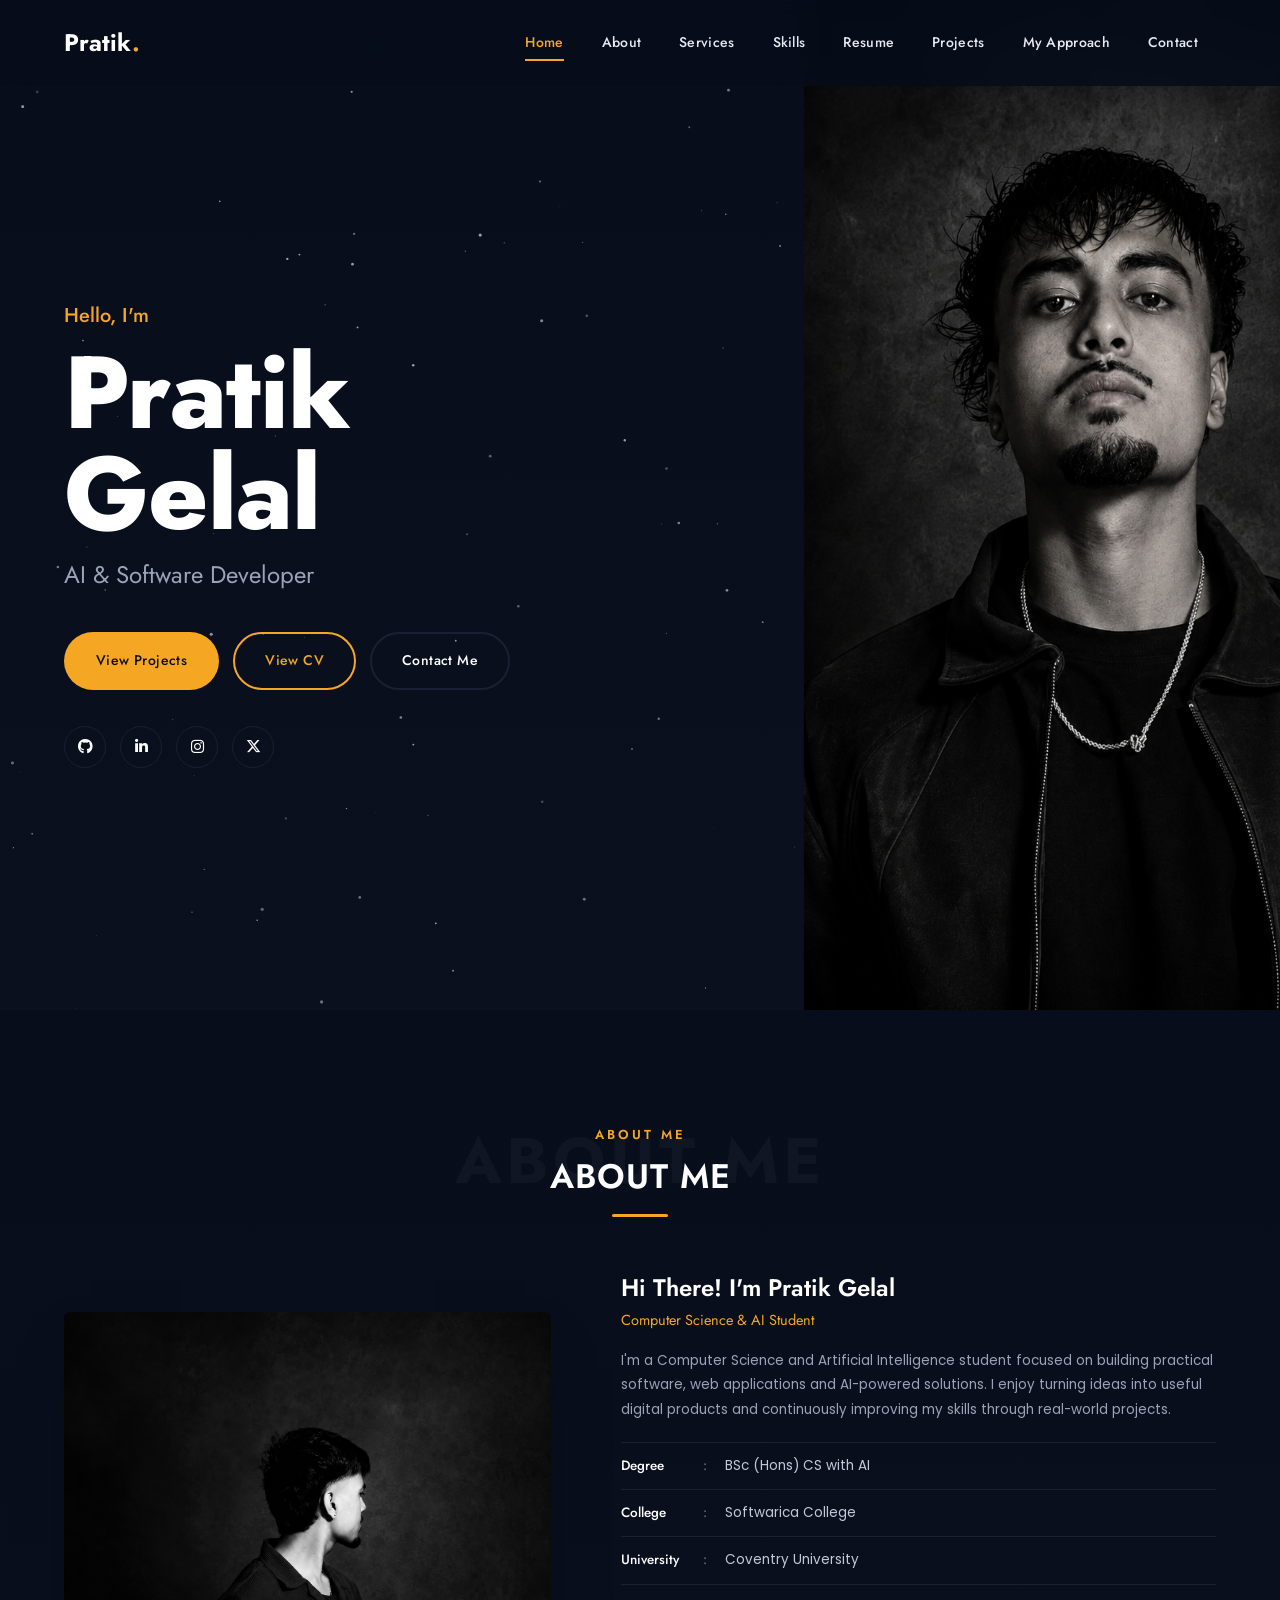
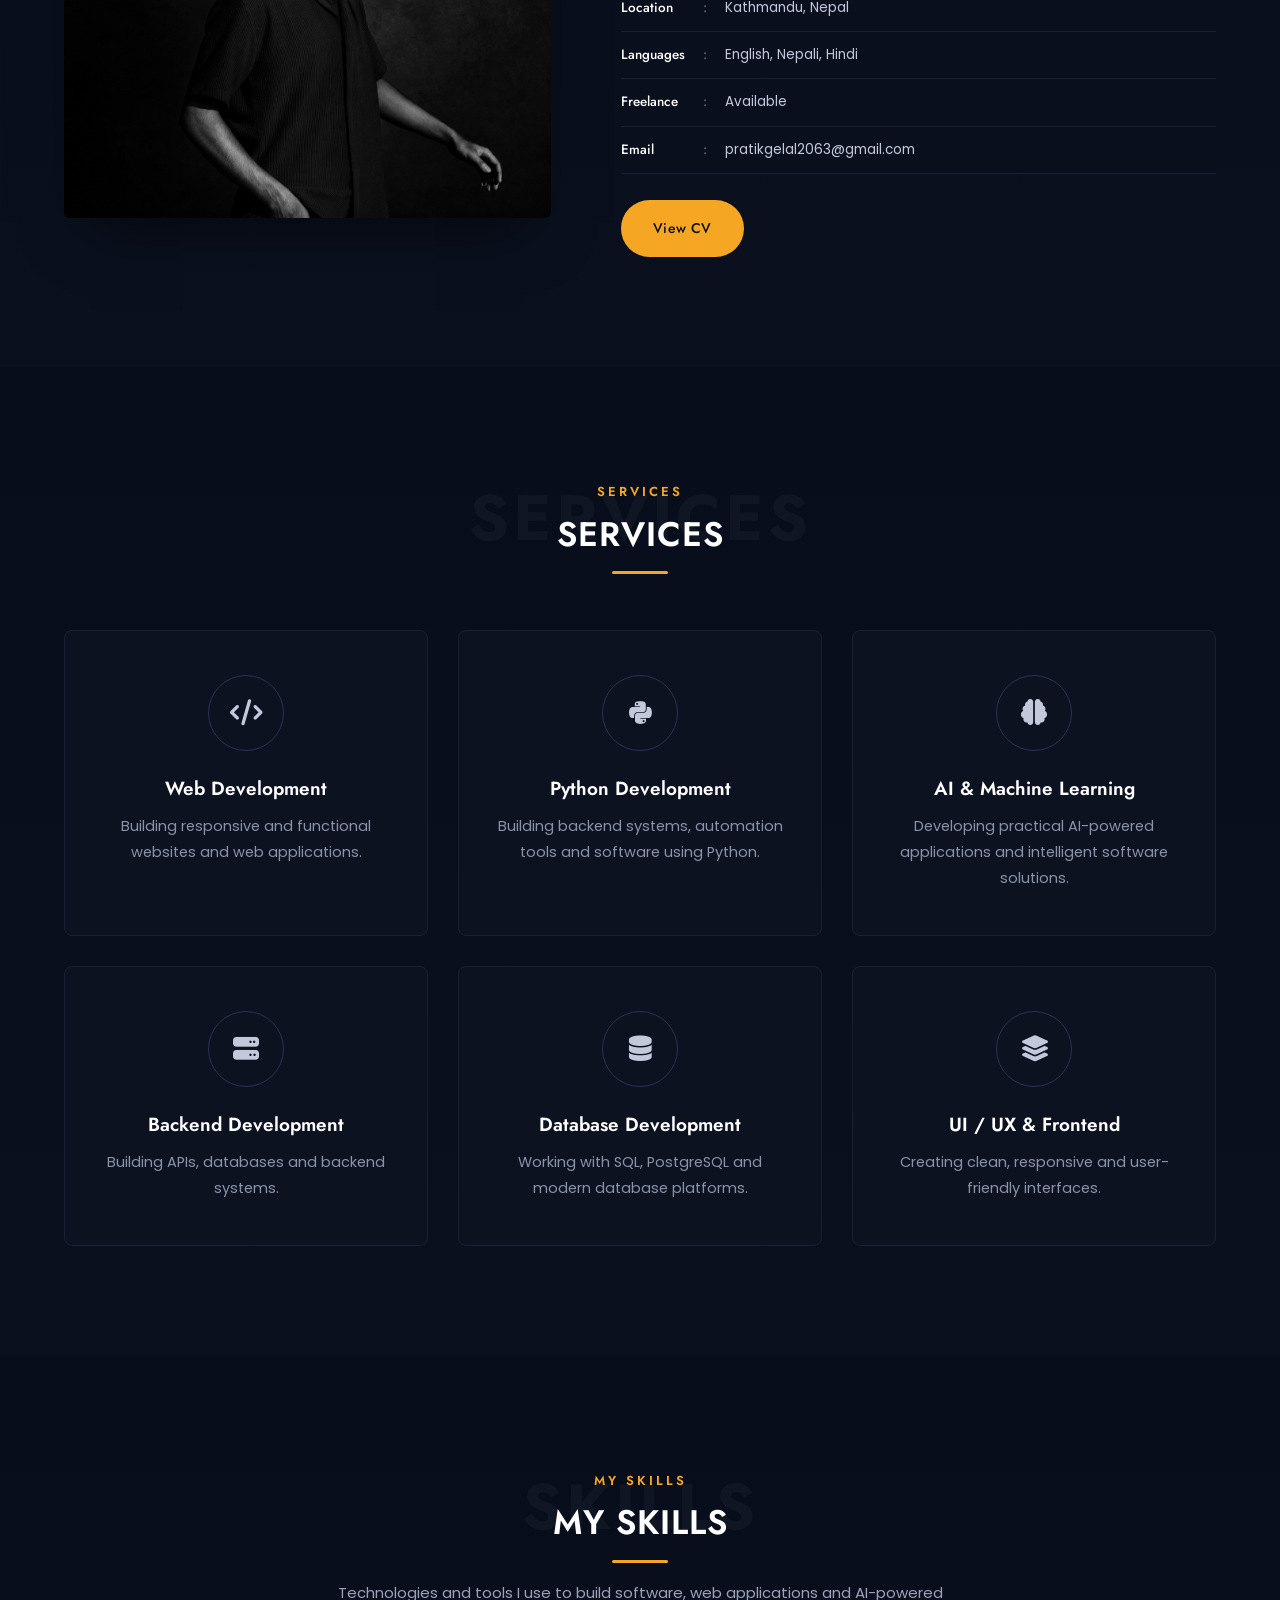
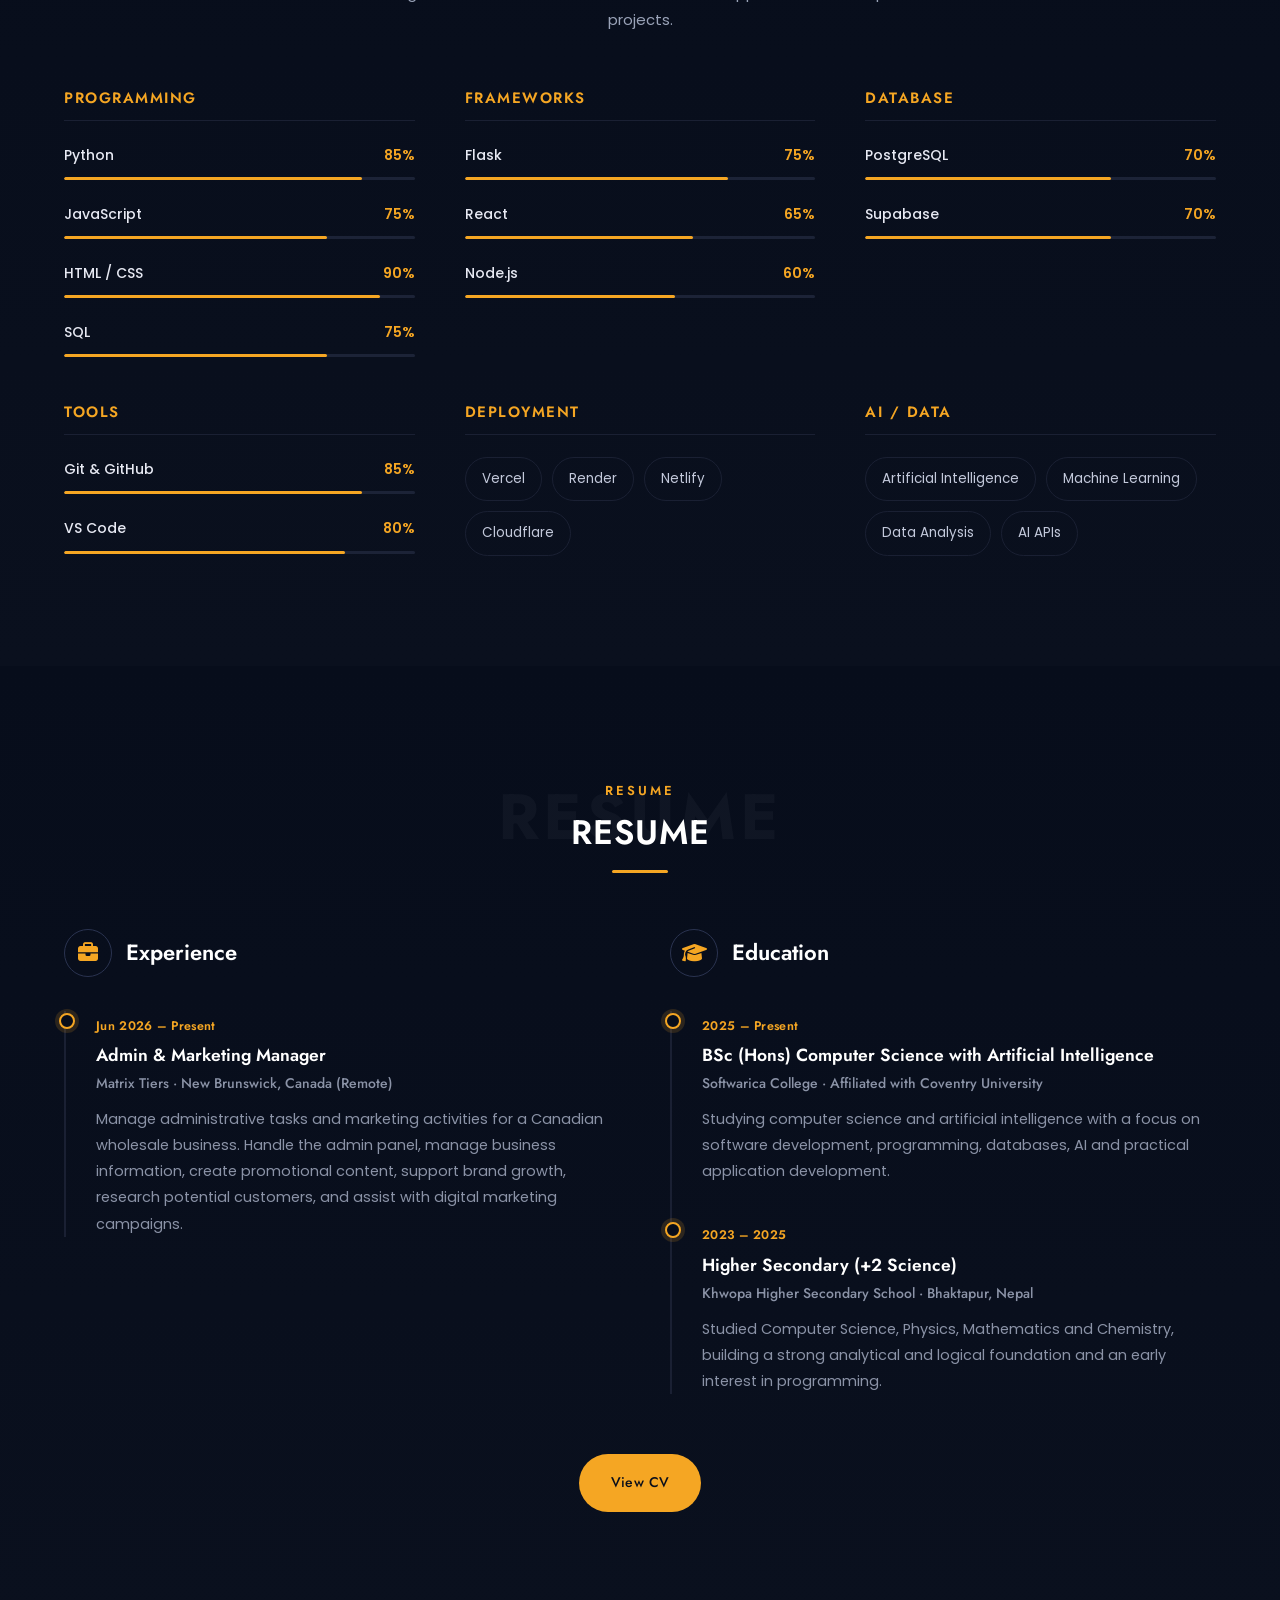
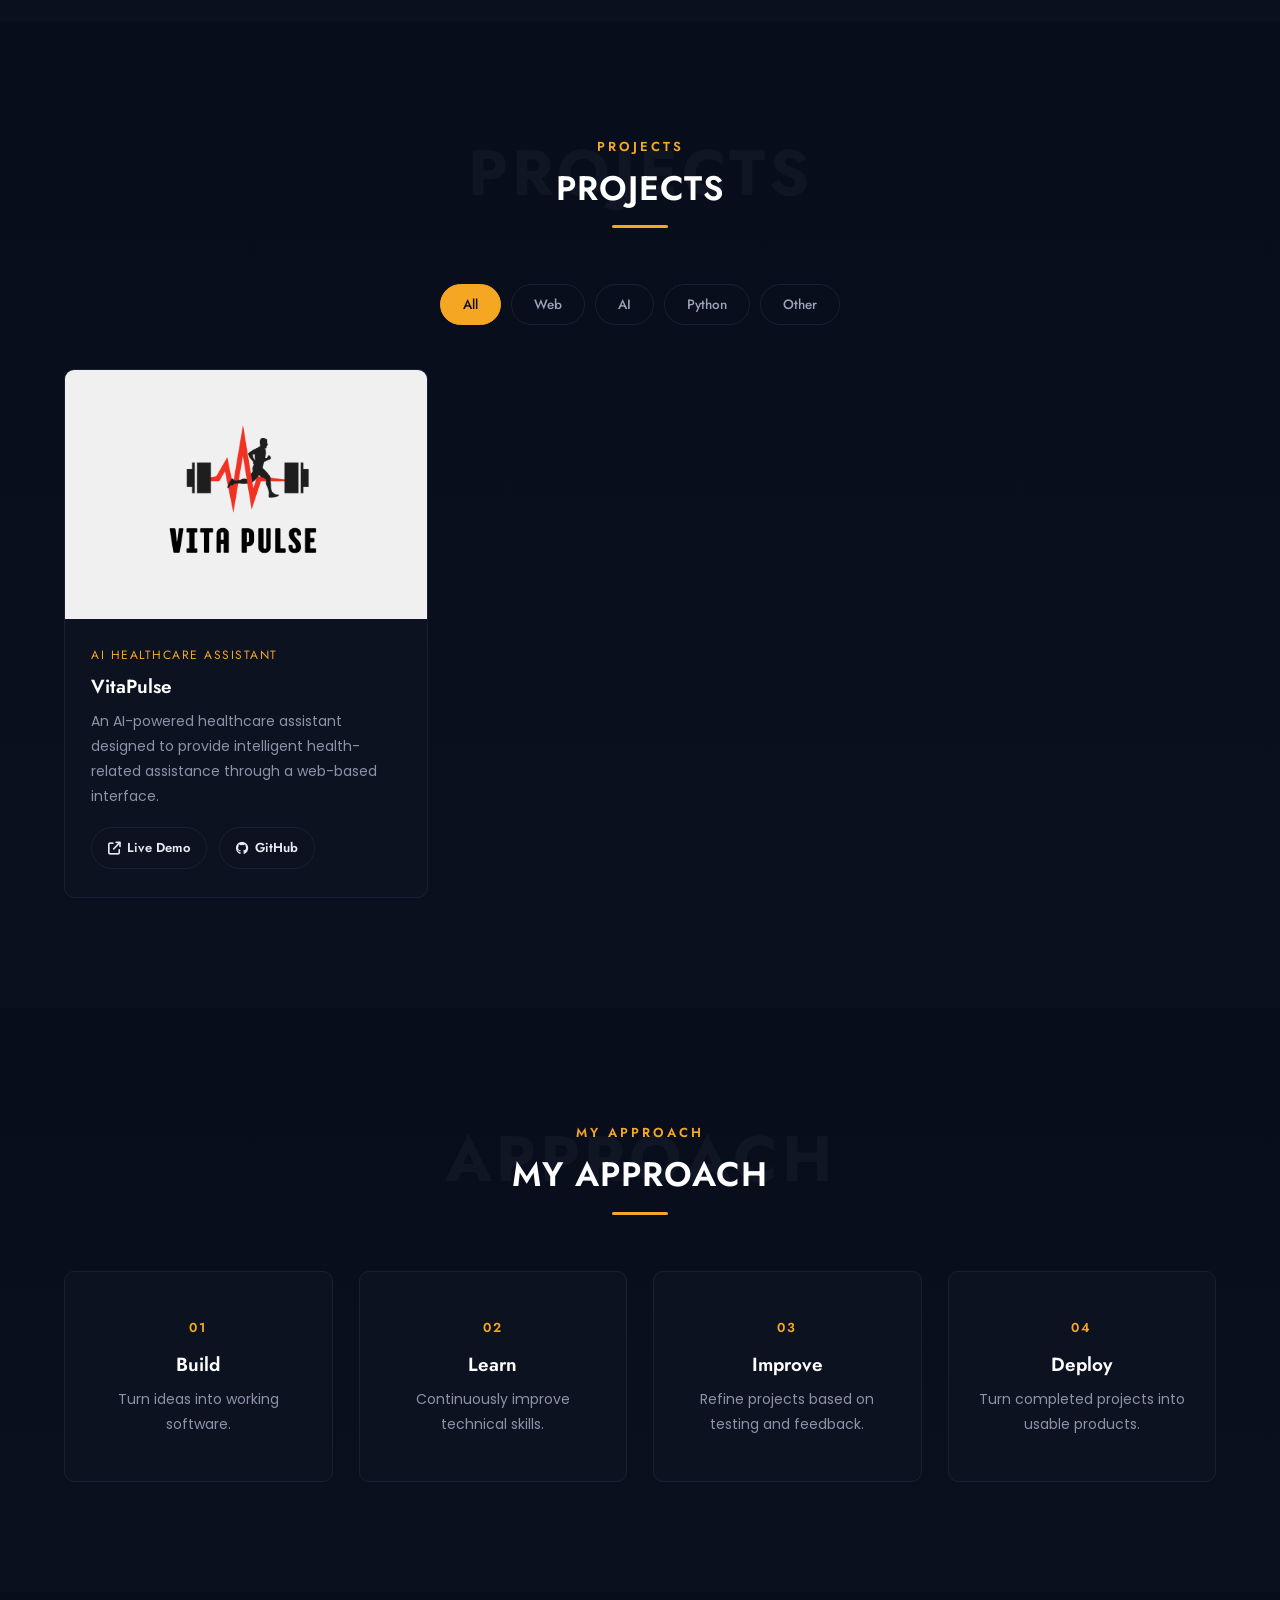
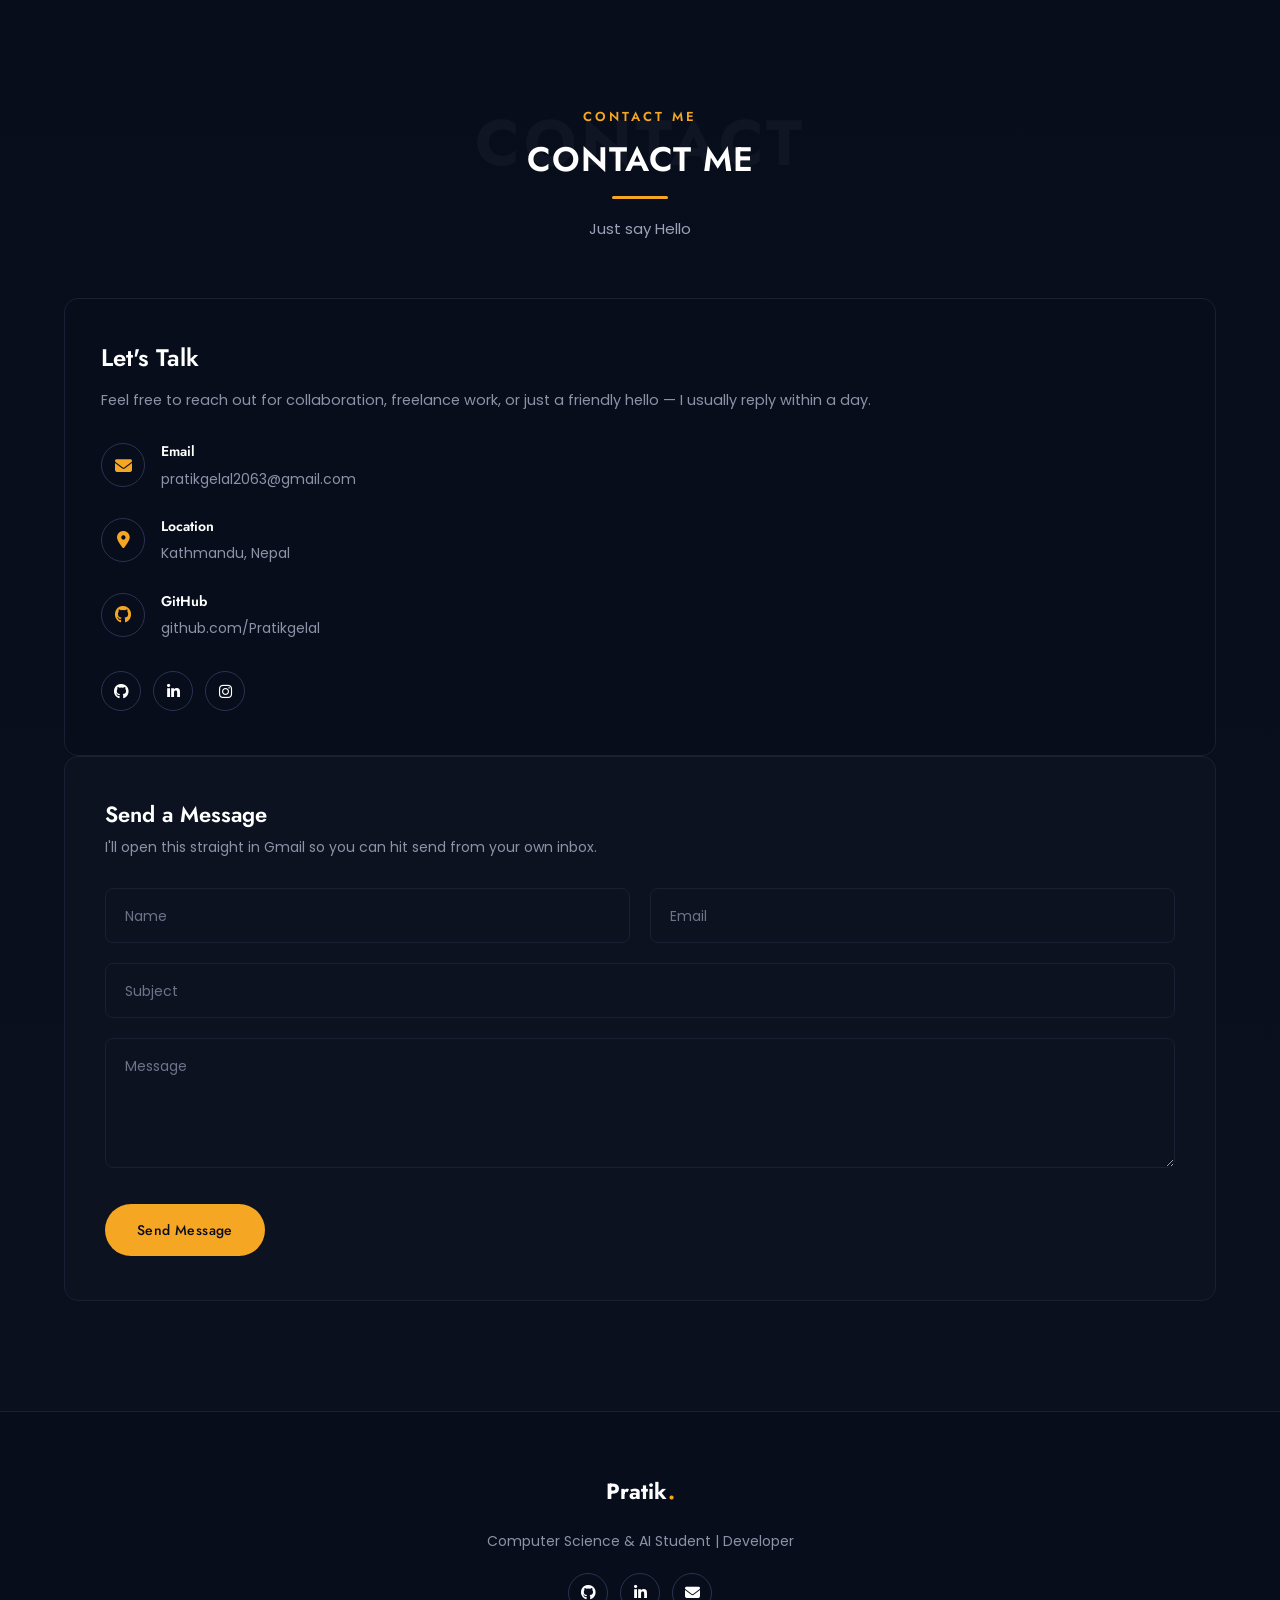
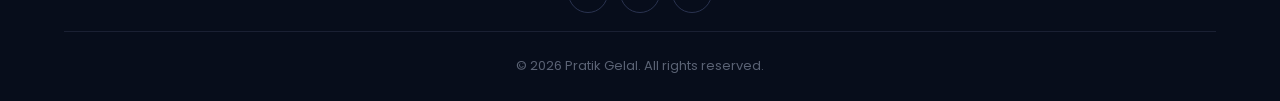
==== commit 2c6c372e: "Update portfolio" ====
--- a/index.html
+++ b/index.html
@@ -1,420 +1,509 @@
 <!DOCTYPE html>
 <html lang="en">
+
 <head>
-<meta charset="UTF-8">
-<meta name="viewport" content="width=device-width, initial-scale=1.0">
-<title>Pratik Gelal | Computer Science &amp; AI Student | Developer</title>
-<link rel="icon" type="image/png" href="logo.png">
-<meta name="description" content="Pratik Gelal is a Computer Science and Artificial Intelligence student building web applications, AI-powered solutions and software projects.">
-<link rel="canonical" href="https://pratikgelal.com.np/">
-
-<!-- Open Graph -->
-<meta property="og:type" content="website">
-<meta property="og:title" content="Pratik Gelal | Computer Science & AI Student | Developer">
-<meta property="og:description" content="Pratik Gelal is a Computer Science and Artificial Intelligence student building web applications, AI-powered solutions and software projects.">
-<meta property="og:url" content="https://pratikgelal.com.np/">
-<meta property="og:image" content="https://pratikgelal.com.np/home.png">
-
-<!-- Twitter -->
-<meta name="twitter:card" content="summary_large_image">
-<meta name="twitter:title" content="Pratik Gelal | Computer Science & AI Student | Developer">
-<meta name="twitter:description" content="Pratik Gelal is a Computer Science and Artificial Intelligence student building web applications, AI-powered solutions and software projects.">
-<meta name="twitter:image" content="https://pratikgelal.com.np/home.png">
-
-<link rel="stylesheet" href="https://cdnjs.cloudflare.com/ajax/libs/font-awesome/6.5.1/css/all.min.css">
-<link rel="stylesheet" href="style.css">
+  <meta charset="UTF-8">
+  <meta name="viewport" content="width=device-width, initial-scale=1.0">
+  <title>Pratik Gelal | Computer Science &amp; AI Student | Developer</title>
+  <link rel="icon" type="image/png" href="logo.png">
+  <meta name="description"
+    content="Pratik Gelal is a Computer Science and Artificial Intelligence student building web applications, AI-powered solutions and software projects.">
+  <link rel="canonical" href="https://pratikgelal.com.np/">
+
+  <!-- Open Graph -->
+  <meta property="og:type" content="website">
+  <meta property="og:title" content="Pratik Gelal | Computer Science & AI Student | Developer">
+  <meta property="og:description"
+    content="Pratik Gelal is a Computer Science and Artificial Intelligence student building web applications, AI-powered solutions and software projects.">
+  <meta property="og:url" content="https://pratikgelal.com.np/">
+  <meta property="og:image" content="https://pratikgelal.com.np/home.png">
+
+  <!-- Twitter -->
+  <meta name="twitter:card" content="summary_large_image">
+  <meta name="twitter:title" content="Pratik Gelal | Computer Science & AI Student | Developer">
+  <meta name="twitter:description"
+    content="Pratik Gelal is a Computer Science and Artificial Intelligence student building web applications, AI-powered solutions and software projects.">
+  <meta name="twitter:image" content="https://pratikgelal.com.np/home.png">
+
+  <link rel="stylesheet" href="https://cdnjs.cloudflare.com/ajax/libs/font-awesome/6.5.1/css/all.min.css">
+  <link rel="stylesheet" href="style.css">
 </head>
+
 <body>
 
 
-<!-- ============ HEADER ============ -->
-<header class="header" id="header">
-  <div class="container">
-    <a href="#home" class="logo">Pratik<span>.</span></a>
-    <nav class="nav-menu" id="navMenu">
-      <a href="#home" class="nav-link active">Home</a>
-      <a href="#about" class="nav-link">About</a>
-      <a href="#services" class="nav-link">Services</a>
-      <a href="#skills" class="nav-link">Skills</a>
-      <a href="#resume" class="nav-link">Resume</a>
-      <a href="#projects" class="nav-link">Projects</a>
-      <a href="#approach" class="nav-link">My Approach</a>
-      <a href="#contact" class="nav-link">Contact</a>
-    </nav>
-    <button class="nav-toggle" id="navToggle" aria-label="Toggle menu"><span></span></button>
+  <!-- ============ HEADER ============ -->
+  <header class="header" id="header">
+    <div class="container">
+      <a href="#home" class="logo">Pratik<span>.</span></a>
+      <nav class="nav-menu" id="navMenu">
+        <a href="#home" class="nav-link active">Home</a>
+        <a href="#about" class="nav-link">About</a>
+        <a href="#services" class="nav-link">Services</a>
+        <a href="#skills" class="nav-link">Skills</a>
+        <a href="#resume" class="nav-link">Resume</a>
+        <a href="#projects" class="nav-link">Projects</a>
+        <a href="#approach" class="nav-link">My Approach</a>
+        <a href="#contact" class="nav-link">Contact</a>
+      </nav>
+      <button class="nav-toggle" id="navToggle" aria-label="Toggle menu"><span></span></button>
+    </div>
+  </header>
+
+  <!-- ============ HERO ============ -->
+  <section class="hero" id="home">
+    <canvas class="hero-canvas" id="heroCanvas"></canvas>
+    <div class="hero-image-wrap">
+      <div class="hero-image-frame">
+        <img src="home.png" alt="Portrait of Pratik Gelal">
+      </div>
+    </div>
+    <div class="container">
+      <div class="hero-text">
+        <p class="hero-eyebrow reveal">Hello, I'm</p>
+        <h1 class="hero-name reveal d1">Pratik<br>Gelal</h1>
+        <p class="hero-role reveal d2">AI &amp; Software Developer</p>
+        <div class="hero-cta reveal d3">
+          <a href="#projects" class="btn btn-solid">View Projects</a>
+          <a href="cv.pdf" class="btn btn-outline cv-trigger">View CV</a>
+          <a href="#contact" class="btn btn-ghost">Contact Me</a>
+        </div>
+        <div class="hero-social reveal d4">
+          <a href="https://github.com/Pratikgelal" target="_blank" rel="noopener" aria-label="GitHub"><i
+              class="fa-brands fa-github"></i></a>
+          <a href="https://www.linkedin.com/in/pratik-gelal-9a840827a" target="_blank" rel="noopener"
+            aria-label="LinkedIn"><i class="fa-brands fa-linkedin-in"></i></a>
+          <a href="https://www.instagram.com/pratik_gelal/" target="_blank" rel="noopener" aria-label="Instagram"><i
+              class="fa-brands fa-instagram"></i></a>
+          <a href="https://x.com/PratikGelal10" target="_blank" rel="noopener" aria-label="X / Twitter"><i
+              class="fa-brands fa-x-twitter"></i></a>
+        </div>
+      </div>
+    </div>
+  </section>
+
+  <!-- ============ ABOUT ============ -->
+  <section class="about" id="about">
+    <div class="container">
+      <div class="section-head">
+        <span class="eyebrow reveal">About Me</span>
+        <h2 class="reveal d1" data-ghost="ABOUT ME">About Me</h2>
+      </div>
+      <div class="about-grid">
+        <div class="about-img reveal-left">
+          <img src="about.png" alt="Pratik Gelal working on a laptop">
+        </div>
+        <div class="about-content">
+          <h3 class="reveal d1">Hi There! I'm Pratik Gelal</h3>
+          <span class="role reveal d1">Computer Science &amp; AI Student</span>
+          <p class="about-text reveal d2">I'm a Computer Science and Artificial Intelligence student focused on building
+            practical software, web applications and AI-powered solutions. I enjoy turning ideas into useful digital
+            products and continuously improving my skills through real-world projects.</p>
+          <ul class="about-info reveal d3">
+            <li><strong>Degree</strong> <span>BSc (Hons) CS with AI</span></li>
+            <li><strong>College</strong> <span>Softwarica College</span></li>
+            <li><strong>University</strong> <span>Coventry University</span></li>
+            <li><strong>Location</strong> <span>Kathmandu, Nepal</span></li>
+            <li><strong>Languages</strong> <span>English, Nepali, Hindi</span></li>
+            <li><strong>Freelance</strong> <span>Available</span></li>
+            <li><strong>Email</strong> <span>pratikgelal2063@gmail.com</span></li>
+          </ul>
+          <a href="cv.pdf" class="btn btn-solid reveal d4 cv-trigger">View CV</a>
+        </div>
+      </div>
+    </div>
+  </section>
+
+  <!-- ============ SERVICES ============ -->
+  <section class="bg-alt" id="services">
+    <div class="container">
+      <div class="section-head">
+        <span class="eyebrow reveal">Services</span>
+        <h2 class="reveal d1" data-ghost="SERVICES">Services</h2>
+      </div>
+      <div class="services-grid">
+        <div class="service-card reveal d1">
+          <div class="service-icon"><i class="fa-solid fa-code"></i></div>
+          <h4>Web Development</h4>
+          <p>Building responsive and functional websites and web applications.</p>
+        </div>
+        <div class="service-card reveal d2">
+          <div class="service-icon"><i class="fa-brands fa-python"></i></div>
+          <h4>Python Development</h4>
+          <p>Building backend systems, automation tools and software using Python.</p>
+        </div>
+        <div class="service-card reveal d3">
+          <div class="service-icon"><i class="fa-solid fa-brain"></i></div>
+          <h4>AI &amp; Machine Learning</h4>
+          <p>Developing practical AI-powered applications and intelligent software solutions.</p>
+        </div>
+        <div class="service-card reveal d1">
+          <div class="service-icon"><i class="fa-solid fa-server"></i></div>
+          <h4>Backend Development</h4>
+          <p>Building APIs, databases and backend systems.</p>
+        </div>
+        <div class="service-card reveal d2">
+          <div class="service-icon"><i class="fa-solid fa-database"></i></div>
+          <h4>Database Development</h4>
+          <p>Working with SQL, PostgreSQL and modern database platforms.</p>
+        </div>
+        <div class="service-card reveal d3">
+          <div class="service-icon"><i class="fa-solid fa-layer-group"></i></div>
+          <h4>UI / UX &amp; Frontend</h4>
+          <p>Creating clean, responsive and user-friendly interfaces.</p>
+        </div>
+      </div>
+    </div>
+  </section>
+
+  <!-- ============ SKILLS ============ -->
+  <section id="skills">
+    <div class="container">
+      <div class="section-head">
+        <span class="eyebrow reveal">My Skills</span>
+        <h2 class="reveal d1" data-ghost="SKILLS">My Skills</h2>
+        <p class="reveal d2">Technologies and tools I use to build software, web applications and AI-powered projects.
+        </p>
+      </div>
+      <div class="skills-grid">
+        <div class="skill-cat reveal d1">
+          <h4>Programming</h4>
+          <div class="skill-bar" data-value="85">
+            <div class="skill-top"><span>Python</span><span class="pct">85%</span></div>
+            <div class="skill-track">
+              <div class="skill-fill"></div>
+            </div>
+          </div>
+          <div class="skill-bar" data-value="75">
+            <div class="skill-top"><span>JavaScript</span><span class="pct">75%</span></div>
+            <div class="skill-track">
+              <div class="skill-fill"></div>
+            </div>
+          </div>
+          <div class="skill-bar" data-value="90">
+            <div class="skill-top"><span>HTML / CSS</span><span class="pct">90%</span></div>
+            <div class="skill-track">
+              <div class="skill-fill"></div>
+            </div>
+          </div>
+          <div class="skill-bar" data-value="75">
+            <div class="skill-top"><span>SQL</span><span class="pct">75%</span></div>
+            <div class="skill-track">
+              <div class="skill-fill"></div>
+            </div>
+          </div>
+        </div>
+        <div class="skill-cat reveal d2">
+          <h4>Frameworks</h4>
+          <div class="skill-bar" data-value="75">
+            <div class="skill-top"><span>Flask</span><span class="pct">75%</span></div>
+            <div class="skill-track">
+              <div class="skill-fill"></div>
+            </div>
+          </div>
+          <div class="skill-bar" data-value="65">
+            <div class="skill-top"><span>React</span><span class="pct">65%</span></div>
+            <div class="skill-track">
+              <div class="skill-fill"></div>
+            </div>
+          </div>
+          <div class="skill-bar" data-value="60">
+            <div class="skill-top"><span>Node.js</span><span class="pct">60%</span></div>
+            <div class="skill-track">
+              <div class="skill-fill"></div>
+            </div>
+          </div>
+        </div>
+        <div class="skill-cat reveal d3">
+          <h4>Database</h4>
+          <div class="skill-bar" data-value="70">
+            <div class="skill-top"><span>PostgreSQL</span><span class="pct">70%</span></div>
+            <div class="skill-track">
+              <div class="skill-fill"></div>
+            </div>
+          </div>
+          <div class="skill-bar" data-value="70">
+            <div class="skill-top"><span>Supabase</span><span class="pct">70%</span></div>
+            <div class="skill-track">
+              <div class="skill-fill"></div>
+            </div>
+          </div>
+        </div>
+        <div class="skill-cat reveal d1">
+          <h4>Tools</h4>
+          <div class="skill-bar" data-value="85">
+            <div class="skill-top"><span>Git &amp; GitHub</span><span class="pct">85%</span></div>
+            <div class="skill-track">
+              <div class="skill-fill"></div>
+            </div>
+          </div>
+          <div class="skill-bar" data-value="80">
+            <div class="skill-top"><span>VS Code</span><span class="pct">80%</span></div>
+            <div class="skill-track">
+              <div class="skill-fill"></div>
+            </div>
+          </div>
+        </div>
+        <div class="skill-cat reveal d2">
+          <h4>Deployment</h4>
+          <div class="tag-cloud">
+            <span>Vercel</span><span>Render</span><span>Netlify</span><span>Cloudflare</span>
+          </div>
+        </div>
+        <div class="skill-cat reveal d3">
+          <h4>AI / Data</h4>
+          <div class="tag-cloud">
+            <span>Artificial Intelligence</span><span>Machine Learning</span><span>Data Analysis</span><span>AI
+              APIs</span>
+          </div>
+        </div>
+      </div>
+    </div>
+  </section>
+
+  <!-- ============ RESUME ============ -->
+  <section class="bg-alt" id="resume">
+    <div class="container">
+      <div class="section-head">
+        <span class="eyebrow reveal">Resume</span>
+        <h2 class="reveal d1" data-ghost="RESUME">Resume</h2>
+      </div>
+      <div class="resume-grid">
+        <div>
+          <div class="resume-col-head reveal-left">
+            <div class="ic"><i class="fa-solid fa-briefcase"></i></div>
+            <h3>Experience</h3>
+          </div>
+          <div class="timeline">
+            <div class="timeline-item reveal-left d1">
+              <span class="date">Jun 2026 – Present</span>
+              <h4>Admin &amp; Marketing Manager</h4>
+              <span class="org">Matrix Tiers · New Brunswick, Canada (Remote) </span>
+              <p>Manage administrative tasks and marketing activities for a Canadian wholesale business. Handle the
+                admin panel, manage business information, create promotional content, support brand growth, research
+                potential customers, and assist with digital marketing campaigns.</p>
+            </div>
+          </div>
+        </div>
+        <div>
+          <div class="resume-col-head reveal-right">
+            <div class="ic"><i class="fa-solid fa-graduation-cap"></i></div>
+            <h3>Education</h3>
+          </div>
+          <div class="timeline">
+            <div class="timeline-item reveal-right d1">
+              <span class="date">2025 – Present</span>
+              <h4>BSc (Hons) Computer Science with Artificial Intelligence</h4>
+              <span class="org">Softwarica College · Affiliated with Coventry University</span>
+              <p>Studying computer science and artificial intelligence with a focus on software development,
+                programming, databases, AI and practical application development.</p>
+            </div>
+            <div class="timeline-item reveal-right d2">
+              <span class="date">2023 – 2025</span>
+              <h4>Higher Secondary (+2 Science)</h4>
+              <span class="org">Khwopa Higher Secondary School · Bhaktapur, Nepal</span>
+              <p>Studied Computer Science, Physics, Mathematics and Chemistry, building a strong analytical and logical
+                foundation and an early interest in programming.</p>
+            </div>
+          </div>
+        </div>
+      </div>
+      <div class="resume-cta reveal">
+        <a href="cv.pdf" class="btn btn-solid cv-trigger">View CV</a>
+      </div>
+    </div>
+  </section>
+
+  <!-- ============ PROJECTS ============ -->
+  <section id="projects">
+    <div class="container">
+      <div class="section-head">
+        <span class="eyebrow reveal">Projects</span>
+        <h2 class="reveal d1" data-ghost="PROJECTS">Projects</h2>
+      </div>
+      <div class="filter-bar reveal d2">
+        <button class="active" data-filter="all">All</button>
+        <button data-filter="web">Web</button>
+        <button data-filter="ai">AI</button>
+        <button data-filter="python">Python</button>
+        <button data-filter="other">Other</button>
+      </div>
+      <div class="projects-grid" id="projectsGrid">
+        <div class="project-card reveal d1" data-cat="ai python web">
+          <div class="project-thumb">
+            <img src="vitapulse.png" alt="VitaPulse project thumbnail">
+            <div class="project-overlay"><span class="tech">Python · Flask · PostgreSQL · Supabase</span></div>
+          </div>
+          <div class="project-body">
+            <span class="project-cat">AI Healthcare Assistant</span>
+            <h4>VitaPulse</h4>
+            <p>An AI-powered healthcare assistant designed to provide intelligent health-related assistance through a
+              web-based interface.</p>
+            <div class="project-links">
+              <a href="https://vitapulse-6j8b.onrender.com/" target="_blank" rel="noopener"><i
+                  class="fa-solid fa-arrow-up-right-from-square"></i> Live Demo</a>
+              <a href="https://github.com/Pratikgelal/vitapulse" target="_blank" rel="noopener"><i
+                  class="fa-brands fa-github"></i> GitHub</a>
+            </div>
+          </div>
+        </div>
+      </div>
+    </div>
+  </section>
+
+  <!-- ============ APPROACH (Reviews replacement) ============ -->
+  <section class="bg-alt" id="approach">
+    <div class="container">
+      <div class="section-head">
+        <span class="eyebrow reveal">My Approach</span>
+        <h2 class="reveal d1" data-ghost="APPROACH">My Approach</h2>
+      </div>
+      <div class="approach-grid">
+        <div class="approach-card reveal d1">
+          <div class="approach-num">01</div>
+          <h4>Build</h4>
+          <p>Turn ideas into working software.</p>
+        </div>
+        <div class="approach-card reveal d2">
+          <div class="approach-num">02</div>
+          <h4>Learn</h4>
+          <p>Continuously improve technical skills.</p>
+        </div>
+        <div class="approach-card reveal d3">
+          <div class="approach-num">03</div>
+          <h4>Improve</h4>
+          <p>Refine projects based on testing and feedback.</p>
+        </div>
+        <div class="approach-card reveal d4">
+          <div class="approach-num">04</div>
+          <h4>Deploy</h4>
+          <p>Turn completed projects into usable products.</p>
+        </div>
+      </div>
+    </div>
+  </section>
+
+  <!-- ============ CONTACT ============ -->
+  <section id="contact">
+    <div class="container">
+      <div class="section-head" style="max-width:100%;margin-bottom:56px;">
+        <span class="eyebrow reveal">Contact Me</span>
+        <h2 class="reveal d1" data-ghost="CONTACT">Contact Me</h2>
+        <p class="reveal d2">Just say Hello</p>
+      </div>
+      <div class="contact-body-grid" style="display:contents;">
+        <div class="contact-info-card reveal-left">
+          <h3>Let's Talk</h3>
+          <p>Feel free to reach out for collaboration, freelance work, or just a friendly hello — I usually reply within
+            a day.</p>
+          <div class="contact-item">
+            <div class="ic"><i class="fa-solid fa-envelope"></i></div>
+            <div>
+              <h5>Email</h5><a href="mailto:pratikgelal2063@gmail.com">pratikgelal2063@gmail.com</a>
+            </div>
+          </div>
+          <div class="contact-item">
+            <div class="ic"><i class="fa-solid fa-location-dot"></i></div>
+            <div>
+              <h5>Location</h5><span>Kathmandu, Nepal</span>
+            </div>
+          </div>
+          <div class="contact-item">
+            <div class="ic"><i class="fa-brands fa-github"></i></div>
+            <div>
+              <h5>GitHub</h5><a href="https://github.com/Pratikgelal" target="_blank"
+                rel="noopener">github.com/Pratikgelal</a>
+            </div>
+          </div>
+          <div class="contact-social">
+            <a href="https://github.com/Pratikgelal" target="_blank" rel="noopener" aria-label="GitHub"><i
+                class="fa-brands fa-github"></i></a>
+            <a href="https://www.linkedin.com/in/pratik-gelal-9a840827a" target="_blank" rel="noopener"
+              aria-label="LinkedIn"><i class="fa-brands fa-linkedin-in"></i></a>
+            <a href="https://www.instagram.com/pratik_gelal/" target="_blank" rel="noopener" aria-label="Instagram"><i
+                class="fa-brands fa-instagram"></i></a>
+          </div>
+        </div>
+
+        <form class="contact-form reveal-right" id="contactForm" novalidate>
+          <h3>Send a Message</h3>
+          <p>I'll open this straight in Gmail so you can hit send from your own inbox.</p>
+          <div class="form-row">
+            <div class="field">
+              <input type="text" id="cf-name" placeholder=" " required>
+              <label for="cf-name">Name</label>
+            </div>
+            <div class="field">
+              <input type="email" id="cf-email" placeholder=" " required>
+              <label for="cf-email">Email</label>
+            </div>
+          </div>
+          <div class="field" style="margin-bottom:20px;">
+            <input type="text" id="cf-subject" placeholder=" " required>
+            <label for="cf-subject">Subject</label>
+          </div>
+          <div class="field" style="margin-bottom:6px;">
+            <textarea id="cf-message" placeholder=" " required></textarea>
+            <label for="cf-message">Message</label>
+          </div>
+          <div class="field-error" id="cf-error"></div>
+          <div class="form-foot">
+            <button type="submit" class="btn btn-solid" id="cf-submit">Send Message</button>
+            <span class="form-status" id="cf-status"></span>
+          </div>
+        </form>
+      </div>
+    </div>
+  </section>
+
+  <!-- ============ FOOTER ============ -->
+  <footer class="footer">
+    <div class="container">
+      <a href="#home" class="logo">Pratik<span>.</span></a>
+      <p class="footer-tag">Computer Science &amp; AI Student | Developer</p>
+      <div class="footer-social">
+        <a href="https://github.com/Pratikgelal" target="_blank" rel="noopener" aria-label="GitHub"><i
+            class="fa-brands fa-github"></i></a>
+        <a href="https://www.linkedin.com/in/pratik-gelal-9a840827a" target="_blank" rel="noopener"
+          aria-label="LinkedIn"><i class="fa-brands fa-linkedin-in"></i></a>
+        <a href="mailto:pratikgelal2063@gmail.com" aria-label="Email"><i class="fa-solid fa-envelope"></i></a>
+      </div>
+      <div class="footer-bottom">&copy; 2026 Pratik Gelal. All rights reserved.</div>
+    </div>
+  </footer>
+
+  <!-- CV viewer modal -->
+  <div class="modal-backdrop cv-modal-backdrop" id="cvModalBackdrop">
+    <div class="modal-box cv-modal-box">
+      <button class="modal-close" id="cvModalClose" aria-label="Close"><i class="fa-solid fa-xmark"></i></button>
+      <div class="cv-modal-head">
+        <h3>Pratik Gelal — CV</h3>
+        <a href="cv.pdf" class="btn btn-outline btn-sm" download>Download</a>
+      </div>
+      <div class="cv-modal-body">
+        <iframe src="cv.pdf#toolbar=1&navpanes=0&zoom=page-width" title="Pratik Gelal CV" loading="lazy"></iframe>
+      </div>
+    </div>
   </div>
-</header>
-
-<!-- ============ HERO ============ -->
-<section class="hero" id="home">
-  <canvas class="hero-canvas" id="heroCanvas"></canvas>
-  <div class="hero-image-wrap">
-    <div class="hero-image-frame">
-      <img src="home.png" alt="Portrait of Pratik Gelal">
+
+  <!-- project modal -->
+  <div class="modal-backdrop" id="modalBackdrop">
+    <div class="modal-box" id="modalBox">
+      <button class="modal-close" id="modalClose" aria-label="Close"><i class="fa-solid fa-xmark"></i></button>
+      <div class="modal-img"><img id="modalImg" src="" alt=""></div>
+      <div class="modal-content">
+        <span class="project-cat" id="modalCat"></span>
+        <h3 id="modalTitle"></h3>
+        <p id="modalDesc"></p>
+        <div class="tech-list" id="modalTech"></div>
+        <div class="project-links" id="modalLinks"></div>
+      </div>
     </div>
   </div>
-  <div class="container">
-    <div class="hero-text">
-      <p class="hero-eyebrow reveal">Hello, I'm</p>
-      <h1 class="hero-name reveal d1">Pratik<br>Gelal</h1>
-      <p class="hero-role reveal d2">AI &amp; Software Developer</p>
-      <div class="hero-cta reveal d3">
-        <a href="#projects" class="btn btn-solid">View Projects</a>
-        <a href="cv.pdf" class="btn btn-outline cv-trigger">View CV</a>
-        <a href="#contact" class="btn btn-ghost">Contact Me</a>
-      </div>
-      <div class="hero-social reveal d4">
-        <a href="https://github.com/Pratikgelal" target="_blank" rel="noopener" aria-label="GitHub"><i class="fa-brands fa-github"></i></a>
-        <a href="https://www.linkedin.com/in/pratik-gelal-9a840827a" target="_blank" rel="noopener" aria-label="LinkedIn"><i class="fa-brands fa-linkedin-in"></i></a>
-        <a href="https://www.instagram.com/pratik_gelal/" target="_blank" rel="noopener" aria-label="Instagram"><i class="fa-brands fa-instagram"></i></a>
-        <a href="https://x.com/PratikGelal10" target="_blank" rel="noopener" aria-label="X / Twitter"><i class="fa-brands fa-x-twitter"></i></a>
-      </div>
-    </div>
-  </div>
-</section>
-
-<!-- ============ ABOUT ============ -->
-<section class="about" id="about">
-  <div class="container">
-    <div class="section-head">
-      <span class="eyebrow reveal">About Me</span>
-      <h2 class="reveal d1" data-ghost="ABOUT ME">About Me</h2>
-    </div>
-    <div class="about-grid">
-    <div class="about-img reveal-left">
-      <img src="about.png" alt="Pratik Gelal working on a laptop">
-    </div>
-    <div class="about-content">
-      <h3 class="reveal d1">Hi There! I'm Pratik Gelal</h3>
-      <span class="role reveal d1">Computer Science &amp; AI Student</span>
-      <p class="about-text reveal d2">I'm a Computer Science and Artificial Intelligence student focused on building practical software, web applications and AI-powered solutions. I enjoy turning ideas into useful digital products and continuously improving my skills through real-world projects.</p>
-      <ul class="about-info reveal d3">
-        <li><strong>Degree</strong> <span>BSc (Hons) CS with AI</span></li>
-        <li><strong>College</strong> <span>Softwarica College</span></li>
-        <li><strong>University</strong> <span>Coventry University</span></li>
-        <li><strong>Location</strong> <span>Kathmandu, Nepal</span></li>
-        <li><strong>Languages</strong> <span>English, Nepali, Hindi</span></li>
-        <li><strong>Freelance</strong> <span>Available</span></li>
-        <li><strong>Email</strong> <span>pratikgelal2063@gmail.com</span></li>
-      </ul>
-      <a href="cv.pdf" class="btn btn-solid reveal d4 cv-trigger">View CV</a>
-    </div>
-    </div>
-  </div>
-</section>
-
-<!-- ============ SERVICES ============ -->
-<section class="bg-alt" id="services">
-  <div class="container">
-    <div class="section-head">
-      <span class="eyebrow reveal">Services</span>
-      <h2 class="reveal d1" data-ghost="SERVICES">Services</h2>
-    </div>
-    <div class="services-grid">
-      <div class="service-card reveal d1">
-        <div class="service-icon"><i class="fa-solid fa-code"></i></div>
-        <h4>Web Development</h4>
-        <p>Building responsive and functional websites and web applications.</p>
-      </div>
-      <div class="service-card reveal d2">
-        <div class="service-icon"><i class="fa-brands fa-python"></i></div>
-        <h4>Python Development</h4>
-        <p>Building backend systems, automation tools and software using Python.</p>
-      </div>
-      <div class="service-card reveal d3">
-        <div class="service-icon"><i class="fa-solid fa-brain"></i></div>
-        <h4>AI &amp; Machine Learning</h4>
-        <p>Developing practical AI-powered applications and intelligent software solutions.</p>
-      </div>
-      <div class="service-card reveal d1">
-        <div class="service-icon"><i class="fa-solid fa-server"></i></div>
-        <h4>Backend Development</h4>
-        <p>Building APIs, databases and backend systems.</p>
-      </div>
-      <div class="service-card reveal d2">
-        <div class="service-icon"><i class="fa-solid fa-database"></i></div>
-        <h4>Database Development</h4>
-        <p>Working with SQL, PostgreSQL and modern database platforms.</p>
-      </div>
-      <div class="service-card reveal d3">
-        <div class="service-icon"><i class="fa-solid fa-layer-group"></i></div>
-        <h4>UI / UX &amp; Frontend</h4>
-        <p>Creating clean, responsive and user-friendly interfaces.</p>
-      </div>
-    </div>
-  </div>
-</section>
-
-<!-- ============ SKILLS ============ -->
-<section id="skills">
-  <div class="container">
-    <div class="section-head">
-      <span class="eyebrow reveal">My Skills</span>
-      <h2 class="reveal d1" data-ghost="SKILLS">My Skills</h2>
-      <p class="reveal d2">Technologies and tools I use to build software, web applications and AI-powered projects.</p>
-    </div>
-    <div class="skills-grid">
-      <div class="skill-cat reveal d1">
-        <h4>Programming</h4>
-        <div class="skill-bar" data-value="85"><div class="skill-top"><span>Python</span><span class="pct">85%</span></div><div class="skill-track"><div class="skill-fill"></div></div></div>
-        <div class="skill-bar" data-value="75"><div class="skill-top"><span>JavaScript</span><span class="pct">75%</span></div><div class="skill-track"><div class="skill-fill"></div></div></div>
-        <div class="skill-bar" data-value="90"><div class="skill-top"><span>HTML / CSS</span><span class="pct">90%</span></div><div class="skill-track"><div class="skill-fill"></div></div></div>
-        <div class="skill-bar" data-value="75"><div class="skill-top"><span>SQL</span><span class="pct">75%</span></div><div class="skill-track"><div class="skill-fill"></div></div></div>
-      </div>
-      <div class="skill-cat reveal d2">
-        <h4>Frameworks</h4>
-        <div class="skill-bar" data-value="75"><div class="skill-top"><span>Flask</span><span class="pct">75%</span></div><div class="skill-track"><div class="skill-fill"></div></div></div>
-        <div class="skill-bar" data-value="65"><div class="skill-top"><span>React</span><span class="pct">65%</span></div><div class="skill-track"><div class="skill-fill"></div></div></div>
-        <div class="skill-bar" data-value="60"><div class="skill-top"><span>Node.js</span><span class="pct">60%</span></div><div class="skill-track"><div class="skill-fill"></div></div></div>
-      </div>
-      <div class="skill-cat reveal d3">
-        <h4>Database</h4>
-        <div class="skill-bar" data-value="70"><div class="skill-top"><span>PostgreSQL</span><span class="pct">70%</span></div><div class="skill-track"><div class="skill-fill"></div></div></div>
-        <div class="skill-bar" data-value="70"><div class="skill-top"><span>Supabase</span><span class="pct">70%</span></div><div class="skill-track"><div class="skill-fill"></div></div></div>
-      </div>
-      <div class="skill-cat reveal d1">
-        <h4>Tools</h4>
-        <div class="skill-bar" data-value="85"><div class="skill-top"><span>Git &amp; GitHub</span><span class="pct">85%</span></div><div class="skill-track"><div class="skill-fill"></div></div></div>
-        <div class="skill-bar" data-value="80"><div class="skill-top"><span>VS Code</span><span class="pct">80%</span></div><div class="skill-track"><div class="skill-fill"></div></div></div>
-      </div>
-      <div class="skill-cat reveal d2">
-        <h4>Deployment</h4>
-        <div class="tag-cloud">
-          <span>Vercel</span><span>Render</span><span>Netlify</span><span>Cloudflare</span>
-        </div>
-      </div>
-      <div class="skill-cat reveal d3">
-        <h4>AI / Data</h4>
-        <div class="tag-cloud">
-          <span>Artificial Intelligence</span><span>Machine Learning</span><span>Data Analysis</span><span>AI APIs</span>
-        </div>
-      </div>
-    </div>
-  </div>
-</section>
-
-<!-- ============ RESUME ============ -->
-<section class="bg-alt" id="resume">
-  <div class="container">
-    <div class="section-head">
-      <span class="eyebrow reveal">Resume</span>
-      <h2 class="reveal d1" data-ghost="RESUME">Resume</h2>
-    </div>
-    <div class="resume-grid">
-      <div>
-        <div class="resume-col-head reveal-left">
-          <div class="ic"><i class="fa-solid fa-briefcase"></i></div>
-          <h3>Experience</h3>
-        </div>
-        <div class="timeline">
-          <div class="timeline-item reveal-left d1">
-            <span class="date">Jun 2026 – Present</span>
-            <h4>Social Media &amp; Marketing Manager</h4>
-            <span class="org">Matrix Tiers · New Brunswick, Canada</span>
-            <p>Manage social media and digital marketing activities for a Canadian wholesale business. Create promotional content, support brand growth, research potential customers and contribute to digital marketing campaigns.</p>
-          </div>
-        </div>
-      </div>
-      <div>
-        <div class="resume-col-head reveal-right">
-          <div class="ic"><i class="fa-solid fa-graduation-cap"></i></div>
-          <h3>Education</h3>
-        </div>
-        <div class="timeline">
-          <div class="timeline-item reveal-right d1">
-            <span class="date">2025 – Present</span>
-            <h4>BSc (Hons) Computer Science with Artificial Intelligence</h4>
-            <span class="org">Softwarica College · Affiliated with Coventry University</span>
-            <p>Studying computer science and artificial intelligence with a focus on software development, programming, databases, AI and practical application development.</p>
-          </div>
-          <div class="timeline-item reveal-right d2">
-            <span class="date">2023 – 2025</span>
-            <h4>Higher Secondary (+2 Science)</h4>
-            <span class="org">Khwopa Higher Secondary School · Bhaktapur, Nepal</span>
-            <p>Studied Computer Science, Physics, Mathematics and Chemistry, building a strong analytical and logical foundation and an early interest in programming.</p>
-          </div>
-        </div>
-      </div>
-    </div>
-    <div class="resume-cta reveal">
-      <a href="cv.pdf" class="btn btn-solid cv-trigger">View CV</a>
-    </div>
-  </div>
-</section>
-
-<!-- ============ PROJECTS ============ -->
-<section id="projects">
-  <div class="container">
-    <div class="section-head">
-      <span class="eyebrow reveal">Projects</span>
-      <h2 class="reveal d1" data-ghost="PROJECTS">Projects</h2>
-    </div>
-    <div class="filter-bar reveal d2">
-      <button class="active" data-filter="all">All</button>
-      <button data-filter="web">Web</button>
-      <button data-filter="ai">AI</button>
-      <button data-filter="python">Python</button>
-      <button data-filter="other">Other</button>
-    </div>
-    <div class="projects-grid" id="projectsGrid">
-      <div class="project-card reveal d1" data-cat="ai python web">
-        <div class="project-thumb">
-          <img src="vitapulse.png" alt="VitaPulse project thumbnail">
-          <div class="project-overlay"><span class="tech">Python · Flask · PostgreSQL · Supabase</span></div>
-        </div>
-        <div class="project-body">
-          <span class="project-cat">AI Healthcare Assistant</span>
-          <h4>VitaPulse</h4>
-          <p>An AI-powered healthcare assistant designed to provide intelligent health-related assistance through a web-based interface.</p>
-          <div class="project-links">
-            <a href="https://vitapulse-6j8b.onrender.com/" target="_blank" rel="noopener"><i class="fa-solid fa-arrow-up-right-from-square"></i> Live Demo</a>
-            <a href="https://github.com/Pratikgelal/vitapulse" target="_blank" rel="noopener"><i class="fa-brands fa-github"></i> GitHub</a>
-          </div>
-        </div>
-      </div>
-    </div>
-  </div>
-</section>
-
-<!-- ============ APPROACH (Reviews replacement) ============ -->
-<section class="bg-alt" id="approach">
-  <div class="container">
-    <div class="section-head">
-      <span class="eyebrow reveal">My Approach</span>
-      <h2 class="reveal d1" data-ghost="APPROACH">My Approach</h2>
-    </div>
-    <div class="approach-grid">
-      <div class="approach-card reveal d1">
-        <div class="approach-num">01</div>
-        <h4>Build</h4>
-        <p>Turn ideas into working software.</p>
-      </div>
-      <div class="approach-card reveal d2">
-        <div class="approach-num">02</div>
-        <h4>Learn</h4>
-        <p>Continuously improve technical skills.</p>
-      </div>
-      <div class="approach-card reveal d3">
-        <div class="approach-num">03</div>
-        <h4>Improve</h4>
-        <p>Refine projects based on testing and feedback.</p>
-      </div>
-      <div class="approach-card reveal d4">
-        <div class="approach-num">04</div>
-        <h4>Deploy</h4>
-        <p>Turn completed projects into usable products.</p>
-      </div>
-    </div>
-  </div>
-</section>
-
-<!-- ============ CONTACT ============ -->
-<section id="contact">
-  <div class="container">
-    <div class="section-head" style="max-width:100%;margin-bottom:56px;">
-      <span class="eyebrow reveal">Contact Me</span>
-      <h2 class="reveal d1" data-ghost="CONTACT">Contact Me</h2>
-      <p class="reveal d2">Just say Hello</p>
-    </div>
-    <div class="contact-body-grid" style="display:contents;">
-      <div class="contact-info-card reveal-left">
-        <h3>Let's Talk</h3>
-        <p>Feel free to reach out for collaboration, freelance work, or just a friendly hello — I usually reply within a day.</p>
-        <div class="contact-item">
-          <div class="ic"><i class="fa-solid fa-envelope"></i></div>
-          <div><h5>Email</h5><a href="mailto:pratikgelal2063@gmail.com">pratikgelal2063@gmail.com</a></div>
-        </div>
-        <div class="contact-item">
-          <div class="ic"><i class="fa-solid fa-location-dot"></i></div>
-          <div><h5>Location</h5><span>Kathmandu, Nepal</span></div>
-        </div>
-        <div class="contact-item">
-          <div class="ic"><i class="fa-brands fa-github"></i></div>
-          <div><h5>GitHub</h5><a href="https://github.com/Pratikgelal" target="_blank" rel="noopener">github.com/Pratikgelal</a></div>
-        </div>
-        <div class="contact-social">
-          <a href="https://github.com/Pratikgelal" target="_blank" rel="noopener" aria-label="GitHub"><i class="fa-brands fa-github"></i></a>
-          <a href="https://www.linkedin.com/in/pratik-gelal-9a840827a" target="_blank" rel="noopener" aria-label="LinkedIn"><i class="fa-brands fa-linkedin-in"></i></a>
-          <a href="https://www.instagram.com/pratik_gelal/" target="_blank" rel="noopener" aria-label="Instagram"><i class="fa-brands fa-instagram"></i></a>
-        </div>
-      </div>
-
-      <form class="contact-form reveal-right" id="contactForm" novalidate>
-        <h3>Send a Message</h3>
-        <p>I'll open this straight in Gmail so you can hit send from your own inbox.</p>
-        <div class="form-row">
-          <div class="field">
-            <input type="text" id="cf-name" placeholder=" " required>
-            <label for="cf-name">Name</label>
-          </div>
-          <div class="field">
-            <input type="email" id="cf-email" placeholder=" " required>
-            <label for="cf-email">Email</label>
-          </div>
-        </div>
-        <div class="field" style="margin-bottom:20px;">
-          <input type="text" id="cf-subject" placeholder=" " required>
-          <label for="cf-subject">Subject</label>
-        </div>
-        <div class="field" style="margin-bottom:6px;">
-          <textarea id="cf-message" placeholder=" " required></textarea>
-          <label for="cf-message">Message</label>
-        </div>
-        <div class="field-error" id="cf-error"></div>
-        <div class="form-foot">
-          <button type="submit" class="btn btn-solid" id="cf-submit">Send Message</button>
-          <span class="form-status" id="cf-status"></span>
-        </div>
-      </form>
-    </div>
-  </div>
-</section>
-
-<!-- ============ FOOTER ============ -->
-<footer class="footer">
-  <div class="container">
-    <a href="#home" class="logo">Pratik<span>.</span></a>
-    <p class="footer-tag">Computer Science &amp; AI Student | Developer</p>
-    <div class="footer-social">
-      <a href="https://github.com/Pratikgelal" target="_blank" rel="noopener" aria-label="GitHub"><i class="fa-brands fa-github"></i></a>
-      <a href="https://www.linkedin.com/in/pratik-gelal-9a840827a" target="_blank" rel="noopener" aria-label="LinkedIn"><i class="fa-brands fa-linkedin-in"></i></a>
-      <a href="mailto:pratikgelal2063@gmail.com" aria-label="Email"><i class="fa-solid fa-envelope"></i></a>
-    </div>
-    <div class="footer-bottom">&copy; 2026 Pratik Gelal. All rights reserved.</div>
-  </div>
-</footer>
-
-<!-- CV viewer modal -->
-<div class="modal-backdrop cv-modal-backdrop" id="cvModalBackdrop">
-  <div class="modal-box cv-modal-box">
-    <button class="modal-close" id="cvModalClose" aria-label="Close"><i class="fa-solid fa-xmark"></i></button>
-    <div class="cv-modal-head">
-      <h3>Pratik Gelal — CV</h3>
-      <a href="cv.pdf" class="btn btn-outline btn-sm" download>Download</a>
-    </div>
-    <div class="cv-modal-body">
-      <iframe src="cv.pdf#toolbar=1&navpanes=0&zoom=page-width" title="Pratik Gelal CV" loading="lazy"></iframe>
-    </div>
-  </div>
-</div>
-
-<!-- project modal -->
-<div class="modal-backdrop" id="modalBackdrop">
-  <div class="modal-box" id="modalBox">
-    <button class="modal-close" id="modalClose" aria-label="Close"><i class="fa-solid fa-xmark"></i></button>
-    <div class="modal-img"><img id="modalImg" src="" alt=""></div>
-    <div class="modal-content">
-      <span class="project-cat" id="modalCat"></span>
-      <h3 id="modalTitle"></h3>
-      <p id="modalDesc"></p>
-      <div class="tech-list" id="modalTech"></div>
-      <div class="project-links" id="modalLinks"></div>
-    </div>
-  </div>
-</div>
-
-<button class="back-top" id="backTop" aria-label="Back to top"><i class="fa-solid fa-arrow-up"></i></button>
-
-<script src="main.js"></script>
+
+  <button class="back-top" id="backTop" aria-label="Back to top"><i class="fa-solid fa-arrow-up"></i></button>
+
+  <script src="main.js"></script>
 </body>
-</html>
+
+</html>
